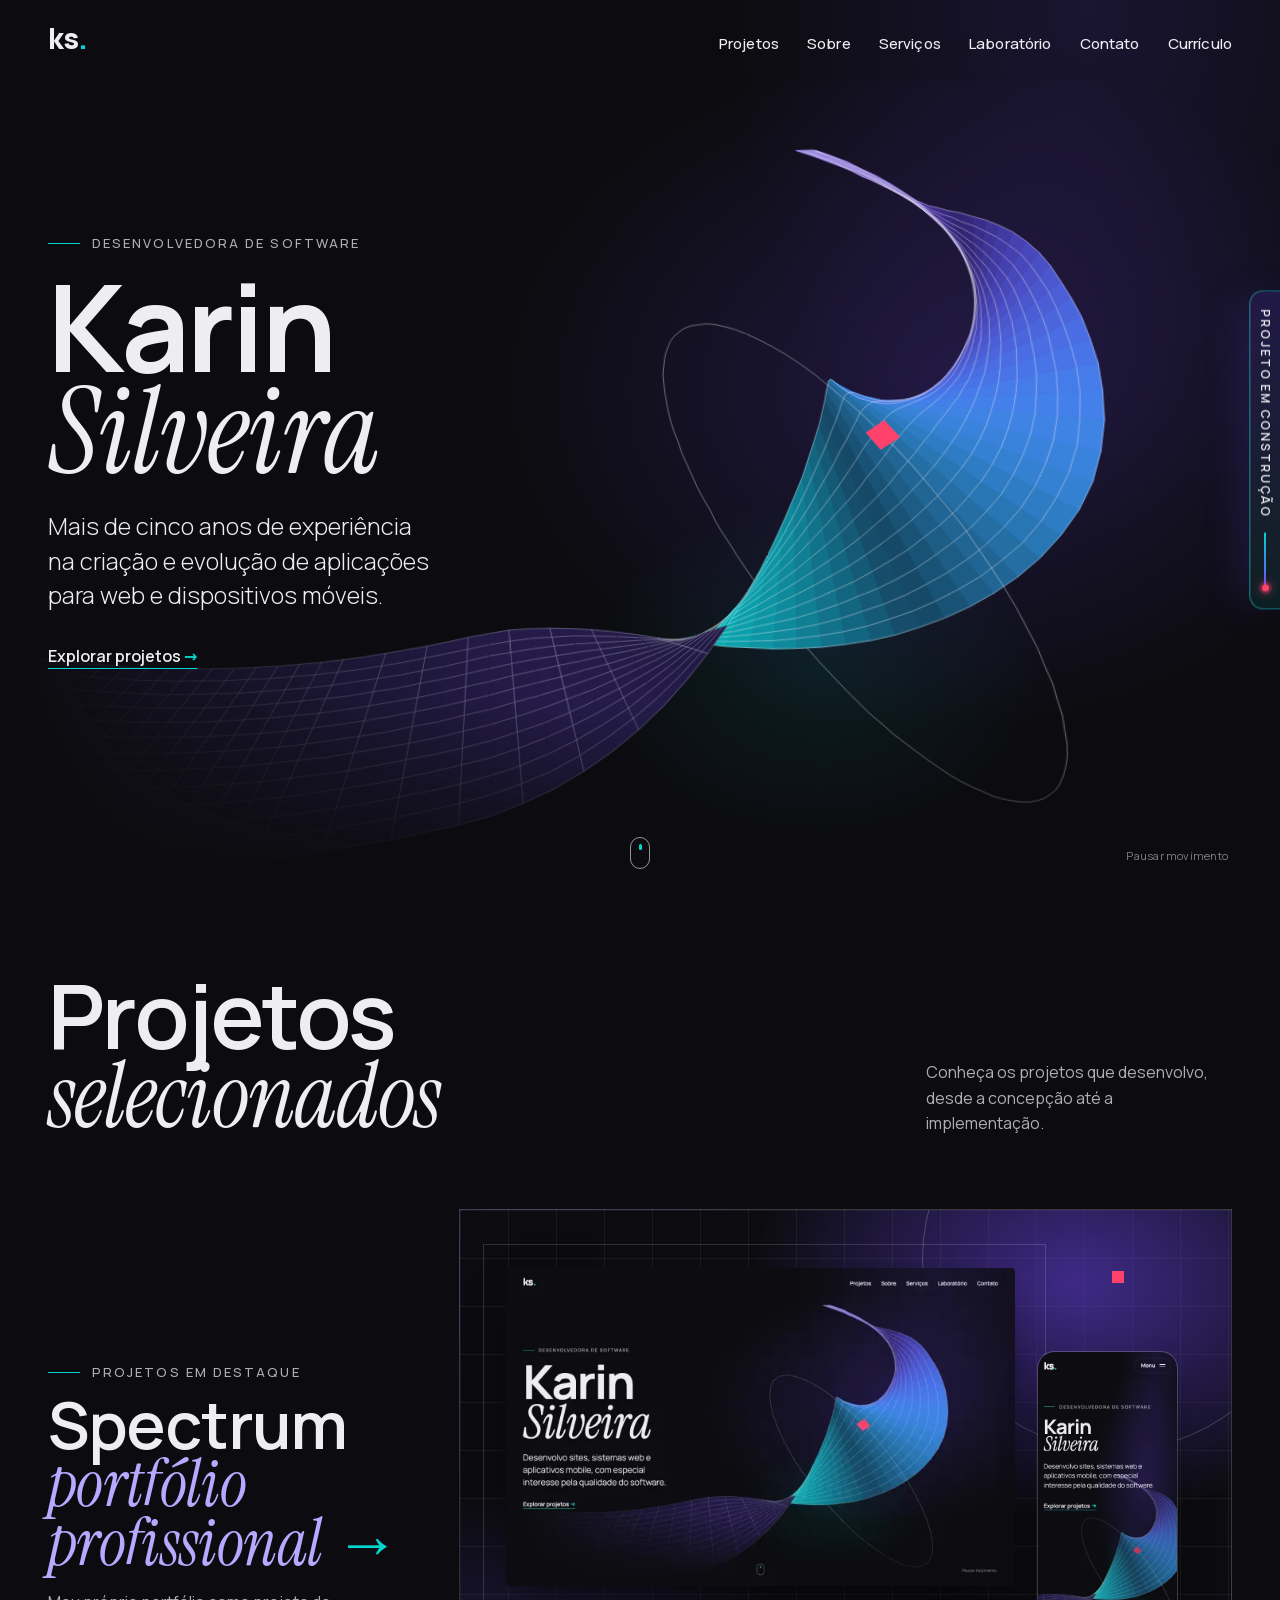
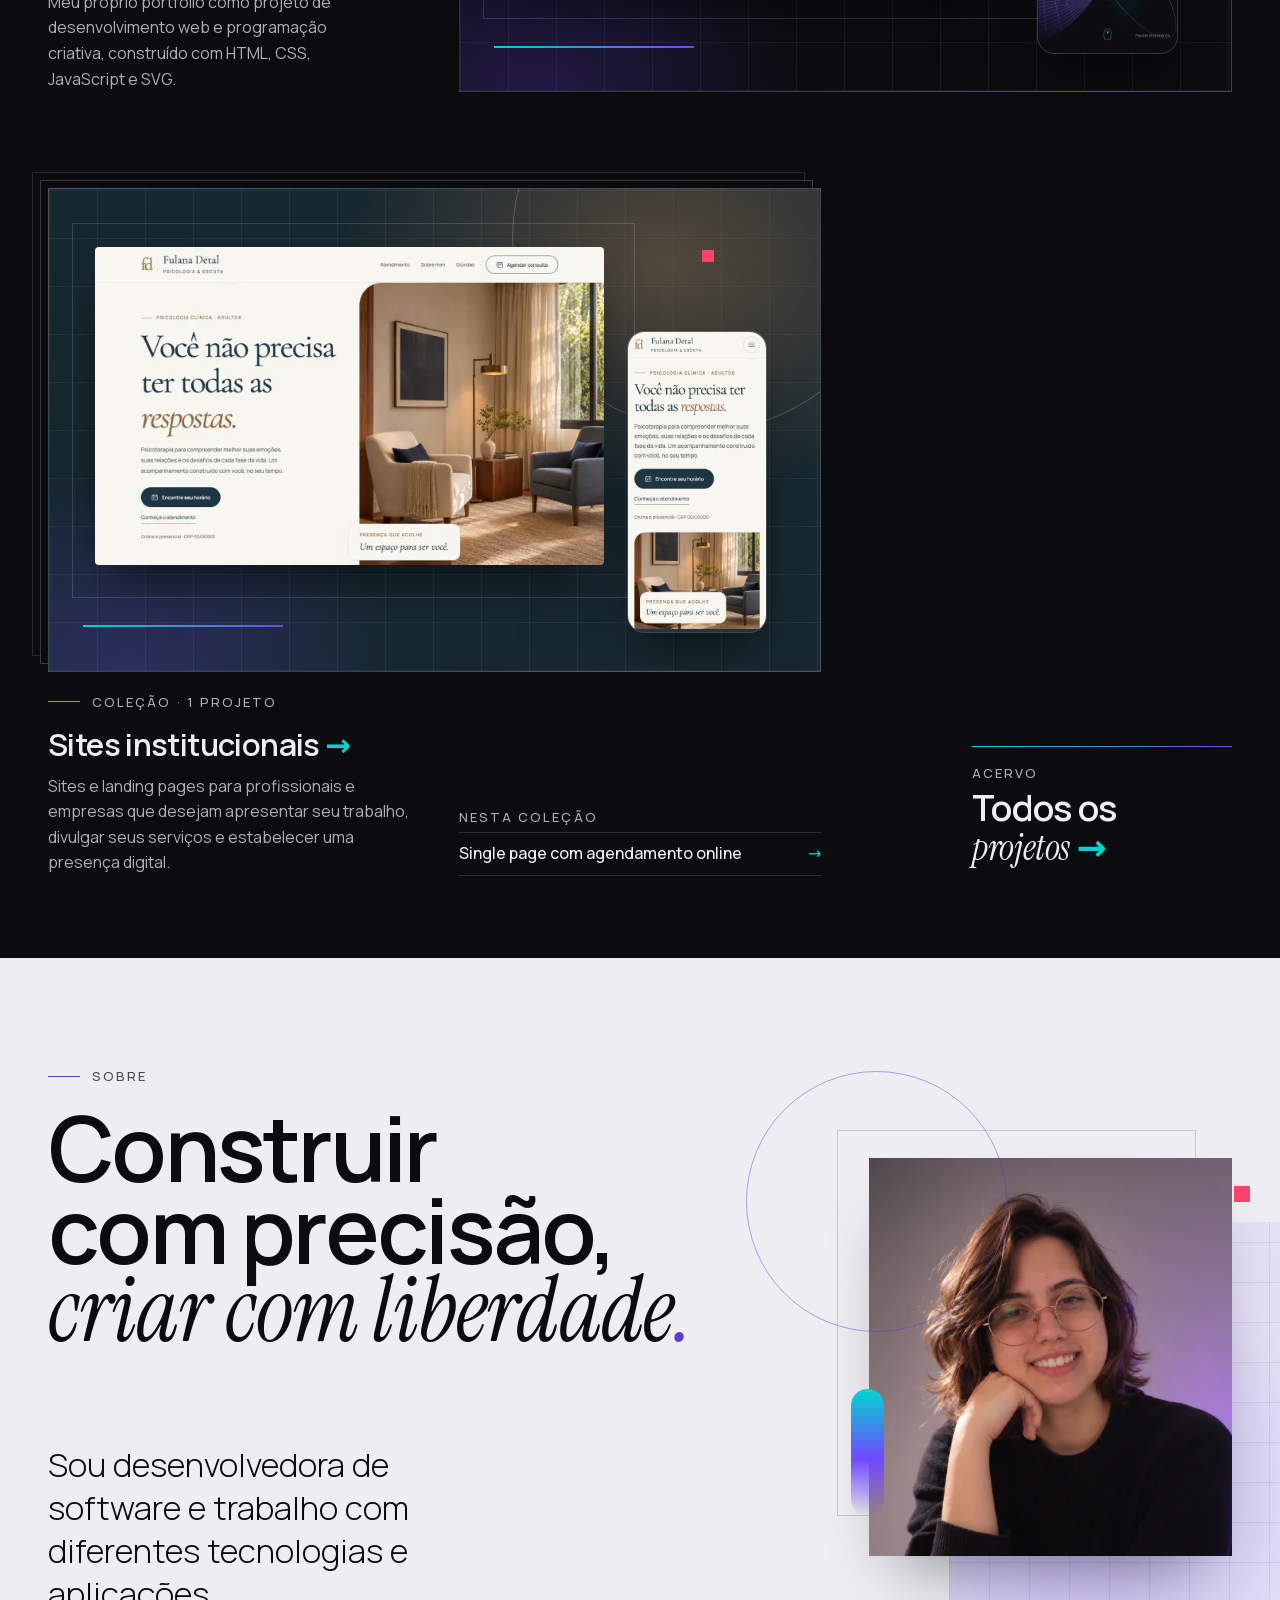
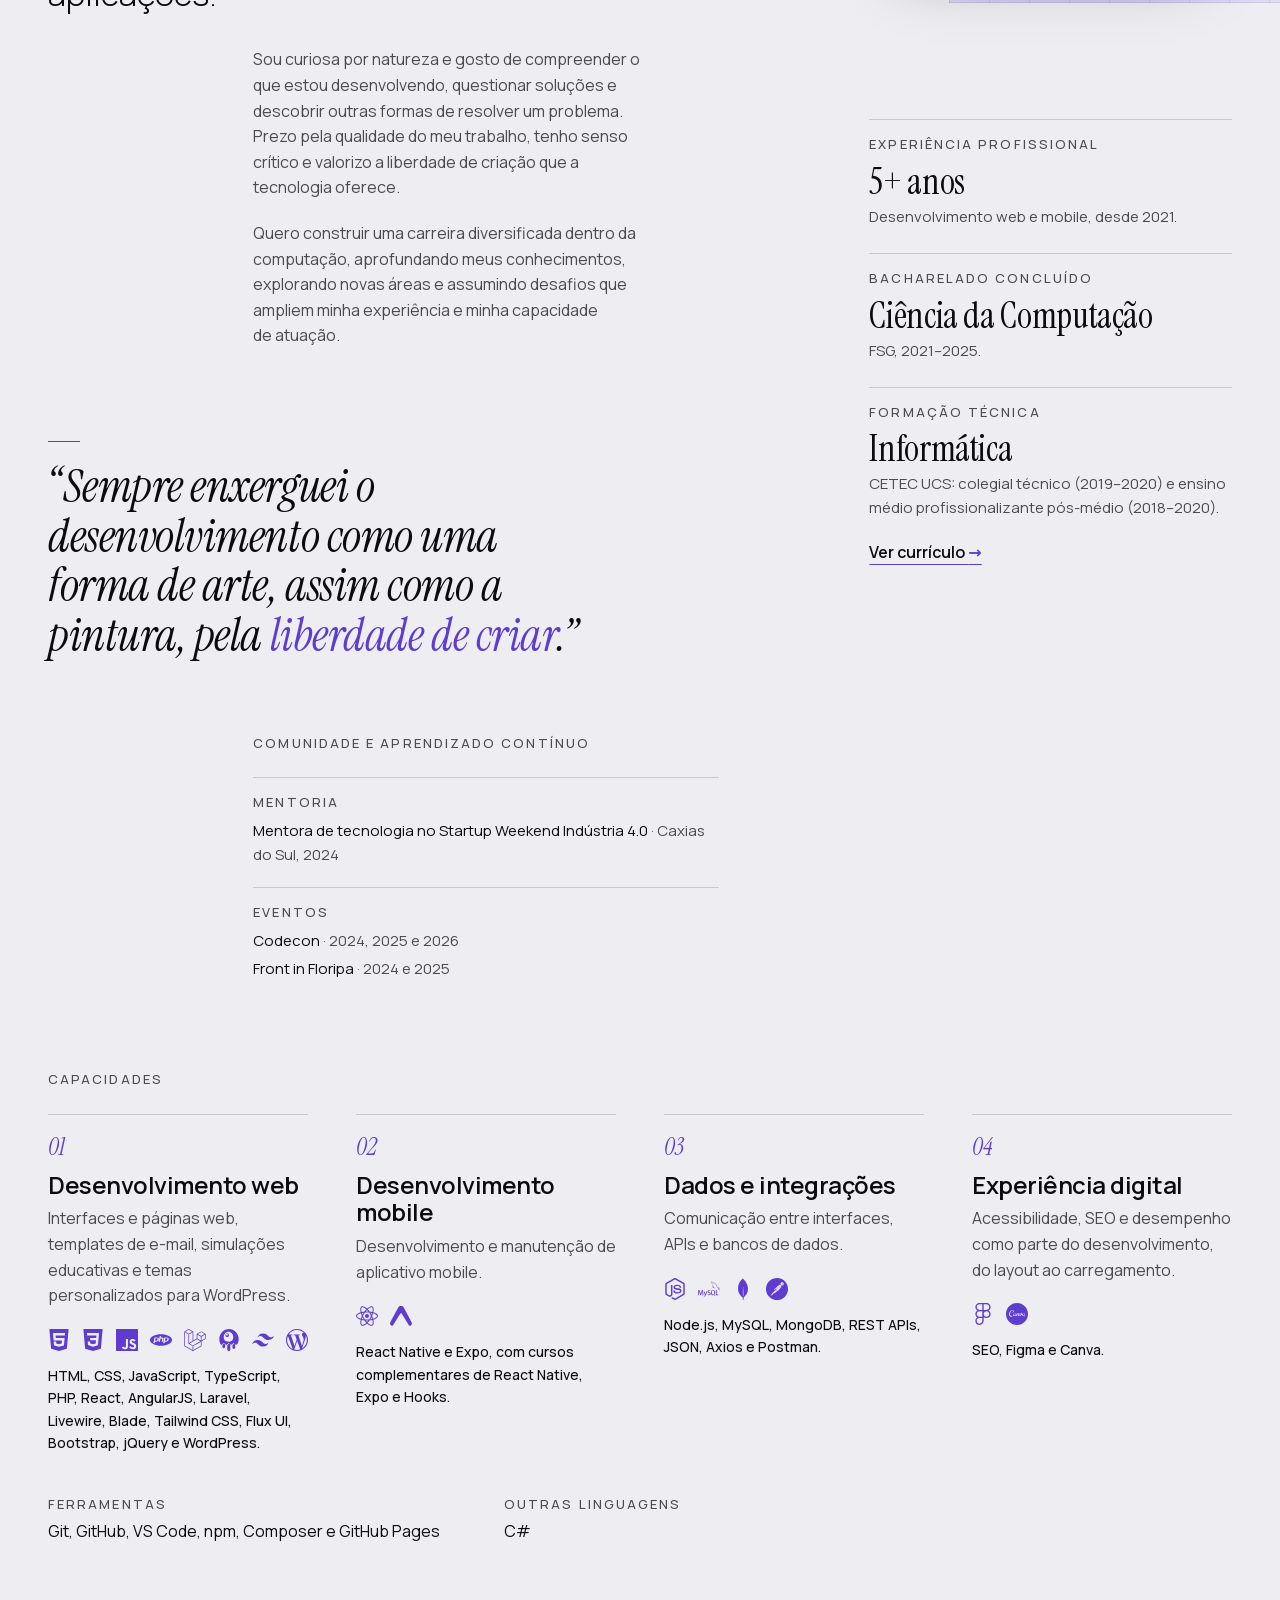
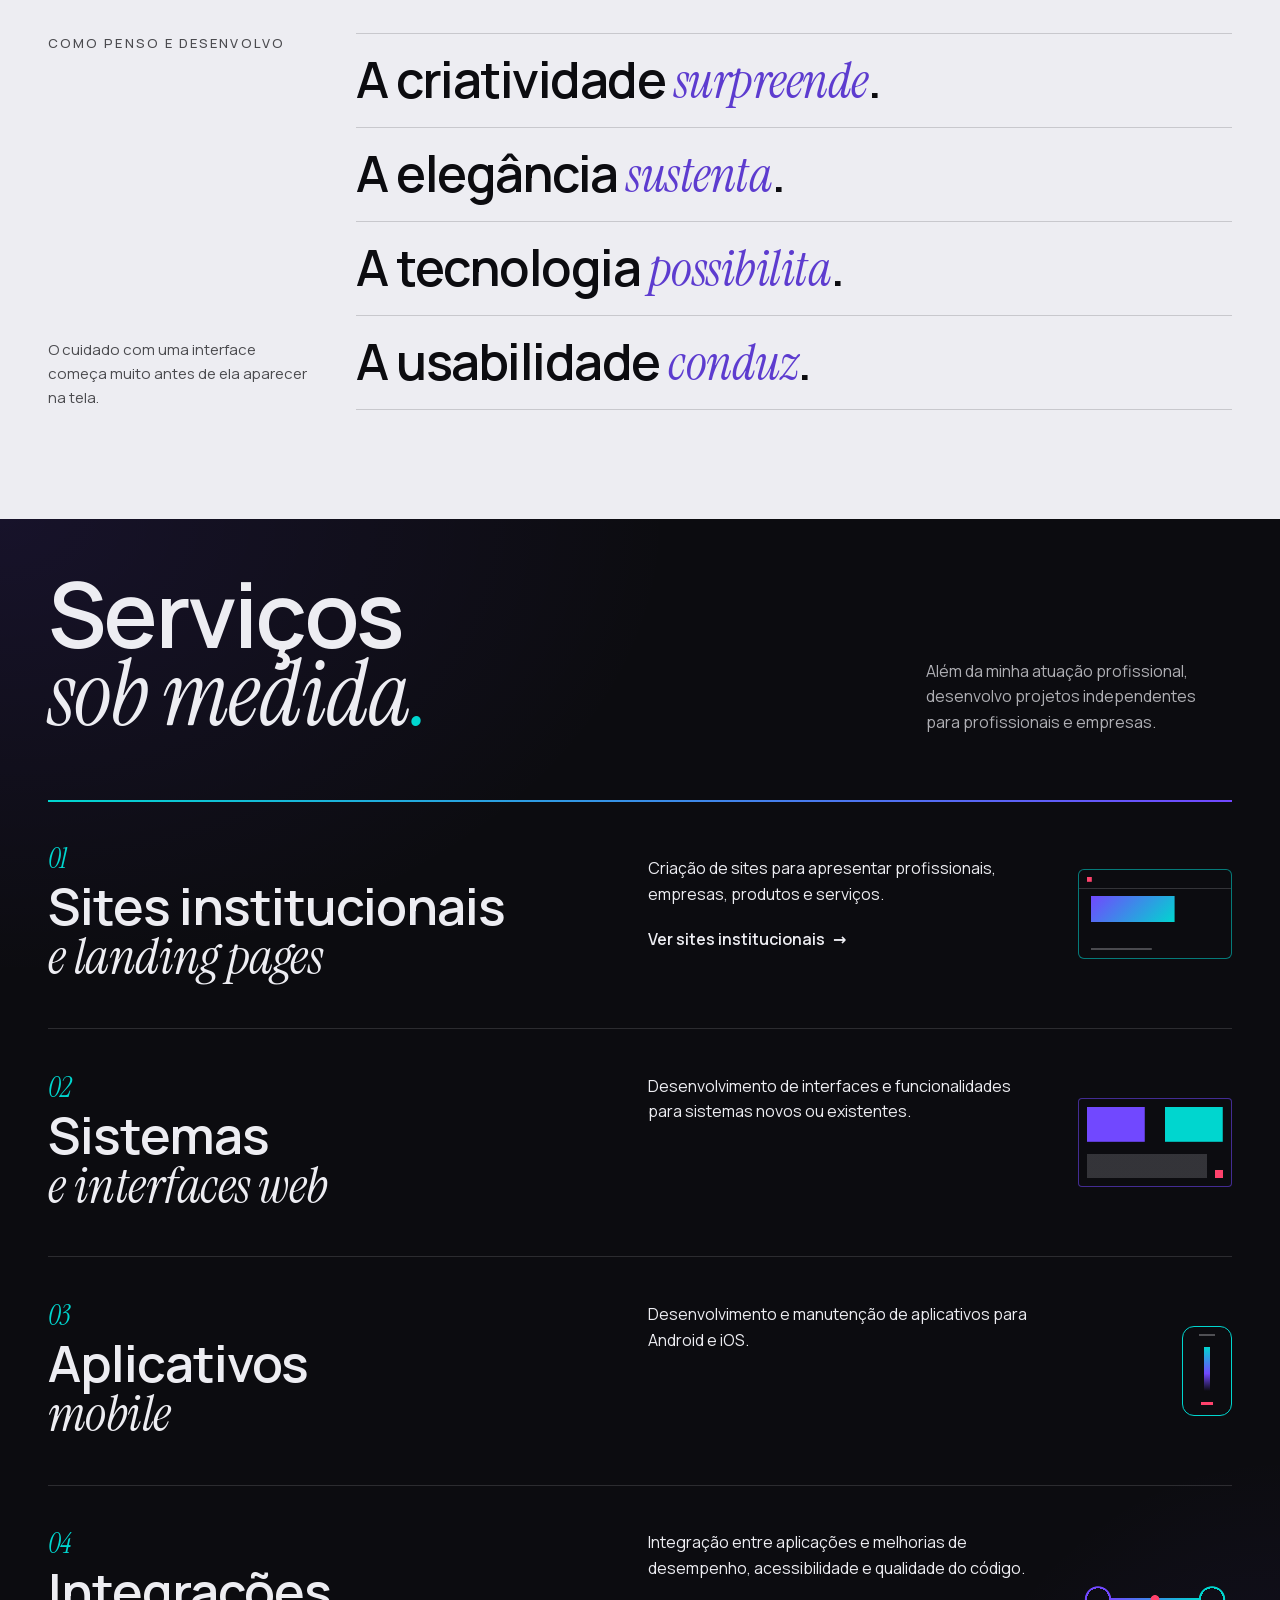
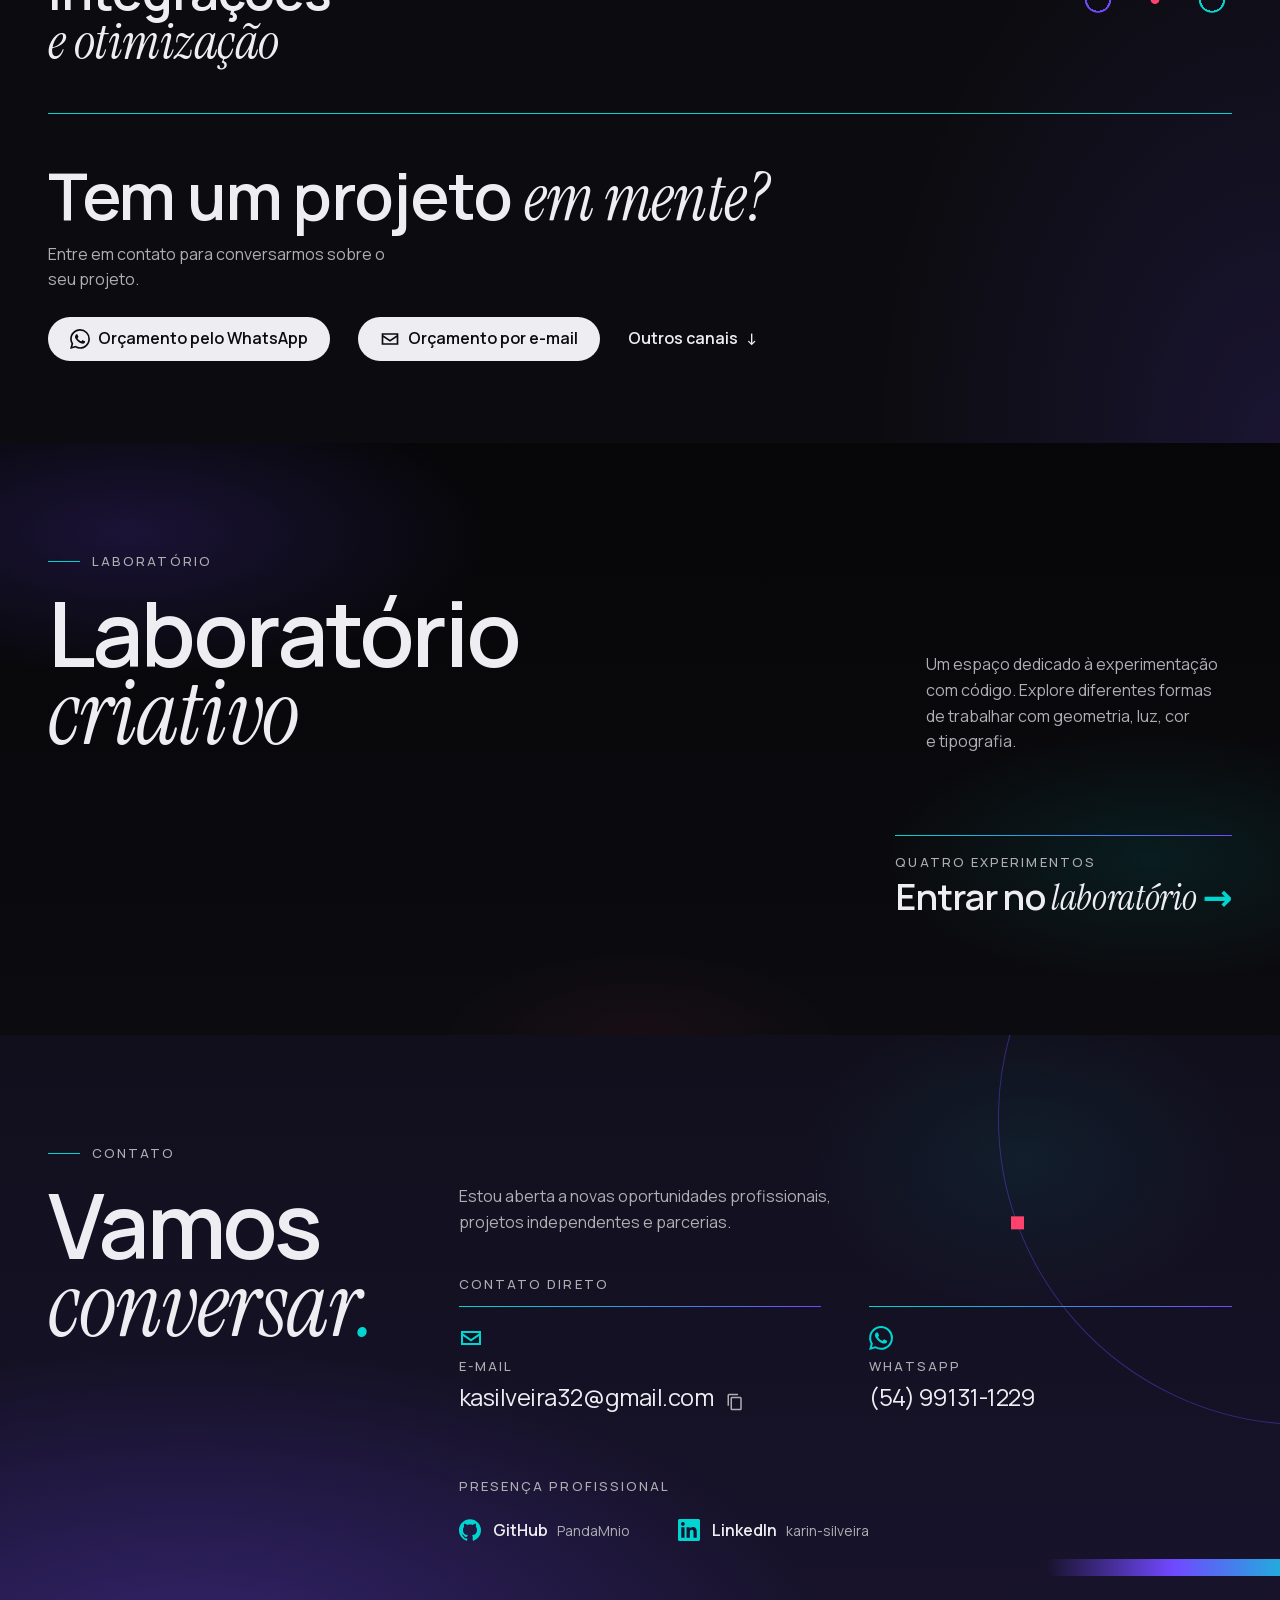
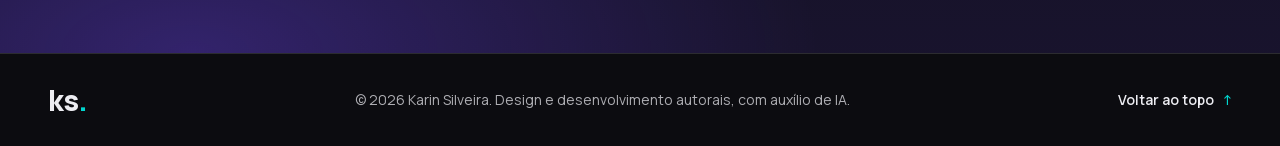
==== index.html @ 3a44b776 "feat: laboratório em página própria, com chamada na home" ====
<!doctype html>
<html lang="pt-BR">
  <head>
    <meta charset="utf-8">
    <meta name="viewport" content="width=device-width, initial-scale=1">
    <!-- O hash do script-src corresponde ao script embutido abaixo; recalcular se ele mudar. -->
    <meta http-equiv="Content-Security-Policy" content="default-src 'none'; script-src 'self' 'sha256-OTgNdzX5o/i6AB1Q2IJuJHvArD9WTgU1vZQP5LGpcOA='; style-src 'self'; style-src-attr 'unsafe-inline'; img-src 'self'; font-src 'self'; base-uri 'none'; form-action 'none'; require-trusted-types-for 'script'; trusted-types 'none'; upgrade-insecure-requests">
    <meta name="google-site-verification" content="QLhFIjdQ0P1j7Jg6uPl-L2834JCA17R9BZMM62H-lz4" />
    <title>Karin Silveira | Desenvolvedora de Software Web e Mobile</title>
    <meta name="description" content="Desenvolvedora de software com mais de cinco anos de experiência em web e mobile. Veja projetos e serviços de criação de sites, sistemas e aplicativos, e entre em contato.">
    <link rel="canonical" href="https://pandamnio.github.io/karin-silveira-dev/">
    <meta property="og:type" content="website">
    <meta property="og:locale" content="pt_BR">
    <meta property="og:site_name" content="Karin Silveira">
    <meta property="og:title" content="Karin Silveira | Desenvolvedora de Software Web e Mobile">
    <meta property="og:description" content="Desenvolvedora de software com mais de cinco anos de experiência em web e mobile. Veja projetos e serviços de criação de sites, sistemas e aplicativos, e entre em contato.">
    <meta property="og:url" content="https://pandamnio.github.io/karin-silveira-dev/">
    <meta property="og:image" content="https://pandamnio.github.io/karin-silveira-dev/assets/share/home.jpg">
    <meta property="og:image:width" content="1200">
    <meta property="og:image:height" content="630">
    <meta property="og:image:alt" content="Karin Silveira, desenvolvedora de software, com a assinatura ks. e uma superfície de grade em ultravioleta e aqua.">
    <meta name="twitter:card" content="summary_large_image">
    <meta name="twitter:title" content="Karin Silveira | Desenvolvedora de Software Web e Mobile">
    <meta name="twitter:description" content="Desenvolvedora de software com mais de cinco anos de experiência em web e mobile. Veja projetos e serviços de criação de sites, sistemas e aplicativos, e entre em contato.">
    <meta name="twitter:image" content="https://pandamnio.github.io/karin-silveira-dev/assets/share/home.jpg">
    <meta name="twitter:image:alt" content="Karin Silveira, desenvolvedora de software, com a assinatura ks. e uma superfície de grade em ultravioleta e aqua.">
    <meta name="theme-color" content="#0c0c10">
    <link rel="icon" href="assets/favicon.svg" type="image/svg+xml">
    <link rel="apple-touch-icon" href="assets/apple-touch-icon.png">
    <link rel="stylesheet" href="styles/global.css">
    <link rel="stylesheet" href="styles/main.css">
    <script type="application/ld+json">
    {
      "@context": "https://schema.org",
      "@graph": [
        {
          "@type": "WebSite",
          "@id": "https://pandamnio.github.io/karin-silveira-dev/#site",
          "url": "https://pandamnio.github.io/karin-silveira-dev/",
          "name": "Karin Silveira",
          "inLanguage": "pt-BR",
          "publisher": {
            "@id": "https://pandamnio.github.io/karin-silveira-dev/#karin-silveira"
          }
        },
        {
          "@type": "Person",
          "@id": "https://pandamnio.github.io/karin-silveira-dev/#karin-silveira",
          "name": "Karin Silveira",
          "url": "https://pandamnio.github.io/karin-silveira-dev/",
          "jobTitle": "Desenvolvedora de software",
          "sameAs": [
            "https://github.com/PandaMnio",
            "https://www.linkedin.com/in/karin-silveira/"
          ]
        }
      ]
    }
    </script>
    <script type="module" src="scripts/main.js"></script>
  </head>
  <body>
    <a class="skip-link" href="#conteudo">Pular para o conteúdo principal</a>

    <header id="topo" class="site-header">
      <a class="signature" href="./" aria-label="ks. — Karin Silveira, página inicial">ks<span>.</span></a>
      <nav aria-label="Principal">
        <ul role="list">
          <li><a href="#projetos">Projetos</a></li>
          <li><a href="#sobre">Sobre</a></li>
          <li><a href="#servicos">Serviços</a></li>
          <li><a href="laboratorio/">Laboratório</a></li>
          <li><a href="#contato">Contato</a></li>
          <li><a href="curriculo/">Currículo</a></li>
        </ul>
      </nav>
    </header>

    <main id="conteudo">
      <section id="apresentacao" class="hero ambient grid-12">
        <div class="hero-text">
          <p class="eyebrow">Desenvolvedora de software</p>
          <h1 class="page-title">Karin <span class="voice">Silveira</span></h1>
          <p class="lead">Mais de cinco anos de experiência na criação e evolução de aplicações para web e dispositivos móveis.</p>
          <p><a class="cta" href="#projetos">Explorar projetos <span aria-hidden="true">→</span></a></p>
        </div>

        <!-- Escultura: um plano de grade que se curva e se torce até revelar a face do fluxo. -->
        <div class="hero-visual" aria-hidden="true">
          <svg class="hero-orbit" viewBox="0 0 1600 900" preserveAspectRatio="xMaxYMid meet"><path d="M1207 816L1196 811L1184 806L1172 800L1160 793L1148 785L1135 776L1123 767L1110 757L1097 747L1085 736L1072 725L1060 713L1048 701L1036 688L1024 675L1012 662L1001 649L989 635L978 621L967 607L957 593L947 579L937 565L927 550L918 536L909 521L900 507L892 493L885 478L877 464L870 450L864 436L858 422L852 408L848 395L843 382L839 369L836 356L834 344L832 332L831 321L830 310L831 300L832 291L834 282L837 274L840 267L845 261" /></svg>
          <svg class="hero-band" viewBox="0 0 1600 900" preserveAspectRatio="xMaxYMid meet"><path color="#09a9b1" d="M874 643L902 646L944 554L925 587Z"/><path color="#0b9fab" d="M902 646L930 647L960 522L944 554Z"/><path color="#0d95a4" d="M930 647L959 648L974 492L960 522Z"/><path color="#0f8a9c" d="M959 648L987 647L986 464L974 492Z"/><path color="#107e93" d="M987 647L1016 645L997 438L986 464Z"/><path color="#12728a" d="M1016 645L1045 641L1005 414L997 438Z"/><path color="#136680" d="M1045 641L1074 636L1012 393L1005 414Z"/><path color="#145a76" d="M1074 636L1102 629L1018 374L1012 393Z"/><path color="#154d6a" d="M1102 629L1131 619L1022 358L1018 374Z"/><path color="#164968" d="M1131 619L1159 608L1025 345L1022 358Z"/><path color="#185376" d="M1159 608L1188 594L1027 334L1025 345Z"/><path color="#1c5c85" d="M1188 594L1215 578L1029 326L1027 334Z"/><path color="#206594" d="M1215 578L1243 558L1030 321L1029 326Z"/><path color="#246ea4" d="M1243 558L1268 536L1032 319L1030 321Z"/><path color="#2976b4" d="M1268 536L1292 509L1034 320L1032 319Z"/><path color="#2e7cc4" d="M1292 509L1313 479L1038 324L1034 320Z"/><path color="#3481d2" d="M1313 479L1329 446L1045 330L1038 324Z"/><path color="#3a83dd" d="M1329 446L1339 410L1054 336L1045 330Z"/><path color="#3f83e5" d="M1339 410L1344 373L1066 343L1054 336Z"/><path color="#4380e9" d="M1344 373L1343 338L1080 347L1066 343Z"/><path color="#467bea" d="M1343 338L1339 305L1095 350L1080 347Z"/><path color="#4874e7" d="M1339 305L1331 276L1110 349L1095 350Z"/><path color="#4a6de3" d="M1331 276L1322 249L1124 346L1110 349Z"/><path color="#4b66dc" d="M1322 249L1311 226L1137 341L1124 346Z"/><path color="#4b5ed5" d="M1311 226L1300 206L1148 334L1137 341Z"/><path color="#4b57cd" d="M1300 206L1289 187L1159 326L1148 334Z"/><path color="#4a4fc5" d="M1289 187L1277 171L1168 316L1159 326Z"/><path color="#4848bb" d="M1277 171L1263 157L1177 305L1168 316Z"/><path color="#4541b0" d="M1263 157L1248 145L1185 292L1177 305Z"/><path color="#423aa3" d="M1248 145L1232 136L1193 278L1185 292Z"/><path color="#3e3495" d="M1232 136L1217 129L1199 262L1193 278Z"/><path color="#392d87" d="M1217 129L1202 124L1202 245L1199 262Z"/><path color="#342779" d="M1202 124L1188 119L1204 227L1202 245Z"/><path color="#322572" d="M1188 119L1175 116L1203 209L1204 227Z"/><path color="#382880" d="M1175 116L1163 112L1199 192L1203 209Z"/><path color="#3e2b8c" d="M1163 112L1152 109L1193 175L1199 192Z"/><path color="#432d98" d="M1152 109L1142 104L1185 158L1193 175Z"/><path color="#482fa2" d="M1142 104L1132 100L1175 143L1185 158Z"/><path color="#4c31aa" d="M1132 100L1121 94L1164 129L1175 143Z"/><path color="#4f33b2" d="M1121 94L1110 88L1151 115L1164 129Z"/><path color="#5235b9" d="M1110 88L1099 82L1138 102L1151 115Z"/><path color="#5537bf" d="M1099 82L1087 75L1123 91L1138 102Z"/><path color="#5738c4" d="M1087 75L1074 69L1108 80L1123 91Z"/><path color="#5939c8" d="M1074 69L1061 61L1091 69L1108 80Z"/><path color="#5b3acc" d="M1061 61L1046 54L1074 60L1091 69Z"/><path color="#5c3bd0" d="M1046 54L1030 47L1057 50L1074 60Z"/><path color="#5e3cd3" d="M1030 47L1014 40L1039 42L1057 50Z"/><path color="#5f3dd6" d="M1014 40L996 33L1020 34L1039 42Z"/><path class="flow" d="M874 643L902 646L930 647L959 648L987 647L1016 645L1045 641L1074 636L1102 629L1131 619L1159 608L1188 594L1215 578L1243 558L1268 536L1292 509L1313 479L1329 446L1339 410L1344 373L1343 338L1339 305L1331 276L1322 249L1311 226L1300 206L1289 187L1277 171L1263 157L1248 145L1232 136L1217 129L1202 124L1188 119L1175 116L1163 112L1152 109L1142 104L1132 100L1121 94L1110 88L1099 82L1087 75L1074 69L1061 61L1046 54L1030 47L1014 40L996 33M877 640L905 640L932 639L960 638L987 635L1015 631L1042 626L1069 619L1096 610L1123 600L1149 588L1175 574L1201 558L1225 539L1249 518L1270 493L1288 465L1303 435L1313 403L1317 370L1318 339L1315 309L1309 283L1302 259L1294 237L1286 218L1276 201L1266 185L1255 171L1242 160L1229 150L1215 142L1202 135L1189 130L1178 124L1167 120L1156 115L1146 109L1135 103L1125 97L1114 91L1103 84L1090 77L1077 70L1063 62L1049 55L1033 47L1016 40L998 33M881 636L907 634L934 631L961 627L987 623L1014 617L1039 610L1065 601L1090 592L1115 581L1139 568L1163 554L1186 538L1208 520L1229 499L1248 477L1264 452L1277 425L1287 396L1292 367L1293 340L1292 314L1288 290L1284 268L1278 248L1271 230L1264 214L1256 199L1247 185L1236 173L1225 163L1213 154L1202 146L1191 139L1180 133L1170 127L1160 120L1150 114L1139 107L1129 100L1118 93L1106 86L1094 78L1080 70L1066 63L1051 55L1035 48L1018 40L1000 33M884 632L910 628L936 622L962 616L987 610L1012 602L1037 593L1060 583L1084 573L1107 561L1129 548L1150 533L1171 517L1191 500L1209 481L1226 461L1240 438L1252 414L1261 390L1267 365L1269 341L1270 318L1268 296L1265 277L1262 259L1257 242L1252 227L1246 212L1239 199L1230 187L1221 176L1212 166L1202 157L1192 149L1183 141L1173 134L1163 126L1153 119L1143 111L1133 103L1121 95L1109 87L1097 79L1083 71L1069 63L1053 56L1037 48L1020 40L1002 33M888 628L913 621L938 613L963 605L987 596L1011 586L1033 576L1056 565L1077 553L1098 540L1118 527L1137 512L1156 497L1173 481L1189 463L1204 445L1217 425L1228 404L1236 383L1242 362L1246 341L1248 322L1248 303L1248 286L1246 269L1244 254L1240 239L1236 225L1231 212L1225 200L1218 188L1210 178L1202 168L1194 158L1185 149L1176 141L1167 132L1157 123L1147 115L1136 106L1125 98L1113 89L1100 81L1086 72L1071 64L1056 56L1039 48L1022 41L1004 33M892 624L917 614L941 604L964 593L987 582L1009 570L1030 558L1051 546L1070 533L1089 519L1107 505L1124 491L1140 476L1155 461L1169 445L1182 429L1194 412L1204 394L1212 377L1218 359L1223 342L1227 325L1229 309L1230 294L1231 279L1230 265L1229 251L1227 238L1224 225L1219 212L1214 200L1209 189L1202 178L1195 168L1187 157L1179 148L1170 138L1161 128L1151 119L1140 109L1128 100L1116 91L1103 82L1089 73L1074 65L1058 57L1042 49L1024 41L1006 33M896 619L920 607L943 594L966 580L987 567L1008 553L1027 540L1046 526L1064 512L1080 498L1096 484L1111 470L1125 455L1138 441L1150 427L1161 413L1171 399L1180 385L1188 371L1195 357L1201 343L1206 329L1211 316L1214 302L1216 289L1218 276L1218 263L1218 250L1216 237L1214 225L1211 212L1207 200L1202 188L1196 177L1190 165L1182 154L1174 143L1164 133L1154 122L1143 112L1132 102L1119 93L1106 83L1091 74L1076 65L1061 57L1044 49L1027 41L1008 33M900 615L923 599L946 583L967 567L987 552L1006 536L1024 521L1041 506L1056 491L1071 476L1085 462L1098 448L1109 434L1120 421L1130 409L1139 397L1148 386L1156 375L1164 365L1172 354L1180 344L1186 333L1193 322L1198 310L1202 298L1205 286L1208 274L1209 261L1209 249L1209 237L1208 224L1206 211L1202 198L1198 186L1192 173L1185 161L1177 149L1168 137L1158 126L1147 115L1135 104L1122 94L1109 85L1094 75L1079 66L1063 57L1046 49L1029 41L1010 33M904 610L927 591L948 572L968 554L987 536L1004 518L1020 501L1035 484L1049 469L1062 454L1073 439L1084 426L1094 413L1102 402L1110 391L1118 382L1126 373L1133 366L1141 359L1150 352L1159 344L1167 336L1175 327L1182 318L1188 307L1193 296L1197 285L1200 273L1203 261L1204 248L1205 235L1204 222L1202 208L1199 194L1194 181L1188 167L1180 154L1172 141L1162 129L1150 118L1138 107L1125 96L1112 86L1097 76L1081 67L1065 58L1048 49L1031 41L1012 33M909 605L931 582L951 561L970 539L987 519L1002 499L1017 480L1030 463L1042 446L1052 431L1062 416L1070 403L1078 392L1084 382L1091 373L1097 366L1103 361L1111 356L1119 353L1128 349L1138 345L1148 340L1158 333L1167 325L1175 316L1181 306L1187 295L1192 284L1196 272L1199 260L1202 246L1203 232L1202 218L1200 203L1196 188L1191 174L1184 159L1175 146L1165 133L1154 120L1142 109L1129 98L1115 87L1100 77L1084 67L1068 58L1051 50L1033 41L1014 33M914 599L935 574L954 548L971 524L987 501L1001 480L1013 459L1024 440L1034 423L1042 407L1050 393L1056 381L1062 370L1066 361L1071 355L1076 351L1081 348L1088 347L1097 347L1107 347L1118 346L1130 343L1141 339L1152 332L1162 325L1170 316L1177 306L1184 295L1189 283L1195 271L1199 257L1201 242L1202 227L1201 211L1198 195L1194 180L1187 165L1178 150L1169 136L1157 123L1145 111L1132 99L1117 88L1102 78L1086 68L1070 59L1053 50L1035 41L1016 33M919 593L939 564L957 536L973 509L987 483L999 459L1009 437L1018 417L1026 399L1032 383L1038 369L1042 358L1045 348L1048 341L1051 337L1055 335L1060 336L1066 338L1075 342L1086 345L1099 347L1112 346L1125 344L1138 339L1149 333L1159 325L1168 316L1176 306L1183 294L1190 281L1196 267L1200 252L1202 236L1203 219L1201 202L1196 186L1190 170L1182 154L1172 140L1161 126L1148 113L1135 101L1120 89L1105 79L1089 69L1072 59L1055 50L1037 42L1018 34M925 587L944 554L960 522L974 492L986 464L997 438L1005 414L1012 393L1018 374L1022 358L1025 345L1027 334L1029 326L1030 321L1032 319L1034 320L1038 324L1045 330L1054 336L1066 343L1080 347L1095 350L1110 349L1124 346L1137 341L1148 334L1159 326L1168 316L1177 305L1185 292L1193 278L1199 262L1202 245L1204 227L1203 209L1199 192L1193 175L1185 158L1175 143L1164 129L1151 115L1138 102L1123 91L1108 80L1091 69L1074 60L1057 50L1039 42L1020 34"/><path color="#211943" d="M-146 652L-117 658L-544 893L-587 881Z"/><path class="grid" d="M-146 652L-117 658M-173 666L-143 673M-202 681L-171 688M-232 697L-200 704M-264 713L-231 721M-297 731L-263 739M-332 749L-297 757M-369 768L-333 777M-408 788L-370 798M-449 809L-410 820M-492 832L-452 843M-538 856L-496 867M-587 881L-544 893M-117 658L-544 893"/><path color="#07b1b7" d="M846 640L874 643L925 587L904 621Z"/><path class="flow" d="M846 640L874 643M850 639L877 640M854 638L881 636M858 636L884 632M862 635L888 628M866 634L892 624M871 632L896 619M875 630L900 615M880 629L904 610M886 627L909 605M892 625L914 599M898 623L919 593M904 621L925 587"/><path color="#221944" d="M-117 658L-87 664L-500 904L-544 893Z"/><path class="grid" d="M-117 658L-87 664M-143 673L-113 679M-171 688L-140 694M-200 704L-168 711M-231 721L-197 728M-263 739L-228 746M-297 757L-261 765M-333 777L-295 785M-370 798L-332 806M-410 820L-370 829M-452 843L-411 852M-496 867L-454 877M-544 893L-500 904M-117 658L-544 893M-87 664L-500 904"/><path color="#211943" d="M819 637L846 640L904 621L880 655Z"/><path class="grid" d="M819 637L846 640M823 638L850 639M827 639L854 638M831 640L858 636M835 641L862 635M840 643L866 634M845 644L871 632M850 646L875 630M855 647L880 629M861 649L886 627M867 651L892 625M873 653L898 623M880 655L904 621M819 637L880 655"/><path color="#221a44" d="M-87 664L-57 669L-455 914L-500 904Z"/><path class="grid" d="M-87 664L-57 669M-113 679L-82 684M-140 694L-108 700M-168 711L-135 716M-197 728L-163 734M-228 746L-193 753M-261 765L-225 772M-295 785L-258 792M-332 806L-293 814M-370 829L-330 837M-411 852L-369 861M-454 877L-411 887M-500 904L-455 914M-87 664L-500 904M-57 669L-455 914"/><path color="#221a46" d="M792 633L819 637L880 655L854 688Z"/><path class="grid" d="M792 633L819 637M796 637L823 638M800 640L827 639M804 644L831 640M808 648L835 641M813 652L840 643M818 656L845 644M823 661L850 646M829 666L855 647M834 671L861 649M841 676L867 651M847 682L873 653M854 688L880 655M819 637L880 655"/><path color="#221a45" d="M-57 669L-28 673L-409 923L-455 914Z"/><path class="grid" d="M-57 669L-28 673M-82 684L-51 688M-108 700L-76 705M-135 716L-102 722M-163 734L-129 739M-193 753L-158 758M-225 772L-188 778M-258 792L-220 799M-293 814L-254 821M-330 837L-289 844M-369 861L-327 869M-411 887L-367 895M-455 914L-409 923M-57 669L-455 914M-28 673L-409 923"/><path color="#231a47" d="M765 630L792 633L854 688L826 720Z"/><path class="grid" d="M765 630L792 633M769 636L796 637M773 642L800 640M777 648L804 644M781 654L808 648M786 661L813 652M790 668L818 656M795 675L823 661M801 683L829 666M806 692L834 671M812 700L841 676M819 710L847 682M826 720L854 688"/><path color="#221a45" d="M-28 673L2 677L-363 931L-409 923Z"/><path class="grid" d="M-28 673L2 677M-51 688L-20 692M-76 705L-44 709M-102 722L-69 726M-129 739L-95 744M-158 758L-123 763M-188 778L-151 783M-220 799L-182 805M-254 821L-214 827M-289 844L-248 851M-327 869L-284 876M-367 895L-323 902M-409 923L-363 931M-28 673L-409 923M2 677L-363 931"/><path color="#241b4a" d="M712 627L738 628L795 750L762 778Z"/><path color="#241b49" d="M738 628L765 630L826 720L795 750Z"/><path class="grid" d="M712 627L738 628L765 630M715 636L742 636L769 636M718 646L746 644L773 642M722 656L749 652L777 648M725 667L753 660L781 654M729 678L758 670L786 661M733 690L762 679L790 668M737 703L767 689L795 675M741 716L772 700L801 683M746 730L777 711L806 692M751 745L783 724L812 700M756 761L789 736L819 710M762 778L795 750L826 720M738 628L795 750"/><path color="#221a45" d="M2 677L32 680L-317 937L-363 931Z"/><path class="grid" d="M2 677L32 680M-20 692L11 696M-44 709L-12 712M-69 726L-36 730M-95 744L-60 748M-123 763L-87 768M-151 783L-114 788M-182 805L-144 809M-214 827L-174 832M-248 851L-207 856M-284 876L-241 882M-323 902L-278 909M-363 931L-317 937M2 677L-363 931M32 680L-317 937"/><path color="#241b4a" d="M686 627L712 627L762 778L727 803Z"/><path class="grid" d="M686 627L712 627M688 638L715 636M691 649L718 646M694 661L722 656M697 673L725 667M700 687L729 678M703 701L733 690M706 715L737 703M710 731L741 716M714 747L746 730M718 765L751 745M722 784L756 761M727 803L762 778M686 627L727 803"/><path color="#221a46" d="M32 680L63 682L-270 943L-317 937Z"/><path class="grid" d="M32 680L63 682M11 696L42 698M-12 712L21 715M-36 730L-2 733M-60 748L-26 752M-87 768L-51 771M-114 788L-77 792M-144 809L-105 814M-174 832L-134 836M-207 856L-165 861M-241 882L-198 887M-278 909L-233 914M-317 937L-270 943M32 680L-317 937M63 682L-270 943"/><path color="#251b4b" d="M660 628L686 627L727 803L690 826Z"/><path class="grid" d="M660 628L686 627M662 640L688 638M664 653L691 649M666 666L694 661M668 680L697 673M670 695L700 687M672 711L703 701M675 727L706 715M678 745L710 731M680 763L714 747M683 783L718 765M687 804L722 784M690 826L727 803M686 627L727 803"/><path color="#231a46" d="M63 682L93 684L-223 948L-270 943Z"/><path class="grid" d="M63 682L93 684M42 698L73 700M21 715L53 718M-2 733L32 735M-26 752L9 754M-51 771L-15 774M-77 792L-40 795M-105 814L-66 817M-134 836L-94 840M-165 861L-123 865M-198 887L-154 891M-233 914L-188 918M-270 943L-223 948M63 682L-270 943M93 684L-223 948"/><path color="#251b4b" d="M634 630L660 628L690 826L651 845Z"/><path class="grid" d="M634 630L660 628M635 644L662 640M636 658L664 653M637 672L666 666M638 687L668 680M640 703L670 695M641 720L672 711M643 738L675 727M644 757L678 745M646 777L680 763M647 799L683 783M649 821L687 804M651 845L690 826M634 630L651 845"/><path color="#231a46" d="M93 684L123 686L-175 951L-223 948Z"/><path class="grid" d="M93 684L123 686M73 700L105 702M53 718L85 719M32 735L65 737M9 754L44 756M-15 774L22 776M-40 795L-2 797M-66 817L-27 819M-94 840L-53 843M-123 865L-81 867M-154 891L-111 894M-188 918L-142 921M-223 948L-175 951M93 684L-223 948M123 686L-175 951"/><path color="#251b4b" d="M608 635L634 630L651 845L611 862Z"/><path class="grid" d="M608 635L634 630M608 649L635 644M608 663L636 658M608 679L637 672M609 695L638 687M609 712L640 703M609 730L641 720M609 749L643 738M610 769L644 757M610 790L646 777M610 812L647 799M610 836L649 821M611 862L651 845M634 630L651 845"/><path color="#231a47" d="M123 686L153 687L-128 954L-175 951Z"/><path class="grid" d="M123 686L153 687M105 702L136 703M85 719L118 720M65 737L99 738M44 756L79 757M22 776L58 777M-2 797L36 799M-27 819L12 821M-53 843L-13 844M-81 867L-39 869M-111 894L-67 896M-142 921L-96 924M-175 951L-128 954M123 686L-175 951M153 687L-128 954"/><path color="#251b4b" d="M582 640L608 635L611 862L569 875Z"/><path class="grid" d="M582 640L608 635M581 655L608 649M580 670L608 663M579 686L608 679M579 702L609 695M578 720L609 712M576 738L609 730M575 758L609 749M574 779L610 769M573 800L610 790M572 824L610 812M570 848L610 836M569 875L611 862M582 640L569 875"/><path color="#231a47" d="M153 687L183 687L-80 955L-128 954Z"/><path class="grid" d="M153 687L183 687M136 703L167 703M118 720L150 721M99 738L132 739M79 757L114 758M58 777L94 778M36 799L73 799M12 821L51 822M-13 844L28 845M-39 869L3 870M-67 896L-23 897M-96 924L-50 925M-128 954L-80 955M153 687L-128 954M183 687L-80 955"/><path color="#251b4b" d="M556 646L582 640L569 875L526 886Z"/><path class="grid" d="M556 646L582 640M554 661L581 655M552 677L580 670M550 693L579 686M548 710L579 702M546 728L578 720M543 747L576 738M541 767L575 758M538 788L574 779M535 810L573 800M532 834L572 824M529 859L570 848M526 886L569 875M582 640L569 875"/><path color="#231a47" d="M183 687L214 687L-32 956L-80 955Z"/><path class="grid" d="M183 687L214 687M167 703L198 703M150 721L183 721M132 739L166 739M114 758L149 758M94 778L130 778M73 799L111 799M51 822L90 822M28 845L69 845M3 870L46 871M-23 897L21 897M-50 925L-4 925M-80 955L-32 956M183 687L-80 955M214 687L-32 956"/><path color="#241b4a" d="M529 652L556 646L526 886L482 897Z"/><path class="grid" d="M529 652L556 646M526 667L554 661M523 683L552 677M520 699L550 693M517 717L548 710M513 735L546 728M509 754L543 747M505 775L541 767M501 796L538 788M497 819L535 810M492 843L532 834M487 869L529 859M482 897L526 886M529 652L482 897"/><path color="#231a48" d="M214 687L243 686L16 955L-32 956Z"/><path class="grid" d="M214 687L243 686M198 703L229 702M183 721L215 720M166 739L199 738M149 758L183 757M130 778L166 777M111 799L148 799M90 822L129 821M69 845L109 845M46 871L88 870M21 897L66 897M-4 925L42 925M-32 956L16 955M214 687L-32 956M243 686L16 955"/><path color="#241b4a" d="M502 657L529 652L482 897L437 906Z"/><path class="grid" d="M502 657L529 652M498 673L526 667M494 689L523 683M490 706L520 699M485 723L517 717M480 742L513 735M475 762L509 754M470 782L505 775M464 804L501 796M458 828L497 819M451 852L492 843M445 878L487 869M437 906L482 897M529 652L482 897"/><path color="#231b48" d="M243 686L273 685L64 953L16 955Z"/><path class="grid" d="M243 686L273 685M229 702L260 701M215 720L247 718M199 738L233 737M183 757L218 756M166 777L202 776M148 799L186 797M129 821L168 820M109 845L150 843M88 870L130 868M66 897L110 895M42 925L88 923M16 955L64 953M243 686L16 955M273 685L64 953"/><path color="#241b4a" d="M475 662L502 657L437 906L392 915Z"/><path class="grid" d="M475 662L502 657M470 678L498 673M464 694L494 689M459 711L490 706M453 729L485 723M447 748L480 742M440 768L475 762M433 789L470 782M426 812L464 804M418 835L458 828M410 860L451 852M401 887L445 878M392 915L437 906M475 662L392 915"/><path color="#241b48" d="M273 685L303 683L112 951L64 953Z"/><path class="grid" d="M273 685L303 683M260 701L291 699M247 718L279 717M233 737L266 735M218 756L252 754M202 776L238 774M186 797L223 795M168 820L207 817M150 843L190 841M130 868L172 866M110 895L153 893M88 923L133 921M64 953L112 951M273 685L64 953M303 683L112 951"/><path color="#241b4a" d="M447 667L475 662L392 915L347 924Z"/><path class="grid" d="M447 667L475 662M441 683L470 678M434 699L464 694M428 717L459 711M420 735L453 729M413 754L447 748M405 774L440 768M397 796L433 789M388 818L426 812M378 842L418 835M368 868L410 860M358 895L401 887M347 924L392 915M475 662L392 915"/><path color="#241b49" d="M303 683L332 681L159 947L112 951Z"/><path class="grid" d="M303 683L332 681M291 699L322 697M279 717L311 714M266 735L299 732M252 754L287 751M238 774L274 771M223 795L260 792M207 817L246 814M190 841L230 838M172 866L214 863M153 893L197 889M133 921L179 917M112 951L159 947M303 683L112 951M332 681L159 947"/><path color="#241b4a" d="M419 671L447 667L347 924L300 931Z"/><path class="grid" d="M419 671L447 667M412 687L441 683M404 704L434 699M396 721L428 717M387 740L420 735M379 759L413 754M369 780L405 774M359 801L397 796M349 824L388 818M338 849L378 842M326 874L368 868M314 902L358 895M300 931L347 924M419 671L300 931"/><path color="#241b49" d="M332 681L361 678L207 943L159 947Z"/><path class="grid" d="M332 681L361 678M322 697L352 694M311 714L342 711M299 732L331 729M287 751L320 748M274 771L309 768M260 792L297 789M246 814L284 811M230 838L270 834M214 863L256 859M197 889L240 885M179 917L224 913M159 947L207 943M332 681L159 947M361 678L207 943"/><path color="#241b49" d="M361 678L390 675L254 937L207 943Z"/><path color="#241b49" d="M390 675L419 671L300 931L254 937Z"/><path class="grid" d="M361 678L390 675L419 671M352 694L382 691L412 687M342 711L373 708L404 704M331 729L364 725L396 721M320 748L354 744L387 740M309 768L344 764L379 759M297 789L333 785L369 780M284 811L322 806L359 801M270 834L310 830L349 824M256 859L297 854L338 849M240 885L283 880L326 874M224 913L269 908L314 902M207 943L254 937L300 931M361 678L207 943M390 675L254 937M419 671L300 931"/></svg>
          <svg class="hero-orbit hero-orbit-front" viewBox="0 0 1600 900" preserveAspectRatio="xMaxYMid meet"><path d="M845 261L851 256L857 252L865 249L874 248L884 247L894 248L906 251L919 255L933 261L947 268L963 277L979 287L996 299L1014 313L1032 329L1051 346L1070 364L1089 384L1108 405L1127 427L1145 450L1163 473L1181 497L1197 522L1212 546L1227 571L1240 595L1251 618L1262 641L1270 663L1278 683L1283 703L1288 721L1290 738L1292 753L1292 767L1290 779L1287 790L1283 799L1278 807L1272 812L1265 817L1257 820L1248 822L1239 822L1229 821L1218 819L1207 816" /><path class="hero-accent" style="offset-path:path('M845 261L851 256L857 252L865 249L874 248L884 247L894 248L906 251L919 255L933 261L947 268L963 277L979 287L996 299L1014 313L1032 329L1051 346L1070 364L1089 384L1108 405L1127 427L1145 450L1163 473L1181 497L1197 522L1212 546L1227 571L1240 595L1251 618L1262 641L1270 663L1278 683L1283 703L1288 721L1290 738L1292 753L1292 767L1290 779L1287 790L1283 799L1278 807L1272 812L1265 817L1257 820L1248 822L1239 822L1229 821L1218 819L1207 816')" d="M-20 -3L-3 18L20 3L2 -18Z" /></svg>
        </div>

        <a class="scroll-cue" href="#projetos"><span class="visually-hidden">Rolar para os projetos</span><span class="scroll-cue-icon" aria-hidden="true"></span><svg class="scroll-cue-hand" viewBox="0 0 24 24" aria-hidden="true" focusable="false"><path d="M9 15.5V4.5a1.5 1.5 0 0 1 3 0V11M12 10a1.5 1.5 0 0 1 3 0v1.5M15 11a1.5 1.5 0 0 1 3 0v4a6 6 0 0 1-6 6h-1a5 5 0 0 1-4-2l-2.6-3.4a1.5 1.5 0 0 1 2.3-1.9L9 15.5"/></svg></a>
        <button class="hero-pause" type="button" hidden>Pausar movimento</button>
      </section>

      <section id="projetos" class="works" aria-labelledby="projetos-titulo">
        <div class="section-intro works-intro">
          <h2 class="display" id="projetos-titulo">Projetos <span class="voice">selecionados</span></h2>
          <p>Conheça os projetos que desenvolvo, desde a concepção até a implementação.</p>
        </div>

        <article class="feature project-spectrum" aria-labelledby="destaque-spectrum">
          <div class="feature-visual stage stage-spectrum">
            <img class="stage-desktop" src="assets/images/spectrum/desktop-inicio-960.webp" srcset="assets/images/spectrum/desktop-inicio-640.webp 640w, assets/images/spectrum/desktop-inicio-960.webp 960w, assets/images/spectrum/desktop-inicio-1440.webp 1440w" sizes="(min-width: 56rem) 44vw, 72vw" width="1440" height="900" loading="lazy" decoding="async" alt="Este portfólio no desktop: o nome Karin Silveira e a escultura de uma fita que passa de grade a um gradiente Aqua e Ultraviolet.">
            <img class="stage-mobile" src="assets/images/spectrum/mobile-inicio-390.webp" srcset="assets/images/spectrum/mobile-inicio-390.webp 390w, assets/images/spectrum/mobile-inicio-780.webp 780w" sizes="(min-width: 56rem) 12vw, 20vw" width="780" height="1688" loading="lazy" decoding="async" alt="O mesmo portfólio no celular, com a escultura ancorada na base.">
          </div>
          <div class="feature-text">
            <p class="eyebrow">Projetos em destaque</p>
            <h3 id="destaque-spectrum"><a class="card-link" href="projetos/spectrum/">Spectrum <span class="voice">portfólio profissional <span aria-hidden="true">→</span></span></a></h3>
            <p>Meu próprio portfólio como projeto de desenvolvimento web e programação criativa, construído com HTML, CSS, JavaScript e SVG.</p>
          </div>
        </article>

        <ol class="studies grid-12" role="list">
          <li class="study">
            <div class="study-visual stage stage-psicologia stack">
              <img class="stage-desktop" src="assets/images/psicologia/desktop-inicio-960.webp" srcset="assets/images/psicologia/desktop-inicio-640.webp 640w, assets/images/psicologia/desktop-inicio-960.webp 960w, assets/images/psicologia/desktop-inicio-1440.webp 1440w" sizes="(min-width: 56rem) 44vw, 72vw" width="1440" height="900" loading="lazy" decoding="async" alt="Single page com agendamento online no desktop: o título “Você não precisa ter todas as respostas.”, o botão “Encontre seu horário” e a foto de um consultório com duas poltronas.">
              <img class="stage-mobile" src="assets/images/psicologia/mobile-inicio-390.webp" srcset="assets/images/psicologia/mobile-inicio-390.webp 390w, assets/images/psicologia/mobile-inicio-780.webp 780w" sizes="(min-width: 56rem) 12vw, 20vw" width="780" height="1688" loading="lazy" decoding="async" alt="A mesma página no celular, com o título, o botão de agendamento e a foto do consultório abaixo.">
            </div>
            <div class="study-text">
              <p class="eyebrow">Coleção · 1 projeto</p>
              <h3><a class="card-link" href="projetos/sites-institucionais/">Sites institucionais <span aria-hidden="true">→</span></a></h3>
              <p>Sites e landing pages para profissionais e empresas que desejam apresentar seu trabalho, divulgar seus serviços e estabelecer uma presença digital.</p>
              <div class="study-projects">
                <p class="label" id="colecao-sites">Nesta coleção</p>
                <ul role="list" aria-labelledby="colecao-sites">
                  <li><a href="projetos/psicologia/">Single page com agendamento online <span aria-hidden="true">→</span></a></li>
                </ul>
              </div>
            </div>
          </li>
        </ol>

        <p class="works-more"><a href="projetos/"><span class="label">Acervo</span> <span>Todos os <span class="voice">projetos</span> <span aria-hidden="true">→</span></span></a></p>
      </section>

      <section id="sobre" class="about light grid-12" aria-labelledby="sobre-titulo">
        <p class="eyebrow">Sobre</p>
        <h2 id="sobre-titulo" class="display">Construir com precisão, <span class="voice">criar com liberdade<i>.</i></span></h2>

        <div class="about-portrait">
          <img src="assets/images/karin-silveira-800.webp" srcset="assets/images/karin-silveira-480.webp 480w, assets/images/karin-silveira-800.webp 800w, assets/images/karin-silveira-1199.webp 1199w" sizes="(min-width: 56rem) 30vw, 78vw" width="1199" height="1312" loading="lazy" decoding="async" alt="Karin Silveira sorri, de óculos redondos e blusa preta, com o queixo apoiado na mão.">
          <div class="portrait-shapes" aria-hidden="true">
            <span class="shape-panel"></span>
            <span class="shape-frame"></span>
            <span class="shape-orbit"></span>
            <span class="shape-flow"></span>
            <span class="shape-accent"></span>
          </div>
        </div>

        <p class="about-lead">Sou desenvolvedora de software e trabalho com diferentes tecnologias e aplicações.</p>

        <div class="about-text">
          <p>Sou curiosa por natureza e gosto de compreender o que estou desenvolvendo, questionar soluções e descobrir outras formas de resolver um problema. Prezo pela qualidade do meu trabalho, tenho senso crítico e valorizo a liberdade de criação que a tecnologia oferece.</p>
          <p>Quero construir uma carreira diversificada dentro da computação, aprofundando meus conhecimentos, explorando novas áreas e assumindo desafios que ampliem minha experiência e minha capacidade de atuação.</p>
        </div>

        <p class="about-quote">“Sempre enxerguei o desenvolvimento como uma forma de arte, assim como a pintura, pela <span>liberdade de criar</span>.”</p>

        <div class="about-profile">
          <dl class="about-facts">
            <div>
              <dt>Experiência profissional</dt>
              <dd class="fact-value">5+ anos</dd>
              <dd>Desenvolvimento web e mobile, desde 2021.</dd>
            </div>
            <div>
              <dt>Bacharelado concluído</dt>
              <dd class="fact-value">Ciência da Computação</dd>
              <dd>FSG, 2021–2025.</dd>
            </div>
            <div>
              <dt>Formação técnica</dt>
              <dd class="fact-value">Informática</dd>
              <dd>CETEC UCS: colegial técnico (2019–2020) e ensino médio profissionalizante pós-médio (2018–2020).</dd>
            </div>
          </dl>
          <p class="about-resume"><a class="cta" href="curriculo/">Ver currículo <span aria-hidden="true">→</span></a></p>
        </div>

        <div class="about-community">
          <h3 class="label">Comunidade e aprendizado contínuo</h3>
          <dl>
            <div>
              <dt>Mentoria</dt>
              <dd>Mentora de tecnologia no Startup Weekend Indústria 4.0 <span>Caxias do Sul, 2024</span></dd>
            </div>
            <div>
              <dt>Eventos</dt>
              <dd>Codecon <span>2024, 2025 e 2026</span></dd>
              <dd>Front in Floripa <span>2024 e 2025</span></dd>
            </div>
          </dl>
        </div>

        <div class="about-capabilities">
          <h3 class="label">Capacidades</h3>
          <ol class="capabilities" role="list">
            <li class="capability">
              <p class="index" aria-hidden="true">01</p>
              <h4 class="item-title">Desenvolvimento web</h4>
              <p>Interfaces e páginas web, templates de e-mail, simulações educativas e temas personalizados para WordPress.</p>
              <div class="capability-icons" aria-hidden="true">
                <svg width="24" height="24" focusable="false"><use href="assets/icons/tech.svg#html"></use></svg>
                <svg width="24" height="24" focusable="false"><use href="assets/icons/tech.svg#css"></use></svg>
                <svg width="24" height="24" focusable="false"><use href="assets/icons/tech.svg#javascript"></use></svg>
                <svg width="24" height="24" focusable="false"><use href="assets/icons/tech.svg#php"></use></svg>
                <svg width="24" height="24" focusable="false"><use href="assets/icons/tech.svg#laravel"></use></svg>
                <svg width="24" height="24" focusable="false"><use href="assets/icons/tech.svg#livewire"></use></svg>
                <svg width="24" height="24" focusable="false"><use href="assets/icons/tech.svg#tailwind"></use></svg>
                <svg width="24" height="24" focusable="false"><use href="assets/icons/tech.svg#wordpress"></use></svg>
              </div>
              <p class="capability-stack">HTML, CSS, JavaScript, TypeScript, PHP, React, AngularJS, Laravel, Livewire, Blade, Tailwind CSS, Flux UI, Bootstrap, jQuery e WordPress.</p>
            </li>
            <li class="capability">
              <p class="index" aria-hidden="true">02</p>
              <h4 class="item-title">Desenvolvimento mobile</h4>
              <p>Desenvolvimento e manutenção de aplicativo mobile.</p>
              <div class="capability-icons" aria-hidden="true">
                <svg width="24" height="24" focusable="false"><use href="assets/icons/tech.svg#react"></use></svg>
                <svg width="24" height="24" focusable="false"><use href="assets/icons/tech.svg#expo"></use></svg>
              </div>
              <p class="capability-stack">React Native e Expo, com cursos complementares de React Native, Expo e Hooks.</p>
            </li>
            <li class="capability">
              <p class="index" aria-hidden="true">03</p>
              <h4 class="item-title">Dados e integrações</h4>
              <p>Comunicação entre interfaces, APIs e bancos de dados.</p>
              <div class="capability-icons" aria-hidden="true">
                <svg width="24" height="24" focusable="false"><use href="assets/icons/tech.svg#node"></use></svg>
                <svg width="24" height="24" focusable="false"><use href="assets/icons/tech.svg#mysql"></use></svg>
                <svg width="24" height="24" focusable="false"><use href="assets/icons/tech.svg#mongodb"></use></svg>
                <svg width="24" height="24" focusable="false"><use href="assets/icons/tech.svg#postman"></use></svg>
              </div>
              <p class="capability-stack">Node.js, MySQL, MongoDB, REST APIs, JSON, Axios e Postman.</p>
            </li>
            <li class="capability">
              <p class="index" aria-hidden="true">04</p>
              <h4 class="item-title">Experiência digital</h4>
              <p>Acessibilidade, SEO e desempenho como parte do desenvolvimento, do layout ao carregamento.</p>
              <div class="capability-icons" aria-hidden="true">
                <svg width="24" height="24" focusable="false"><use href="assets/icons/tech.svg#figma"></use></svg>
                <svg width="24" height="24" focusable="false"><use href="assets/icons/tech.svg#canva"></use></svg>
              </div>
              <p class="capability-stack">SEO, Figma e Canva.</p>
            </li>
          </ol>
          <dl class="about-tools">
            <div>
              <dt>Ferramentas</dt>
              <dd>Git, GitHub, VS Code, npm, Composer e GitHub Pages</dd>
            </div>
            <div>
              <dt>Outras linguagens</dt>
              <dd>C#</dd>
            </div>
          </dl>
        </div>

        <div class="about-principles grid-12">
          <h3 class="label">Como penso e desenvolvo</h3>
          <ul role="list">
            <li>A criatividade <em>surpreende</em>.</li>
            <li>A elegância <em>sustenta</em>.</li>
            <li>A tecnologia <em>possibilita</em>.</li>
            <li>A usabilidade <em>conduz</em>.</li>
          </ul>
          <p>O cuidado com uma interface começa muito antes de ela aparecer na tela.</p>
        </div>
      </section>

      <section id="servicos" class="services ambient" aria-labelledby="servicos-titulo">
        <div class="section-intro services-intro">
          <h2 id="servicos-titulo" class="display">Serviços <span class="voice">sob medida<i>.</i></span></h2>
          <p>Além da minha atuação profissional, desenvolvo projetos independentes para profissionais e empresas.</p>
        </div>

        <ol class="services-list" role="list">
          <li class="service grid-12">
            <h3>Sites institucionais <span class="voice">e landing pages</span></h3>
            <p>Criação de sites para apresentar profissionais, empresas, produtos e serviços.</p>
            <a class="link" href="projetos/sites-institucionais/">Ver sites institucionais <span aria-hidden="true">→</span></a>
          </li>
          <li class="service grid-12">
            <h3>Sistemas <span class="voice">e interfaces web</span></h3>
            <p>Desenvolvimento de interfaces e funcionalidades para sistemas novos ou existentes.</p>
          </li>
          <li class="service grid-12">
            <h3>Aplicativos <span class="voice">mobile</span></h3>
            <p>Desenvolvimento e manutenção de aplicativos para Android e iOS.</p>
          </li>
          <li class="service grid-12">
            <h3>Integrações <span class="voice">e otimização</span></h3>
            <p>Integração entre aplicações e melhorias de desempenho, acessibilidade e qualidade do código.</p>
          </li>
        </ol>

        <div class="closing">
          <div>
            <h3>Tem um projeto <span class="voice">em mente?</span></h3>
            <p>Entre em contato para conversarmos sobre o seu projeto.</p>
          </div>
          <ul class="actions" role="list">
            <li><a class="button" href="https://wa.me/5554991311229?text=Ol%C3%A1%2C%20Karin%21%20Vi%20seu%20portf%C3%B3lio%20e%20gostaria%20de%20pedir%20um%20or%C3%A7amento%20de%20projeto." target="_blank" rel="noopener"><svg width="24" height="24" aria-hidden="true" focusable="false"><use href="assets/icons/social.svg#whatsapp"></use></svg>Orçamento pelo WhatsApp<span class="visually-hidden">(abre em nova aba)</span></a></li>
            <li><a class="button" href="mailto:kasilveira32@gmail.com?subject=Or%C3%A7amento%20de%20projeto"><svg width="24" height="24" aria-hidden="true" focusable="false"><use href="assets/icons/social.svg#email"></use></svg>Orçamento por e-mail</a></li>
            <li><a class="link" href="#contato">Outros canais <span aria-hidden="true">↓</span></a></li>
          </ul>
        </div>
      </section>

      <section id="laboratorio" class="lab ambient" aria-labelledby="laboratorio-titulo">
        <div class="section-intro lab-intro">
          <div>
            <p class="eyebrow">Laboratório</p>
            <h2 id="laboratorio-titulo" class="display">Laboratório <span class="voice">criativo</span></h2>
          </div>
          <p>Um espaço dedicado à experimentação com código. Explore diferentes formas de trabalhar com geometria, luz, cor e tipografia.</p>
        </div>
        <p class="works-more"><a href="laboratorio/"><span class="label">Quatro experimentos</span> <span>Entrar no <span class="voice">laboratório</span> <span aria-hidden="true">→</span></span></a></p>
      </section>

      <section id="contato" class="contact ambient grid-12" aria-labelledby="contato-titulo">
        <div class="contact-shapes" aria-hidden="true">
          <span class="contact-orbit"><span class="contact-accent"></span></span>
          <span class="contact-flow"></span>
        </div>

        <p class="eyebrow">Contato</p>
        <h2 id="contato-titulo" class="display">Vamos <span class="voice">conversar<i>.</i></span></h2>

        <div class="contact-body">
          <p class="contact-lead">Estou aberta a novas oportunidades profissionais, projetos independentes e parcerias.</p>

          <div class="contact-groups">
            <div class="contact-group" role="group" aria-labelledby="contato-direto">
              <h3 id="contato-direto" class="label">Contato direto</h3>
              <ul class="contact-direct" role="list">
                <li>
                  <a href="mailto:kasilveira32@gmail.com">
                    <svg width="24" height="24" aria-hidden="true" focusable="false"><use href="assets/icons/social.svg#email"></use></svg>
                    <span class="label">E-mail</span>
                    <span class="contact-value">kasilveira32<wbr>@gmail.com</span>
                  </a>
                  <p class="contact-copy" hidden>
                    <button type="button" data-copy="kasilveira32@gmail.com" aria-label="Copiar e-mail" title="Copiar e-mail"><svg width="24" height="24" aria-hidden="true" focusable="false"><use href="assets/icons/social.svg#copy"></use></svg></button>
                    <span role="status"></span>
                  </p>
                </li>
                <li>
                  <a href="https://wa.me/5554991311229?text=Ol%C3%A1%2C%20Karin%21%20Gostaria%20de%20conversar." target="_blank" rel="noopener">
                    <svg width="24" height="24" aria-hidden="true" focusable="false"><use href="assets/icons/social.svg#whatsapp"></use></svg>
                    <span class="label">WhatsApp</span>
                    <span class="contact-value">(54) 99131-1229</span><span class="visually-hidden">(abre em nova aba)</span>
                  </a>
                </li>
              </ul>
            </div>

            <div class="contact-group" role="group" aria-labelledby="contato-presenca">
              <h3 id="contato-presenca" class="label">Presença profissional</h3>
              <ul class="contact-channels" role="list">
                <li>
                  <a href="https://github.com/PandaMnio" target="_blank" rel="me noopener">
                    <svg width="24" height="24" aria-hidden="true" focusable="false"><use href="assets/icons/social.svg#github"></use></svg>
                    <span>GitHub <small>PandaMnio</small></span><span class="visually-hidden">(abre em nova aba)</span>
                  </a>
                </li>
                <li>
                  <a href="https://www.linkedin.com/in/karin-silveira/" target="_blank" rel="me noopener">
                    <svg width="24" height="24" aria-hidden="true" focusable="false"><use href="assets/icons/social.svg#linkedin"></use></svg>
                    <span>LinkedIn <small>karin-silveira</small></span><span class="visually-hidden">(abre em nova aba)</span>
                  </a>
                </li>
              </ul>
            </div>
          </div>
        </div>
      </section>
    </main>

    <footer class="site-footer">
      <a class="signature" href="./" aria-label="ks. — Karin Silveira, página inicial">ks<span>.</span></a>
      <p>© 2026 Karin Silveira. Design e desenvolvimento autorais, com auxílio de IA.</p>
      <a class="link to-top" href="#topo">Voltar ao topo <span aria-hidden="true">↑</span></a>
    </footer>

    <p class="site-status"><span>Projeto em construção</span><i aria-hidden="true"></i></p>
  </body>
</html>
---- styles/global.css ----
/* Fontes */

@font-face {
  font-family: "Manrope";
  src: url("../assets/fonts/manrope-latin.woff2") format("woff2");
  font-weight: 200 800;
  font-display: swap;
}

@font-face {
  font-family: "Instrument Serif";
  src: url("../assets/fonts/instrument-serif-latin.woff2") format("woff2");
  font-display: swap;
}

@font-face {
  font-family: "Instrument Serif";
  src: url("../assets/fonts/instrument-serif-italic-latin.woff2") format("woff2");
  font-style: italic;
  font-display: swap;
}


/* Tokens */

:root {
  --color-obsidian: #0c0c10;
  --color-porcelain: #ededf2;
  --color-ultraviolet: #7148ff;
  --color-ultraviolet-deep: #5d3ccf;
  --color-aqua: #00d6cf;
  --color-pulse: #ff426c;

  --color-bg: var(--color-obsidian);
  --color-text: var(--color-porcelain);
  --color-accent: var(--color-aqua);
  --color-muted: color-mix(in srgb, var(--color-porcelain) 72%, var(--color-obsidian));
  --line: 1px solid color-mix(in srgb, var(--color-porcelain) 14%, transparent);

  --light-top: color-mix(in srgb, var(--color-ultraviolet) 14%, transparent);

  --surface-grid:
    radial-gradient(circle at 72% 30%, color-mix(in srgb, var(--color-ultraviolet) 65%, transparent), transparent 55%),
    repeating-linear-gradient(90deg, color-mix(in srgb, var(--color-porcelain) 6%, transparent) 0 1px, transparent 1px 3rem),
    repeating-linear-gradient(0deg, color-mix(in srgb, var(--color-porcelain) 6%, transparent) 0 1px, transparent 1px 3rem),
    color-mix(in srgb, var(--color-ultraviolet) 10%, var(--color-obsidian));
  --surface-flow: linear-gradient(var(--color-aqua), var(--color-ultraviolet) 55%, transparent) no-repeat;

  --font-sans: "Manrope", system-ui, sans-serif;
  --font-serif: "Instrument Serif", Georgia, "Times New Roman", serif;

  --gutter: clamp(1rem, 4vw, 3rem);

  --space-section: clamp(3.5rem, 2rem + 6vw, 8rem);
  --ease-out: cubic-bezier(0.22, 1, 0.36, 1);

  color-scheme: dark;
}

.light {
  --color-bg: var(--color-porcelain);
  --color-text: var(--color-obsidian);
  --color-accent: var(--color-ultraviolet-deep);
  --color-muted: color-mix(in srgb, var(--color-obsidian) 72%, var(--color-porcelain));
  --line: 1px solid color-mix(in srgb, var(--color-obsidian) 16%, transparent);

  color-scheme: light;
  color: var(--color-text);
  background: var(--color-bg);
}


/* Base */

*,
*::before,
*::after {
  box-sizing: border-box;
}

html {
  -webkit-text-size-adjust: 100%;
  text-size-adjust: 100%;
}

body {
  margin: 0;
  font-family: var(--font-sans);
  line-height: 1.6;
  overflow-wrap: break-word;
  color: var(--color-text);
  background:
    radial-gradient(40% 100% at 85% 0%, var(--light-top), transparent 70%) top / 100% min(100svh, 48rem) no-repeat,
    var(--color-bg);
}

header,
section,
footer {
  padding: 2rem var(--gutter);
}

h1,
h2 {
  margin-block: 0 1rem;
  font-weight: 600;
  line-height: 1.05;
  letter-spacing: -0.03em;
  text-wrap: balance;
}

h3,
h4 {
  font-weight: 600;
  letter-spacing: -0.02em;
}

p {
  max-inline-size: 70ch;
  text-wrap: pretty;
}

a {
  color: var(--color-accent);
}

:focus-visible {
  outline: 2px solid var(--color-accent);
  outline-offset: 2px;
}

[role="list"] {
  margin: 0;
  padding: 0;
  list-style: none;
}

dd {
  margin: 0;
}


/* Utilitários */

.visually-hidden {
  position: absolute;
  inline-size: 1px;
  block-size: 1px;
  overflow: hidden;
  clip-path: inset(50%);
  white-space: nowrap;
}

@media (min-width: 56rem) {
  .grid-12 {
    display: grid;
    grid-template-columns: repeat(12, minmax(0, 1fr));
    column-gap: var(--gutter);
  }
}


/* Componentes */

.skip-link {
  position: absolute;
  inset-block-start: 0;
  inset-inline-start: 0;
  z-index: 1;
  padding: 0.75rem var(--gutter);
  background: var(--color-bg);
  transform: translateY(-100%);
}

.skip-link:focus {
  transform: none;
}

.signature {

  margin-block: -0.5rem;
  padding-block: 0.5rem;
  font-size: 1.75rem;
  font-weight: 800;
  line-height: 1;
  letter-spacing: -0.04em;
  color: var(--color-text);
  text-decoration: none;
}

.signature span {
  display: inline-block;
  color: var(--color-accent);
}

.eyebrow,
.label,
dt {
  font-size: 0.8125rem;
  font-weight: 500;
  letter-spacing: 0.16em;
  text-transform: uppercase;
  color: var(--color-muted);
}

.eyebrow {
  display: flex;
  align-items: center;
  gap: 0.75rem;
  margin-block: 0 1.25rem;
}

.eyebrow::before {
  content: "";
  inline-size: 2rem;
  border-block-start: 1px solid var(--color-accent);
}

.voice {
  display: block;
  font-family: var(--font-serif);
  font-style: italic;
  font-weight: 400;
  letter-spacing: -0.01em;
}

.page-title {
  margin-block-end: 1.5rem;
  font-weight: 700;
  line-height: 0.88;
}

.display {
  margin: 0;
  font-size: clamp(2.5rem, 1.25rem + 5.5vw, 6.5rem);
  line-height: 0.9;
}

.display i {
  font-style: inherit;
  color: var(--color-accent);
}

.lead {
  font-size: clamp(1.125rem, 1rem + 0.6vw, 1.5rem);
  font-weight: 300;
  line-height: 1.45;
  max-inline-size: 26ch;
}

.section-intro {
  display: flex;
  flex-wrap: wrap;
  align-items: end;
  justify-content: space-between;
  gap: 1.5rem var(--gutter);
}

.section-intro > p {
  max-inline-size: 34ch;
  margin: 0;
  color: var(--color-muted);
}

.item-title {
  font-size: clamp(1.25rem, 1.05rem + 0.6vw, 1.5rem);
}

.index {
  margin: 0 0 0.75rem;
  font-family: var(--font-serif);
  font-size: 1.5rem;
  font-style: italic;
  line-height: 1;
  color: var(--color-accent);
}

.cta {
  padding-block: 0.6875rem;
  font-weight: 600;
  color: var(--color-text);
  text-decoration-color: var(--color-accent);
  text-decoration-thickness: 1px;
  text-underline-offset: 0.4em;
}

.cta:hover {
  text-decoration-thickness: 2px;
}

.cta span {
  color: var(--color-accent);
}

.link,
.button {
  display: inline-flex;
  align-items: center;
  gap: 0.5rem;
  min-block-size: 2.75rem;
  font-weight: 600;
  text-decoration: none;
}

.link {
  color: var(--color-text);
}

.link:hover,
.link:focus-visible {
  text-decoration: underline;
  text-decoration-color: var(--color-accent);
  text-underline-offset: 0.3em;
}

.button {
  padding-inline: 1.375rem;
  border-radius: 999px;
  color: var(--color-obsidian);
  background: var(--color-porcelain);
}

.button:hover,
.button:focus-visible {
  background: var(--color-aqua);
}

.ambient {
  position: relative;
  isolation: isolate;
}

.ambient::before {
  content: "";
  position: absolute;
  inset: 0;
  z-index: -1;
}

.card-link {
  color: inherit;
  text-decoration: none;
}

.card-link::after {
  content: "";
  position: absolute;
  inset: 0;
}

.card-link:hover,
.card-link:focus-visible {
  text-decoration: underline;
  text-decoration-color: var(--color-accent);
  text-decoration-thickness: 1px;
  text-underline-offset: 0.15em;
}

.actions {
  display: grid;
  gap: 0.25rem;
}

.actions .button {
  display: flex;
  justify-content: center;
}

.actions li:has(.button) + li:has(.button) {
  margin-block-start: 0.5rem;
}

.closing .actions {
  flex-basis: 100%;
}

@media (min-width: 40rem) {
  .actions {
    display: flex;
    flex-wrap: wrap;
    align-items: center;
    gap: 0.75rem 1.75rem;
  }

  .actions .button {
    display: inline-flex;
  }

  .closing .actions {
    flex-basis: auto;
  }

  .actions li:has(.button) + li:has(.button) {
    margin-block-start: 0;
  }
}

.actions svg {
  inline-size: 1.25rem;
  block-size: 1.25rem;
  fill: currentColor;
}

.closing {
  display: flex;
  flex-wrap: wrap;
  align-items: end;
  justify-content: space-between;
  gap: 1.5rem var(--gutter);
  margin-block-start: var(--space-section);
  padding: 2rem 0 0;
  border-block-start: var(--line);
}

.closing + .closing {
  margin-block-start: clamp(2.5rem, 6vw, 4rem);
}

.closing :is(h2, h3) {
  margin: 0;
  font-size: clamp(1.75rem, 1.25rem + 2vw, 2.75rem);
}

.closing .voice {
  display: inline;
}

.closing p {
  max-inline-size: 46ch;
  margin: 0.75rem 0 0;
  color: var(--color-muted);
}

.card-link span {
  display: inline-block;
  color: var(--color-accent);
}

.back {
  margin: 0 0 clamp(1.25rem, 3vw, 2.5rem);
}

.back a {
  display: inline-flex;
  align-items: center;
  gap: 0.5rem;
  min-block-size: 2.75rem;
  font-size: 0.9375rem;
  font-weight: 500;
  color: var(--color-muted);
  text-decoration: none;
}

.back a:hover,
.back a:focus-visible {
  color: var(--color-text);
}


/* Palco de projeto */

/* Paleta compartilhada entre o palco da home e a página do projeto. */
.stage-psicologia,
.project-psicologia {
  --project-deep: #1d3541;
  --project-glow: #8d6845;
  --project-light: #ccb28e;
  --project-paper: #f7f5f0;
}

.stage-spectrum,
.project-spectrum {
  --project-deep: var(--color-obsidian);
  --project-glow: var(--color-ultraviolet);
  --project-light: #b9a8ff;
  --project-paper: var(--color-porcelain);
}

.stage,
.shot-frame {
  --surface-project:
    radial-gradient(60% 70% at 80% 15%, color-mix(in srgb, var(--project-glow) 50%, transparent), transparent 70%),
    radial-gradient(50% 60% at 10% 100%, color-mix(in srgb, var(--color-ultraviolet) 22%, transparent), transparent 70%),
    repeating-linear-gradient(90deg, color-mix(in srgb, var(--color-porcelain) 6%, transparent) 0 1px, transparent 1px 3rem),
    repeating-linear-gradient(0deg, color-mix(in srgb, var(--color-porcelain) 6%, transparent) 0 1px, transparent 1px 3rem),
    color-mix(in srgb, var(--project-deep) 65%, var(--color-obsidian));

  border: var(--line);
  background: var(--surface-project);
}

.stage {
  position: relative;
  isolation: isolate;
  overflow: clip;
  aspect-ratio: 16 / 10;
  background:
    linear-gradient(var(--color-pulse) 0 0) left 86% top 13% / 1.6% 2.56% no-repeat,
    linear-gradient(90deg, var(--color-aqua), var(--color-ultraviolet)) left 6% bottom 9% / 26% 2px no-repeat,
    var(--surface-project);
}

.stage::before,
.stage::after {
  content: "";
  position: absolute;
  z-index: -1;
}

.stage::before {
  inset-block-start: -30%;
  inset-inline-end: -10%;
  inline-size: 50%;
  aspect-ratio: 1;
  border: 1px solid color-mix(in srgb, var(--color-porcelain) 22%, transparent);
  border-radius: 50%;
}

.stage::after {
  inset: 7% 24% 15% 3%;
  border: 1px solid color-mix(in srgb, var(--color-porcelain) 16%, transparent);
}

.stage img {
  position: absolute;
  display: block;
  block-size: auto;
  box-shadow: 0 1.5rem 3rem -1rem rgb(0 0 0 / 0.65);
}

.stage-desktop {
  inset-block-start: 12%;
  inset-inline-start: 6%;
  inline-size: 66%;
  border-radius: 0.25rem;
}

.stage-mobile {
  inset-block-end: 8%;
  inset-inline-end: 7%;
  inline-size: 18%;
  border-radius: 12% / 5.5%;
  outline: 1px solid color-mix(in srgb, var(--color-porcelain) 20%, transparent);
}

/* Folhas deslocadas indicam um conjunto de projetos. */
.stack {
  box-shadow:
    -0.5rem -0.5rem 0 -1px var(--color-bg),
    -0.5rem -0.5rem 0 0 rgb(237 237 242 / 0.2),
    -1rem -1rem 0 -1px var(--color-bg),
    -1rem -1rem 0 0 rgb(237 237 242 / 0.12);
}

/* Sem color-mix: só o que afeta legibilidade ou função. */

@supports not (color: color-mix(in srgb, red, blue)) {
  :root {
    --color-muted: #aeaeb3;
  }

  .light {
    --color-muted: #4b4b4f;
  }
}
---- styles/main.css ----
/* Cabeçalho */

.site-header {
  position: relative;
  z-index: 2;
  display: flex;
  flex-wrap: wrap;
  align-items: baseline;
  justify-content: space-between;
  gap: 1rem 2rem;
  padding-block: 1.5rem;
}

.site-header ul {
  display: flex;
  flex-wrap: wrap;
  gap: 0.5rem clamp(1rem, 3vw, 1.75rem);
}

.site-header nav a {
  padding-block: 0.75rem;
  font-size: 0.9375rem;
  font-weight: 500;
  letter-spacing: 0.01em;
  color: var(--color-text);
  text-decoration: none;
  background: linear-gradient(90deg, var(--color-aqua), var(--color-ultraviolet)) left calc(100% - 0.5rem) / 0 1px no-repeat;
}

.site-header nav a:hover,
.site-header nav a:focus-visible {
  background-size: 100% 1px;
}

.site-header nav a[aria-current] {
  background-size: 100% 2px;
}

.menu-toggle {
  display: none;
}

@media (max-width: 55.99rem) {
  .site-header nav {
    flex-basis: 100%;
  }

  /* Com JS, o menu nasce fechado: evita a lista aberta até o botão ser criado. */
  @media (scripting: enabled) {
    .site-header:not(.is-open) nav {
      display: none;
    }
  }

  .site-header.has-menu {
    align-items: center;
    gap: 0 0.75rem;
  }

  .site-header.has-menu .menu-toggle {
    display: inline-flex;
    align-items: center;
    gap: 0.75rem;
    min-block-size: 2.75rem;
    margin-block: -0.5rem;
    padding-inline: 1.125rem 1rem;
    border: var(--line);
    border-radius: 999px;
    font: inherit;
    font-size: 0.9375rem;
    font-weight: 600;
    color: var(--color-text);
    background: transparent;
    cursor: pointer;
  }

  .menu-toggle:hover,
  .is-open .menu-toggle {
    border-color: var(--color-accent);
  }

  .menu-icon {
    position: relative;
    inline-size: 1rem;
    block-size: 0.5rem;
  }

  .menu-icon::before,
  .menu-icon::after {
    content: "";
    position: absolute;
    inset-inline: 0;
    block-size: 1.5px;
    background: currentColor;
  }

  .menu-icon::before {
    inset-block-start: 0;
  }

  .menu-icon::after {
    inset-block-end: 0;
  }

  .is-open .menu-icon::before {
    inset-block-start: calc(50% - 0.75px);
    rotate: 45deg;
  }

  .is-open .menu-icon::after {
    inset-block-end: calc(50% - 0.75px);
    rotate: -45deg;
  }

  /* Painel vertical com o traço Aqua → Ultraviolet. */
  .site-header.has-menu nav {
    display: none;
    margin-block-start: 1rem;
    border-block-start: 2px solid;
    border-image: linear-gradient(90deg, var(--color-aqua), var(--color-ultraviolet)) 1;
    counter-reset: menu;
  }

  .site-header.has-menu.is-open nav {
    display: block;
  }

  .site-header.has-menu nav ul {
    display: block;
  }

  .site-header.has-menu nav li {
    border-block-end: var(--line);
    counter-increment: menu;
  }

  .site-header.has-menu nav a {
    display: flex;
    align-items: baseline;
    gap: 1rem;
    padding-block: 0.875rem;
    font-size: clamp(1.5rem, 1.1rem + 2vw, 2rem);
    font-weight: 600;
    line-height: 1.1;
    letter-spacing: -0.03em;
    background: none;
  }

  .site-header.has-menu nav a::before {
    content: counter(menu, decimal-leading-zero);
    flex: none;
    inline-size: 1.75rem;
    font-family: var(--font-serif);
    font-size: 1.25rem;
    font-style: italic;
    font-weight: 400;
    letter-spacing: 0;
    color: var(--color-accent);
  }

  .site-header.has-menu nav a:is(:hover, :focus-visible),
  .site-header.has-menu nav a[aria-current] {
    color: var(--color-accent);
  }
}


@media (max-width: 23.99rem) {
  .site-header.has-menu .menu-toggle {
    gap: 0.5rem;
    padding-inline: 0.875rem 0.75rem;
  }
}

/* Selo de status: aba fixa na borda direita; o acento Pulse desce o trilho com a rolagem. */

.site-status {
  position: fixed;
  z-index: 10;
  inset-block-start: 50%;
  inset-inline-end: 0;
  display: flex;
  flex-direction: column;
  align-items: center;
  gap: 0.875rem;
  margin: 0;
  padding: 1.125rem 0.5625rem 1.25rem;
  border: 1px solid color-mix(in srgb, var(--color-aqua) 45%, transparent);
  border-inline-end: 0;
  border-radius: 0.875rem 0 0 0.875rem;
  font-family: var(--font-sans);
  font-size: 0.75rem;
  font-weight: 600;
  line-height: 1;
  letter-spacing: 0.16em;
  text-transform: uppercase;
  white-space: nowrap;
  color: var(--color-porcelain);
  background:
    linear-gradient(color-mix(in srgb, var(--color-ultraviolet) 22%, transparent), color-mix(in srgb, var(--color-aqua) 10%, transparent)),
    color-mix(in srgb, var(--color-obsidian) 88%, transparent);
  -webkit-backdrop-filter: blur(10px);
  backdrop-filter: blur(10px);
  box-shadow:
    -0.5rem 0 2.5rem -0.75rem color-mix(in srgb, var(--color-ultraviolet) 80%, transparent),
    inset 1px 0 0 color-mix(in srgb, var(--color-porcelain) 12%, transparent);
  transform: translateY(-50%);
}

.site-status span {
  writing-mode: vertical-rl;
}

.site-status i {
  position: relative;
  --track: 3.5rem;
  inline-size: 2px;
  block-size: var(--track);
  border-radius: 1px;
  background: color-mix(in srgb, var(--color-porcelain) 16%, transparent);
}

.site-status i::before,
.site-status i::after {
  content: "";
  position: absolute;
}

.site-status i::before {
  inset: 0;
  border-radius: inherit;
  background: linear-gradient(var(--color-aqua), var(--color-ultraviolet));
  transform-origin: top;
}

.site-status i::after {
  inset-block-end: -0.1875rem;
  inset-inline-start: 50%;
  inline-size: 0.4375rem;
  block-size: 0.4375rem;
  margin-inline-start: -0.21875rem;
  border-radius: 50%;
  background: var(--color-pulse);
  box-shadow: 0 0 0 3px color-mix(in srgb, var(--color-pulse) 24%, transparent), 0 0 0.75rem var(--color-pulse);
}

/* Em telas estreitas, vira uma barra fixa na base, com a trilha na horizontal. */

@media (max-width: 39.99rem) {
  .site-status {
    inset-block: auto 0;
    inset-inline: 0;
    inline-size: fit-content;
    max-inline-size: calc(100% - 2rem);
    margin-inline: auto;
    flex-direction: row;
    gap: 0.75rem;
    padding: 0.6875rem 1.25rem calc(0.6875rem + env(safe-area-inset-bottom));
    border-block-end: 0;
    border-inline-end: 1px solid color-mix(in srgb, var(--color-aqua) 45%, transparent);
    border-radius: 0.875rem 0.875rem 0 0;
    font-size: 0.6875rem;
    letter-spacing: 0.14em;
    background:
      linear-gradient(color-mix(in srgb, var(--color-ultraviolet) 18%, transparent), color-mix(in srgb, var(--color-aqua) 8%, transparent)),
      color-mix(in srgb, var(--color-obsidian) 82%, transparent);
    -webkit-backdrop-filter: blur(14px) saturate(1.2);
    backdrop-filter: blur(14px) saturate(1.2);
    box-shadow: 0 -0.25rem 1.5rem -0.75rem color-mix(in srgb, var(--color-ultraviolet) 70%, transparent);
    transform: none;
  }

  .site-status span {
    writing-mode: horizontal-tb;
  }

  .site-status i {
    --track: 2.5rem;
    inline-size: var(--track);
    block-size: 2px;
  }

  .site-status i::before {
    transform-origin: left;
  }

  .site-status i::after {
    inset-block-end: auto;
    inset-block-start: 50%;
    inset-inline-start: auto;
    inset-inline-end: -0.1875rem;
    margin: -0.21875rem 0 0;
  }

  body {
    padding-block-end: 3rem;
  }
}

.site-header.is-open ~ .site-status {
  visibility: hidden;
}

@media print {
  .site-status {
    display: none;
  }
}

/* Hall de entrada */

.hero {
  overflow: clip;
  display: grid;
  align-items: center;
  gap: clamp(1.5rem, 5vw, 3rem);
  min-block-size: min(calc(100svh - 5.5rem), 60rem);
  padding-block: clamp(1.5rem, 5vh, 4rem) clamp(5rem, 11vh, 7rem);
}

.hero::before {
  background:
    radial-gradient(50% 60% at 74% 38%, color-mix(in srgb, var(--color-ultraviolet) 20%, transparent), transparent 70%),
    radial-gradient(25% 30% at 64% 72%, color-mix(in srgb, var(--color-aqua) 9%, transparent), transparent 70%);
}

.hero-text {
  position: relative;
  z-index: 1;
}

.hero h1 {
  font-size: clamp(3.5rem, 1.5rem + 7.5vw, 9rem);
}

.hero .lead {
  max-inline-size: 30ch;
  margin-block-end: 2rem;
  text-wrap: balance;
}

/* A escultura é o espaço do hero: nasce sob o texto e o envolve. */
.hero-visual {
  position: absolute;
  inset: 0;
  container-type: size;
  perspective: 1600px;
  perspective-origin: 30% 40%;
}

.hero-visual svg {
  position: absolute;
  inset: 0;
  inline-size: 100%;
  block-size: 100%;
  overflow: visible;
  transform: rotateX(4deg) rotateY(-12deg);
}

/* No mobile, o texto sobe ao topo e a escultura se ancora na base, centrada, recuando sob ele. */
@media (max-width: 55.99rem) {
  .hero {
    align-items: start;
    padding-block-start: clamp(2rem, 8svh, 5rem);
  }

  .hero-visual {
    mask: linear-gradient(to top, #000 15%, rgb(0 0 0 / 0.45) 65%);
  }

  .hero-visual svg {
    --w: min(100cqh * 16 / 9, 230cqw);

    inset: auto auto 0 calc(50cqw - var(--w) * 0.6);
    inline-size: var(--w);
    block-size: auto;
    aspect-ratio: 16 / 9;
  }
}

.hero-visual path {
  fill: none;
  stroke-width: 1;
  vector-effect: non-scaling-stroke;
}

/* A construção emerge do escuro. */
.hero-band {
  --z: 30px;

  mask: linear-gradient(70deg, transparent 4%, #000 40%), linear-gradient(to top, transparent 2%, #000 24%);
  mask-composite: intersect;
}

/* Faces sombreadas da superfície; o contorno da mesma cor fecha as emendas. */
.hero-band [color] {
  fill: currentColor;
  stroke: currentColor;
  stroke-width: 0.75;
}

.hero-band .grid {
  stroke: color-mix(in srgb, var(--color-porcelain) 28%, transparent);
}

.hero-band .flow {
  stroke: color-mix(in srgb, var(--color-porcelain) 38%, transparent);
}

.hero-orbit {
  --z: 70px;

  mask: linear-gradient(to top, transparent, #000 22%);
}

.hero-orbit path {
  stroke: color-mix(in srgb, var(--color-porcelain) 40%, transparent);
}

.hero-orbit .hero-accent {
  fill: var(--color-pulse);
  stroke: none;
  offset-distance: 35%;
  offset-rotate: 0deg;
}

/* Convite à rolagem e controle do movimento, na base do hero. */
.scroll-cue {
  position: absolute;
  inset-block-end: 0.75rem;
  inset-inline: 0;
  margin-inline: auto;
  display: grid;
  place-items: center;
  inline-size: 2.75rem;
  block-size: 3.5rem;
  color: color-mix(in srgb, var(--color-porcelain) 60%, transparent);
  transition: color 0.3s ease;
}

.scroll-cue:is(:hover, :focus-visible) {
  color: var(--color-aqua);
}

.scroll-cue-icon {
  position: relative;
  inline-size: 1.25rem;
  block-size: 2rem;
  border: 1.5px solid currentColor;
  border-radius: 999px;
}

.scroll-cue-icon::before {
  content: "";
  position: absolute;
  inset-block-start: 0.4rem;
  inset-inline-start: calc(50% - 1.5px);
  inline-size: 3px;
  block-size: 0.4rem;
  border-radius: 2px;
  background: var(--color-aqua);
}

.scroll-cue-hand {
  display: none;
}

/* Em telas de toque, o mouse dá lugar a uma mão em gesto de deslizar. */
@media (max-width: 55.99rem) {
  .scroll-cue-icon {
    display: none;
  }

  .scroll-cue-hand {
    display: block;
    inline-size: 1.75rem;
    block-size: 1.75rem;
    fill: none;
    stroke: currentColor;
    stroke-width: 1.5;
    stroke-linecap: round;
    stroke-linejoin: round;
  }
}

/* Acima da barra fixa do selo de status. */
@media (max-width: 39.99rem) {
  .scroll-cue {
    inset-block-end: 1.5rem;
  }
}

.hero-pause {
  position: absolute;
  inset-block-end: 1.25rem;
  inset-inline-end: var(--gutter);
  padding: 0.5rem 0.25rem;
  border: 0;
  background: none;
  color: color-mix(in srgb, var(--color-porcelain) 52%, var(--color-obsidian));
  font: inherit;
  font-size: 0.6875rem;
  letter-spacing: 0.02em;
  cursor: pointer;
  transition: color 0.3s ease;
}

.hero-pause:is(:hover, :focus-visible) {
  color: var(--color-porcelain);
}

@media (min-width: 56rem) {
  .hero-text {
    grid-area: 1 / 1 / 2 / 7;
  }
}


/* Projetos selecionados */

.works {
  padding-block: clamp(3rem, 1.5rem + 4.5vw, 7rem);
}

.works-intro {
  margin-block-end: clamp(2.5rem, 6vw, 4.5rem);
}

.studies {
  display: grid;
  gap: clamp(3rem, 9vw, 4.5rem) var(--gutter);
}

.study {
  position: relative;
}

.study .eyebrow {
  margin-block: 1.25rem 0.5rem;
}

.study h3 {
  margin-block: 0 0.25rem;
  font-size: clamp(1.375rem, 1.125rem + 1vw, 2rem);
}

.study h3 + p {
  margin: 0;
  color: var(--color-muted);
}

:is(.study, .entry, .feature):has(.card-link:hover, .card-link:focus-visible) .stage {
  border-color: var(--color-accent);
}

.study-projects {
  margin-block-start: 1.25rem;
}

.study-projects .label {
  margin: 0 0 0.25rem;
}

.study-projects a {
  position: relative;
  z-index: 1;
  display: flex;
  align-items: center;
  justify-content: space-between;
  gap: 1rem;
  min-block-size: 2.75rem;
  border-block: var(--line);
  font-weight: 500;
  color: var(--color-text);
  text-decoration: none;
}

.study-projects a:hover,
.study-projects a:focus-visible {
  color: var(--color-accent);
}

.study-projects [aria-hidden] {
  display: inline-block;
  color: var(--color-accent);
}

/* Destaque: precede o mosaico sem alterar a escala das coleções. */
.feature {
  position: relative;
  margin-block-end: clamp(3.5rem, 10vw, 6rem);
}

.feature .eyebrow {
  margin-block: 1.5rem 0.75rem;
}

.feature h3 {
  margin: 0 0 1rem;
  font-size: clamp(2.25rem, 1.25rem + 3.5vw, 4.5rem);
  line-height: 0.92;
}

:is(.feature, .entry-feature) .voice {
  display: block;
  color: var(--project-light);
}

.feature-text > p:last-child {
  max-inline-size: 34ch;
  margin: 0;
  color: var(--color-muted);
}

.works-more {
  max-inline-size: none;
  margin: clamp(2.5rem, 6vw, 3.5rem) 0 0;
  text-align: end;
}

.works-more a {
  display: inline-grid;
  justify-items: start;
  gap: 0.5rem;
  padding-block: 1.25rem 0.5rem;
  font-size: clamp(1.5rem, 1.125rem + 1.5vw, 2.25rem);
  font-weight: 600;
  line-height: 1.1;
  letter-spacing: -0.02em;
  text-align: start;
  color: var(--color-text);
  text-decoration: none;
  background: linear-gradient(90deg, var(--color-aqua), var(--color-ultraviolet)) top left / 100% 1px no-repeat;
}

.works-more a:hover,
.works-more a:focus-visible {
  background-size: 100% 2px;
}

.works-more .voice {
  display: inline;
}

.works-more [aria-hidden] {
  display: inline-block;
  color: var(--color-accent);
}

@media (min-width: 56rem) {
  .works {
    display: grid;
    grid-template-columns: repeat(12, minmax(0, 1fr));
    column-gap: var(--gutter);
  }

  .works > * {
    grid-column: 1 / -1;
  }

  .study {
    grid-column: span 4;
  }

  .study:first-child {
    grid-column: 1 / 9;
  }

  .study:first-child .study-text {
    display: grid;
    grid-template-columns: minmax(0, 1fr) minmax(0, 1fr);
    column-gap: var(--gutter);
  }

  .study:first-child .study-text > * {
    grid-column: 1;
  }

  .study:first-child .study-projects {
    grid-area: 1 / 2 / 4 / 3;
    align-self: end;
    margin: 0;
  }

  .works-more {
    justify-self: end;
  }

  .feature {
    display: grid;
    grid-template-columns: repeat(12, minmax(0, 1fr));
    column-gap: var(--gutter);
    align-items: end;
  }

  .feature-visual {
    grid-area: 1 / 5 / 2 / 13;
  }

  .feature-text {
    grid-area: 1 / 1 / 2 / 5;
  }

  .feature .eyebrow {
    margin-block-start: 0;
  }

  /* Com um único item, o acervo ocupa o canto livre (linhas: intro, destaque, mosaico). */
  .works:has(.study:only-child) .studies {
    grid-row: 3;
  }

  .works:has(.study:only-child) .works-more {
    grid-area: 3 / 10 / 4 / 13;
    align-self: end;
    justify-self: stretch;
    margin: 0;
  }
}


/* Serviços */

.services {
  padding-block: clamp(2rem, 1rem + 3vw, 4rem) clamp(3rem, 1.5rem + 4.5vw, 7rem);
}

.services::before {
  background:
    radial-gradient(45% 55% at 100% 100%, var(--light-top), transparent 70%),
    radial-gradient(70% 40% at 0% 0%, color-mix(in srgb, var(--color-ultraviolet) 11%, transparent), transparent 75%);
}

.services-intro {
  margin-block-end: clamp(2.5rem, 6vw, 4rem);
}

.services-list {
  position: relative;
  counter-reset: service;
}

.services-list::before {
  content: "";
  position: absolute;
  inset: 0 0 auto;
  block-size: 2px;
  background: linear-gradient(90deg, var(--color-aqua), var(--color-ultraviolet));
  transform-origin: left;
}

.service {
  display: grid;
  align-items: center;
  grid-auto-columns: minmax(0, 1fr) auto;
  gap: 1rem;
  padding-block: clamp(1.75rem, 3.5vw, 3rem);
  border-block-start: var(--line);
  counter-increment: service;
}

.service > :is(p, .link) {
  grid-column: span 2;
}

.service h3 {
  grid-area: 1 / 1;
  margin: 0;
  font-size: clamp(1.75rem, 1.1rem + 2.6vw, 3.5rem);
  line-height: 1;
}

.service h3::before {
  content: counter(service, decimal-leading-zero);
  display: block;
  margin-block-end: 0.5rem;
  font-family: var(--font-serif);
  font-size: clamp(1.25rem, 1rem + 1vw, 1.75rem);
  font-style: italic;
  font-weight: 400;
  color: var(--color-accent);
}

.service p {
  margin: 0;
}

.service .link {
  justify-self: start;
}

/* Representação Spectrum de cada serviço */
.service::after {
  content: "";
  grid-area: 1 / 2;
  align-self: start;
  justify-self: end;
  inline-size: clamp(5rem, 12vw, 10.5rem);
  block-size: clamp(3.5rem, 7vw, 6.5rem);
  pointer-events: none;
}

.service:nth-child(1)::after {
  border: 1px solid color-mix(in srgb, var(--color-aqua) 55%, transparent);
  border-radius: 0.375rem;
  background:
    linear-gradient(var(--color-pulse) 0 0) 0.5rem 0.4rem / 0.3rem 0.3rem no-repeat,
    linear-gradient(color-mix(in srgb, var(--color-porcelain) 18%, transparent) 0 0) 0 1.1rem / 100% 1px no-repeat,
    linear-gradient(135deg, var(--color-ultraviolet), var(--color-aqua)) 0.75rem 1.6rem / 55% 30% no-repeat,
    linear-gradient(color-mix(in srgb, var(--color-porcelain) 28%, transparent) 0 0) 0.75rem calc(100% - 0.5rem) / 40% 2px no-repeat;
}

.service:nth-child(2)::after {
  border: 1px solid color-mix(in srgb, var(--color-ultraviolet) 55%, transparent);
  border-radius: 0.25rem;
  background:
    linear-gradient(var(--color-ultraviolet) 0 0) left 0.5rem top 0.5rem / 38% 40% no-repeat,
    linear-gradient(var(--color-aqua) 0 0) right 0.5rem top 0.5rem / 38% 40% no-repeat,
    linear-gradient(color-mix(in srgb, var(--color-porcelain) 18%, transparent) 0 0) left 0.5rem bottom 0.5rem / calc(100% - 2rem) 28% no-repeat,
    linear-gradient(var(--color-pulse) 0 0) right 0.5rem bottom 0.5rem / 0.5rem 0.5rem no-repeat;
}

.service:nth-child(3)::after {
  inline-size: auto;
  aspect-ratio: 9 / 16;
  border: 1px solid var(--color-aqua);
  border-radius: 0.75rem;
  background:
    linear-gradient(color-mix(in srgb, var(--color-porcelain) 30%, transparent) 0 0) center 0.4rem / 1rem 2px no-repeat,
    linear-gradient(var(--color-aqua), var(--color-ultraviolet) 60%, transparent) center 1.25rem / 0.4rem 50% no-repeat,
    linear-gradient(var(--color-pulse) 0 0) center calc(100% - 0.6rem) / 0.75rem 0.2rem no-repeat;
}

.service:nth-child(4)::after {
  background:
    radial-gradient(circle at 50% 50%, var(--color-pulse) 0 0.25rem, transparent 0.3rem),
    radial-gradient(circle at 1.25rem 50%, transparent 0 0.7rem, var(--color-ultraviolet) 0.7rem 0.8rem, transparent 0.85rem),
    radial-gradient(circle at calc(100% - 1.25rem) 50%, transparent 0 0.7rem, var(--color-aqua) 0.7rem 0.8rem, transparent 0.85rem),
    linear-gradient(90deg, var(--color-ultraviolet), var(--color-aqua)) center / calc(100% - 4rem) 2px no-repeat;
}

.services .closing {
  margin-block-start: 0;
  padding-block-start: clamp(2rem, 4vw, 3.5rem);
  border-color: var(--color-accent);
}

.services .closing h3 {
  font-size: clamp(2.25rem, 1.25rem + 3.5vw, 4.5rem);
  line-height: 0.95;
}

@media (min-width: 56rem) {
  .service {
    row-gap: 0;
  }

  .service h3 {
    grid-column: 1 / 7;
    grid-row: 1 / span 2;
  }

  .service > :is(p, .link) {
    grid-column: 7 / 11;
  }

  .service > p {
    grid-row: 1;
  }

  .service > .link {
    align-self: start;
  }

  .service::after {
    grid-area: 1 / 11 / span 2 / 13;
    align-self: center;
  }
}


/* Acervo e coleções */

.archive {
  position: relative;
  isolation: isolate;
  overflow: clip;
  padding: clamp(0.5rem, 1.5vw, 1.5rem) var(--gutter) var(--space-section);
}

.archive-intro {
  margin-block-end: clamp(2.5rem, 8vw, 6rem);
}

.archive h1 {
  font-size: clamp(3.25rem, 1.25rem + 7vw, 8rem);
}

.archive-intro h1 + p {
  max-inline-size: 38ch;
  margin: 0;
  color: var(--color-muted);
}

/* Índice das coleções, na abertura do acervo. */
.archive-index {
  margin-block-start: clamp(1.5rem, 4vw, 2.5rem);
  padding-block-start: 0.25rem;
  background: linear-gradient(90deg, var(--color-aqua), var(--color-ultraviolet)) top left / 100% 1px no-repeat;
}

.archive-index ul {
  display: flex;
  flex-wrap: wrap;
  gap: 0 clamp(1.5rem, 4vw, 3rem);
}

.archive-index a {
  display: inline-flex;
  align-items: center;
  gap: 0.5rem;
  min-block-size: 2.75rem;
  font-weight: 500;
  color: var(--color-text);
  text-decoration: none;
}

.archive-index a:hover,
.archive-index a:focus-visible {
  text-decoration: underline;
  text-decoration-color: var(--color-accent);
  text-underline-offset: 0.3em;
}

.archive-index span {
  display: inline-block;
  color: var(--color-accent);
}

/* Links do projeto: um painel de portais, com a luz e as formas do projeto. */
.explore {
  margin-block-start: var(--space-section);
  padding: 0;
}

.explore h2 {
  margin: 0 0 1rem;
}

.explore ul {
  position: relative;
  display: grid;
  grid-template-columns: minmax(0, 1fr);
  border: var(--line);
  background:
    radial-gradient(70% 140% at 100% 100%, color-mix(in srgb, var(--project-glow, var(--color-ultraviolet)) 32%, transparent), transparent 70%),
    repeating-linear-gradient(90deg, color-mix(in srgb, var(--color-porcelain) 5%, transparent) 0 1px, transparent 1px 3rem),
    repeating-linear-gradient(0deg, color-mix(in srgb, var(--color-porcelain) 5%, transparent) 0 1px, transparent 1px 3rem);
}

.explore ul::after {
  content: "";
  position: absolute;
  inset-block-start: -0.4rem;
  inset-inline-end: 10%;
  inline-size: 0.8rem;
  aspect-ratio: 1;
  background: var(--color-pulse);
}

.explore li {
  position: relative;
  display: grid;
  grid-template-rows: auto 1fr auto auto;
  min-block-size: 11rem;
  padding: 1.25rem clamp(1.25rem, 3vw, 2rem);
}

.explore li + li {
  border-block-start: var(--line);
}

.explore-kind {
  display: flex;
  align-items: center;
  gap: 0.625rem;
  min-block-size: 2.75rem;
  margin: 0;
  padding-inline-end: 3.5rem;
  color: var(--color-text);
}

.explore-kind svg {
  flex: none;
  inline-size: 1.5rem;
  block-size: 1.5rem;
  fill: none;
  stroke: var(--color-accent);
  stroke-width: 1.5;
}

.explore-kind svg.fill {
  fill: var(--color-accent);
  stroke: none;
}

.explore-note {
  max-inline-size: 32ch;
  margin: 0.5rem 0 0;
  font-size: 0.9375rem;
  color: var(--color-muted);
}

.explore a {
  grid-row: 3;
  font-size: clamp(1.625rem, 1.1rem + 1.8vw, 2.5rem);
  font-weight: 600;
  line-height: 1.05;
  letter-spacing: -0.03em;
  color: var(--color-text);
  text-decoration: none;
}

.explore a::before {
  content: "";
  position: absolute;
  inset: 0;
}

.explore a:focus-visible {
  outline: none;
}

.explore li:has(a:focus-visible) {
  outline: 2px solid var(--color-accent);
  outline-offset: -2px;
}

.explore li:has(a:hover, a:focus-visible) {
  background: color-mix(in srgb, var(--color-aqua) 8%, transparent);
}

.explore span[aria-hidden] {
  position: absolute;
  inset-block-start: 1.25rem;
  inset-inline-end: clamp(1.25rem, 3vw, 2rem);
  display: grid;
  place-items: center;
  inline-size: 2.75rem;
  aspect-ratio: 1;
  border: 1px solid color-mix(in srgb, var(--color-accent) 60%, transparent);
  border-radius: 50%;
  font-size: 1.125rem;
  line-height: 1;
  color: var(--color-accent);
}

.explore a:hover span[aria-hidden],
.explore a:focus-visible span[aria-hidden] {
  border-color: var(--color-accent);
  color: var(--color-obsidian);
  background: var(--color-accent);
}

.explore + .closing {
  margin-block-start: clamp(2.5rem, 6vw, 4rem);
}

@media (min-width: 56rem) {
  .explore ul {
    grid-template-columns: repeat(3, minmax(0, 1fr));
  }

  .explore li {
    min-block-size: 15rem;
  }

  .explore li + li {
    border-block-start: 0;
    border-inline-start: var(--line);
  }
}

.cover {
  position: relative;
  aspect-ratio: 4 / 5;
  border: var(--line);
  background: radial-gradient(circle at 40% 40%, color-mix(in srgb, var(--color-ultraviolet) 30%, transparent), transparent 60%);
}

.cover::before,
.cover::after {
  content: "";
  position: absolute;
}

.cover::before {
  inset-block-start: 14%;
  inset-inline-start: 8%;
  inline-size: 76%;
  aspect-ratio: 1;
  border: 1px solid color-mix(in srgb, var(--color-porcelain) 24%, transparent);
  border-radius: 50%;
}

.cover::after {
  inset-block: 22% 12%;
  inset-inline-end: 14%;
  inline-size: 26%;
  border-radius: 999px;
  background: var(--surface-flow);
}

.collection-intro .cover {
  inline-size: min(26%, 6.5rem);
  margin: 1.5rem 0 0 auto;
}

.category {
  padding: 0;
  scroll-margin-block-start: 1.5rem;
}

.category + .category {
  margin-block-start: var(--space-section);
}

.category-head {
  position: relative;
  margin-block-end: clamp(2rem, 5vw, 3.5rem);
}

.category-head h2 {
  margin: 0 0 0.75rem;
  font-size: clamp(2.25rem, 1.25rem + 4vw, 5rem);
  line-height: 0.95;
}

.category-head h2 + p {
  max-inline-size: 40ch;
  margin: 0;
  color: var(--color-muted);
}

.archive-list {
  border-block-end: var(--line);
}

.entry {
  position: relative;
  display: grid;
  grid-template-columns: 1fr auto;
  grid-template-areas:
    "number visual"
    "title visual"
    "summary summary"
    "meta meta";
  align-items: start;
  column-gap: var(--gutter);
  padding-block: clamp(1.5rem, 4vw, 2.75rem);
  border-block-start: var(--line);
}

.entry-number {
  grid-area: number;
  margin: 0;
  font-family: var(--font-serif);
  font-size: clamp(2rem, 1.25rem + 2.5vw, 3.5rem);
  font-style: italic;
  line-height: 0.9;
  color: var(--color-muted);
}

.entry h3 {
  grid-area: title;
  margin-block: 0.5rem 0;
  font-size: clamp(1.625rem, 1.25rem + 2.25vw, 3.25rem);
  line-height: 1;
}

.entry-summary {
  grid-area: summary;
  max-inline-size: 40ch;
  margin: 1.25rem 0 0;
  color: var(--color-muted);
}

.entry-summary p {
  margin: 0;
}

.entry-summary p + p {
  margin-block-start: 0.75rem;
}

.entry-meta {
  grid-area: meta;
  display: flex;
  flex-wrap: wrap;
  gap: 0.75rem 2rem;
  margin-block: 1.25rem 0;
}

.entry-meta dt {
  font-size: 0.75rem;
}

.entry-meta dd {
  font-weight: 500;
}

.entry .stage {
  grid-area: visual;
  align-self: start;
  block-size: 6rem;
}

/* No destaque, o palco ganha a escala da obra. */
.entry-feature {
  grid-template-columns: minmax(0, 1fr);
  grid-template-areas: "number" "title" "visual" "summary" "meta";
}

.entry-feature .stage {
  block-size: auto;
  margin-block-start: 1.5rem;
}

@media (max-width: 55.99rem) {
  .collection-intro {
    margin-block-end: 2rem;
  }

  .entry h3 {
    align-self: start;
    font-size: clamp(1.375rem, 1rem + 2vw, 2rem);
  }

  .category-head h2 [aria-hidden] {
    font-size: 0.75em;
  }
}

@media (min-width: 56rem) {
  .collection-intro {
    display: grid;
    grid-template-columns: repeat(12, minmax(0, 1fr));
    column-gap: var(--gutter);
    align-items: end;
  }

  .collection-intro > * {
    grid-column: 1 / 10;
  }

  .collection-intro .cover {
    grid-area: 1 / 10 / 5 / 13;
    justify-self: end;
    inline-size: min(100%, 15rem);
    margin: 0;
  }

  .category-head {
    padding-inline-start: calc((100% - 11 * var(--gutter)) / 12 + var(--gutter));
  }

  .entry {
    grid-template-columns: repeat(12, minmax(0, 1fr));
    grid-template-areas: none;
  }

  .entry-number {
    grid-area: 1 / 1 / 3 / 2;
  }

  .entry h3 {
    grid-area: 1 / 2 / 2 / 8;
    margin-block-start: 0;
  }

  .entry-summary {
    grid-area: 2 / 2 / 3 / 8;
  }

  .entry-meta {
    grid-area: 1 / 8 / 3 / 10;
    flex-direction: column;
    margin: 0;
  }

  .entry .stage {
    grid-area: 1 / 10 / 3 / 13;
    justify-self: end;
    block-size: min(9rem, 12vw);
  }

  .entry-feature {
    grid-template-rows: auto auto 1fr;
  }

  .entry-feature h3,
  .entry-feature .entry-summary {
    grid-column: 2 / 7;
  }

  .entry-feature .entry-meta {
    grid-area: 3 / 2 / 4 / 7;
    align-self: end;
    flex-direction: row;
    margin-block-start: 1.5rem;
  }

  .entry-feature .stage {
    grid-area: 1 / 7 / 4 / 13;
    justify-self: stretch;
    block-size: auto;
    margin: 0;
  }
}


/* Estudo de caso */

.case {
  overflow-x: clip;
  padding: clamp(0.5rem, 1.5vw, 1.5rem) var(--gutter) var(--space-section);
}

.case::before {
  inset: -12rem 0 auto;
  block-size: calc(min(120vh, 70rem) + 12rem);
  background: radial-gradient(45% 55% at 85% 20%, color-mix(in srgb, var(--project-glow) 16%, transparent), transparent 70%);
}

.case .voice,
.case .index {
  color: var(--project-light);
}

.case dt {
  margin-block-end: 0.25rem;
  font-size: 0.75rem;
}

.case figcaption {
  margin-block-start: 0.75rem;
  font-size: 0.875rem;
  color: var(--color-muted);
}

.case code {
  font-family: ui-monospace, SFMono-Regular, Menlo, monospace;
  font-size: 0.875em;
}

.case h1 {
  position: relative;
  z-index: 1;
  font-size: clamp(3rem, 1.25rem + 7vw, 8rem);
}

.case-summary .lead {
  margin: 0;
  max-inline-size: 30ch;
}

.case-summary .actions {
  margin-block-start: 2rem;
}

.case-stage {
  margin-block-start: clamp(2rem, 5vw, 3rem);
}

.case-facts {
  display: grid;
  grid-template-columns: repeat(auto-fit, minmax(9rem, 1fr));
  gap: 1rem var(--gutter);
  margin: 1.5rem 0 0;
}

.case-facts > div {
  padding-block-start: 0.75rem;
  border-block-start: var(--line);
}

.case-tech {
  display: flex;
  flex-wrap: wrap;
  align-items: center;
  gap: 0.375rem;
}

.case-tech svg {
  inline-size: 1.125rem;
  block-size: 1.125rem;
  fill: var(--color-accent);
}

.case-chapter {
  display: grid;
  gap: 1.5rem var(--gutter);
  align-items: start;
  margin-block-start: var(--space-section);
  padding: 0;
}

.case-heading h2 {
  margin: 0;
  font-size: clamp(1.75rem, 1.25rem + 2vw, 2.75rem);
}

.case-text p {
  max-inline-size: 60ch;
  margin-block: 0 1.25rem;
  color: var(--color-muted);
}

.case-text p:first-child {
  font-size: clamp(1.0625rem, 1rem + 0.25vw, 1.125rem);
  color: var(--color-text);
}

.case-text p:last-child {
  margin-block-end: 0;
}

.shot {
  margin: 0;
}

.shot-frame {
  display: grid;
  place-items: center;
  padding: clamp(1rem, 4vw, 3rem);
}

.shot-frame img {
  display: block;
  inline-size: 100%;
  block-size: auto;
  border-radius: 0.25rem;
  box-shadow: 0 1.5rem 3rem -1rem rgb(0 0 0 / 0.65);
}

.shot-phone .shot-frame img {
  inline-size: min(100%, 15rem);
  border-radius: 1rem;
}

.case-identity {
  --color-text: var(--project-deep);
  --color-muted: color-mix(in srgb, var(--project-deep) 78%, var(--project-paper));
  --color-accent: var(--project-glow);
  --line: 1px solid color-mix(in srgb, var(--project-deep) 18%, transparent);

  margin-inline: calc(var(--gutter) * -1);
  padding: clamp(3rem, 1.5rem + 4vw, 6rem) var(--gutter);
  color: var(--color-text);
  background: var(--project-paper);
  color-scheme: light;
}

.case-identity .index {
  color: var(--project-glow);
}

.case-identity .shot-frame {
  background: color-mix(in srgb, var(--project-deep) 7%, var(--project-paper));
}

.case-identity .shot-frame img {
  box-shadow: 0 1.25rem 2.5rem -1.25rem color-mix(in srgb, var(--project-deep) 35%, transparent);
}

.case-palette {
  display: grid;
  grid-template-columns: repeat(3, minmax(0, 1fr));
  gap: 0.75rem;
}

.case-palette li::before {
  content: "";
  display: block;
  block-size: clamp(4.5rem, 10vw, 8rem);
  margin-block-end: 0.75rem;
  border: var(--line);
  background: var(--swatch);
}

.case-palette span,
.case-palette code {
  display: block;
}

.case-palette span {
  font-weight: 600;
}

.case-palette code,
.case-type dd {
  color: var(--color-muted);
}

.case-type {
  display: grid;
  gap: 1rem;
  margin: 0;
}

.case-type > div,
.case-spec > div {
  padding-block-start: 0.75rem;
  border-block-start: var(--line);
}

.case-type dd {
  font-size: 1.25rem;
}

.case-spec {
  margin: 0;
  border-block-end: var(--line);
}

.case-spec > div {
  display: grid;
  gap: 0.25rem var(--gutter);
  padding-block: 1rem;
}

.case-spec dt {
  margin: 0;
  padding-block-start: 0.2rem;
}

.psi {
  --tone-good: var(--color-aqua);
  --tone-average: #f5a524;
  --tone-poor: var(--color-pulse);

  display: grid;
  gap: 1.5rem var(--gutter);
  margin-block-start: 1rem;
  padding-block-start: 1.5rem;
  border-block-start: var(--line);
}

.psi-good { --tone: var(--tone-good); }
.psi-average { --tone: var(--tone-average); }
.psi-poor { --tone: var(--tone-poor); }

.psi-head {
  display: grid;
  justify-items: start;
  gap: 1rem;
}

.psi-switch {
  display: flex;
  gap: 1.5rem;
  margin: 0;
  padding: 0;
  border: 0;
}

.psi-switch label {
  display: inline-flex;
  align-items: center;
  min-block-size: 2.75rem;
  border-block-end: 2px solid transparent;
  cursor: pointer;
}

.psi-switch input {
  position: absolute;
  opacity: 0;
  pointer-events: none;
}

.psi-switch label:has(:checked) {
  color: var(--color-text);
  border-color: var(--color-accent);
}

.psi-switch label:has(:focus-visible) {
  outline: 2px solid var(--color-accent);
  outline-offset: 2px;
}

.psi-legend {
  display: flex;
  flex-wrap: wrap;
  gap: 0.5rem 1.25rem;
  font-size: 0.8125rem;
  color: var(--color-muted);
}

.psi-legend li,
.psi-metrics dt {
  display: flex;
  align-items: center;
  gap: 0.5rem;
}

.psi-legend li::before,
.psi-metrics dt::before {
  content: "";
  flex: none;
  inline-size: 0.625rem;
  block-size: 0.625rem;
  background: var(--tone);
}

.psi-good::before,
.psi-good dt::before { border-radius: 50%; }
.psi-poor::before,
.psi-poor dt::before { clip-path: polygon(50% 0, 100% 100%, 0 100%); }


.psi:has(.psi-switch [value="mobile"]:checked) .psi-desktop,
.psi:has(.psi-switch [value="desktop"]:checked) .psi-mobile {
  display: none;
}

.psi-scores {
  display: grid;
  grid-template-columns: repeat(2, minmax(0, 1fr));
  gap: 1.5rem 1rem;
  padding-block-end: 1.5rem;
}

.psi-scores li {
  display: grid;
  justify-items: center;
  gap: 0.75rem;
  font-size: 0.875rem;
  line-height: 1.3;
  text-align: center;
  color: var(--color-muted);
}

@property --psi-fill {
  syntax: "<number>";
  inherits: false;
  initial-value: 0;
}

.psi-gauge {
  position: relative;
  display: grid;
  place-items: center;
  inline-size: clamp(4.5rem, 3.5rem + 3vw, 6rem);
  aspect-ratio: 1;
  font-family: var(--font-serif);
  font-size: clamp(2rem, 1.5rem + 1.5vw, 2.75rem);
  line-height: 1;
  color: var(--color-text);
}

.psi-gauge::before {
  --psi-fill: var(--score);

  content: "";
  position: absolute;
  inset: 0;
  border-radius: 50%;
  background: conic-gradient(var(--tone) calc(var(--psi-fill) * 1%), color-mix(in srgb, var(--color-text) 14%, transparent) 0);
  mask: radial-gradient(farthest-side, transparent calc(100% - 3px), #000 calc(100% - 2px));
}

.psi-metrics {
  display: grid;
  column-gap: var(--gutter);
  margin: 0;
}

.psi-metrics > div {
  display: flex;
  flex-wrap: wrap;
  align-items: baseline;
  justify-content: space-between;
  gap: 0 1rem;
  padding-block: 0.75rem;
  border-block-start: var(--line);
}

.psi-metrics dt {
  margin: 0;
}

.psi-metrics dd {
  padding-inline-start: 1.125rem;
  font-size: 1.5rem;
  font-weight: 600;
  letter-spacing: -0.02em;
}

.psi-env,
.psi-source {
  margin: 0;
  font-size: 0.875rem;
  color: var(--color-muted);
}

.psi-env {
  margin-block-start: 0.75rem;
}

.weight-total {
  display: flex;
  flex-wrap: wrap;
  align-items: baseline;
  gap: 0 0.5rem;
  margin: 1rem 0 0;
  font-size: 1.5rem;
  font-weight: 600;
}

.weight-number {
  font-family: var(--font-serif);
  font-size: clamp(5rem, 3rem + 9vw, 10rem);
  font-weight: 400;
  line-height: 0.8;
  letter-spacing: -0.03em;
  color: var(--project-light);
}

.weight-total .label {
  flex-basis: 100%;
  margin-block-start: 1rem;
}

.weight-chart {
  margin: 0;
}

.weight-bar {
  display: flex;
  gap: 3px;
  block-size: clamp(2.5rem, 5vw, 4rem);
}

.weight-bar span {
  flex: var(--kb) 1 0;
  min-inline-size: 0.375rem;
  background: var(--swatch);
}

.weight-bar span:nth-child(1),
.weight-legend > div:nth-child(1) { --swatch: var(--project-light); }
.weight-bar span:nth-child(2),
.weight-legend > div:nth-child(2) { --swatch: var(--project-glow); }
.weight-bar span:nth-child(3),
.weight-legend > div:nth-child(3) { --swatch: var(--color-accent); }

@media (hover: hover) {
  .weight-chart:has(.weight-bar span:nth-child(1):hover, .weight-legend > div:nth-child(1):hover) :is(.weight-bar span, .weight-legend > div):not(:nth-child(1)),
  .weight-chart:has(.weight-bar span:nth-child(2):hover, .weight-legend > div:nth-child(2):hover) :is(.weight-bar span, .weight-legend > div):not(:nth-child(2)),
  .weight-chart:has(.weight-bar span:nth-child(3):hover, .weight-legend > div:nth-child(3):hover) :is(.weight-bar span, .weight-legend > div):not(:nth-child(3)) {
    opacity: 0.3;
  }
}

.weight-legend {
  display: grid;
  gap: 0.75rem var(--gutter);
  margin: 1.25rem 0 0;
}

.weight-legend > div {
  display: flex;
  flex-wrap: wrap;
  align-items: baseline;
  justify-content: space-between;
  gap: 0 1rem;
  padding-block-start: 0.75rem;
  border-block-start: var(--line);
}

.weight-legend dt::before {
  content: "";
  display: inline-block;
  inline-size: 0.625rem;
  block-size: 0.625rem;
  margin-inline-end: 0.5rem;
  background: var(--swatch);
}

.weight-legend dd {
  font-size: 1.5rem;
  font-weight: 600;
  letter-spacing: -0.02em;
}

.case-audit {
  display: grid;
  justify-items: start;
  gap: 0.5rem;
  padding-block-start: 1.5rem;
  border-block-start: var(--line);
}

.case-audit p {
  max-inline-size: 52ch;
  margin: 0;
  color: var(--color-muted);
}

@media (min-width: 40rem) {
  .case-spec > div {
    grid-template-columns: 11rem minmax(0, 1fr);
  }

  .weight-legend {
    grid-template-columns: repeat(3, minmax(0, 1fr));
  }

  .weight-legend > div {
    display: block;
  }

  .psi-scores {
    grid-template-columns: repeat(4, minmax(0, 1fr));
  }

  .psi-metrics {
    grid-template-columns: repeat(2, minmax(0, 1fr));
  }

  .psi-metrics > div {
    display: block;
  }
}

@media (min-width: 56rem) {
  .case-intro .back,
  .case-intro .eyebrow,
  .case h1 {
    grid-column: 1 / -1;
  }

  .case-summary {
    grid-area: 4 / 1 / 5 / 5;
    align-self: end;
  }

  .case-stage {
    grid-area: 4 / 5 / 5 / 13;
    margin-block-start: clamp(-2.5rem, -3vw, -1.5rem);
  }

  .case-facts {
    grid-area: 5 / 5 / 6 / 13;
  }

  .case-heading {
    grid-column: 1 / 5;
  }

  .case-text {
    grid-column: 5 / 11;
  }

  .case-opening .case-heading,
  .case-opening .case-text {
    grid-column: 1 / 6;
  }

  .case-opening .case-text {
    grid-row: 2;
  }

  .shot-detail {
    grid-area: 1 / 7 / 4 / 13;
    align-self: center;
  }

  .case-identity {
    grid-template-rows: auto auto 1fr;
  }

  .case-identity .shot-wide {
    grid-area: 2 / 1 / 4 / 9;
    margin-block-start: 1.5rem;
  }

  .case-palette {
    grid-area: 2 / 9 / 3 / 13;
    margin-block-start: 1.5rem;
  }

  .case-palette li::before {
    block-size: 5rem;
  }

  .case-type {
    grid-area: 3 / 9 / 4 / 13;
    align-self: start;
    margin-block-start: 1rem;
  }

  .shot-agenda {
    grid-column: 1 / 9;
  }

  .shot-phone {
    grid-column: 10 / 13;
    align-self: end;
  }

  .case-spec {
    grid-column: 5 / 13;
  }

  .weight-total {
    grid-column: 1 / 5;
    align-self: end;
  }

  .weight-chart,
  .case-audit {
    grid-column: 5 / 13;
  }

  .psi {
    grid-column: 1 / -1;
    grid-template-columns: minmax(0, 1fr) minmax(0, 2fr);
  }

  .psi-head {
    grid-area: 1 / 1;
    align-self: start;
  }

  .psi-panel {
    grid-area: 1 / 2 / 3;
  }

  .psi-source {
    grid-area: 2 / 1;
    align-self: end;
  }

  @supports (grid-template-columns: subgrid) {
    .psi {
      grid-template-columns: subgrid;
    }

    .psi-head,
    .psi-source {
      grid-column: 1 / 5;
    }

    .psi-panel {
      grid-column: 5 / 13;
    }
  }
}

@media (min-width: 75rem) {
  .case-facts {
    grid-template-columns: repeat(5, minmax(0, 1fr));
    column-gap: 1.5rem;
  }
}

/* Estudo de caso: Spectrum */

.case-summary .lead + p {
  max-inline-size: 46ch;
  margin: 1.25rem 0 0;
  color: var(--color-muted);
}

.case-brand .voice,
.case-brand .index {
  color: var(--color-ultraviolet-deep);
}

.spectrum-palette {
  margin: 0;
}

.spectrum-bar {
  display: flex;
  gap: 3px;
  block-size: clamp(4rem, 10vw, 7rem);
}

.spectrum-bar span {
  flex: var(--share) 1 0;
  min-inline-size: 0.5rem;
  border: var(--line);
  background: var(--swatch);
}

.spectrum-legend {
  display: grid;
  grid-template-columns: repeat(2, minmax(0, 1fr));
  gap: 1rem var(--gutter);
  margin-block-start: 1.25rem;
  font-size: 0.875rem;
  color: var(--color-muted);
}

.spectrum-legend li {
  padding-block-start: 0.75rem;
  border-block-start: var(--line);
}

.spectrum-legend li::before {
  content: "";
  display: inline-block;
  inline-size: 0.625rem;
  block-size: 0.625rem;
  margin-inline-end: 0.5rem;
  border: var(--line);
  background: var(--swatch);
}

.spectrum-legend span {
  font-weight: 600;
  color: var(--color-text);
}

.spectrum-legend code {
  display: block;
  margin-block: 0.25rem;
}

.spectrum-legend small {
  display: block;
  margin-block-start: 0.25rem;
  font-size: 0.8125rem;
}

.spectrum-legend small:first-of-type {
  margin-block-start: 0.5rem;
}

.spectrum-specimen {
  margin: 0 0 1.5rem;
  font-size: clamp(2.75rem, 1.5rem + 4vw, 5rem);
  font-weight: 700;
  line-height: 0.9;
  letter-spacing: -0.03em;
}

.spectrum-forms {
  display: grid;
  grid-template-columns: repeat(3, minmax(0, 1fr));
  gap: 1.5rem var(--gutter);
  padding-block-start: 1.5rem;
  border-block-start: var(--line);
  font-size: 0.75rem;
  font-weight: 500;
  letter-spacing: 0.12em;
  text-transform: uppercase;
  color: var(--color-muted);
}

.spectrum-forms svg {
  display: block;
  inline-size: 3rem;
  block-size: 3rem;
  margin-block-end: 0.75rem;
  overflow: visible;
}

.form-line {
  fill: none;
  stroke: var(--color-ultraviolet-deep);
  stroke-width: 1.5;
}

.form-accent {
  fill: var(--color-pulse);
}

.spectrum-contexts {
  margin: 0;
}

.spectrum-contexts ul {
  display: grid;
  grid-template-columns: minmax(0, 1fr);
  gap: 1.25rem var(--gutter);
}

.spectrum-contexts .shot-frame {
  padding: clamp(0.5rem, 1.5vw, 1rem);
}

.spectrum-contexts li p {
  margin: 0.75rem 0 0;
  font-size: 0.75rem;
  font-weight: 500;
  letter-spacing: 0.14em;
  text-transform: uppercase;
  color: var(--color-muted);
}

.spectrum-diagram {
  margin: 0;
}

.spectrum-diagram svg {
  display: block;
  inline-size: 100%;
  block-size: auto;
}

.spectrum-diagram path {
  fill: none;
  stroke-width: 1.5;
  vector-effect: non-scaling-stroke;
}

.spectrum-diagram .diagram-grid {
  stroke: color-mix(in srgb, var(--color-porcelain) 35%, transparent);
}

.spectrum-diagram .diagram-edge {
  stroke: color-mix(in srgb, var(--color-porcelain) 45%, transparent);
  stroke-width: 1;
}

.spectrum-diagram .diagram-control {
  stroke: color-mix(in srgb, var(--color-porcelain) 40%, transparent);
  stroke-width: 1;
  stroke-dasharray: 3 6;
}

.spectrum-diagram .diagram-axis {
  stroke: var(--color-porcelain);
  stroke-width: 1;
}

.diagram-point {
  fill: var(--color-bg);
  stroke: var(--color-aqua);
  stroke-width: 1.5;
}

.diagram-accent {
  fill: var(--color-pulse);
}

.spectrum-diagram text {
  font-family: var(--font-serif);
  font-size: 1.5rem;
  font-style: italic;
  fill: var(--project-light);
}

.case-figures {
  display: grid;
  grid-template-columns: repeat(2, minmax(0, 1fr));
  gap: 1.5rem var(--gutter);
  color: var(--color-muted);
}

.case-figures li {
  padding-block-start: 0.75rem;
  border-block-start: var(--line);
}

.case-figures span {
  display: block;
  margin-block-end: 0.5rem;
  font-family: var(--font-serif);
  font-size: clamp(4rem, 2.5rem + 6vw, 8rem);
  line-height: 0.85;
  color: var(--project-light);
}

.shot-phones ul {
  display: grid;
  grid-template-columns: repeat(3, minmax(0, 1fr));
  gap: 0.75rem var(--gutter);
  align-items: start;
}

.shot-phones .shot-frame {
  padding: clamp(0.5rem, 3vw, 2rem);
}

.shot-phones img {
  inline-size: min(100%, 14rem);
  border-radius: 0.75rem;
}

.shot-phones li p {
  margin: 0.75rem 0 0;
  font-size: clamp(0.6875rem, 0.5rem + 0.8vw, 0.8125rem);
  font-weight: 500;
  letter-spacing: clamp(0.06em, 2vw - 0.4em, 0.16em);
  text-transform: uppercase;
  color: var(--color-muted);
}

.case-process {
  padding-block-start: 0.5rem;
  background: linear-gradient(90deg, var(--color-aqua), var(--color-ultraviolet)) top left / 100% 2px no-repeat;
}

.case-process li {
  display: grid;
  grid-template-columns: 3rem minmax(0, 1fr);
  column-gap: 1rem;
  padding-block: 1.25rem;
}

.case-process li + li {
  border-block-start: var(--line);
}

.case-process .index {
  grid-row: span 3;
  margin: 0;
}

.case-process h3 {
  margin: 0;
  font-size: 1.25rem;
}

.case-process p {
  margin: 0.25rem 0 0;
  color: var(--color-muted);
}

@media (min-width: 36rem) {
  .spectrum-contexts ul {
    grid-template-columns: repeat(2, minmax(0, 1fr));
  }

  .spectrum-contexts li:nth-child(even) {
    margin-block-start: 2rem;
  }
}

@media (min-width: 40rem) {
  .spectrum-legend {
    grid-template-columns: repeat(5, minmax(0, 1fr));
  }

  .spectrum-forms {
    grid-template-columns: repeat(5, minmax(0, 1fr));
  }

  .case-figures {
    grid-template-columns: repeat(4, minmax(0, 1fr));
  }
}

@media (min-width: 56rem) {
  .case-purpose .case-spec {
    grid-area: 2 / 1 / 3 / 5;
    margin-block-start: 1.5rem;
  }

  .case-purpose .case-spec > div {
    grid-template-columns: minmax(0, 1fr);
  }

  .case-purpose .shot-services {
    grid-area: 2 / 6 / 3 / 13;
    margin-block-start: 1.5rem;
  }

  .case-brand {
    grid-template-rows: auto;
  }

  .case-contexts-text {
    grid-area: 5 / 1 / 6 / 5;
    margin-block-start: 3rem;
  }

  .spectrum-contexts {
    grid-area: 5 / 5 / 6 / 13;
    margin-block-start: 3rem;
  }

  .spectrum-palette {
    grid-column: 1 / -1;
    margin-block-start: 1.5rem;
  }

  .spectrum-type {
    grid-area: 3 / 1 / 4 / 6;
    margin-block-start: 1.5rem;
  }

  .spectrum-forms {
    grid-area: 4 / 1 / 5 / 6;
    align-self: end;
  }

  .shot-about {
    grid-area: 3 / 7 / 5 / 13;
    margin-block-start: 1.5rem;
  }

  .spectrum-diagram {
    grid-area: 2 / 1 / 3 / 8;
  }

  .case-matter .case-lab-text {
    grid-area: 2 / 9 / 3 / 13;
    align-self: end;
  }

  .shot-lab {
    grid-area: 3 / 4 / 4 / 13;
    margin-block-start: 1.5rem;
  }

  .case-figures {
    grid-column: 1 / -1;
    margin-block: 1.5rem;
  }

  .shot-phones {
    grid-column: 2 / 13;
    margin-block-start: 1.5rem;
  }

  .shot-phones li:nth-child(2) {
    margin-block-start: 4rem;
  }

  .shot-phones li:nth-child(3) {
    margin-block-start: 2rem;
  }

  .case-process {
    grid-column: 1 / -1;
    display: grid;
    grid-template-columns: repeat(5, minmax(0, 1fr));
    column-gap: var(--gutter);
    margin-block-start: 1.5rem;
  }

  .case-process li {
    grid-template-columns: minmax(0, 1fr);
    align-content: start;
    padding-block: 1.25rem 0;
  }

  .case-process li + li {
    border-block-start: 0;
  }

  .case-process .index {
    grid-row: auto;
    margin-block-end: 1rem;
  }
}


/* Sobre */

.about {
  display: grid;
  align-items: start;
  column-gap: var(--gutter);
  padding-block: var(--space-section);

  overflow-x: clip;
}

.about h2 {
  margin-block-end: clamp(2rem, 1rem + 6vw, 6rem);
}

.about h3,
.about dt {
  margin-block: 0 1.5rem;
}

.about-portrait {
  position: relative;
  isolation: isolate;
  inline-size: min(78%, 26rem);

  margin-block: 3.5rem clamp(3.5rem, 12vw, 6rem);
  margin-inline-start: auto;
}

.about-portrait img {
  position: relative;
  z-index: 1;
  display: block;
  inline-size: 100%;
  block-size: auto;
  box-shadow: 0 2.5rem 4rem -2rem color-mix(in srgb, var(--color-obsidian) 45%, transparent);
}

.portrait-shapes span {
  position: absolute;
  pointer-events: none;
}

.shape-panel {
  z-index: -1;
  inset: 16% -45% -12% 22%;
  background:
    radial-gradient(circle at 30% 70%, color-mix(in srgb, var(--color-ultraviolet) 28%, transparent), transparent 60%),
    repeating-linear-gradient(90deg, color-mix(in srgb, var(--color-obsidian) 8%, transparent) 0 1px, transparent 1px 2.5rem),
    repeating-linear-gradient(0deg, color-mix(in srgb, var(--color-obsidian) 8%, transparent) 0 1px, transparent 1px 2.5rem),
    color-mix(in srgb, var(--color-ultraviolet) 8%, var(--color-porcelain));
}

.shape-frame {
  z-index: -1;
  inset: -7% 10% 10% -9%;
  border: var(--line);
}

.shape-orbit {
  z-index: 2;
  inset-block-start: -22%;
  inset-inline-start: -34%;
  inline-size: 72%;
  aspect-ratio: 1;
  border: 1px solid color-mix(in srgb, var(--color-ultraviolet-deep) 45%, transparent);
  border-radius: 50%;
}

.shape-flow {
  z-index: 2;
  inset-block-end: 10%;
  inset-inline-start: -5%;
  inline-size: 9%;
  block-size: 32%;
  border-radius: 999px;
  background: var(--surface-flow);
}

.shape-accent {
  z-index: 2;
  inset-block-start: 7%;
  inset-inline-end: -5%;
  inline-size: 4.5%;
  aspect-ratio: 1;
  background: var(--color-pulse);
}

.about-lead {
  margin-block: 0 2rem;
  font-size: clamp(1.375rem, 1.1rem + 1.2vw, 2.125rem);
  font-weight: 300;
  line-height: 1.3;
  max-inline-size: 22ch;
}

.about-text p,
.about-principles p {
  max-inline-size: 46ch;
  margin-block: 0 1.25rem;
  color: var(--color-muted);
}

.about-quote {
  max-inline-size: 24ch;
  margin-block: clamp(2.5rem, 1.5rem + 4vw, 4.5rem) 0;
  font-family: var(--font-serif);
  font-size: clamp(1.75rem, 1.2rem + 2.1vw, 2.875rem);
  font-style: italic;
  line-height: 1.08;
  letter-spacing: -0.01em;
  text-wrap: balance;
}

.about-quote::before {
  content: "";
  display: block;
  inline-size: 2rem;
  margin-block-end: 1.25rem;
  border-block-start: 1px solid var(--color-accent);
}

.about-quote span {
  color: var(--color-accent);
}

.about-facts {
  display: grid;
  grid-template-columns: repeat(auto-fit, minmax(14rem, 1fr));
  gap: 1.5rem var(--gutter);
  margin: 2rem 0 0;
}

.about-facts > div,
.about-community dl > div {
  padding-block-start: 0.875rem;
  border-block-start: var(--line);
}

.about-facts dt {
  margin-block-end: 0.5rem;
}

.about-facts dd,
.about-community dd {
  font-size: 0.9375rem;
}

.about-facts dd {
  color: var(--color-muted);
}

.about-facts .fact-value {
  margin-block-end: 0.25rem;
  font-family: var(--font-serif);
  font-size: clamp(1.75rem, 1.25rem + 1.25vw, 2.375rem);
  line-height: 1.05;
  letter-spacing: -0.01em;
  color: var(--color-text);
}

.about-resume {
  margin: 1.25rem 0 0;
}

.about-community {
  margin-block-start: clamp(2.5rem, 1.5rem + 4vw, 4.5rem);
}

.about-community dl {
  display: grid;
  gap: 1.25rem;
  margin: 0;
}

.about-community dt {
  margin-block-end: 0.375rem;
}

.about-community dd + dd {
  margin-block-start: 0.25rem;
}

.about-community dd span {
  color: var(--color-muted);
}

.about-community dd span::before {
  content: " · ";
}

.about-capabilities,
.about-principles {
  margin-block-start: clamp(2.75rem, 1.5rem + 5vw, 5.5rem);
}

.capabilities {
  display: grid;
  gap: 2rem var(--gutter);
}

.capability {
  padding-block-start: 1.25rem;
  border-block-start: var(--line);
}

.capability h4 {
  margin: 0 0 0.5rem;
  line-height: 1.15;
}

.capability h4 + p {
  margin: 0;
  color: var(--color-muted);
}

.capability-icons {
  display: flex;
  flex-wrap: wrap;
  gap: 0.75rem;
  margin-block: 1.25rem 0.875rem;
}

.capability-icons svg {
  inline-size: 1.375rem;
  block-size: 1.375rem;
  fill: var(--color-accent);
}

.capability-stack {
  margin: 0;
  font-size: 0.875rem;
  font-weight: 500;
}

.about-tools {
  display: flex;
  flex-wrap: wrap;
  gap: 1.25rem clamp(2rem, 5vw, 4rem);
  margin: 2.5rem 0 0;
}

.about-tools dt {
  margin-block-end: 0.25rem;
}

.about-principles ul {
  margin-block-end: 2rem;
  border-block-end: var(--line);
}

.about-principles li {
  padding-block: 0.875rem;
  border-block-start: var(--line);
  font-size: clamp(1.75rem, 1.125rem + 2.5vw, 3.5rem);
  font-weight: 600;
  line-height: 1.1;
  letter-spacing: -0.03em;
}

.about-principles em {
  font-family: var(--font-serif);
  font-weight: 400;
  letter-spacing: -0.01em;
  color: var(--color-accent);
}

.about-principles p {
  margin: 0;
}

@media (min-width: 56rem) {
  .about .eyebrow,
  .about h2 {
    grid-column: 1 / 9;
  }

  .about-lead {
    grid-column: 1 / 6;
  }

  .about-text {
    grid-column: 3 / 8;
  }

  .about-portrait {
    grid-area: 1 / 9 / 4 / 13;
    align-self: center;
    inline-size: auto;
    margin: 0;
  }

  .about-quote {
    grid-area: 5 / 1 / 6 / 8;
    max-inline-size: 26ch;
  }

  .about-profile {
    grid-area: 4 / 9 / 6 / 13;
    margin-block-start: 4.5rem;
  }

  .about-facts {
    grid-template-columns: minmax(0, 1fr);
    margin-block-start: 0;
  }

  .about-community {
    grid-area: 6 / 3 / 7 / 8;
  }

  .about-capabilities,
  .about-principles {
    grid-column: 1 / 13;
  }

  .capabilities {
    grid-template-columns: repeat(2, minmax(0, 1fr));
  }

  .about-principles h3 {
    grid-area: 1 / 1 / 2 / 4;
  }

  .about-principles ul {
    grid-area: 1 / 4 / 3 / 13;
    margin: 0;
  }

  .about-principles p {
    grid-area: 2 / 1 / 3 / 4;
    align-self: end;
    font-size: 0.9375rem;
  }

  .about-principles li {
    padding-block: 1.125rem;
  }
}

@media (min-width: 75rem) {
  .capabilities {
    grid-template-columns: repeat(4, minmax(0, 1fr));
  }
}


/* Laboratório */

.lab {
  overflow-x: clip;
  padding-block: var(--space-section);
}

.lab::before {
  background:
    radial-gradient(40% 35% at 10% 15%, color-mix(in srgb, var(--color-ultraviolet) 18%, transparent), transparent 70%),
    radial-gradient(30% 30% at 90% 70%, color-mix(in srgb, var(--color-aqua) 9%, transparent), transparent 70%),
    radial-gradient(22% 20% at 50% 100%, color-mix(in srgb, var(--color-pulse) 5%, transparent), transparent 70%),
    linear-gradient(color-mix(in srgb, var(--color-obsidian) 55%, black), var(--color-obsidian));
}

.lab-intro {
  margin-block-end: clamp(2rem, 1rem + 5vw, 5rem);
}

.lab-page {
  padding-block-start: clamp(0.5rem, 1.5vw, 1.5rem);
}

.experiment-stage {
  aspect-ratio: 1;
  margin-inline: calc(var(--gutter) * -1);
  overflow: clip;
  border-block: var(--line);
  background: var(--surface-grid);
}

.experiment.is-ready .experiment-stage {
  background:
    radial-gradient(55% 70% at 35% 45%, color-mix(in srgb, var(--color-ultraviolet) 22%, transparent), transparent 70%),
    var(--color-obsidian);
}

.experiment svg {
  display: none;
  inline-size: 100%;
  block-size: 100%;
}

.experiment.is-ready svg {
  display: block;
}

.lab-grid path,
.lab-streams path {
  fill: none;
  vector-effect: non-scaling-stroke;
}

.lab-grid path {
  stroke: var(--color-porcelain);
  stroke-opacity: calc(0.02 + 0.16 * (1 - var(--flow, 0)));
  stroke-width: 1;
}

.lab-streams path {
  stroke: url("#lab-gradient");
  stroke-opacity: calc(0.35 + 0.65 * var(--flow, 0));
  stroke-width: calc(1px + 1.25px * var(--flow, 0));
}

#lab-gradient stop:first-child {
  stop-color: var(--color-aqua);
}

#lab-gradient stop:last-child {
  stop-color: var(--color-ultraviolet);
}

.lab-lens {
  fill: none;
  stroke: var(--color-porcelain);
  stroke-opacity: 0.35;
  stroke-dasharray: 2 6;
  vector-effect: non-scaling-stroke;
  opacity: 0;
}

.lab-accent {
  fill: var(--color-pulse);
}

.experiment-caption {
  display: grid;
  gap: 1.5rem var(--gutter);
  margin-block-start: clamp(1.5rem, 4vw, 2.5rem);
}

.experiment-heading .eyebrow {
  margin-block-end: 0.75rem;
}

.experiment h2 {
  margin: 0;
  font-size: clamp(1.5rem, 1.125rem + 1.5vw, 2.25rem);
  line-height: 1.1;
}

.experiment-description {
  margin: 0;
  color: var(--color-muted);
}

.control-range {
  display: grid;
  grid-template-columns: auto minmax(0, 1fr) auto;
  align-items: center;
  gap: 1rem;
}

.control-start {
  font-weight: calc(800 - 500 * var(--flow, 0));
  letter-spacing: -0.02em;
}

.control-end {
  font-family: var(--font-serif);
  font-size: 1.375rem;
  font-style: italic;
  line-height: 1;
  opacity: calc(0.6 + 0.4 * var(--flow, 0));
}

.control-range input {
  inline-size: 100%;
  min-block-size: 2.75rem;
  margin: 0;
  accent-color: var(--color-accent);
  cursor: pointer;
}

.control-hint {
  margin: 0.5rem 0 0;
  font-size: 0.875rem;
  color: var(--color-muted);
}

@media (min-width: 56rem) {
  .experiment-stage {
    aspect-ratio: 21 / 9;
  }

  .experiment-heading {
    grid-column: 1 / 5;
  }

  .experiment-description {
    grid-column: 5 / 8;
  }

  .experiment-control {
    grid-column: 9 / 13;
  }
}

.lab-studies {
  display: grid;
  gap: clamp(3.5rem, 2rem + 6vw, 6rem) var(--gutter);
  margin-block-start: clamp(3.5rem, 2rem + 6vw, 7rem);
}

.lab-study h2 {
  margin: 0 0 1rem;
  font-size: clamp(1.375rem, 1.125rem + 1vw, 1.875rem);
  line-height: 1.1;
}

.study-caption {
  margin-block-start: clamp(1.25rem, 3vw, 2rem);
}

.study-caption .eyebrow {
  margin-block-end: 0.75rem;
}

.study-controls:not([hidden]) {
  display: grid;
  grid-template-columns: 7.5rem minmax(0, 1fr);
  align-items: center;
  column-gap: 1rem;
  margin-block-start: 1.5rem;
}

.study-controls label {
  display: flex;
  align-items: center;
  gap: 0.625rem;
  font-weight: 600;
}

.study-controls input {
  inline-size: 100%;
  min-block-size: 2.75rem;
  margin: 0;
  accent-color: var(--color-accent);
  cursor: pointer;
}

.study-controls output {
  grid-column: 2;
  margin-block: -0.375rem 0.5rem;
  font-family: var(--font-serif);
  font-size: 1.125rem;
  font-style: italic;
  line-height: 1.2;
}

.study-controls .control-hint {
  grid-column: 1 / -1;
}

.swatch {
  inline-size: 0.625rem;
  aspect-ratio: 1;
  border-radius: 50%;
}

.swatch-aqua { background: var(--color-aqua); }
.swatch-ultraviolet { background: var(--color-ultraviolet); }
.swatch-pulse { background: var(--color-pulse); }

/* Luz & Espectro */

.light-stage {
  position: relative;
  aspect-ratio: 1;
  overflow: clip;
  border: var(--line);
  background: var(--color-obsidian);
}

.light-stage svg {
  display: block;
  inline-size: 100%;
  block-size: 100%;
}

.light-scene {
  isolation: isolate;
}

.light-floor {
  fill: url("#luz-grade");
}

#luz-grade path {
  fill: none;
  stroke: var(--color-porcelain);
  stroke-opacity: 0.14;
  stroke-width: 1;
}

.light-beam {
  mix-blend-mode: screen;
}

.light-stage mask rect {
  fill: #fff;
}

.light-stage mask path {
  fill: #000;
  filter: url("#luz-penumbra");
}

#luz-aqua stop { stop-color: var(--color-aqua); }
#luz-ultraviolet stop { stop-color: var(--color-ultraviolet); }
#luz-pulse stop { stop-color: var(--color-pulse); }

.light-stage stop:nth-child(2) {
  stop-opacity: 0.5;
}

.light-stage stop:last-child {
  stop-opacity: 0;
}

.light-panel {
  fill: var(--color-obsidian);
  stroke: var(--color-porcelain);
  stroke-opacity: 0.4;
  vector-effect: non-scaling-stroke;
}

.light-handle {
  position: absolute;
  inset-block-start: calc(var(--y) * 0.1%);
  inset-inline-start: calc(var(--x) * 0.1%);
  inline-size: 2.75rem;
  aspect-ratio: 1;
  padding: 0;
  translate: -50% -50%;
  border: 1px solid rgb(237 237 242 / 0.7);
  border-radius: 50%;
  font-size: 0;
  background: radial-gradient(circle, var(--tone) 0.375rem, var(--color-obsidian) 0.4rem 0.5625rem, rgb(12 12 16 / 0.25) 0.6rem);
  cursor: grab;
  touch-action: none;
}

.light-handle:active {
  cursor: grabbing;
}

.light-handle:focus-visible {
  outline-offset: 3px;
}

[data-light="aqua"] { --tone: var(--color-aqua); }
[data-light="ultraviolet"] { --tone: var(--color-ultraviolet); }
[data-light="pulse"] { --tone: var(--color-pulse); }

/* Tipo & Ritmo */

.type-frame {
  container-type: inline-size;
  position: relative;
  display: flex;
  align-items: center;
  aspect-ratio: 4 / 5;
  overflow: clip;
  padding: 7%;
  border: var(--line);
  background:
    radial-gradient(70% 50% at 100% 100%, color-mix(in srgb, var(--color-ultraviolet) 20%, transparent), transparent 70%),
    var(--color-obsidian);
}

.type-stage {
  --s0: 0.422;
  --s1: 0.563;
  --s2: 0.75;
  --s3: 1;
  --tracking: 0.032;
  --leading: 1.105;
  --rhythm: 0.5;

  inline-size: 100%;
  max-inline-size: none;
  margin: 0;
}

/* Guia do recuo: aparece com o ritmo. */
.type-stage::before {
  content: "";
  position: absolute;
  inset-block: 0;
  inset-inline-start: calc(7% + var(--rhythm) * 18cqi);
  border-inline-start: 1px solid var(--color-aqua);
  opacity: calc(var(--rhythm) * 0.5);
}

.type-stage span {
  --side: 0;
  --sign: 1;
  --indent: calc(var(--side) * var(--rhythm) * 18cqi);

  display: block;
  margin-inline-start: var(--indent);
  /* A escala modular, limitada pela largura calibrada de cada linha (--w em em, --n caracteres). */
  font-size: max(0.8125rem, min(18cqi * var(--k), (100cqi - var(--indent)) / (var(--w) + var(--n) * var(--tracking))));
  font-weight: calc(500 + var(--sign) * 300 * var(--rhythm));
  line-height: var(--leading);
  letter-spacing: calc(var(--tracking) * 1em);
  white-space: nowrap;
}

.type-stage span:nth-child(even) {
  --side: 1;
  --sign: -1;
}

.type-stage .type-voice {
  font-family: var(--font-serif);
  font-style: italic;
  font-weight: 400;
  color: var(--color-aqua);
}

@media (min-width: 56rem) {
  .lab-studies {
    grid-template-columns: repeat(12, minmax(0, 1fr));
    align-items: start;
  }

  .lab-study:first-child {
    grid-column: 1 / 7;
  }

  .lab-study:last-child {
    grid-column: 8 / 13;
    margin-block-start: clamp(4rem, 10vw, 10rem);
  }
}

/* Forma & Espaço: a escultura fica à vista enquanto os controles são ajustados. */

.lab-form {
  display: grid;
  gap: clamp(1.25rem, 3vw, 2rem) var(--gutter);
  margin-block-start: clamp(4rem, 2rem + 8vw, 9rem);
}

.form-stage {
  aspect-ratio: 5 / 3;
  margin-inline: calc(var(--gutter) * -1);
  overflow: clip;
  border-block: var(--line);
  background: var(--surface-grid);
}

.lab-form.is-ready .form-stage {
  position: sticky;
  inset-block-start: 0;
  z-index: 1;
  max-block-size: 50vh;
  max-block-size: 50svh;
  background: var(--color-obsidian);
  background:
    radial-gradient(45% 60% at 62% 42%, color-mix(in srgb, var(--color-ultraviolet) 20%, transparent), transparent 70%),
    var(--color-obsidian);
}

.form-stage svg {
  display: none;
  inline-size: 100%;
  block-size: 100%;
  /* A construção emerge do escuro, como no hero. */
  mask: linear-gradient(90deg, transparent 2%, #000 30%);
}

.lab-form.is-ready svg {
  display: block;
}

.lab-form h2 {
  margin: 0 0 1rem;
  font-size: clamp(1.5rem, 1.125rem + 1.5vw, 2.25rem);
  line-height: 1.1;
}

.form-controls:not([hidden]) {
  display: grid;
  gap: 1.75rem;
  margin-block-start: 2rem;
}

.form-controls fieldset {
  display: grid;
  gap: 0.5rem;
  min-inline-size: 0;
  margin: 0;
  padding: 0;
  border: 0;
}

.form-controls legend {
  margin-block-end: 0.5rem;
  padding: 0;
}

.form-field {
  display: grid;
  grid-template-columns: minmax(0, 1fr) auto;
  align-items: baseline;
  column-gap: 1rem;
}

.form-field label,
.form-colors label {
  font-weight: 600;
}

.form-field output {
  font-family: var(--font-serif);
  font-size: 1.125rem;
  font-style: italic;
  font-variant-numeric: tabular-nums;
}

.form-field input {
  grid-column: 1 / -1;
  inline-size: 100%;
  min-block-size: 2.75rem;
  margin: 0;
  accent-color: var(--color-accent);
  cursor: pointer;
}

.form-colors {
  display: grid;
  grid-template-columns: repeat(2, minmax(0, 1fr));
  gap: 1rem;
  margin-block-start: 0.5rem;
}

.form-colors label {
  display: grid;
  gap: 0.5rem;
}

.form-colors input {
  inline-size: 100%;
  block-size: 2.75rem;
  padding: 0.25rem;
  border: var(--line);
  background: transparent;
  cursor: pointer;
}

.form-actions {
  display: flex;
  flex-wrap: wrap;
  align-items: center;
  gap: 0.75rem 1.5rem;
}

.form-actions button {
  border: 0;
  font: inherit;
  font-weight: 600;
  cursor: pointer;
}

.form-actions .link {
  padding: 0;
  background: none;
}

.form-controls [role="status"] {
  min-block-size: 1.5em;
  margin: 0;
}

@media (min-width: 56rem) {
  .lab-form {
    grid-template-columns: repeat(12, minmax(0, 1fr));
    align-items: start;
  }

  /* Sangra pela borda esquerda e se centra na altura da tela enquanto houver controles a percorrer. */
  .form-stage {
    grid-column: 1 / 9;
    margin-inline-end: 0;
    border-inline-end: var(--line);
  }

  .lab-form.is-ready .form-stage {
    inset-block-start: max(1.5rem, 50vh - 20vw);
    max-block-size: none;
  }

  .form-caption {
    grid-column: 9 / 13;
    padding-block-start: clamp(1rem, 3vw, 3rem);
  }
}


/* Contato */

.contact {
  overflow: clip;
  display: grid;
  align-items: start;
  column-gap: var(--gutter);
  padding-block: var(--space-section) clamp(3rem, 1.5rem + 6vw, 7rem);
}

.contact::before {
  z-index: -2;
  background:
    radial-gradient(70% 70% at 15% 100%, color-mix(in srgb, var(--color-ultraviolet) 30%, transparent), transparent 70%),
    radial-gradient(25% 35% at 80% 20%, color-mix(in srgb, var(--color-aqua) 7%, transparent), transparent 70%),
    linear-gradient(color-mix(in srgb, var(--color-ultraviolet) 5%, var(--color-obsidian)), color-mix(in srgb, var(--color-ultraviolet) 12%, var(--color-obsidian)));
}

.contact-shapes > * {
  position: absolute;
  z-index: -1;
  pointer-events: none;
}

.contact-orbit {
  inset-block-start: clamp(-14rem, -18vw, -4rem);
  inset-inline-end: clamp(-22rem, -26vw, -5rem);
  inline-size: clamp(16rem, 48vw, 42rem);
  aspect-ratio: 1;
  border: 1px solid color-mix(in srgb, var(--color-ultraviolet) 40%, transparent);
  border-radius: 50%;
  rotate: -20deg;
}

.contact-accent {
  position: absolute;
  inset-block-start: 50%;
  inset-inline-start: 0;
  inline-size: clamp(0.5rem, 1vw, 0.875rem);
  aspect-ratio: 1;
  translate: -50% -50%;
  rotate: 20deg;
  background: var(--color-pulse);
}

.contact-flow {
  inset-block-end: clamp(2rem, 6vw, 5rem);
  inset-inline-end: calc(var(--gutter) * -1);
  inline-size: clamp(7rem, 22vw, 20rem);
  block-size: clamp(0.75rem, 1.4vw, 1.25rem);
  border-radius: 999px;
  background: linear-gradient(90deg, transparent, var(--color-ultraviolet) 45%, var(--color-aqua));
  transform-origin: right;
}

.contact h2 {
  margin-block-end: clamp(2rem, 1rem + 5vw, 4rem);
}

.contact-lead {
  max-inline-size: 46ch;
  margin: 0;
  color: var(--color-muted);
}

.contact-groups {
  display: grid;
  gap: clamp(2rem, 4vw, 3rem);
  margin-block-start: clamp(1.75rem, 3vw, 2.5rem);
}

.contact-group > .label {
  margin: 0 0 0.75rem;
}

.contact-direct {
  display: grid;
  grid-template-columns: repeat(auto-fit, minmax(15rem, 1fr));
  gap: 1rem clamp(1.5rem, 4vw, 3rem);
}

.contact-direct > li {
  display: flex;
  flex-wrap: wrap;
  align-items: end;
  background: linear-gradient(90deg, var(--color-aqua), var(--color-ultraviolet)) left top / 100% 1px no-repeat;
}

.contact-direct > li:has(a:hover, a:focus-visible) {
  background-size: 100% 3px;
}

.contact-direct > li > a {
  display: grid;
  flex: 1;
  gap: 0.375rem;
  padding-block: 1.25rem 1rem;
  color: var(--color-text);
  text-decoration: none;
}

.contact-direct > li:has(.contact-copy) > a {
  flex: 0 1 auto;
}

.contact-direct svg {
  inline-size: 1.5rem;
  block-size: 1.5rem;
  fill: var(--color-accent);
}

.contact-value {
  font-size: clamp(1.125rem, 1rem + 0.6vw, 1.5rem);
  line-height: 1.2;
  letter-spacing: -0.02em;
  overflow-wrap: anywhere;
}

.contact-copy:not([hidden]) {
  display: flex;
  align-items: center;
  gap: 0.25rem;
  margin: 0 0 0.125rem;
}

.contact-copy button {
  inline-size: 2.75rem;
  block-size: 2.75rem;
  padding: 0;
  border: 0;
  border-radius: 50%;
  color: var(--color-muted);
  background: transparent;
  cursor: pointer;
}

.contact-copy button:hover,
.contact-copy button:focus-visible {
  color: var(--color-accent);
}

.contact-copy svg {
  inline-size: 1.125rem;
  block-size: 1.125rem;
  fill: currentColor;
}

.contact-copy [role="status"] {
  font-size: 0.875rem;
  color: var(--color-muted);
}

.contact-channels {
  display: flex;
  flex-wrap: wrap;
  gap: 0 clamp(1.5rem, 4vw, 3rem);
}

.contact-channels a {
  display: flex;
  align-items: center;
  gap: 0.75rem;
  min-block-size: 2.75rem;
  font-weight: 600;
  color: var(--color-text);
  text-decoration: none;
}

.contact-channels svg {
  flex: none;
  inline-size: 1.375rem;
  block-size: 1.375rem;
  fill: var(--color-accent);
}

.contact-channels small {
  margin-inline-start: 0.375rem;
  font-size: 0.875rem;
  font-weight: 400;
  color: var(--color-muted);
}

.contact-channels a:hover span,
.contact-channels a:focus-visible span {
  text-decoration: underline;
  text-decoration-color: var(--color-accent);
  text-underline-offset: 0.3em;
}

@media (min-width: 56rem) {
  .contact .eyebrow {
    grid-column: 1 / 13;
  }

  .contact h2 {
    grid-column: 1 / 5;
    margin: 0;
  }

  .contact-body {
    grid-column: 5 / 13;
  }
}


/* Currículo: folha branca de leitura linear, a mesma na tela e na impressão. */

.resume-page {
  page: resume;
  padding: clamp(0.5rem, 1.5vw, 1.5rem) var(--gutter) var(--space-section);
}

.resume-tools,
.resume {
  max-inline-size: 52rem;
  margin-inline: auto;
}

.resume-tools {
  display: flex;
  flex-wrap: wrap;
  align-items: center;
  justify-content: space-between;
  gap: 1rem 2rem;
  margin-block-end: 1.5rem;
}

.resume-tools .back {
  margin: 0;
}

.resume-export {
  display: flex;
  flex-wrap: wrap;
  align-items: center;
  gap: 0.75rem 1.25rem;
}

.resume-export p {
  max-inline-size: 34ch;
  margin: 0;
  font-size: 0.8125rem;
  line-height: 1.45;
  color: var(--color-muted);
}

.resume-export .button {
  border: 0;
  font: inherit;
  font-weight: 600;
  cursor: pointer;
}

.resume-export [hidden] {
  display: none;
}

.resume {
  --color-bg: #fff;

  padding: clamp(1.5rem, 1rem + 4vw, 4rem);
  border-block-start: 3px solid var(--color-ultraviolet-deep);
  border-radius: 0.25rem;
  font-variant-ligatures: no-common-ligatures;
  box-shadow: 0 1.5rem 4rem -2rem color-mix(in srgb, var(--color-ultraviolet) 60%, transparent);
}

.resume :is(header, section) {
  padding: 0;
}

.resume :is(h1, h2, h3, p, ul) {
  max-inline-size: none;
}

.resume h1 {
  margin: 0;
  font-size: clamp(2.25rem, 1.75rem + 2vw, 3rem);
  letter-spacing: -0.02em;
}

.resume-role {
  margin: 0.375rem 0 0;
  font-size: 1.125rem;
  font-weight: 600;
  color: var(--color-accent);
}

.resume-header > p:not(.resume-role) {
  margin: 0.25rem 0 0;
  color: var(--color-muted);
}

.resume-contact {
  display: grid;
  gap: 0.125rem;
  margin-block-start: 1rem;
  font-size: 0.9375rem;
}

.resume a {
  overflow-wrap: anywhere;
  color: var(--color-text);
  text-decoration-color: var(--color-accent);
  text-decoration-thickness: 1px;
  text-underline-offset: 0.2em;
}

.resume a:hover {
  text-decoration-thickness: 2px;
}

.resume h2 {
  margin: 2.25rem 0 1rem;
  padding-block-end: 0.5rem;
  border-block-end: 1px solid color-mix(in srgb, var(--color-ultraviolet-deep) 35%, #fff);
  font-size: 1.0625rem;
  font-weight: 700;
  line-height: 1.3;
  letter-spacing: 0;
  color: var(--color-accent);
}

.resume h3 {
  margin: 0;
  font-size: 1.0625rem;
  line-height: 1.35;
  letter-spacing: 0;
}

.resume p,
.resume ul {
  margin: 0;
}

.resume-org {
  font-weight: 500;
}

.resume-meta {
  margin-block-end: 0.5rem;
  font-size: 0.875rem;
  color: var(--color-muted);
}

.resume-entry + .resume-entry {
  margin-block-start: 1.375rem;
}

.resume-entry > p + p {
  margin-block-start: 0.375rem;
}

.resume-section ul:not([role]) {
  padding-inline-start: 1.125rem;
}

.resume-section li + li {
  margin-block-start: 0.25rem;
}

.resume li::marker {
  color: var(--color-accent);
}

.resume-link {
  font-size: 0.9375rem;
}

/* Margem zero no @page faz o navegador omitir cabeçalho e rodapé; as margens reais vêm do preenchimento clonado em cada página. */
@page resume {
  size: A4;
  margin: 0;
}

@media print {
  /* O esquema escuro do site faria o navegador pintar a folha, mesmo sem fundos. */
  :root:has(.resume) {
    font-size: 9.75pt;
    color-scheme: light;
  }

  body:has(.resume) {
    color: #000;
    background: none;
  }

  body:has(.resume) :is(.skip-link, .site-header, .site-footer),
  .resume-tools {
    display: none;
  }

  .resume-page {
    padding: 0;
  }

  .resume {
    max-inline-size: none;
    padding: 14mm 16mm 15mm;
    -webkit-box-decoration-break: clone;
    box-decoration-break: clone;
  }

  .resume {
    border: 0;
    border-radius: 0;
    background: none;
    box-shadow: none;
  }

  .resume h1 {
    font-size: 2.25rem;
  }

  .resume a {
    text-decoration: none;
  }

  .resume h2 {
    margin-block: 1.5rem 0.75rem;
  }

  .resume :is(h2, h3, .resume-org, .resume-meta) {
    break-after: avoid-page;
    page-break-after: avoid;
  }

  .resume-header,
  .resume-entry,
  .resume li {
    break-inside: avoid-page;
    page-break-inside: avoid;
  }

  .resume p {
    orphans: 3;
    widows: 3;
  }
}


/* Rodapé */

.site-footer {
  display: flex;
  flex-wrap: wrap;
  align-items: center;
  justify-content: space-between;
  gap: 0.5rem 2rem;
  padding-block: 1.5rem;
  border-block-start: var(--line);
}

@media (max-width: 39.99rem) {
  .site-footer p {
    order: 1;
    flex-basis: 100%;
  }
}

.site-footer p,
.to-top {
  margin: 0;
  font-size: 0.875rem;
}

.site-footer p {
  color: var(--color-muted);
}

.to-top span {
  display: inline-block;
  color: var(--color-accent);
}


/* Sem color-mix */

@supports not (color: color-mix(in srgb, red, blue)) {
  .case-identity {
    --color-muted: #48606a;
  }

  .case-brand {
    --color-muted: #4b4b4f;
  }

  .psi-gauge::before {
    background: conic-gradient(var(--tone) calc(var(--psi-fill) * 1%), rgb(237 237 242 / 0.12) 0);
  }
}


/* Movimento */

@media (prefers-reduced-motion: no-preference) {

  .type-stage span {
    transition: font-size 0.45s var(--ease-out), font-weight 0.45s var(--ease-out), margin 0.45s var(--ease-out);
  }

  .weight-bar span,
  .weight-legend > div {
    transition: opacity 0.4s var(--ease-out);
  }

  .site-header nav a,
  .contact-direct > li {
    transition: background-size 0.3s var(--ease-out);
  }

  .signature span,
  .to-top span {
    transition: transform 0.3s var(--ease-out);
  }

  .signature:hover span,
  .signature:focus-visible span {
    transform: translateY(-0.18em);
  }

  @supports (animation-timeline: scroll()) {
    .site-status i::before {
      animation: status-fill linear both;
      animation-timeline: scroll(root);
    }

    .site-status i::after {
      animation: status-travel linear both;
      animation-timeline: scroll(root);
    }

    @keyframes status-fill {
      from { transform: scaleY(0); }
    }

    @keyframes status-travel {
      from { transform: translateY(calc(-1 * var(--track, 3.5rem))); }
    }

    @media (max-width: 39.99rem) {
      .site-status i::before {
        animation-name: status-fill-x;
      }

      .site-status i::after {
        animation-name: status-travel-x;
      }

      @keyframes status-fill-x {
        from { transform: scaleX(0); }
      }

      @keyframes status-travel-x {
        from { transform: translateX(calc(-1 * var(--track, 2.5rem))); }
      }
    }
  }

  .to-top:hover span,
  .to-top:focus-visible span {
    transform: translateY(-0.2em);
  }

  .stage img,
  .archive-index span,
  .card-link span,
  .study-projects [aria-hidden],
  .works-more [aria-hidden] {
    transition: translate 0.6s var(--ease-out);
  }

  .stage {
    transition: border-color 0.3s var(--ease-out);
  }

  .works-more a {
    transition: background-size 0.3s var(--ease-out);
  }

  :is(.card-link, .study-projects a, .works-more a):is(:hover, :focus-visible) [aria-hidden] {
    translate: 0.25em 0;
  }

  .archive-index a:is(:hover, :focus-visible) span {
    translate: 0 0.2em;
  }

  .explore li {
    transition: background-color 0.3s var(--ease-out);
  }

  .explore span[aria-hidden] {
    transition: background-color 0.3s var(--ease-out), color 0.3s var(--ease-out), rotate 0.6s var(--ease-out);
  }

  .explore a:is(:hover, :focus-visible) span[aria-hidden] {
    rotate: 45deg;
  }

  :is(.study, .entry, .feature):has(.card-link:hover, .card-link:focus-visible) .stage-mobile {
    translate: 0 -5%;
  }

  :is(.study, .entry, .feature):has(.card-link:hover, .card-link:focus-visible) .stage-desktop {
    translate: 0 2%;
  }

  .service::after {
    transition: transform 0.6s var(--ease-out);
  }

  .service .voice {
    transition: color 0.3s;
  }

  .service:is(:hover, :focus-within) .voice {
    color: var(--color-accent);
  }

  .service:is(:hover, :focus-within)::after {
    transform: translateY(-0.375rem);
  }

  .contact-flow {
    transition: transform 0.6s var(--ease-out);
  }

  .contact:has(.contact-direct a:is(:hover, :focus-visible)) .contact-flow {
    transform: scaleX(1.3);
  }

  .hero {
    view-timeline: --hero;
  }

  /* Movimento contínuo: lento, só com transform/opacity, e suspenso fora da tela ou a pedido. */
  .hero.is-paused,
  .hero.is-offscreen {
    --ambient: paused;
  }

  /* Abertura: a luz acende, a superfície se ergue do fundo e se desdobra, e o Pulse percorre a órbita até o repouso. */
  .hero::before {
    --drift: 23s;
    animation: intro-light 2.2s var(--ease-out) backwards, drift-air var(--drift) ease-in-out infinite alternate;
    animation-play-state: running, var(--ambient, running);
  }

  .hero-text > *,
  .hero h1 .voice {
    animation: intro-rise 1.1s var(--ease-out) var(--intro-delay, 0s) backwards;
  }

  .hero h1 { --intro-delay: 0.08s; }
  .hero h1 .voice { --intro-delay: 0.22s; }
  .hero .lead { --intro-delay: 0.45s; }
  .hero-text > :last-child { --intro-delay: 0.6s; }

  .hero-visual {
    animation: hero-descend linear;
    animation-timeline: --hero;
    animation-range: exit 0% exit 80%;
  }

  .hero-visual svg {
    animation: intro-orbit 2s var(--ease-out) var(--intro-delay, 0s) backwards, hero-settle linear, drift-orbit var(--drift) ease-in-out infinite alternate;
    animation-timeline: auto, --hero, auto;
    animation-range: normal, exit 0% exit 80%, normal;
    animation-play-state: running, running, var(--ambient, running);
  }

  .hero-orbit {
    --intro-delay: 0.5s;
    --drift: 27s;
  }

  .hero-orbit-front {
    --intro-delay: 0.7s;
  }

  /* O Pulse termina onde a deriva começa, sem salto entre as duas. */
  .hero-accent {
    animation: intro-pulse 1.6s cubic-bezier(0.65, 0, 0.35, 1) 0.8s backwards, drift-pulse 9s ease-in-out 2.4s infinite alternate backwards;
    animation-play-state: running, var(--ambient, running);
  }

  /* A superfície se constrói da grade ao fluxo. */
  .hero-visual .hero-band {
    --drift: 19s;
    animation: intro-build 2.2s var(--ease-out) backwards, intro-unfold 1.9s cubic-bezier(0.65, 0, 0.35, 1) 0.1s backwards, hero-settle linear, drift-band var(--drift) ease-in-out infinite alternate;
    animation-timeline: auto, auto, --hero, auto;
    animation-range: normal, normal, exit 0% exit 80%, normal;
    animation-play-state: running, running, running, var(--ambient, running);
  }

  .scroll-cue {
    animation: intro-rise 1.1s var(--ease-out) 1.4s backwards;
  }

  .scroll-cue-icon::before,
  .scroll-cue-hand {
    animation: cue-dot 2.4s ease-in-out infinite;
    animation-play-state: var(--ambient, running);
  }

  .scroll-cue-hand {
    animation-name: cue-swipe;
  }

  .works {
    overflow: clip;
  }

  @media (hover: hover) and (pointer: fine) {
    .hero-visual svg,
    .hero::before {
      transition: translate 0.9s var(--ease-out);
    }

    .hero-visual svg {
      translate: calc(var(--px, 0) * var(--z, 0px) / 8) calc(var(--py, 0) * var(--z, 0px) / 8);
    }

    .hero::before {
      translate: calc(var(--px, 0) * 3%) calc(var(--py, 0) * 3%);
    }
  }

  @supports (animation-timeline: view()) {

    .studies .study-visual,
    .feature-visual,
    .shot-frame {
      --arrive: scale(0.94);
      animation: study-arrive linear backwards;
      animation-timeline: view();
      animation-range: entry 0% cover 45%;
    }

    .shot-frame {
      animation-range: entry 0% cover 40%;
    }

    .study + .study .study-visual {
      animation-range: entry 15% cover 55%;
    }

    .services-list {
      view-timeline: --services;
    }

    .services-list::before {
      animation: flow-draw linear both;
      animation-timeline: --services;
      animation-range: entry 10% entry 90%;
    }

    @media (min-width: 56rem) {
      .studies .study-visual {
        --arrive: perspective(1600px) rotateX(4deg) rotateY(-12deg) scale(0.92);
      }

      .feature-visual {
        --arrive: perspective(1600px) rotateX(4deg) rotateY(12deg) scale(0.92);
      }
    }

    .case-stage {
      view-timeline: --case-stage;
    }

    .case-stage img {
      animation: case-drift linear both;
      animation-timeline: --case-stage;
      animation-range: exit 0% exit 100%;
    }

    .case-stage .stage-mobile { --drift: -14%; }
    .case-stage .stage-desktop { --drift: 4%; }

    .psi-gauge::before {
      animation: psi-fill linear both;
      animation-timeline: view();
      animation-range: entry 30% cover 45%;
    }

    .about-portrait {
      view-timeline: --portrait;
    }

    .portrait-shapes span {
      animation: portrait-drift linear both;
      animation-timeline: --portrait;
      animation-range: cover;
    }

    .shape-panel { --drift: 1.5rem; }
    .shape-frame { --drift: -1rem; }
    .shape-orbit { --drift: -2.5rem; }
    .shape-flow { --drift: 3.5rem; }
    .shape-accent { --drift: 4.5rem; }

    .contact {
      view-timeline: --contact;
    }

    .contact-orbit,
    .contact-accent,
    .contact-flow {
      animation: linear both;
      animation-timeline: --contact;
      animation-range: entry 0% entry 100%;
    }

    .contact-orbit { animation-name: contact-orbit; }
    .contact-accent { animation-name: contact-accent; }
    .contact-flow { animation-name: contact-flow; }
  }
}


/* Keyframes */

@keyframes intro-light {
  from { opacity: 0; transform: scale(0.85); }
}

@keyframes intro-rise {
  from { opacity: 0.8; transform: translateY(0.6em); }
}

@keyframes intro-build {
  from { opacity: 0; transform: translateZ(-240px) rotateX(26deg) rotateY(-36deg); }
}

@keyframes intro-orbit {
  from { opacity: 0; transform: translateZ(-120px) rotateX(12deg) rotateY(-28deg); }
}

@keyframes intro-unfold {
  from { clip-path: inset(-50% 100% -50% -50%); }
  to { clip-path: inset(-50%); }
}

@keyframes intro-pulse {
  from { offset-distance: 0%; opacity: 0; scale: 0.3; }
  to { offset-distance: 27%; }
}

@keyframes drift-air {
  to { rotate: 4deg; scale: 1.1; }
}

@keyframes drift-band {
  to { rotate: -0.8deg; scale: 1.03; }
}

@keyframes drift-orbit {
  to { rotate: 1.8deg; scale: 1.025; }
}

@keyframes drift-pulse {
  from { offset-distance: 27%; }
  to { offset-distance: 43%; }
}

@keyframes cue-dot {
  0% { opacity: 0; transform: translateY(-0.2rem); }
  30% { opacity: 1; }
  100% { opacity: 0; transform: translateY(0.9rem); }
}

@keyframes cue-swipe {
  0% { opacity: 0; transform: translateY(0.5rem); }
  25%, 70% { opacity: 1; }
  100% { opacity: 0; transform: translateY(-0.5rem); }
}

@keyframes hero-descend {
  to { transform: translateY(12%); }
}

@keyframes hero-settle {
  to { transform: rotateX(0deg) rotateY(0deg); }
}

@keyframes flow-draw {
  from { transform: scaleX(0); }
}

@keyframes study-arrive {
  from { opacity: 0.4; transform: var(--arrive); }
}

@keyframes portrait-drift {
  from { translate: 0 var(--drift, 0); }
  to { translate: 0 calc(var(--drift, 0) * -1); }
}

@keyframes case-drift {
  to { translate: 0 var(--drift); }
}

@keyframes psi-fill {
  from { --psi-fill: 0; }
}

@keyframes contact-orbit {
  from { rotate: -75deg; scale: 0.92; }
}

@keyframes contact-accent {
  from { rotate: 75deg; }
}

@keyframes contact-flow {
  from { translate: 40% 0; scale: 0.4 1; opacity: 0; }
}
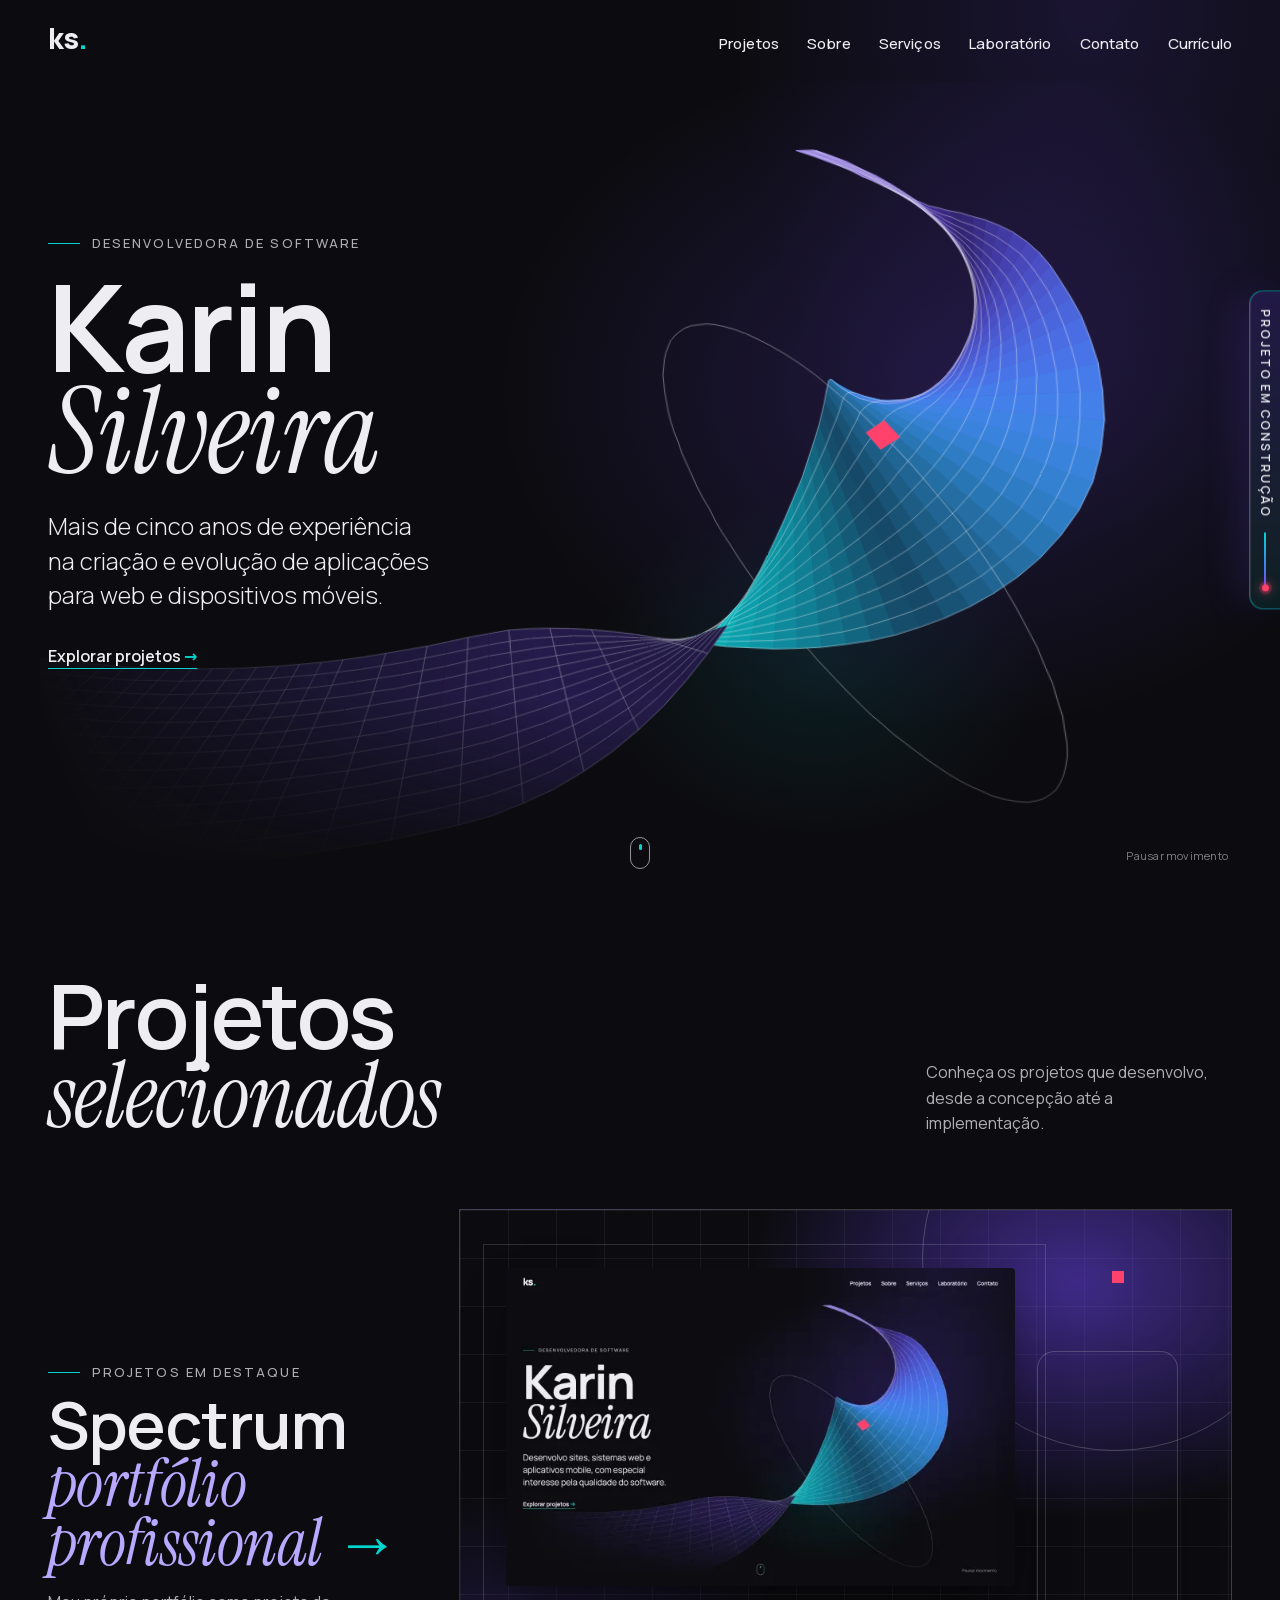
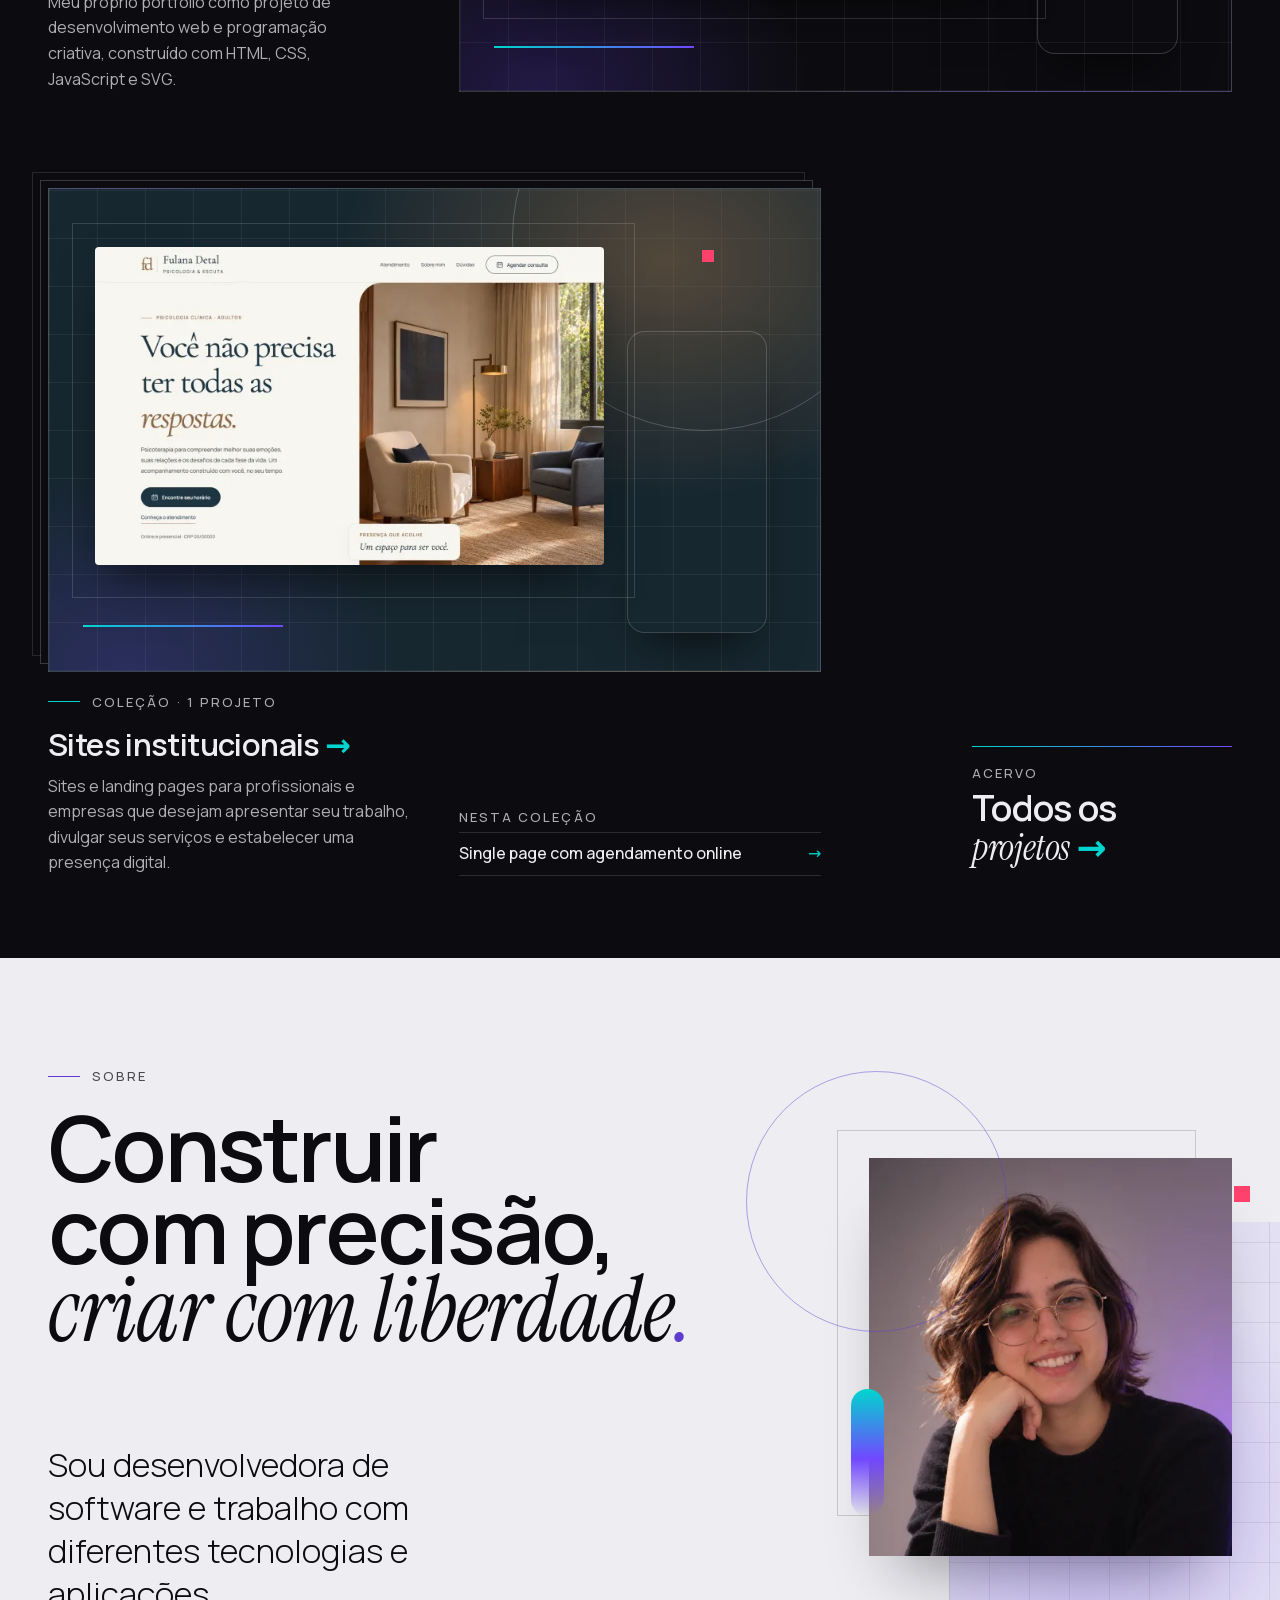
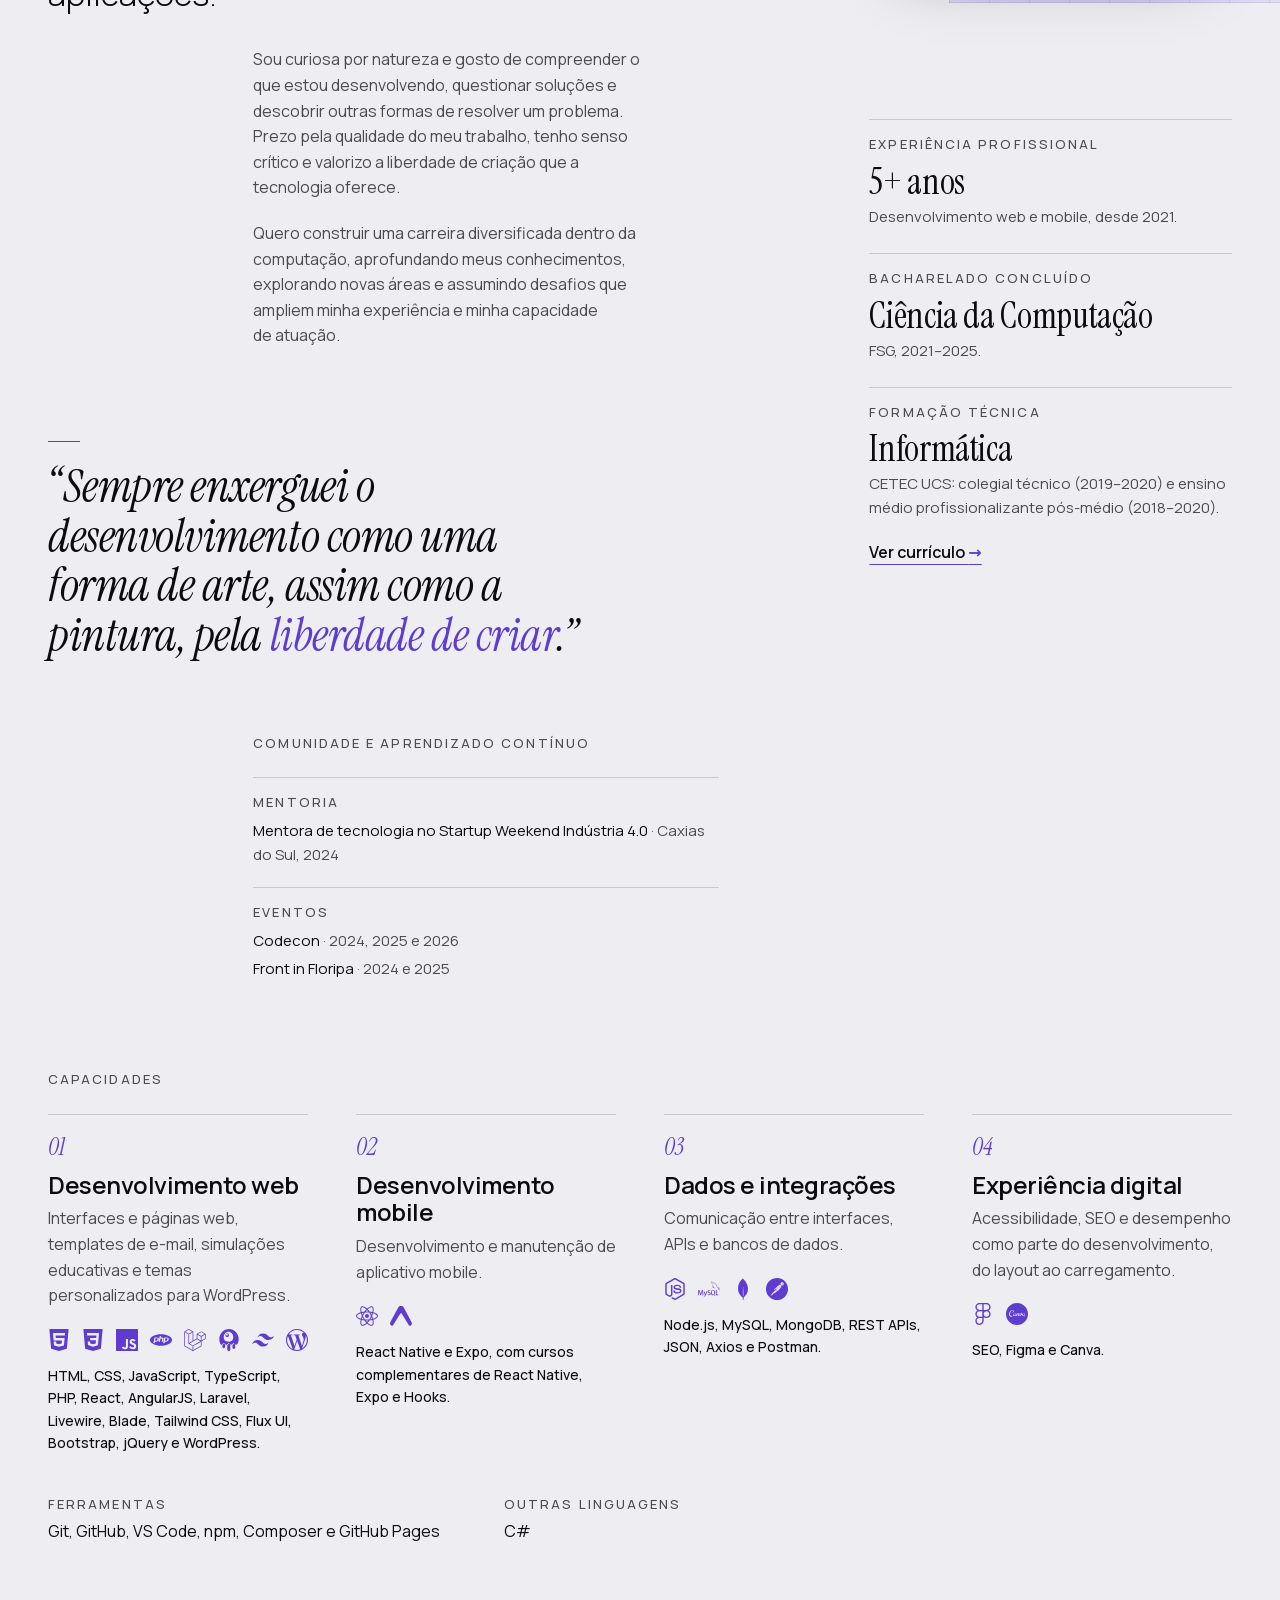
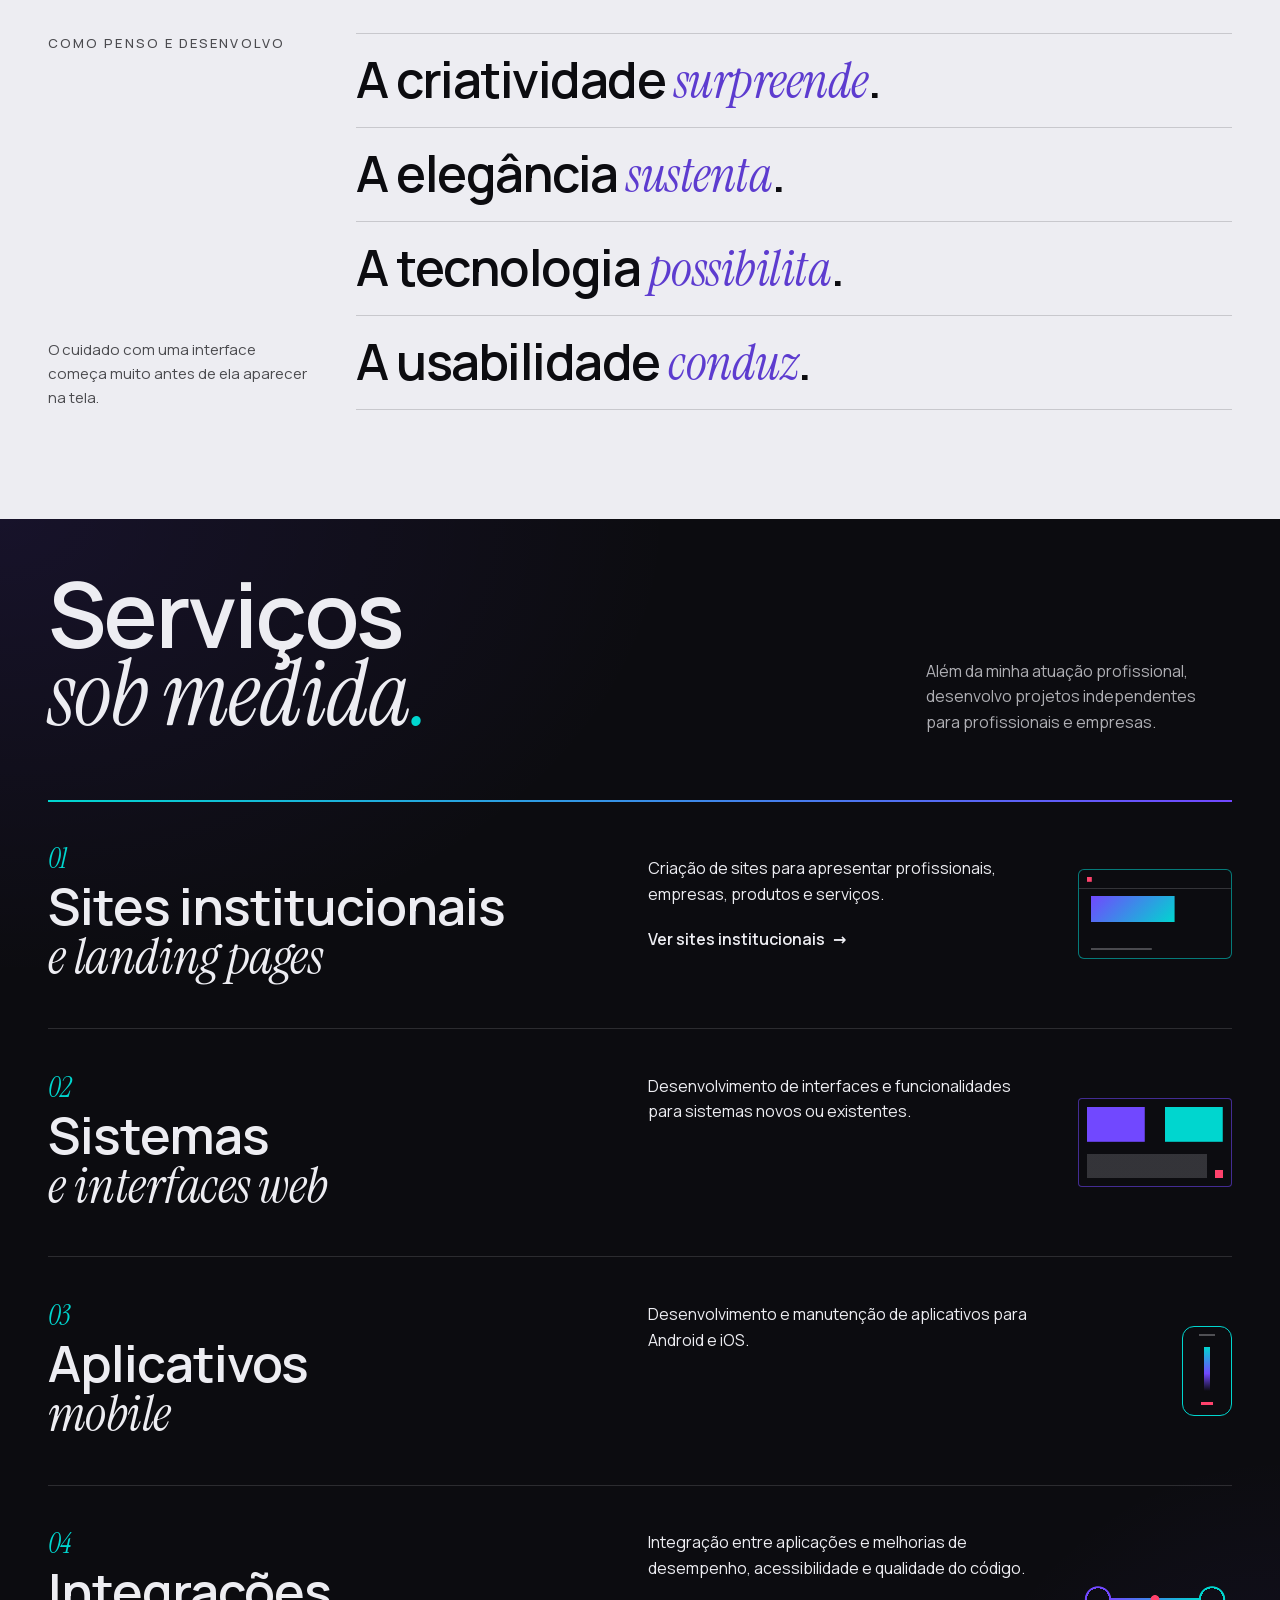
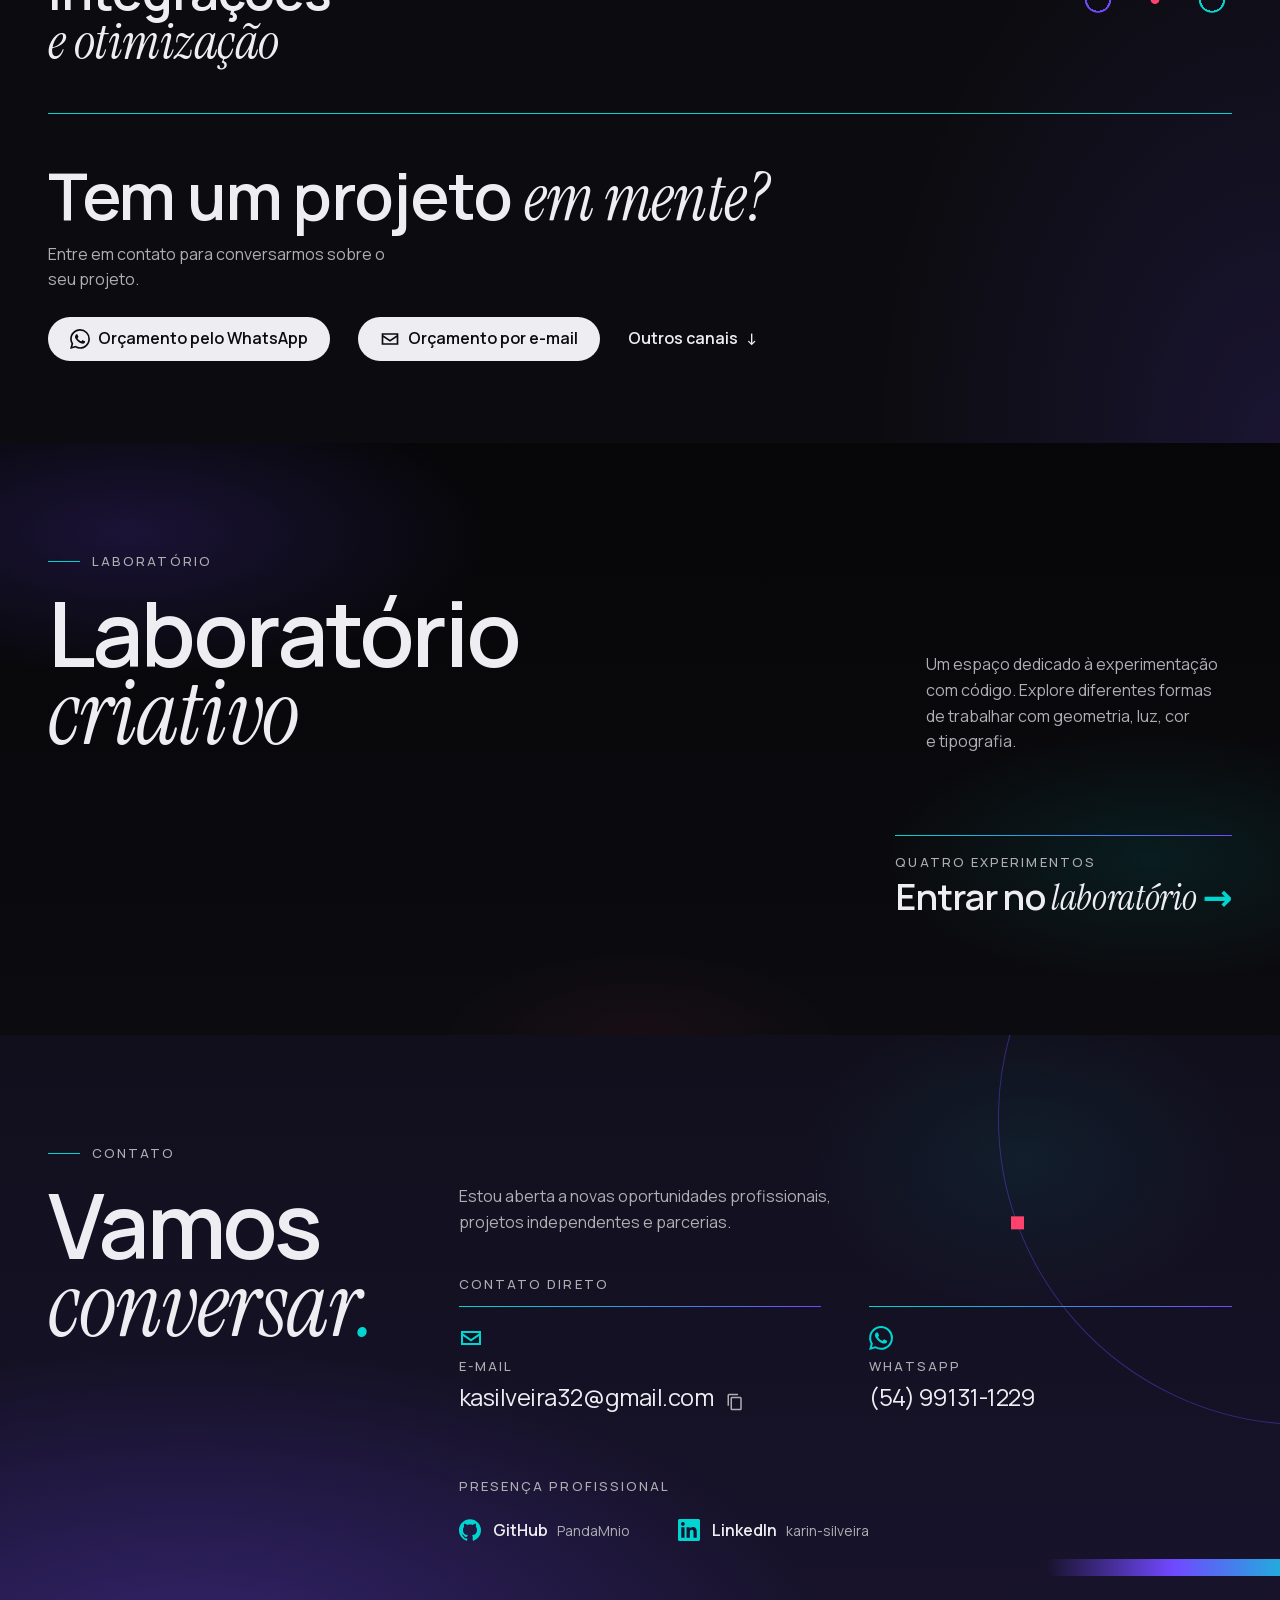
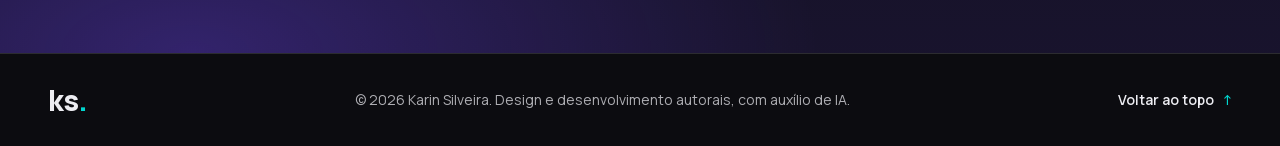
==== commit db2a4b5d: "chore: remove comentários redundantes" ====
--- a/index.html
+++ b/index.html
@@ -85,7 +85,6 @@
           <p><a class="cta" href="#projetos">Explorar projetos <span aria-hidden="true">→</span></a></p>
         </div>
 
-        <!-- Escultura: um plano de grade que se curva e se torce até revelar a face do fluxo. -->
         <div class="hero-visual" aria-hidden="true">
           <svg class="hero-orbit" viewBox="0 0 1600 900" preserveAspectRatio="xMaxYMid meet"><path d="M1207 816L1196 811L1184 806L1172 800L1160 793L1148 785L1135 776L1123 767L1110 757L1097 747L1085 736L1072 725L1060 713L1048 701L1036 688L1024 675L1012 662L1001 649L989 635L978 621L967 607L957 593L947 579L937 565L927 550L918 536L909 521L900 507L892 493L885 478L877 464L870 450L864 436L858 422L852 408L848 395L843 382L839 369L836 356L834 344L832 332L831 321L830 310L831 300L832 291L834 282L837 274L840 267L845 261" /></svg>
           <svg class="hero-band" viewBox="0 0 1600 900" preserveAspectRatio="xMaxYMid meet"><path color="#09a9b1" d="M874 643L902 646L944 554L925 587Z"/><path color="#0b9fab" d="M902 646L930 647L960 522L944 554Z"/><path color="#0d95a4" d="M930 647L959 648L974 492L960 522Z"/><path color="#0f8a9c" d="M959 648L987 647L986 464L974 492Z"/><path color="#107e93" d="M987 647L1016 645L997 438L986 464Z"/><path color="#12728a" d="M1016 645L1045 641L1005 414L997 438Z"/><path color="#136680" d="M1045 641L1074 636L1012 393L1005 414Z"/><path color="#145a76" d="M1074 636L1102 629L1018 374L1012 393Z"/><path color="#154d6a" d="M1102 629L1131 619L1022 358L1018 374Z"/><path color="#164968" d="M1131 619L1159 608L1025 345L1022 358Z"/><path color="#185376" d="M1159 608L1188 594L1027 334L1025 345Z"/><path color="#1c5c85" d="M1188 594L1215 578L1029 326L1027 334Z"/><path color="#206594" d="M1215 578L1243 558L1030 321L1029 326Z"/><path color="#246ea4" d="M1243 558L1268 536L1032 319L1030 321Z"/><path color="#2976b4" d="M1268 536L1292 509L1034 320L1032 319Z"/><path color="#2e7cc4" d="M1292 509L1313 479L1038 324L1034 320Z"/><path color="#3481d2" d="M1313 479L1329 446L1045 330L1038 324Z"/><path color="#3a83dd" d="M1329 446L1339 410L1054 336L1045 330Z"/><path color="#3f83e5" d="M1339 410L1344 373L1066 343L1054 336Z"/><path color="#4380e9" d="M1344 373L1343 338L1080 347L1066 343Z"/><path color="#467bea" d="M1343 338L1339 305L1095 350L1080 347Z"/><path color="#4874e7" d="M1339 305L1331 276L1110 349L1095 350Z"/><path color="#4a6de3" d="M1331 276L1322 249L1124 346L1110 349Z"/><path color="#4b66dc" d="M1322 249L1311 226L1137 341L1124 346Z"/><path color="#4b5ed5" d="M1311 226L1300 206L1148 334L1137 341Z"/><path color="#4b57cd" d="M1300 206L1289 187L1159 326L1148 334Z"/><path color="#4a4fc5" d="M1289 187L1277 171L1168 316L1159 326Z"/><path color="#4848bb" d="M1277 171L1263 157L1177 305L1168 316Z"/><path color="#4541b0" d="M1263 157L1248 145L1185 292L1177 305Z"/><path color="#423aa3" d="M1248 145L1232 136L1193 278L1185 292Z"/><path color="#3e3495" d="M1232 136L1217 129L1199 262L1193 278Z"/><path color="#392d87" d="M1217 129L1202 124L1202 245L1199 262Z"/><path color="#342779" d="M1202 124L1188 119L1204 227L1202 245Z"/><path color="#322572" d="M1188 119L1175 116L1203 209L1204 227Z"/><path color="#382880" d="M1175 116L1163 112L1199 192L1203 209Z"/><path color="#3e2b8c" d="M1163 112L1152 109L1193 175L1199 192Z"/><path color="#432d98" d="M1152 109L1142 104L1185 158L1193 175Z"/><path color="#482fa2" d="M1142 104L1132 100L1175 143L1185 158Z"/><path color="#4c31aa" d="M1132 100L1121 94L1164 129L1175 143Z"/><path color="#4f33b2" d="M1121 94L1110 88L1151 115L1164 129Z"/><path color="#5235b9" d="M1110 88L1099 82L1138 102L1151 115Z"/><path color="#5537bf" d="M1099 82L1087 75L1123 91L1138 102Z"/><path color="#5738c4" d="M1087 75L1074 69L1108 80L1123 91Z"/><path color="#5939c8" d="M1074 69L1061 61L1091 69L1108 80Z"/><path color="#5b3acc" d="M1061 61L1046 54L1074 60L1091 69Z"/><path color="#5c3bd0" d="M1046 54L1030 47L1057 50L1074 60Z"/><path color="#5e3cd3" d="M1030 47L1014 40L1039 42L1057 50Z"/><path color="#5f3dd6" d="M1014 40L996 33L1020 34L1039 42Z"/><path class="flow" d="M874 643L902 646L930 647L959 648L987 647L1016 645L1045 641L1074 636L1102 629L1131 619L1159 608L1188 594L1215 578L1243 558L1268 536L1292 509L1313 479L1329 446L1339 410L1344 373L1343 338L1339 305L1331 276L1322 249L1311 226L1300 206L1289 187L1277 171L1263 157L1248 145L1232 136L1217 129L1202 124L1188 119L1175 116L1163 112L1152 109L1142 104L1132 100L1121 94L1110 88L1099 82L1087 75L1074 69L1061 61L1046 54L1030 47L1014 40L996 33M877 640L905 640L932 639L960 638L987 635L1015 631L1042 626L1069 619L1096 610L1123 600L1149 588L1175 574L1201 558L1225 539L1249 518L1270 493L1288 465L1303 435L1313 403L1317 370L1318 339L1315 309L1309 283L1302 259L1294 237L1286 218L1276 201L1266 185L1255 171L1242 160L1229 150L1215 142L1202 135L1189 130L1178 124L1167 120L1156 115L1146 109L1135 103L1125 97L1114 91L1103 84L1090 77L1077 70L1063 62L1049 55L1033 47L1016 40L998 33M881 636L907 634L934 631L961 627L987 623L1014 617L1039 610L1065 601L1090 592L1115 581L1139 568L1163 554L1186 538L1208 520L1229 499L1248 477L1264 452L1277 425L1287 396L1292 367L1293 340L1292 314L1288 290L1284 268L1278 248L1271 230L1264 214L1256 199L1247 185L1236 173L1225 163L1213 154L1202 146L1191 139L1180 133L1170 127L1160 120L1150 114L1139 107L1129 100L1118 93L1106 86L1094 78L1080 70L1066 63L1051 55L1035 48L1018 40L1000 33M884 632L910 628L936 622L962 616L987 610L1012 602L1037 593L1060 583L1084 573L1107 561L1129 548L1150 533L1171 517L1191 500L1209 481L1226 461L1240 438L1252 414L1261 390L1267 365L1269 341L1270 318L1268 296L1265 277L1262 259L1257 242L1252 227L1246 212L1239 199L1230 187L1221 176L1212 166L1202 157L1192 149L1183 141L1173 134L1163 126L1153 119L1143 111L1133 103L1121 95L1109 87L1097 79L1083 71L1069 63L1053 56L1037 48L1020 40L1002 33M888 628L913 621L938 613L963 605L987 596L1011 586L1033 576L1056 565L1077 553L1098 540L1118 527L1137 512L1156 497L1173 481L1189 463L1204 445L1217 425L1228 404L1236 383L1242 362L1246 341L1248 322L1248 303L1248 286L1246 269L1244 254L1240 239L1236 225L1231 212L1225 200L1218 188L1210 178L1202 168L1194 158L1185 149L1176 141L1167 132L1157 123L1147 115L1136 106L1125 98L1113 89L1100 81L1086 72L1071 64L1056 56L1039 48L1022 41L1004 33M892 624L917 614L941 604L964 593L987 582L1009 570L1030 558L1051 546L1070 533L1089 519L1107 505L1124 491L1140 476L1155 461L1169 445L1182 429L1194 412L1204 394L1212 377L1218 359L1223 342L1227 325L1229 309L1230 294L1231 279L1230 265L1229 251L1227 238L1224 225L1219 212L1214 200L1209 189L1202 178L1195 168L1187 157L1179 148L1170 138L1161 128L1151 119L1140 109L1128 100L1116 91L1103 82L1089 73L1074 65L1058 57L1042 49L1024 41L1006 33M896 619L920 607L943 594L966 580L987 567L1008 553L1027 540L1046 526L1064 512L1080 498L1096 484L1111 470L1125 455L1138 441L1150 427L1161 413L1171 399L1180 385L1188 371L1195 357L1201 343L1206 329L1211 316L1214 302L1216 289L1218 276L1218 263L1218 250L1216 237L1214 225L1211 212L1207 200L1202 188L1196 177L1190 165L1182 154L1174 143L1164 133L1154 122L1143 112L1132 102L1119 93L1106 83L1091 74L1076 65L1061 57L1044 49L1027 41L1008 33M900 615L923 599L946 583L967 567L987 552L1006 536L1024 521L1041 506L1056 491L1071 476L1085 462L1098 448L1109 434L1120 421L1130 409L1139 397L1148 386L1156 375L1164 365L1172 354L1180 344L1186 333L1193 322L1198 310L1202 298L1205 286L1208 274L1209 261L1209 249L1209 237L1208 224L1206 211L1202 198L1198 186L1192 173L1185 161L1177 149L1168 137L1158 126L1147 115L1135 104L1122 94L1109 85L1094 75L1079 66L1063 57L1046 49L1029 41L1010 33M904 610L927 591L948 572L968 554L987 536L1004 518L1020 501L1035 484L1049 469L1062 454L1073 439L1084 426L1094 413L1102 402L1110 391L1118 382L1126 373L1133 366L1141 359L1150 352L1159 344L1167 336L1175 327L1182 318L1188 307L1193 296L1197 285L1200 273L1203 261L1204 248L1205 235L1204 222L1202 208L1199 194L1194 181L1188 167L1180 154L1172 141L1162 129L1150 118L1138 107L1125 96L1112 86L1097 76L1081 67L1065 58L1048 49L1031 41L1012 33M909 605L931 582L951 561L970 539L987 519L1002 499L1017 480L1030 463L1042 446L1052 431L1062 416L1070 403L1078 392L1084 382L1091 373L1097 366L1103 361L1111 356L1119 353L1128 349L1138 345L1148 340L1158 333L1167 325L1175 316L1181 306L1187 295L1192 284L1196 272L1199 260L1202 246L1203 232L1202 218L1200 203L1196 188L1191 174L1184 159L1175 146L1165 133L1154 120L1142 109L1129 98L1115 87L1100 77L1084 67L1068 58L1051 50L1033 41L1014 33M914 599L935 574L954 548L971 524L987 501L1001 480L1013 459L1024 440L1034 423L1042 407L1050 393L1056 381L1062 370L1066 361L1071 355L1076 351L1081 348L1088 347L1097 347L1107 347L1118 346L1130 343L1141 339L1152 332L1162 325L1170 316L1177 306L1184 295L1189 283L1195 271L1199 257L1201 242L1202 227L1201 211L1198 195L1194 180L1187 165L1178 150L1169 136L1157 123L1145 111L1132 99L1117 88L1102 78L1086 68L1070 59L1053 50L1035 41L1016 33M919 593L939 564L957 536L973 509L987 483L999 459L1009 437L1018 417L1026 399L1032 383L1038 369L1042 358L1045 348L1048 341L1051 337L1055 335L1060 336L1066 338L1075 342L1086 345L1099 347L1112 346L1125 344L1138 339L1149 333L1159 325L1168 316L1176 306L1183 294L1190 281L1196 267L1200 252L1202 236L1203 219L1201 202L1196 186L1190 170L1182 154L1172 140L1161 126L1148 113L1135 101L1120 89L1105 79L1089 69L1072 59L1055 50L1037 42L1018 34M925 587L944 554L960 522L974 492L986 464L997 438L1005 414L1012 393L1018 374L1022 358L1025 345L1027 334L1029 326L1030 321L1032 319L1034 320L1038 324L1045 330L1054 336L1066 343L1080 347L1095 350L1110 349L1124 346L1137 341L1148 334L1159 326L1168 316L1177 305L1185 292L1193 278L1199 262L1202 245L1204 227L1203 209L1199 192L1193 175L1185 158L1175 143L1164 129L1151 115L1138 102L1123 91L1108 80L1091 69L1074 60L1057 50L1039 42L1020 34"/><path color="#211943" d="M-146 652L-117 658L-544 893L-587 881Z"/><path class="grid" d="M-146 652L-117 658M-173 666L-143 673M-202 681L-171 688M-232 697L-200 704M-264 713L-231 721M-297 731L-263 739M-332 749L-297 757M-369 768L-333 777M-408 788L-370 798M-449 809L-410 820M-492 832L-452 843M-538 856L-496 867M-587 881L-544 893M-117 658L-544 893"/><path color="#07b1b7" d="M846 640L874 643L925 587L904 621Z"/><path class="flow" d="M846 640L874 643M850 639L877 640M854 638L881 636M858 636L884 632M862 635L888 628M866 634L892 624M871 632L896 619M875 630L900 615M880 629L904 610M886 627L909 605M892 625L914 599M898 623L919 593M904 621L925 587"/><path color="#221944" d="M-117 658L-87 664L-500 904L-544 893Z"/><path class="grid" d="M-117 658L-87 664M-143 673L-113 679M-171 688L-140 694M-200 704L-168 711M-231 721L-197 728M-263 739L-228 746M-297 757L-261 765M-333 777L-295 785M-370 798L-332 806M-410 820L-370 829M-452 843L-411 852M-496 867L-454 877M-544 893L-500 904M-117 658L-544 893M-87 664L-500 904"/><path color="#211943" d="M819 637L846 640L904 621L880 655Z"/><path class="grid" d="M819 637L846 640M823 638L850 639M827 639L854 638M831 640L858 636M835 641L862 635M840 643L866 634M845 644L871 632M850 646L875 630M855 647L880 629M861 649L886 627M867 651L892 625M873 653L898 623M880 655L904 621M819 637L880 655"/><path color="#221a44" d="M-87 664L-57 669L-455 914L-500 904Z"/><path class="grid" d="M-87 664L-57 669M-113 679L-82 684M-140 694L-108 700M-168 711L-135 716M-197 728L-163 734M-228 746L-193 753M-261 765L-225 772M-295 785L-258 792M-332 806L-293 814M-370 829L-330 837M-411 852L-369 861M-454 877L-411 887M-500 904L-455 914M-87 664L-500 904M-57 669L-455 914"/><path color="#221a46" d="M792 633L819 637L880 655L854 688Z"/><path class="grid" d="M792 633L819 637M796 637L823 638M800 640L827 639M804 644L831 640M808 648L835 641M813 652L840 643M818 656L845 644M823 661L850 646M829 666L855 647M834 671L861 649M841 676L867 651M847 682L873 653M854 688L880 655M819 637L880 655"/><path color="#221a45" d="M-57 669L-28 673L-409 923L-455 914Z"/><path class="grid" d="M-57 669L-28 673M-82 684L-51 688M-108 700L-76 705M-135 716L-102 722M-163 734L-129 739M-193 753L-158 758M-225 772L-188 778M-258 792L-220 799M-293 814L-254 821M-330 837L-289 844M-369 861L-327 869M-411 887L-367 895M-455 914L-409 923M-57 669L-455 914M-28 673L-409 923"/><path color="#231a47" d="M765 630L792 633L854 688L826 720Z"/><path class="grid" d="M765 630L792 633M769 636L796 637M773 642L800 640M777 648L804 644M781 654L808 648M786 661L813 652M790 668L818 656M795 675L823 661M801 683L829 666M806 692L834 671M812 700L841 676M819 710L847 682M826 720L854 688"/><path color="#221a45" d="M-28 673L2 677L-363 931L-409 923Z"/><path class="grid" d="M-28 673L2 677M-51 688L-20 692M-76 705L-44 709M-102 722L-69 726M-129 739L-95 744M-158 758L-123 763M-188 778L-151 783M-220 799L-182 805M-254 821L-214 827M-289 844L-248 851M-327 869L-284 876M-367 895L-323 902M-409 923L-363 931M-28 673L-409 923M2 677L-363 931"/><path color="#241b4a" d="M712 627L738 628L795 750L762 778Z"/><path color="#241b49" d="M738 628L765 630L826 720L795 750Z"/><path class="grid" d="M712 627L738 628L765 630M715 636L742 636L769 636M718 646L746 644L773 642M722 656L749 652L777 648M725 667L753 660L781 654M729 678L758 670L786 661M733 690L762 679L790 668M737 703L767 689L795 675M741 716L772 700L801 683M746 730L777 711L806 692M751 745L783 724L812 700M756 761L789 736L819 710M762 778L795 750L826 720M738 628L795 750"/><path color="#221a45" d="M2 677L32 680L-317 937L-363 931Z"/><path class="grid" d="M2 677L32 680M-20 692L11 696M-44 709L-12 712M-69 726L-36 730M-95 744L-60 748M-123 763L-87 768M-151 783L-114 788M-182 805L-144 809M-214 827L-174 832M-248 851L-207 856M-284 876L-241 882M-323 902L-278 909M-363 931L-317 937M2 677L-363 931M32 680L-317 937"/><path color="#241b4a" d="M686 627L712 627L762 778L727 803Z"/><path class="grid" d="M686 627L712 627M688 638L715 636M691 649L718 646M694 661L722 656M697 673L725 667M700 687L729 678M703 701L733 690M706 715L737 703M710 731L741 716M714 747L746 730M718 765L751 745M722 784L756 761M727 803L762 778M686 627L727 803"/><path color="#221a46" d="M32 680L63 682L-270 943L-317 937Z"/><path class="grid" d="M32 680L63 682M11 696L42 698M-12 712L21 715M-36 730L-2 733M-60 748L-26 752M-87 768L-51 771M-114 788L-77 792M-144 809L-105 814M-174 832L-134 836M-207 856L-165 861M-241 882L-198 887M-278 909L-233 914M-317 937L-270 943M32 680L-317 937M63 682L-270 943"/><path color="#251b4b" d="M660 628L686 627L727 803L690 826Z"/><path class="grid" d="M660 628L686 627M662 640L688 638M664 653L691 649M666 666L694 661M668 680L697 673M670 695L700 687M672 711L703 701M675 727L706 715M678 745L710 731M680 763L714 747M683 783L718 765M687 804L722 784M690 826L727 803M686 627L727 803"/><path color="#231a46" d="M63 682L93 684L-223 948L-270 943Z"/><path class="grid" d="M63 682L93 684M42 698L73 700M21 715L53 718M-2 733L32 735M-26 752L9 754M-51 771L-15 774M-77 792L-40 795M-105 814L-66 817M-134 836L-94 840M-165 861L-123 865M-198 887L-154 891M-233 914L-188 918M-270 943L-223 948M63 682L-270 943M93 684L-223 948"/><path color="#251b4b" d="M634 630L660 628L690 826L651 845Z"/><path class="grid" d="M634 630L660 628M635 644L662 640M636 658L664 653M637 672L666 666M638 687L668 680M640 703L670 695M641 720L672 711M643 738L675 727M644 757L678 745M646 777L680 763M647 799L683 783M649 821L687 804M651 845L690 826M634 630L651 845"/><path color="#231a46" d="M93 684L123 686L-175 951L-223 948Z"/><path class="grid" d="M93 684L123 686M73 700L105 702M53 718L85 719M32 735L65 737M9 754L44 756M-15 774L22 776M-40 795L-2 797M-66 817L-27 819M-94 840L-53 843M-123 865L-81 867M-154 891L-111 894M-188 918L-142 921M-223 948L-175 951M93 684L-223 948M123 686L-175 951"/><path color="#251b4b" d="M608 635L634 630L651 845L611 862Z"/><path class="grid" d="M608 635L634 630M608 649L635 644M608 663L636 658M608 679L637 672M609 695L638 687M609 712L640 703M609 730L641 720M609 749L643 738M610 769L644 757M610 790L646 777M610 812L647 799M610 836L649 821M611 862L651 845M634 630L651 845"/><path color="#231a47" d="M123 686L153 687L-128 954L-175 951Z"/><path class="grid" d="M123 686L153 687M105 702L136 703M85 719L118 720M65 737L99 738M44 756L79 757M22 776L58 777M-2 797L36 799M-27 819L12 821M-53 843L-13 844M-81 867L-39 869M-111 894L-67 896M-142 921L-96 924M-175 951L-128 954M123 686L-175 951M153 687L-128 954"/><path color="#251b4b" d="M582 640L608 635L611 862L569 875Z"/><path class="grid" d="M582 640L608 635M581 655L608 649M580 670L608 663M579 686L608 679M579 702L609 695M578 720L609 712M576 738L609 730M575 758L609 749M574 779L610 769M573 800L610 790M572 824L610 812M570 848L610 836M569 875L611 862M582 640L569 875"/><path color="#231a47" d="M153 687L183 687L-80 955L-128 954Z"/><path class="grid" d="M153 687L183 687M136 703L167 703M118 720L150 721M99 738L132 739M79 757L114 758M58 777L94 778M36 799L73 799M12 821L51 822M-13 844L28 845M-39 869L3 870M-67 896L-23 897M-96 924L-50 925M-128 954L-80 955M153 687L-128 954M183 687L-80 955"/><path color="#251b4b" d="M556 646L582 640L569 875L526 886Z"/><path class="grid" d="M556 646L582 640M554 661L581 655M552 677L580 670M550 693L579 686M548 710L579 702M546 728L578 720M543 747L576 738M541 767L575 758M538 788L574 779M535 810L573 800M532 834L572 824M529 859L570 848M526 886L569 875M582 640L569 875"/><path color="#231a47" d="M183 687L214 687L-32 956L-80 955Z"/><path class="grid" d="M183 687L214 687M167 703L198 703M150 721L183 721M132 739L166 739M114 758L149 758M94 778L130 778M73 799L111 799M51 822L90 822M28 845L69 845M3 870L46 871M-23 897L21 897M-50 925L-4 925M-80 955L-32 956M183 687L-80 955M214 687L-32 956"/><path color="#241b4a" d="M529 652L556 646L526 886L482 897Z"/><path class="grid" d="M529 652L556 646M526 667L554 661M523 683L552 677M520 699L550 693M517 717L548 710M513 735L546 728M509 754L543 747M505 775L541 767M501 796L538 788M497 819L535 810M492 843L532 834M487 869L529 859M482 897L526 886M529 652L482 897"/><path color="#231a48" d="M214 687L243 686L16 955L-32 956Z"/><path class="grid" d="M214 687L243 686M198 703L229 702M183 721L215 720M166 739L199 738M149 758L183 757M130 778L166 777M111 799L148 799M90 822L129 821M69 845L109 845M46 871L88 870M21 897L66 897M-4 925L42 925M-32 956L16 955M214 687L-32 956M243 686L16 955"/><path color="#241b4a" d="M502 657L529 652L482 897L437 906Z"/><path class="grid" d="M502 657L529 652M498 673L526 667M494 689L523 683M490 706L520 699M485 723L517 717M480 742L513 735M475 762L509 754M470 782L505 775M464 804L501 796M458 828L497 819M451 852L492 843M445 878L487 869M437 906L482 897M529 652L482 897"/><path color="#231b48" d="M243 686L273 685L64 953L16 955Z"/><path class="grid" d="M243 686L273 685M229 702L260 701M215 720L247 718M199 738L233 737M183 757L218 756M166 777L202 776M148 799L186 797M129 821L168 820M109 845L150 843M88 870L130 868M66 897L110 895M42 925L88 923M16 955L64 953M243 686L16 955M273 685L64 953"/><path color="#241b4a" d="M475 662L502 657L437 906L392 915Z"/><path class="grid" d="M475 662L502 657M470 678L498 673M464 694L494 689M459 711L490 706M453 729L485 723M447 748L480 742M440 768L475 762M433 789L470 782M426 812L464 804M418 835L458 828M410 860L451 852M401 887L445 878M392 915L437 906M475 662L392 915"/><path color="#241b48" d="M273 685L303 683L112 951L64 953Z"/><path class="grid" d="M273 685L303 683M260 701L291 699M247 718L279 717M233 737L266 735M218 756L252 754M202 776L238 774M186 797L223 795M168 820L207 817M150 843L190 841M130 868L172 866M110 895L153 893M88 923L133 921M64 953L112 951M273 685L64 953M303 683L112 951"/><path color="#241b4a" d="M447 667L475 662L392 915L347 924Z"/><path class="grid" d="M447 667L475 662M441 683L470 678M434 699L464 694M428 717L459 711M420 735L453 729M413 754L447 748M405 774L440 768M397 796L433 789M388 818L426 812M378 842L418 835M368 868L410 860M358 895L401 887M347 924L392 915M475 662L392 915"/><path color="#241b49" d="M303 683L332 681L159 947L112 951Z"/><path class="grid" d="M303 683L332 681M291 699L322 697M279 717L311 714M266 735L299 732M252 754L287 751M238 774L274 771M223 795L260 792M207 817L246 814M190 841L230 838M172 866L214 863M153 893L197 889M133 921L179 917M112 951L159 947M303 683L112 951M332 681L159 947"/><path color="#241b4a" d="M419 671L447 667L347 924L300 931Z"/><path class="grid" d="M419 671L447 667M412 687L441 683M404 704L434 699M396 721L428 717M387 740L420 735M379 759L413 754M369 780L405 774M359 801L397 796M349 824L388 818M338 849L378 842M326 874L368 868M314 902L358 895M300 931L347 924M419 671L300 931"/><path color="#241b49" d="M332 681L361 678L207 943L159 947Z"/><path class="grid" d="M332 681L361 678M322 697L352 694M311 714L342 711M299 732L331 729M287 751L320 748M274 771L309 768M260 792L297 789M246 814L284 811M230 838L270 834M214 863L256 859M197 889L240 885M179 917L224 913M159 947L207 943M332 681L159 947M361 678L207 943"/><path color="#241b49" d="M361 678L390 675L254 937L207 943Z"/><path color="#241b49" d="M390 675L419 671L300 931L254 937Z"/><path class="grid" d="M361 678L390 675L419 671M352 694L382 691L412 687M342 711L373 708L404 704M331 729L364 725L396 721M320 748L354 744L387 740M309 768L344 764L379 759M297 789L333 785L369 780M284 811L322 806L359 801M270 834L310 830L349 824M256 859L297 854L338 849M240 885L283 880L326 874M224 913L269 908L314 902M207 943L254 937L300 931M361 678L207 943M390 675L254 937M419 671L300 931"/></svg>
--- a/styles/global.css
+++ b/styles/global.css
@@ -1,4 +1,3 @@
-/* Fontes */
 
 @font-face {
   font-family: "Manrope";
@@ -20,8 +19,6 @@
   font-display: swap;
 }
 
-
-/* Tokens */
 
 :root {
   --color-obsidian: #0c0c10;
@@ -69,8 +66,6 @@
   background: var(--color-bg);
 }
 
-
-/* Base */
 
 *,
 *::before,
@@ -140,8 +135,6 @@
 }
 
 
-/* Utilitários */
-
 .visually-hidden {
   position: absolute;
   inline-size: 1px;
@@ -159,8 +152,6 @@
   }
 }
 
-
-/* Componentes */
 
 .skip-link {
   position: absolute;
@@ -457,9 +448,6 @@
 }
 
 
-/* Palco de projeto */
-
-/* Paleta compartilhada entre o palco da home e a página do projeto. */
 .stage-psicologia,
 .project-psicologia {
   --project-deep: #1d3541;
@@ -543,7 +531,6 @@
   outline: 1px solid color-mix(in srgb, var(--color-porcelain) 20%, transparent);
 }
 
-/* Folhas deslocadas indicam um conjunto de projetos. */
 .stack {
   box-shadow:
     -0.5rem -0.5rem 0 -1px var(--color-bg),
--- a/styles/main.css
+++ b/styles/main.css
@@ -1,4 +1,3 @@
-/* Cabeçalho */
 
 .site-header {
   position: relative;
@@ -112,7 +111,6 @@
     rotate: -45deg;
   }
 
-  /* Painel vertical com o traço Aqua → Ultraviolet. */
   .site-header.has-menu nav {
     display: none;
     margin-block-start: 1rem;
@@ -171,8 +169,6 @@
     padding-inline: 0.875rem 0.75rem;
   }
 }
-
-/* Selo de status: aba fixa na borda direita; o acento Pulse desce o trilho com a rolagem. */
 
 .site-status {
   position: fixed;
@@ -243,8 +239,6 @@
   background: var(--color-pulse);
   box-shadow: 0 0 0 3px color-mix(in srgb, var(--color-pulse) 24%, transparent), 0 0 0.75rem var(--color-pulse);
 }
-
-/* Em telas estreitas, vira uma barra fixa na base, com a trilha na horizontal. */
 
 @media (max-width: 39.99rem) {
   .site-status {
@@ -307,8 +301,6 @@
   }
 }
 
-/* Hall de entrada */
-
 .hero {
   overflow: clip;
   display: grid;
@@ -339,7 +331,6 @@
   text-wrap: balance;
 }
 
-/* A escultura é o espaço do hero: nasce sob o texto e o envolve. */
 .hero-visual {
   position: absolute;
   inset: 0;
@@ -357,7 +348,6 @@
   transform: rotateX(4deg) rotateY(-12deg);
 }
 
-/* No mobile, o texto sobe ao topo e a escultura se ancora na base, centrada, recuando sob ele. */
 @media (max-width: 55.99rem) {
   .hero {
     align-items: start;
@@ -384,7 +374,6 @@
   vector-effect: non-scaling-stroke;
 }
 
-/* A construção emerge do escuro. */
 .hero-band {
   --z: 30px;
 
@@ -392,7 +381,7 @@
   mask-composite: intersect;
 }
 
-/* Faces sombreadas da superfície; o contorno da mesma cor fecha as emendas. */
+/* O contorno da mesma cor fecha as emendas entre as faces. */
 .hero-band [color] {
   fill: currentColor;
   stroke: currentColor;
@@ -424,7 +413,6 @@
   offset-rotate: 0deg;
 }
 
-/* Convite à rolagem e controle do movimento, na base do hero. */
 .scroll-cue {
   position: absolute;
   inset-block-end: 0.75rem;
@@ -465,7 +453,6 @@
   display: none;
 }
 
-/* Em telas de toque, o mouse dá lugar a uma mão em gesto de deslizar. */
 @media (max-width: 55.99rem) {
   .scroll-cue-icon {
     display: none;
@@ -516,8 +503,6 @@
 }
 
 
-/* Projetos selecionados */
-
 .works {
   padding-block: clamp(3rem, 1.5rem + 4.5vw, 7rem);
 }
@@ -585,7 +570,6 @@
   color: var(--color-accent);
 }
 
-/* Destaque: precede o mosaico sem alterar a escala das coleções. */
 .feature {
   position: relative;
   margin-block-end: clamp(3.5rem, 10vw, 6rem);
@@ -719,8 +703,6 @@
 }
 
 
-/* Serviços */
-
 .services {
   padding-block: clamp(2rem, 1rem + 3vw, 4rem) clamp(3rem, 1.5rem + 4.5vw, 7rem);
 }
@@ -789,7 +771,6 @@
   justify-self: start;
 }
 
-/* Representação Spectrum de cada serviço */
 .service::after {
   content: "";
   grid-area: 1 / 2;
@@ -879,8 +860,6 @@
 }
 
 
-/* Acervo e coleções */
-
 .archive {
   position: relative;
   isolation: isolate;
@@ -902,7 +881,6 @@
   color: var(--color-muted);
 }
 
-/* Índice das coleções, na abertura do acervo. */
 .archive-index {
   margin-block-start: clamp(1.5rem, 4vw, 2.5rem);
   padding-block-start: 0.25rem;
@@ -937,7 +915,6 @@
   color: var(--color-accent);
 }
 
-/* Links do projeto: um painel de portais, com a luz e as formas do projeto. */
 .explore {
   margin-block-start: var(--space-section);
   padding: 0;
@@ -1149,7 +1126,7 @@
 .entry {
   position: relative;
   display: grid;
-  grid-template-columns: 1fr auto;
+  grid-template-columns: 1fr minmax(0, auto);
   grid-template-areas:
     "number visual"
     "title visual"
@@ -1209,19 +1186,21 @@
   font-weight: 500;
 }
 
+/* Em telas estreitas, o palco cede espaço ao título sem perder a proporção. */
 .entry .stage {
   grid-area: visual;
   align-self: start;
-  block-size: 6rem;
-}
-
-/* No destaque, o palco ganha a escala da obra. */
+  inline-size: 9.6rem;
+  max-inline-size: 100%;
+}
+
 .entry-feature {
   grid-template-columns: minmax(0, 1fr);
   grid-template-areas: "number" "title" "visual" "summary" "meta";
 }
 
 .entry-feature .stage {
+  inline-size: auto;
   block-size: auto;
   margin-block-start: 1.5rem;
 }
@@ -1291,6 +1270,7 @@
   .entry .stage {
     grid-area: 1 / 10 / 3 / 13;
     justify-self: end;
+    inline-size: auto;
     block-size: min(9rem, 12vw);
   }
 
@@ -1318,8 +1298,6 @@
   }
 }
 
-
-/* Estudo de caso */
 
 .case {
   overflow-x: clip;
@@ -1964,8 +1942,6 @@
     column-gap: 1.5rem;
   }
 }
-
-/* Estudo de caso: Spectrum */
 
 .case-summary .lead + p {
   max-inline-size: 46ch;
@@ -2361,8 +2337,6 @@
 }
 
 
-/* Sobre */
-
 .about {
   display: grid;
   align-items: start;
@@ -2708,8 +2682,6 @@
 }
 
 
-/* Laboratório */
-
 .lab {
   overflow-x: clip;
   padding-block: var(--space-section);
@@ -2932,8 +2904,6 @@
 .swatch-aqua { background: var(--color-aqua); }
 .swatch-ultraviolet { background: var(--color-ultraviolet); }
 .swatch-pulse { background: var(--color-pulse); }
-
-/* Luz & Espectro */
 
 .light-stage {
   position: relative;
@@ -3024,8 +2994,6 @@
 [data-light="ultraviolet"] { --tone: var(--color-ultraviolet); }
 [data-light="pulse"] { --tone: var(--color-pulse); }
 
-/* Tipo & Ritmo */
-
 .type-frame {
   container-type: inline-size;
   position: relative;
@@ -3054,7 +3022,6 @@
   margin: 0;
 }
 
-/* Guia do recuo: aparece com o ritmo. */
 .type-stage::before {
   content: "";
   position: absolute;
@@ -3106,8 +3073,6 @@
     margin-block-start: clamp(4rem, 10vw, 10rem);
   }
 }
-
-/* Forma & Espaço: a escultura fica à vista enquanto os controles são ajustados. */
 
 .lab-form {
   display: grid;
@@ -3139,7 +3104,6 @@
   display: none;
   inline-size: 100%;
   block-size: 100%;
-  /* A construção emerge do escuro, como no hero. */
   mask: linear-gradient(90deg, transparent 2%, #000 30%);
 }
 
@@ -3157,6 +3121,18 @@
   display: grid;
   gap: 1.75rem;
   margin-block-start: 2rem;
+}
+
+/* A rolagem por foco reserva espaço para o rótulo e, no mobile, para o preview e o selo fixos. */
+.form-controls :is(input, button) {
+  scroll-margin-block: 2.5rem 1rem;
+}
+
+@media (max-width: 55.99rem) {
+  .lab-form.is-ready .form-controls :is(input, button) {
+    scroll-margin-block: calc(min(60vw, 50vh) + 2.5rem) calc(3.5rem + env(safe-area-inset-bottom));
+    scroll-margin-block: calc(min(60vw, 50svh) + 2.5rem) calc(3.5rem + env(safe-area-inset-bottom));
+  }
 }
 
 .form-controls fieldset {
@@ -3252,13 +3228,13 @@
     align-items: start;
   }
 
-  /* Sangra pela borda esquerda e se centra na altura da tela enquanto houver controles a percorrer. */
   .form-stage {
     grid-column: 1 / 9;
     margin-inline-end: 0;
     border-inline-end: var(--line);
   }
 
+  /* Com cerca de 40vw de altura, o preview fica centrado na tela. */
   .lab-form.is-ready .form-stage {
     inset-block-start: max(1.5rem, 50vh - 20vw);
     max-block-size: none;
@@ -3270,8 +3246,6 @@
   }
 }
 
-
-/* Contato */
 
 .contact {
   overflow: clip;
@@ -3476,8 +3450,6 @@
 }
 
 
-/* Currículo: folha branca de leitura linear, a mesma na tela e na impressão. */
-
 .resume-page {
   page: resume;
   padding: clamp(0.5rem, 1.5vw, 1.5rem) var(--gutter) var(--space-section);
@@ -3712,8 +3684,6 @@
 }
 
 
-/* Rodapé */
-
 .site-footer {
   display: flex;
   flex-wrap: wrap;
@@ -3747,8 +3717,6 @@
 }
 
 
-/* Sem color-mix */
-
 @supports not (color: color-mix(in srgb, red, blue)) {
   .case-identity {
     --color-muted: #48606a;
@@ -3763,8 +3731,6 @@
   }
 }
 
-
-/* Movimento */
 
 @media (prefers-reduced-motion: no-preference) {
 
@@ -3907,13 +3873,12 @@
     view-timeline: --hero;
   }
 
-  /* Movimento contínuo: lento, só com transform/opacity, e suspenso fora da tela ou a pedido. */
+  /* O movimento contínuo é lento e usa só transform e opacity. */
   .hero.is-paused,
   .hero.is-offscreen {
     --ambient: paused;
   }
 
-  /* Abertura: a luz acende, a superfície se ergue do fundo e se desdobra, e o Pulse percorre a órbita até o repouso. */
   .hero::before {
     --drift: 23s;
     animation: intro-light 2.2s var(--ease-out) backwards, drift-air var(--drift) ease-in-out infinite alternate;
@@ -3958,7 +3923,6 @@
     animation-play-state: running, var(--ambient, running);
   }
 
-  /* A superfície se constrói da grade ao fluxo. */
   .hero-visual .hero-band {
     --drift: 19s;
     animation: intro-build 2.2s var(--ease-out) backwards, intro-unfold 1.9s cubic-bezier(0.65, 0, 0.35, 1) 0.1s backwards, hero-settle linear, drift-band var(--drift) ease-in-out infinite alternate;
@@ -4093,8 +4057,6 @@
 }
 
 
-/* Keyframes */
-
 @keyframes intro-light {
   from { opacity: 0; transform: scale(0.85); }
 }
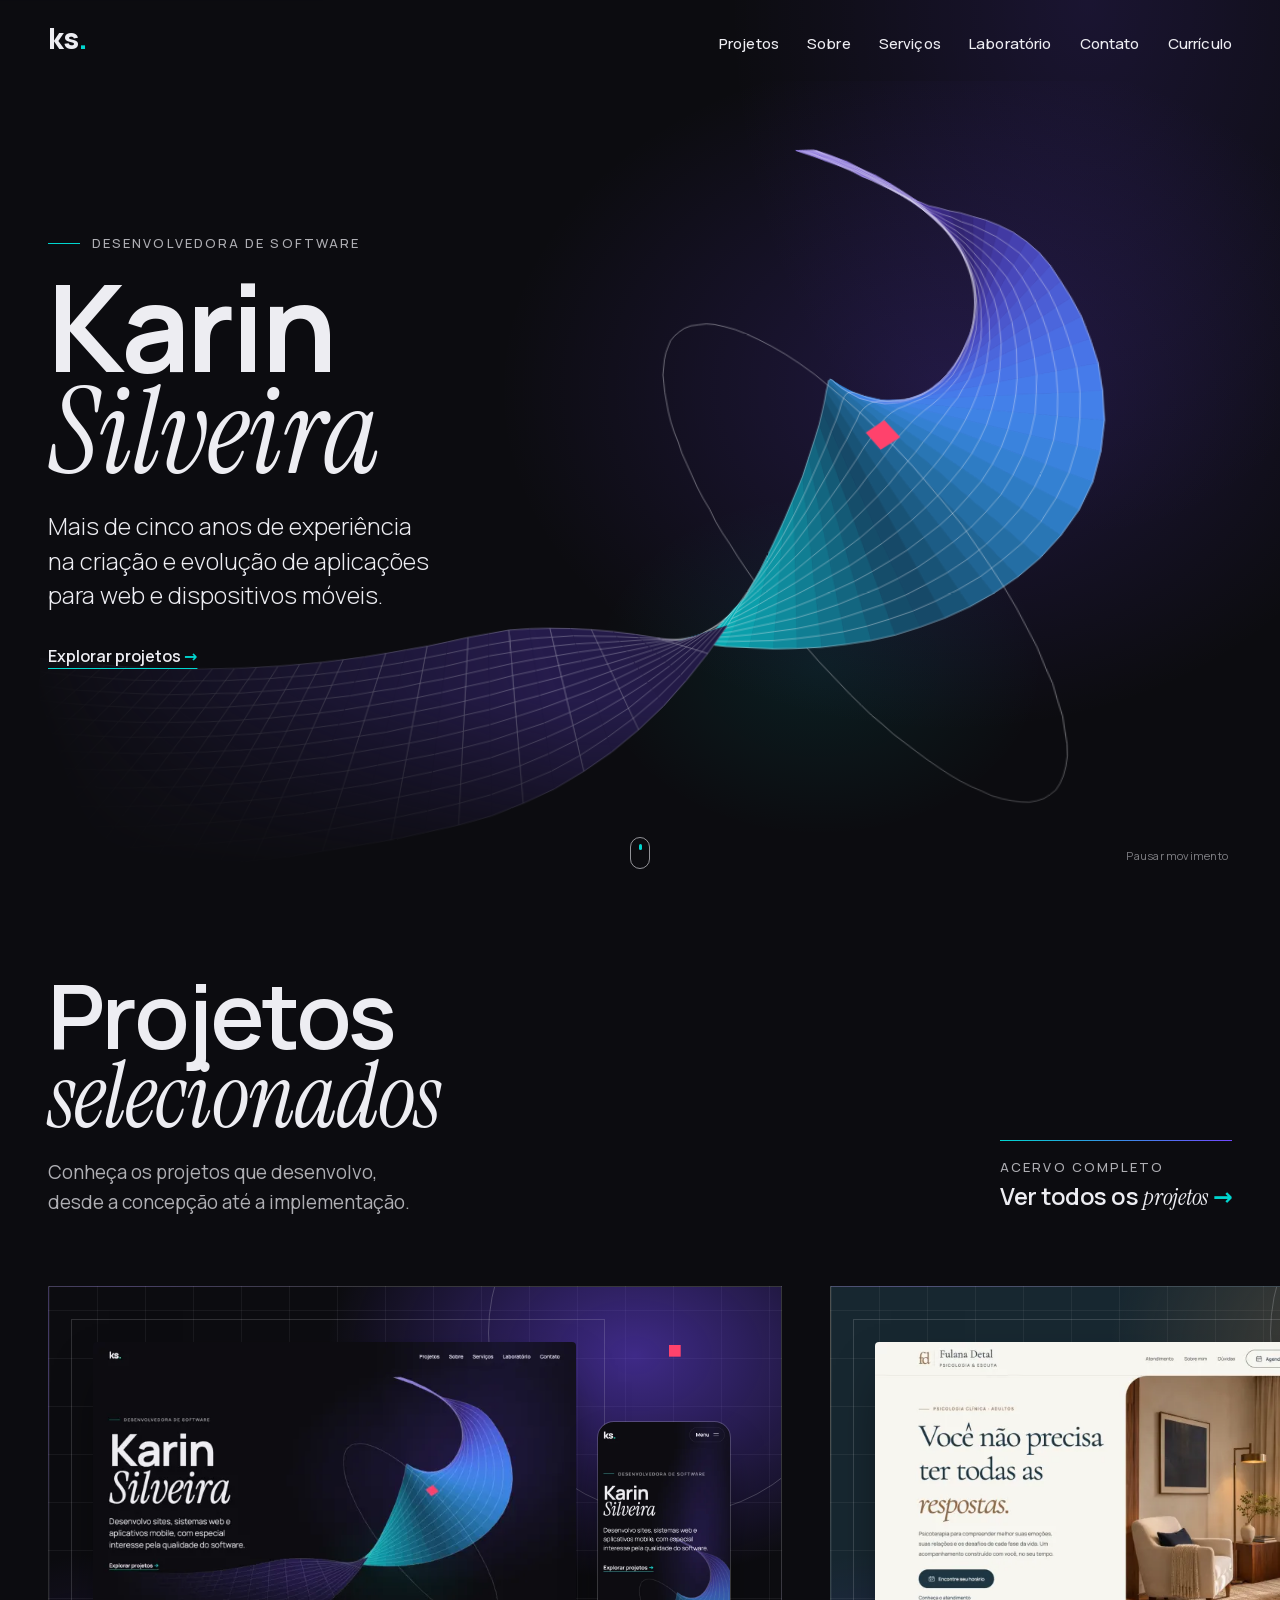
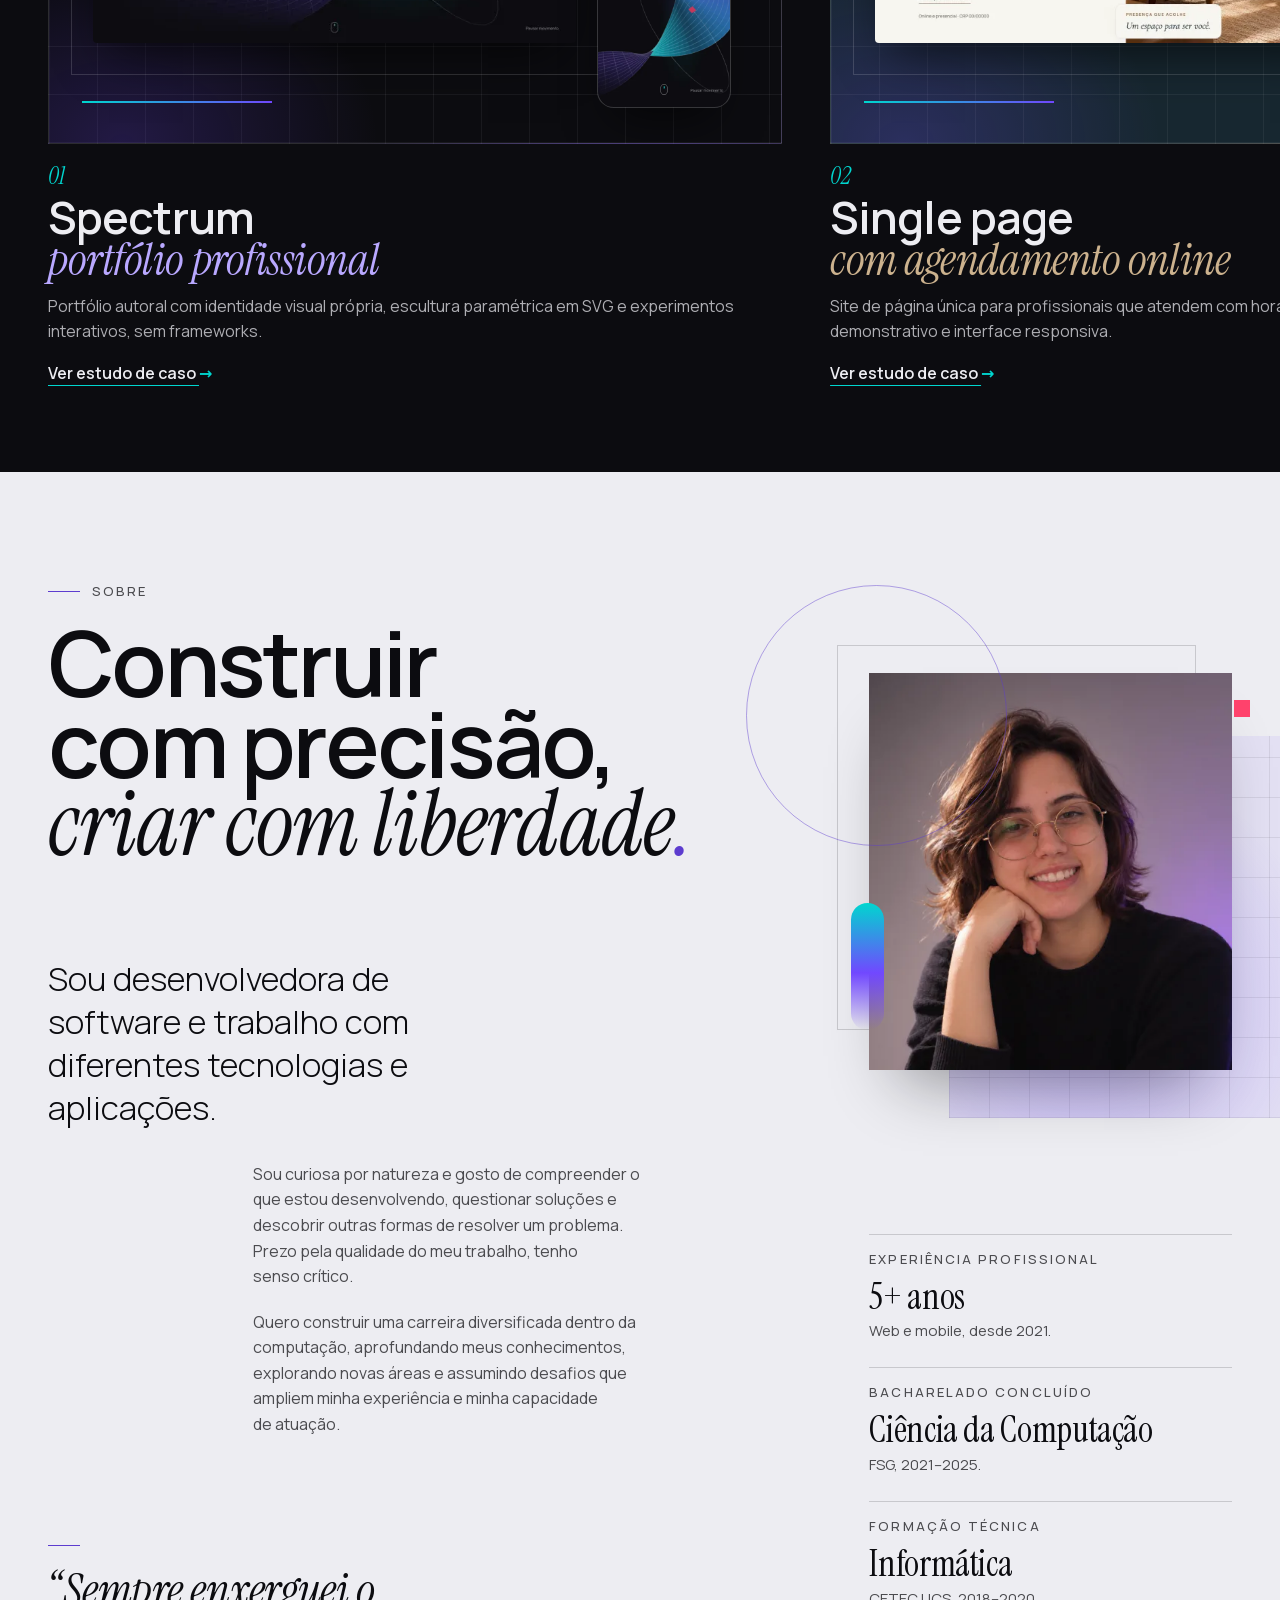
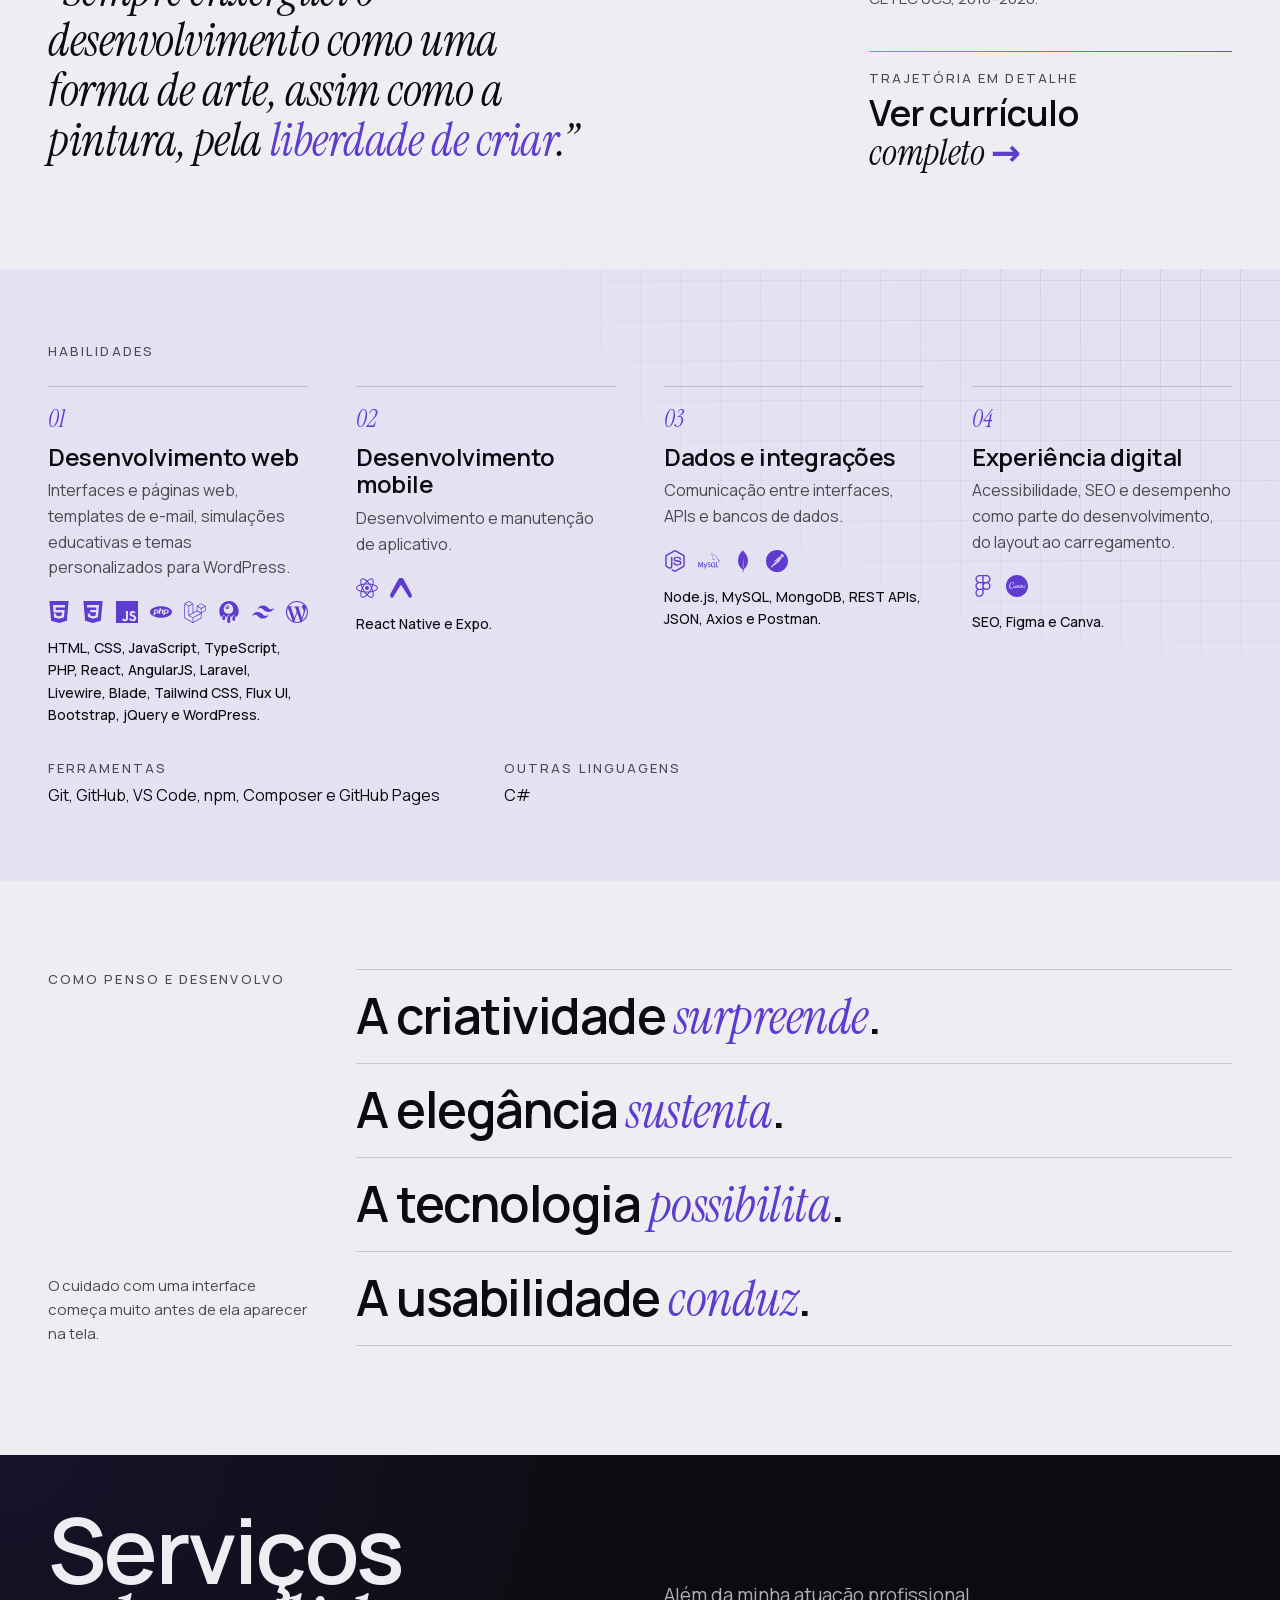
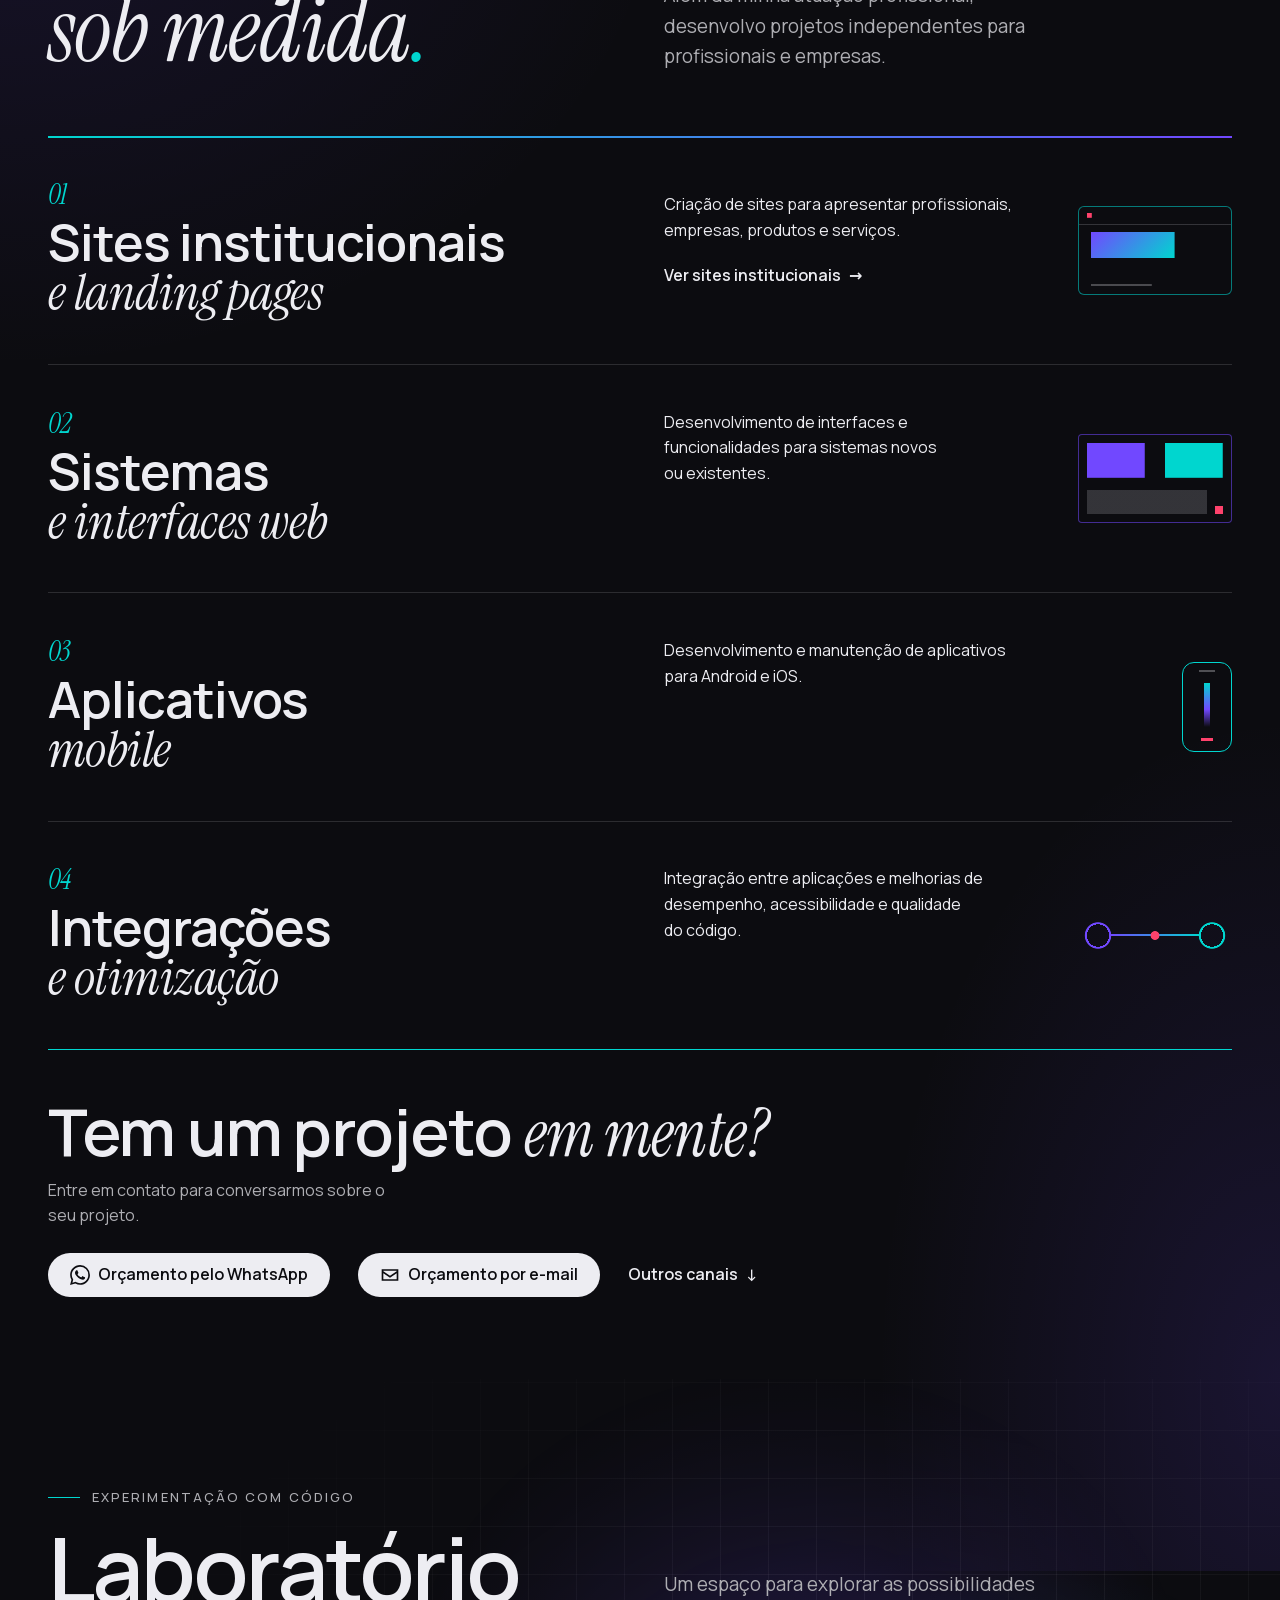
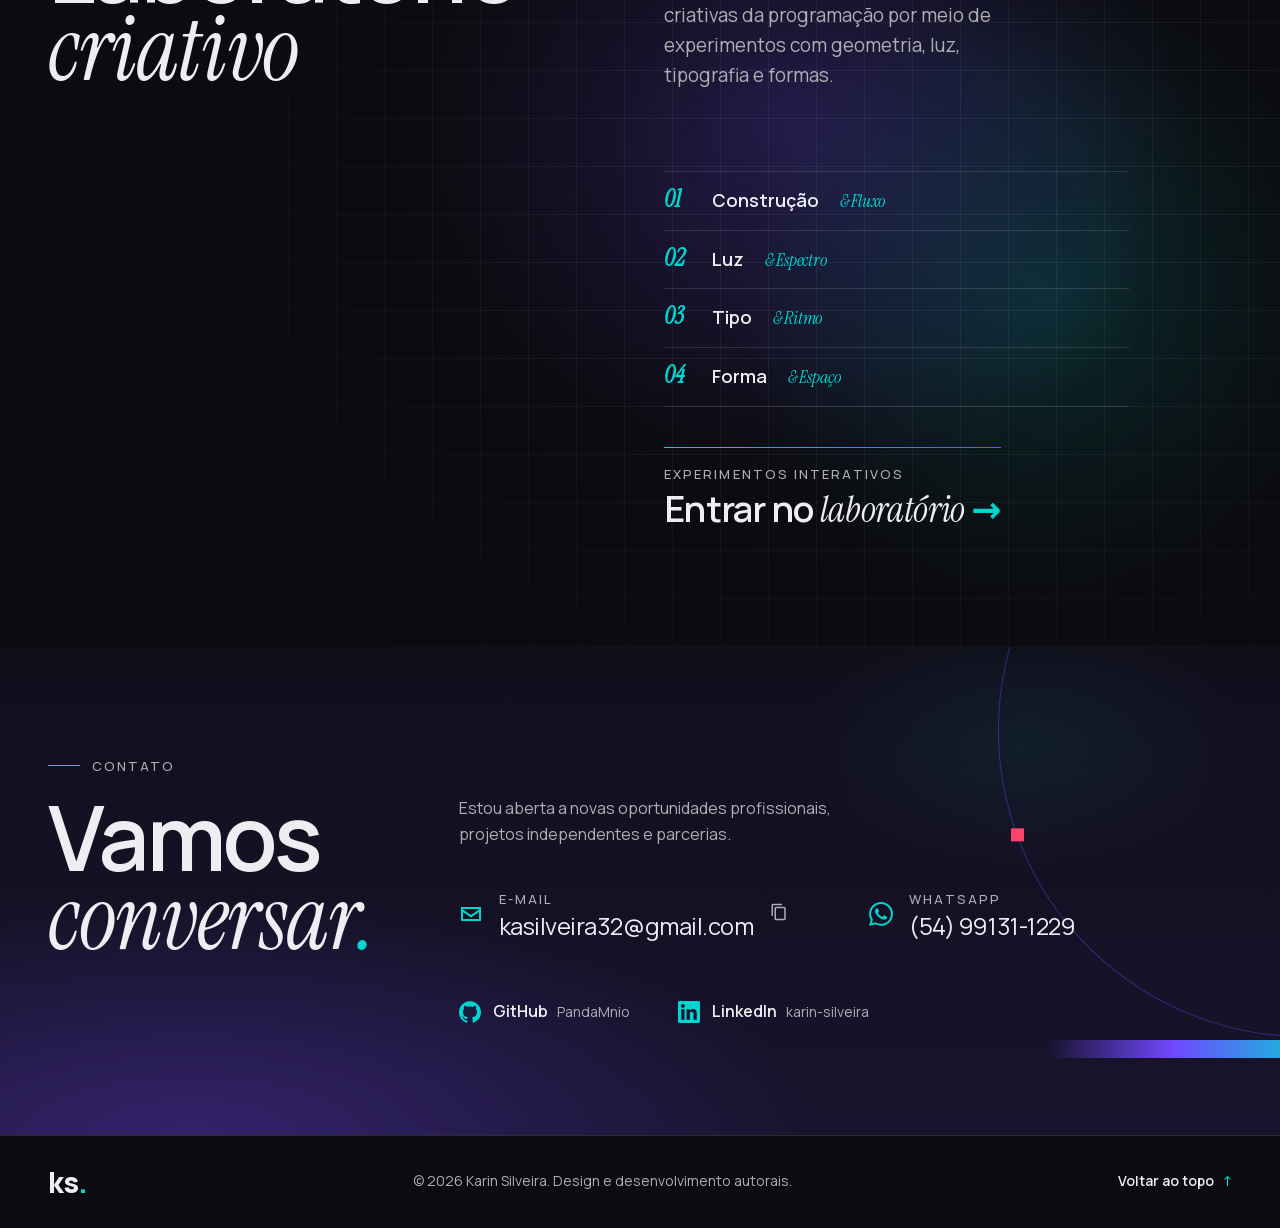
==== commit 451c46d7: "style: ajustes de UX/UI" ====
--- a/index.html
+++ b/index.html
@@ -99,41 +99,41 @@
         <div class="section-intro works-intro">
           <h2 class="display" id="projetos-titulo">Projetos <span class="voice">selecionados</span></h2>
           <p>Conheça os projetos que desenvolvo, desde a concepção até a implementação.</p>
-        </div>
-
-        <article class="feature project-spectrum" aria-labelledby="destaque-spectrum">
-          <div class="feature-visual stage stage-spectrum">
-            <img class="stage-desktop" src="assets/images/spectrum/desktop-inicio-960.webp" srcset="assets/images/spectrum/desktop-inicio-640.webp 640w, assets/images/spectrum/desktop-inicio-960.webp 960w, assets/images/spectrum/desktop-inicio-1440.webp 1440w" sizes="(min-width: 56rem) 44vw, 72vw" width="1440" height="900" loading="lazy" decoding="async" alt="Este portfólio no desktop: o nome Karin Silveira e a escultura de uma fita que passa de grade a um gradiente Aqua e Ultraviolet.">
-            <img class="stage-mobile" src="assets/images/spectrum/mobile-inicio-390.webp" srcset="assets/images/spectrum/mobile-inicio-390.webp 390w, assets/images/spectrum/mobile-inicio-780.webp 780w" sizes="(min-width: 56rem) 12vw, 20vw" width="780" height="1688" loading="lazy" decoding="async" alt="O mesmo portfólio no celular, com a escultura ancorada na base.">
-          </div>
-          <div class="feature-text">
-            <p class="eyebrow">Projetos em destaque</p>
-            <h3 id="destaque-spectrum"><a class="card-link" href="projetos/spectrum/">Spectrum <span class="voice">portfólio profissional <span aria-hidden="true">→</span></span></a></h3>
-            <p>Meu próprio portfólio como projeto de desenvolvimento web e programação criativa, construído com HTML, CSS, JavaScript e SVG.</p>
-          </div>
-        </article>
-
-        <ol class="studies grid-12" role="list">
-          <li class="study">
-            <div class="study-visual stage stage-psicologia stack">
-              <img class="stage-desktop" src="assets/images/psicologia/desktop-inicio-960.webp" srcset="assets/images/psicologia/desktop-inicio-640.webp 640w, assets/images/psicologia/desktop-inicio-960.webp 960w, assets/images/psicologia/desktop-inicio-1440.webp 1440w" sizes="(min-width: 56rem) 44vw, 72vw" width="1440" height="900" loading="lazy" decoding="async" alt="Single page com agendamento online no desktop: o título “Você não precisa ter todas as respostas.”, o botão “Encontre seu horário” e a foto de um consultório com duas poltronas.">
-              <img class="stage-mobile" src="assets/images/psicologia/mobile-inicio-390.webp" srcset="assets/images/psicologia/mobile-inicio-390.webp 390w, assets/images/psicologia/mobile-inicio-780.webp 780w" sizes="(min-width: 56rem) 12vw, 20vw" width="780" height="1688" loading="lazy" decoding="async" alt="A mesma página no celular, com o título, o botão de agendamento e a foto do consultório abaixo.">
-            </div>
-            <div class="study-text">
-              <p class="eyebrow">Coleção · 1 projeto</p>
-              <h3><a class="card-link" href="projetos/sites-institucionais/">Sites institucionais <span aria-hidden="true">→</span></a></h3>
-              <p>Sites e landing pages para profissionais e empresas que desejam apresentar seu trabalho, divulgar seus serviços e estabelecer uma presença digital.</p>
-              <div class="study-projects">
-                <p class="label" id="colecao-sites">Nesta coleção</p>
-                <ul role="list" aria-labelledby="colecao-sites">
-                  <li><a href="projetos/psicologia/">Single page com agendamento online <span aria-hidden="true">→</span></a></li>
-                </ul>
-              </div>
+          <p class="works-more"><a href="projetos/"><span class="label">Acervo completo</span> <span>Ver todos os <span class="voice">projetos</span> <span aria-hidden="true">→</span></span></a></p>
+        </div>
+
+        <ol class="works-track" id="projetos-lista" role="list" aria-labelledby="projetos-titulo">
+          <li class="work project-spectrum">
+            <div class="stage stage-spectrum">
+              <img class="stage-desktop" src="assets/images/spectrum/desktop-inicio-960.webp" srcset="assets/images/spectrum/desktop-inicio-640.webp 640w, assets/images/spectrum/desktop-inicio-960.webp 960w, assets/images/spectrum/desktop-inicio-1440.webp 1440w" sizes="(min-width: 56rem) 38vw, (min-width: 40rem) 46vw, 57vw" width="1440" height="900" loading="lazy" decoding="async" alt="Este portfólio no desktop: o nome Karin Silveira e a escultura de uma fita que passa de grade a um gradiente Aqua e Ultraviolet.">
+              <img class="stage-mobile" src="assets/images/spectrum/mobile-inicio-390.webp" srcset="assets/images/spectrum/mobile-inicio-390.webp 390w, assets/images/spectrum/mobile-inicio-780.webp 780w" sizes="(min-width: 56rem) 11vw, (min-width: 40rem) 13vw, 16vw" width="780" height="1688" loading="lazy" decoding="async" alt="O mesmo portfólio no celular, com a escultura ancorada na base.">
+            </div>
+            <div class="work-text">
+              <p class="index" aria-hidden="true">01</p>
+              <h3><a class="card-link" href="projetos/spectrum/">Spectrum <span class="voice">portfólio profissional</span></a></h3>
+              <p>Portfólio autoral com identidade visual própria, escultura paramétrica em SVG e experimentos interativos, sem frameworks.</p>
+              <span class="work-action" aria-hidden="true">Ver estudo de caso <span>→</span></span>
+            </div>
+          </li>
+          <li class="work project-psicologia">
+            <div class="stage stage-psicologia">
+              <img class="stage-desktop" src="assets/images/psicologia/desktop-inicio-960.webp" srcset="assets/images/psicologia/desktop-inicio-640.webp 640w, assets/images/psicologia/desktop-inicio-960.webp 960w, assets/images/psicologia/desktop-inicio-1440.webp 1440w" sizes="(min-width: 56rem) 38vw, (min-width: 40rem) 46vw, 57vw" width="1440" height="900" loading="lazy" decoding="async" alt="Single page com agendamento online no desktop: o título “Você não precisa ter todas as respostas.”, o botão “Encontre seu horário” e a foto de um consultório com duas poltronas.">
+              <img class="stage-mobile" src="assets/images/psicologia/mobile-inicio-390.webp" srcset="assets/images/psicologia/mobile-inicio-390.webp 390w, assets/images/psicologia/mobile-inicio-780.webp 780w" sizes="(min-width: 56rem) 11vw, (min-width: 40rem) 13vw, 16vw" width="780" height="1688" loading="lazy" decoding="async" alt="A mesma página no celular, com o título, o botão de agendamento e a foto do consultório abaixo.">
+            </div>
+            <div class="work-text">
+              <p class="index" aria-hidden="true">02</p>
+              <h3><a class="card-link" href="projetos/psicologia/">Single page <span class="voice">com agendamento online</span></a></h3>
+              <p>Site de página única para profissionais que atendem com hora marcada, com agendamento demonstrativo e interface responsiva.</p>
+              <span class="work-action" aria-hidden="true">Ver estudo de caso <span>→</span></span>
             </div>
           </li>
         </ol>
 
-        <p class="works-more"><a href="projetos/"><span class="label">Acervo</span> <span>Todos os <span class="voice">projetos</span> <span aria-hidden="true">→</span></span></a></p>
+        <div class="works-controls" hidden>
+          <p class="works-count" aria-hidden="true"></p>
+          <button type="button" class="works-prev" aria-controls="projetos-lista" aria-label="Projeto anterior"><span aria-hidden="true">←</span></button>
+          <button type="button" class="works-next" aria-controls="projetos-lista" aria-label="Próximo projeto"><span aria-hidden="true">→</span></button>
+        </div>
       </section>
 
       <section id="sobre" class="about light grid-12" aria-labelledby="sobre-titulo">
@@ -154,7 +154,7 @@
         <p class="about-lead">Sou desenvolvedora de software e trabalho com diferentes tecnologias e aplicações.</p>
 
         <div class="about-text">
-          <p>Sou curiosa por natureza e gosto de compreender o que estou desenvolvendo, questionar soluções e descobrir outras formas de resolver um problema. Prezo pela qualidade do meu trabalho, tenho senso crítico e valorizo a liberdade de criação que a tecnologia oferece.</p>
+          <p>Sou curiosa por natureza e gosto de compreender o que estou desenvolvendo, questionar soluções e descobrir outras formas de resolver um problema. Prezo pela qualidade do meu trabalho, tenho senso crítico.</p>
           <p>Quero construir uma carreira diversificada dentro da computação, aprofundando meus conhecimentos, explorando novas áreas e assumindo desafios que ampliem minha experiência e minha capacidade de atuação.</p>
         </div>
 
@@ -165,7 +165,7 @@
             <div>
               <dt>Experiência profissional</dt>
               <dd class="fact-value">5+ anos</dd>
-              <dd>Desenvolvimento web e mobile, desde 2021.</dd>
+              <dd>Web e mobile, desde 2021.</dd>
             </div>
             <div>
               <dt>Bacharelado concluído</dt>
@@ -175,29 +175,15 @@
             <div>
               <dt>Formação técnica</dt>
               <dd class="fact-value">Informática</dd>
-              <dd>CETEC UCS: colegial técnico (2019–2020) e ensino médio profissionalizante pós-médio (2018–2020).</dd>
+              <dd>CETEC UCS, 2018–2020.</dd>
             </div>
           </dl>
-          <p class="about-resume"><a class="cta" href="curriculo/">Ver currículo <span aria-hidden="true">→</span></a></p>
-        </div>
-
-        <div class="about-community">
-          <h3 class="label">Comunidade e aprendizado contínuo</h3>
-          <dl>
-            <div>
-              <dt>Mentoria</dt>
-              <dd>Mentora de tecnologia no Startup Weekend Indústria 4.0 <span>Caxias do Sul, 2024</span></dd>
-            </div>
-            <div>
-              <dt>Eventos</dt>
-              <dd>Codecon <span>2024, 2025 e 2026</span></dd>
-              <dd>Front in Floripa <span>2024 e 2025</span></dd>
-            </div>
-          </dl>
-        </div>
+          <p class="works-more about-resume"><a href="curriculo/"><span class="label">Trajetória em detalhe</span> <span>Ver currículo <span class="voice">completo</span> <span aria-hidden="true">→</span></span></a></p>
+        </div>
+
 
         <div class="about-capabilities">
-          <h3 class="label">Capacidades</h3>
+          <h3 class="label">Habilidades</h3>
           <ol class="capabilities" role="list">
             <li class="capability">
               <p class="index" aria-hidden="true">01</p>
@@ -218,12 +204,12 @@
             <li class="capability">
               <p class="index" aria-hidden="true">02</p>
               <h4 class="item-title">Desenvolvimento mobile</h4>
-              <p>Desenvolvimento e manutenção de aplicativo mobile.</p>
+              <p>Desenvolvimento e manutenção de aplicativo.</p>
               <div class="capability-icons" aria-hidden="true">
                 <svg width="24" height="24" focusable="false"><use href="assets/icons/tech.svg#react"></use></svg>
                 <svg width="24" height="24" focusable="false"><use href="assets/icons/tech.svg#expo"></use></svg>
               </div>
-              <p class="capability-stack">React Native e Expo, com cursos complementares de React Native, Expo e Hooks.</p>
+              <p class="capability-stack">React Native e Expo.</p>
             </li>
             <li class="capability">
               <p class="index" aria-hidden="true">03</p>
@@ -282,7 +268,7 @@
           <li class="service grid-12">
             <h3>Sites institucionais <span class="voice">e landing pages</span></h3>
             <p>Criação de sites para apresentar profissionais, empresas, produtos e serviços.</p>
-            <a class="link" href="projetos/sites-institucionais/">Ver sites institucionais <span aria-hidden="true">→</span></a>
+            <a class="link" href="projetos/?categoria=sites-institucionais">Ver sites institucionais <span aria-hidden="true">→</span></a>
           </li>
           <li class="service grid-12">
             <h3>Sistemas <span class="voice">e interfaces web</span></h3>
@@ -311,15 +297,21 @@
         </div>
       </section>
 
-      <section id="laboratorio" class="lab ambient" aria-labelledby="laboratorio-titulo">
+      <section id="laboratorio" class="lab lab-teaser ambient grid-12"aria-labelledby="laboratorio-titulo">
         <div class="section-intro lab-intro">
           <div>
-            <p class="eyebrow">Laboratório</p>
+            <p class="eyebrow">Experimentação com código</p>
             <h2 id="laboratorio-titulo" class="display">Laboratório <span class="voice">criativo</span></h2>
           </div>
-          <p>Um espaço dedicado à experimentação com código. Explore diferentes formas de trabalhar com geometria, luz, cor e tipografia.</p>
-        </div>
-        <p class="works-more"><a href="laboratorio/"><span class="label">Quatro experimentos</span> <span>Entrar no <span class="voice">laboratório</span> <span aria-hidden="true">→</span></span></a></p>
+          <p>Um espaço para explorar as possibilidades criativas da programação por meio de experimentos com geometria, luz, tipografia e formas.</p>
+        </div>
+        <ol class="lab-index" role="list">
+          <li><span class="index" aria-hidden="true">01</span>Construção <span class="voice">&amp; Fluxo</span></li>
+          <li><span class="index" aria-hidden="true">02</span>Luz <span class="voice">&amp; Espectro</span></li>
+          <li><span class="index" aria-hidden="true">03</span>Tipo <span class="voice">&amp; Ritmo</span></li>
+          <li><span class="index" aria-hidden="true">04</span>Forma <span class="voice">&amp; Espaço</span></li>
+        </ol>
+        <p class="works-more"><a href="laboratorio/"><span class="label">Experimentos interativos</span> <span>Entrar no <span class="voice">laboratório</span> <span aria-hidden="true">→</span></span></a></p>
       </section>
 
       <section id="contato" class="contact ambient grid-12" aria-labelledby="contato-titulo">
@@ -335,8 +327,7 @@
           <p class="contact-lead">Estou aberta a novas oportunidades profissionais, projetos independentes e parcerias.</p>
 
           <div class="contact-groups">
-            <div class="contact-group" role="group" aria-labelledby="contato-direto">
-              <h3 id="contato-direto" class="label">Contato direto</h3>
+            <div class="contact-group">
               <ul class="contact-direct" role="list">
                 <li>
                   <a href="mailto:kasilveira32@gmail.com">
@@ -359,8 +350,7 @@
               </ul>
             </div>
 
-            <div class="contact-group" role="group" aria-labelledby="contato-presenca">
-              <h3 id="contato-presenca" class="label">Presença profissional</h3>
+            <div class="contact-group">
               <ul class="contact-channels" role="list">
                 <li>
                   <a href="https://github.com/PandaMnio" target="_blank" rel="me noopener">
@@ -383,10 +373,8 @@
 
     <footer class="site-footer">
       <a class="signature" href="./" aria-label="ks. — Karin Silveira, página inicial">ks<span>.</span></a>
-      <p>© 2026 Karin Silveira. Design e desenvolvimento autorais, com auxílio de IA.</p>
+      <p>© 2026 Karin Silveira. Design e desenvolvimento autorais.</p>
       <a class="link to-top" href="#topo">Voltar ao topo <span aria-hidden="true">↑</span></a>
     </footer>
-
-    <p class="site-status"><span>Projeto em construção</span><i aria-hidden="true"></i></p>
   </body>
 </html>
--- a/styles/global.css
+++ b/styles/global.css
@@ -250,7 +250,24 @@
 .section-intro > p {
   max-inline-size: 34ch;
   margin: 0;
+  font-size: clamp(1rem, 0.95rem + 0.3vw, 1.1875rem);
   color: var(--color-muted);
+}
+
+/* A coluna 7 é o eixo do texto de apoio em todas as seções da homepage. */
+@media (min-width: 56rem) {
+  .section-intro {
+    display: grid;
+    grid-template-columns: repeat(12, minmax(0, 1fr));
+  }
+
+  .section-intro > :first-child {
+    grid-column: 1 / 7;
+  }
+
+  .section-intro > p {
+    grid-column: 7 / 12;
+  }
 }
 
 .item-title {
@@ -531,14 +548,6 @@
   outline: 1px solid color-mix(in srgb, var(--color-porcelain) 20%, transparent);
 }
 
-.stack {
-  box-shadow:
-    -0.5rem -0.5rem 0 -1px var(--color-bg),
-    -0.5rem -0.5rem 0 0 rgb(237 237 242 / 0.2),
-    -1rem -1rem 0 -1px var(--color-bg),
-    -1rem -1rem 0 0 rgb(237 237 242 / 0.12);
-}
-
 /* Sem color-mix: só o que afeta legibilidade ou função. */
 
 @supports not (color: color-mix(in srgb, red, blue)) {
--- a/styles/main.css
+++ b/styles/main.css
@@ -1,6 +1,7 @@
 
 .site-header {
   position: relative;
+  background: transparent;
   z-index: 2;
   display: flex;
   flex-wrap: wrap;
@@ -170,137 +171,6 @@
   }
 }
 
-.site-status {
-  position: fixed;
-  z-index: 10;
-  inset-block-start: 50%;
-  inset-inline-end: 0;
-  display: flex;
-  flex-direction: column;
-  align-items: center;
-  gap: 0.875rem;
-  margin: 0;
-  padding: 1.125rem 0.5625rem 1.25rem;
-  border: 1px solid color-mix(in srgb, var(--color-aqua) 45%, transparent);
-  border-inline-end: 0;
-  border-radius: 0.875rem 0 0 0.875rem;
-  font-family: var(--font-sans);
-  font-size: 0.75rem;
-  font-weight: 600;
-  line-height: 1;
-  letter-spacing: 0.16em;
-  text-transform: uppercase;
-  white-space: nowrap;
-  color: var(--color-porcelain);
-  background:
-    linear-gradient(color-mix(in srgb, var(--color-ultraviolet) 22%, transparent), color-mix(in srgb, var(--color-aqua) 10%, transparent)),
-    color-mix(in srgb, var(--color-obsidian) 88%, transparent);
-  -webkit-backdrop-filter: blur(10px);
-  backdrop-filter: blur(10px);
-  box-shadow:
-    -0.5rem 0 2.5rem -0.75rem color-mix(in srgb, var(--color-ultraviolet) 80%, transparent),
-    inset 1px 0 0 color-mix(in srgb, var(--color-porcelain) 12%, transparent);
-  transform: translateY(-50%);
-}
-
-.site-status span {
-  writing-mode: vertical-rl;
-}
-
-.site-status i {
-  position: relative;
-  --track: 3.5rem;
-  inline-size: 2px;
-  block-size: var(--track);
-  border-radius: 1px;
-  background: color-mix(in srgb, var(--color-porcelain) 16%, transparent);
-}
-
-.site-status i::before,
-.site-status i::after {
-  content: "";
-  position: absolute;
-}
-
-.site-status i::before {
-  inset: 0;
-  border-radius: inherit;
-  background: linear-gradient(var(--color-aqua), var(--color-ultraviolet));
-  transform-origin: top;
-}
-
-.site-status i::after {
-  inset-block-end: -0.1875rem;
-  inset-inline-start: 50%;
-  inline-size: 0.4375rem;
-  block-size: 0.4375rem;
-  margin-inline-start: -0.21875rem;
-  border-radius: 50%;
-  background: var(--color-pulse);
-  box-shadow: 0 0 0 3px color-mix(in srgb, var(--color-pulse) 24%, transparent), 0 0 0.75rem var(--color-pulse);
-}
-
-@media (max-width: 39.99rem) {
-  .site-status {
-    inset-block: auto 0;
-    inset-inline: 0;
-    inline-size: fit-content;
-    max-inline-size: calc(100% - 2rem);
-    margin-inline: auto;
-    flex-direction: row;
-    gap: 0.75rem;
-    padding: 0.6875rem 1.25rem calc(0.6875rem + env(safe-area-inset-bottom));
-    border-block-end: 0;
-    border-inline-end: 1px solid color-mix(in srgb, var(--color-aqua) 45%, transparent);
-    border-radius: 0.875rem 0.875rem 0 0;
-    font-size: 0.6875rem;
-    letter-spacing: 0.14em;
-    background:
-      linear-gradient(color-mix(in srgb, var(--color-ultraviolet) 18%, transparent), color-mix(in srgb, var(--color-aqua) 8%, transparent)),
-      color-mix(in srgb, var(--color-obsidian) 82%, transparent);
-    -webkit-backdrop-filter: blur(14px) saturate(1.2);
-    backdrop-filter: blur(14px) saturate(1.2);
-    box-shadow: 0 -0.25rem 1.5rem -0.75rem color-mix(in srgb, var(--color-ultraviolet) 70%, transparent);
-    transform: none;
-  }
-
-  .site-status span {
-    writing-mode: horizontal-tb;
-  }
-
-  .site-status i {
-    --track: 2.5rem;
-    inline-size: var(--track);
-    block-size: 2px;
-  }
-
-  .site-status i::before {
-    transform-origin: left;
-  }
-
-  .site-status i::after {
-    inset-block-end: auto;
-    inset-block-start: 50%;
-    inset-inline-start: auto;
-    inset-inline-end: -0.1875rem;
-    margin: -0.21875rem 0 0;
-  }
-
-  body {
-    padding-block-end: 3rem;
-  }
-}
-
-.site-header.is-open ~ .site-status {
-  visibility: hidden;
-}
-
-@media print {
-  .site-status {
-    display: none;
-  }
-}
-
 .hero {
   overflow: clip;
   display: grid;
@@ -467,13 +337,6 @@
     stroke-width: 1.5;
     stroke-linecap: round;
     stroke-linejoin: round;
-  }
-}
-
-/* Acima da barra fixa do selo de status. */
-@media (max-width: 39.99rem) {
-  .scroll-cue {
-    inset-block-end: 1.5rem;
   }
 }
 
@@ -508,102 +371,174 @@
 }
 
 .works-intro {
-  margin-block-end: clamp(2.5rem, 6vw, 4.5rem);
-}
-
-.studies {
-  display: grid;
-  gap: clamp(3rem, 9vw, 4.5rem) var(--gutter);
-}
-
-.study {
+  display: grid;
+  grid-template-columns: minmax(0, 1fr) auto;
+  gap: 1.25rem var(--gutter);
+  margin-block-end: clamp(2rem, 5vw, 4rem);
+}
+
+.works-intro > :not(.works-more) {
+  grid-column: 1;
+}
+
+/* O acervo divide a linha com o cabeçalho, separado dos projetos e dos controles. */
+.works-intro .works-more {
+  grid-area: 1 / 2 / 3 / 3;
+  max-inline-size: none;
+  margin: 0;
+}
+
+.works-intro .works-more a {
+  font-size: clamp(1.125rem, 1rem + 0.6vw, 1.5rem);
+}
+
+@media (max-width: 39.99rem) {
+  .works-intro .works-more {
+    grid-area: auto / 1 / auto / -1;
+    justify-self: end;
+    margin-block-start: 0.75rem;
+  }
+}
+
+/* Rolagem nativa: gestos, teclado e snap funcionam sem JS; o próximo projeto aparece na borda. */
+.works-track {
   position: relative;
-}
-
-.study .eyebrow {
-  margin-block: 1.25rem 0.5rem;
-}
-
-.study h3 {
-  margin-block: 0 0.25rem;
-  font-size: clamp(1.375rem, 1.125rem + 1vw, 2rem);
-}
-
-.study h3 + p {
+  display: grid;
+  grid-auto-flow: column;
+  grid-auto-columns: 86%;
+  gap: var(--gutter);
+  margin-inline: calc(var(--gutter) * -1);
+  padding: 0.25rem var(--gutter) 1.5rem;
+  overflow-x: auto;
+  overscroll-behavior-x: contain;
+  scroll-snap-type: x mandatory;
+  scroll-padding-inline: var(--gutter);
+  scrollbar-width: none;
+  /* Barras sobrepostas (macOS) ignoram scrollbar-width ao rolar; a faixa inferior onde são desenhadas fica recortada. */
+  margin-block-end: -1.25rem;
+  clip-path: inset(0 0 1.25rem);
+}
+
+.work {
+  position: relative;
+  scroll-snap-align: start;
+}
+
+.work:has(.card-link:hover, .card-link:focus-visible) .stage {
+  border-color: var(--color-accent);
+}
+
+.work-text {
+  margin-block-start: 1.25rem;
+}
+
+.work .index {
+  margin-block-end: 0.5rem;
+}
+
+.work h3 {
+  margin: 0 0 0.75rem;
+  font-size: clamp(1.75rem, 1.2rem + 2vw, 3rem);
+  line-height: 0.95;
+}
+
+.work .voice {
+  display: block;
+  color: var(--project-light);
+}
+
+.work-text > p:not(.index) {
+  max-inline-size: none;
   margin: 0;
   color: var(--color-muted);
 }
 
-:is(.study, .entry, .feature):has(.card-link:hover, .card-link:focus-visible) .stage {
-  border-color: var(--color-accent);
-}
-
-.study-projects {
-  margin-block-start: 1.25rem;
-}
-
-.study-projects .label {
-  margin: 0 0 0.25rem;
-}
-
-.study-projects a {
-  position: relative;
-  z-index: 1;
+.work-text > p.label {
+  margin-block-end: 0.75rem;
+  color: var(--color-accent);
+}
+
+/* O quadrado Pulse do Spectrum orienta a leitura: assina a classificação de cada projeto e os blocos dos estudos. */
+.work-text > p.label::before,
+.case-label::before {
+  content: "";
+  display: inline-block;
+  inline-size: 0.4375rem;
+  block-size: 0.4375rem;
+  margin-inline-end: 0.625rem;
+  vertical-align: 0.0625em;
+  background: var(--color-pulse);
+}
+
+.work-action {
+  display: inline-block;
+  margin-block-start: 1rem;
+  font-weight: 600;
+  text-decoration: underline;
+  text-decoration-color: var(--color-accent);
+  text-decoration-thickness: 1px;
+  text-underline-offset: 0.4em;
+}
+
+.work-action span {
+  display: inline-block;
+  color: var(--color-accent);
+}
+
+.work:has(.card-link:hover, .card-link:focus-visible) .work-action {
+  text-decoration-thickness: 2px;
+}
+
+.works-controls:not([hidden]) {
   display: flex;
   align-items: center;
-  justify-content: space-between;
-  gap: 1rem;
-  min-block-size: 2.75rem;
-  border-block: var(--line);
-  font-weight: 500;
+  gap: 0.75rem;
+  margin-block-start: clamp(1.75rem, 4vw, 2.5rem);
+}
+
+.works-count {
+  margin: 0 auto 0 0;
+  font-size: 0.8125rem;
+  letter-spacing: 0.16em;
+  color: var(--color-muted);
+}
+
+.works-count span {
   color: var(--color-text);
-  text-decoration: none;
-}
-
-.study-projects a:hover,
-.study-projects a:focus-visible {
+}
+
+.works-controls button {
+  display: grid;
+  place-items: center;
+  inline-size: 2.75rem;
+  block-size: 2.75rem;
+  padding: 0;
+  border: var(--line);
+  border-radius: 50%;
+  font: inherit;
+  font-size: 1.125rem;
+  color: var(--color-text);
+  background: transparent;
+  cursor: pointer;
+}
+
+.works-controls button:is(:hover, :focus-visible):not([aria-disabled="true"]) {
+  border-color: var(--color-accent);
   color: var(--color-accent);
 }
 
-.study-projects [aria-hidden] {
-  display: inline-block;
-  color: var(--color-accent);
-}
-
-.feature {
-  position: relative;
-  margin-block-end: clamp(3.5rem, 10vw, 6rem);
-}
-
-.feature .eyebrow {
-  margin-block: 1.5rem 0.75rem;
-}
-
-.feature h3 {
-  margin: 0 0 1rem;
-  font-size: clamp(2.25rem, 1.25rem + 3.5vw, 4.5rem);
-  line-height: 0.92;
-}
-
-:is(.feature, .entry-feature) .voice {
-  display: block;
-  color: var(--project-light);
-}
-
-.feature-text > p:last-child {
-  max-inline-size: 34ch;
-  margin: 0;
-  color: var(--color-muted);
+.works-controls [aria-disabled="true"] {
+  opacity: 0.35;
+  cursor: default;
 }
 
 .works-more {
   max-inline-size: none;
   margin: clamp(2.5rem, 6vw, 3.5rem) 0 0;
-  text-align: end;
 }
 
 .works-more a {
-  display: inline-grid;
+  display: grid;
   justify-items: start;
   gap: 0.5rem;
   padding-block: 1.25rem 0.5rem;
@@ -611,7 +546,6 @@
   font-weight: 600;
   line-height: 1.1;
   letter-spacing: -0.02em;
-  text-align: start;
   color: var(--color-text);
   text-decoration: none;
   background: linear-gradient(90deg, var(--color-aqua), var(--color-ultraviolet)) top left / 100% 1px no-repeat;
@@ -631,74 +565,15 @@
   color: var(--color-accent);
 }
 
+@media (min-width: 40rem) {
+  .works-track {
+    grid-auto-columns: 72%;
+  }
+}
+
 @media (min-width: 56rem) {
-  .works {
-    display: grid;
-    grid-template-columns: repeat(12, minmax(0, 1fr));
-    column-gap: var(--gutter);
-  }
-
-  .works > * {
-    grid-column: 1 / -1;
-  }
-
-  .study {
-    grid-column: span 4;
-  }
-
-  .study:first-child {
-    grid-column: 1 / 9;
-  }
-
-  .study:first-child .study-text {
-    display: grid;
-    grid-template-columns: minmax(0, 1fr) minmax(0, 1fr);
-    column-gap: var(--gutter);
-  }
-
-  .study:first-child .study-text > * {
-    grid-column: 1;
-  }
-
-  .study:first-child .study-projects {
-    grid-area: 1 / 2 / 4 / 3;
-    align-self: end;
-    margin: 0;
-  }
-
-  .works-more {
-    justify-self: end;
-  }
-
-  .feature {
-    display: grid;
-    grid-template-columns: repeat(12, minmax(0, 1fr));
-    column-gap: var(--gutter);
-    align-items: end;
-  }
-
-  .feature-visual {
-    grid-area: 1 / 5 / 2 / 13;
-  }
-
-  .feature-text {
-    grid-area: 1 / 1 / 2 / 5;
-  }
-
-  .feature .eyebrow {
-    margin-block-start: 0;
-  }
-
-  /* Com um único item, o acervo ocupa o canto livre (linhas: intro, destaque, mosaico). */
-  .works:has(.study:only-child) .studies {
-    grid-row: 3;
-  }
-
-  .works:has(.study:only-child) .works-more {
-    grid-area: 3 / 10 / 4 / 13;
-    align-self: end;
-    justify-self: stretch;
-    margin: 0;
+  .works-track {
+    grid-auto-columns: 62%;
   }
 }
 
@@ -707,9 +582,11 @@
   padding-block: clamp(2rem, 1rem + 3vw, 4rem) clamp(3rem, 1.5rem + 4.5vw, 7rem);
 }
 
+/* A luz do canto inferior se estende sob o Laboratório, para não ser cortada na borda da seção. */
 .services::before {
+  inset-block-end: -12rem;
   background:
-    radial-gradient(45% 55% at 100% 100%, var(--light-top), transparent 70%),
+    radial-gradient(45% 55% at 100% calc(100% - 12rem), var(--light-top), transparent 70%),
     radial-gradient(70% 40% at 0% 0%, color-mix(in srgb, var(--color-ultraviolet) 11%, transparent), transparent 75%);
 }
 
@@ -833,7 +710,7 @@
 
 @media (min-width: 56rem) {
   .service {
-    row-gap: 0;
+    gap: 0 var(--gutter);
   }
 
   .service h3 {
@@ -864,11 +741,12 @@
   position: relative;
   isolation: isolate;
   overflow: clip;
+  background: radial-gradient(40% 28% at 0% 62%, color-mix(in srgb, var(--color-aqua) 9%, transparent), transparent 70%);
   padding: clamp(0.5rem, 1.5vw, 1.5rem) var(--gutter) var(--space-section);
 }
 
 .archive-intro {
-  margin-block-end: clamp(2.5rem, 8vw, 6rem);
+  margin-block-end: clamp(1.75rem, 4vw, 3rem);
 }
 
 .archive h1 {
@@ -879,40 +757,6 @@
   max-inline-size: 38ch;
   margin: 0;
   color: var(--color-muted);
-}
-
-.archive-index {
-  margin-block-start: clamp(1.5rem, 4vw, 2.5rem);
-  padding-block-start: 0.25rem;
-  background: linear-gradient(90deg, var(--color-aqua), var(--color-ultraviolet)) top left / 100% 1px no-repeat;
-}
-
-.archive-index ul {
-  display: flex;
-  flex-wrap: wrap;
-  gap: 0 clamp(1.5rem, 4vw, 3rem);
-}
-
-.archive-index a {
-  display: inline-flex;
-  align-items: center;
-  gap: 0.5rem;
-  min-block-size: 2.75rem;
-  font-weight: 500;
-  color: var(--color-text);
-  text-decoration: none;
-}
-
-.archive-index a:hover,
-.archive-index a:focus-visible {
-  text-decoration: underline;
-  text-decoration-color: var(--color-accent);
-  text-underline-offset: 0.3em;
-}
-
-.archive-index span {
-  display: inline-block;
-  color: var(--color-accent);
 }
 
 .explore {
@@ -1058,243 +902,96 @@
   }
 }
 
-.cover {
+.archive-filters:not([hidden]) {
+  margin-block-end: clamp(2rem, 5vw, 3.5rem);
+}
+
+.archive-filters [role="group"] {
+  display: flex;
+  flex-wrap: wrap;
+  gap: 0.5rem;
+}
+
+.archive-filters button {
+  min-block-size: 2.75rem;
+  padding-inline: 1.125rem;
+  border: var(--line);
+  border-radius: 999px;
+  font: inherit;
+  font-size: 0.9375rem;
+  font-weight: 500;
+  color: var(--color-text);
+  background: transparent;
+  cursor: pointer;
+}
+
+.archive-filters button:is(:hover, :focus-visible) {
+  border-color: var(--color-accent);
+}
+
+/* A seleção muda de forma (preenchimento) e de peso, não só de cor. */
+.archive-filters button[aria-pressed="true"] {
+  border-color: transparent;
+  font-weight: 700;
+  color: var(--color-bg);
+  background: var(--color-accent);
+}
+
+.archive-select {
   position: relative;
-  aspect-ratio: 4 / 5;
-  border: var(--line);
-  background: radial-gradient(circle at 40% 40%, color-mix(in srgb, var(--color-ultraviolet) 30%, transparent), transparent 60%);
-}
-
-.cover::before,
-.cover::after {
+  display: none;
+}
+
+.archive-select::after {
   content: "";
   position: absolute;
-}
-
-.cover::before {
-  inset-block-start: 14%;
-  inset-inline-start: 8%;
-  inline-size: 76%;
-  aspect-ratio: 1;
-  border: 1px solid color-mix(in srgb, var(--color-porcelain) 24%, transparent);
-  border-radius: 50%;
-}
-
-.cover::after {
-  inset-block: 22% 12%;
-  inset-inline-end: 14%;
-  inline-size: 26%;
+  inset-block-start: calc(50% - 0.375rem);
+  inset-inline-end: 1.25rem;
+  inline-size: 0.5rem;
+  block-size: 0.5rem;
+  border: solid var(--color-accent);
+  border-width: 0 2px 2px 0;
+  rotate: 45deg;
+  pointer-events: none;
+}
+
+.archive-select select {
+  appearance: none;
+  inline-size: 100%;
+  min-block-size: 2.75rem;
+  padding-inline: 1.125rem 2.75rem;
+  border: var(--line);
   border-radius: 999px;
-  background: var(--surface-flow);
-}
-
-.collection-intro .cover {
-  inline-size: min(26%, 6.5rem);
-  margin: 1.5rem 0 0 auto;
-}
-
-.category {
-  padding: 0;
-  scroll-margin-block-start: 1.5rem;
-}
-
-.category + .category {
-  margin-block-start: var(--space-section);
-}
-
-.category-head {
-  position: relative;
-  margin-block-end: clamp(2rem, 5vw, 3.5rem);
-}
-
-.category-head h2 {
-  margin: 0 0 0.75rem;
-  font-size: clamp(2.25rem, 1.25rem + 4vw, 5rem);
-  line-height: 0.95;
-}
-
-.category-head h2 + p {
-  max-inline-size: 40ch;
-  margin: 0;
-  color: var(--color-muted);
+  font: inherit;
+  font-size: 0.9375rem;
+  font-weight: 600;
+  color: var(--color-text);
+  background: transparent;
+  cursor: pointer;
+}
+
+.archive-select select:hover {
+  border-color: var(--color-accent);
+}
+
+@media (max-width: 39.99rem) {
+  .archive-filters [role="group"] {
+    display: none;
+  }
+
+  .archive-select {
+    display: block;
+  }
 }
 
 .archive-list {
-  border-block-end: var(--line);
-}
-
-.entry {
-  position: relative;
-  display: grid;
-  grid-template-columns: 1fr minmax(0, auto);
-  grid-template-areas:
-    "number visual"
-    "title visual"
-    "summary summary"
-    "meta meta";
-  align-items: start;
-  column-gap: var(--gutter);
-  padding-block: clamp(1.5rem, 4vw, 2.75rem);
-  border-block-start: var(--line);
-}
-
-.entry-number {
-  grid-area: number;
-  margin: 0;
-  font-family: var(--font-serif);
-  font-size: clamp(2rem, 1.25rem + 2.5vw, 3.5rem);
-  font-style: italic;
-  line-height: 0.9;
-  color: var(--color-muted);
-}
-
-.entry h3 {
-  grid-area: title;
-  margin-block: 0.5rem 0;
-  font-size: clamp(1.625rem, 1.25rem + 2.25vw, 3.25rem);
-  line-height: 1;
-}
-
-.entry-summary {
-  grid-area: summary;
-  max-inline-size: 40ch;
-  margin: 1.25rem 0 0;
-  color: var(--color-muted);
-}
-
-.entry-summary p {
-  margin: 0;
-}
-
-.entry-summary p + p {
-  margin-block-start: 0.75rem;
-}
-
-.entry-meta {
-  grid-area: meta;
-  display: flex;
-  flex-wrap: wrap;
-  gap: 0.75rem 2rem;
-  margin-block: 1.25rem 0;
-}
-
-.entry-meta dt {
-  font-size: 0.75rem;
-}
-
-.entry-meta dd {
-  font-weight: 500;
-}
-
-/* Em telas estreitas, o palco cede espaço ao título sem perder a proporção. */
-.entry .stage {
-  grid-area: visual;
-  align-self: start;
-  inline-size: 9.6rem;
-  max-inline-size: 100%;
-}
-
-.entry-feature {
-  grid-template-columns: minmax(0, 1fr);
-  grid-template-areas: "number" "title" "visual" "summary" "meta";
-}
-
-.entry-feature .stage {
-  inline-size: auto;
-  block-size: auto;
-  margin-block-start: 1.5rem;
-}
-
-@media (max-width: 55.99rem) {
-  .collection-intro {
-    margin-block-end: 2rem;
-  }
-
-  .entry h3 {
-    align-self: start;
-    font-size: clamp(1.375rem, 1rem + 2vw, 2rem);
-  }
-
-  .category-head h2 [aria-hidden] {
-    font-size: 0.75em;
-  }
+  display: grid;
+  gap: clamp(3rem, 8vw, 5rem) var(--gutter);
 }
 
 @media (min-width: 56rem) {
-  .collection-intro {
-    display: grid;
-    grid-template-columns: repeat(12, minmax(0, 1fr));
-    column-gap: var(--gutter);
-    align-items: end;
-  }
-
-  .collection-intro > * {
-    grid-column: 1 / 10;
-  }
-
-  .collection-intro .cover {
-    grid-area: 1 / 10 / 5 / 13;
-    justify-self: end;
-    inline-size: min(100%, 15rem);
-    margin: 0;
-  }
-
-  .category-head {
-    padding-inline-start: calc((100% - 11 * var(--gutter)) / 12 + var(--gutter));
-  }
-
-  .entry {
-    grid-template-columns: repeat(12, minmax(0, 1fr));
-    grid-template-areas: none;
-  }
-
-  .entry-number {
-    grid-area: 1 / 1 / 3 / 2;
-  }
-
-  .entry h3 {
-    grid-area: 1 / 2 / 2 / 8;
-    margin-block-start: 0;
-  }
-
-  .entry-summary {
-    grid-area: 2 / 2 / 3 / 8;
-  }
-
-  .entry-meta {
-    grid-area: 1 / 8 / 3 / 10;
-    flex-direction: column;
-    margin: 0;
-  }
-
-  .entry .stage {
-    grid-area: 1 / 10 / 3 / 13;
-    justify-self: end;
-    inline-size: auto;
-    block-size: min(9rem, 12vw);
-  }
-
-  .entry-feature {
-    grid-template-rows: auto auto 1fr;
-  }
-
-  .entry-feature h3,
-  .entry-feature .entry-summary {
-    grid-column: 2 / 7;
-  }
-
-  .entry-feature .entry-meta {
-    grid-area: 3 / 2 / 4 / 7;
-    align-self: end;
-    flex-direction: row;
-    margin-block-start: 1.5rem;
-  }
-
-  .entry-feature .stage {
-    grid-area: 1 / 7 / 4 / 13;
-    justify-self: stretch;
-    block-size: auto;
-    margin: 0;
+  .archive-list {
+    grid-template-columns: repeat(2, minmax(0, 1fr));
   }
 }
 
@@ -1950,8 +1647,71 @@
 }
 
 .case-brand .voice,
-.case-brand .index {
+.case-brand .index,
+.case-brand .case-label {
   color: var(--color-ultraviolet-deep);
+}
+
+.case-label {
+  margin: 0 0 1rem;
+  color: var(--color-accent);
+}
+
+.psi-head .case-label {
+  margin: 0;
+}
+
+.case h2[id] {
+  scroll-margin-block-start: 1.5rem;
+}
+
+.case-toc {
+  margin-block-start: 2.5rem;
+}
+
+.case-toc .label {
+  margin: 0 0 0.5rem;
+}
+
+.case-toc ol {
+  display: grid;
+  grid-template-rows: repeat(4, auto);
+  grid-auto-flow: column;
+  grid-auto-columns: minmax(0, 1fr);
+  column-gap: var(--gutter);
+}
+
+.project-psicologia .case-toc ol {
+  grid-template-rows: repeat(3, auto);
+}
+
+.case-toc li {
+  border-block-end: var(--line);
+}
+
+.case-toc a {
+  display: flex;
+  align-items: baseline;
+  gap: 0.625rem;
+  min-block-size: 2.75rem;
+  padding-block: 0.75rem 0.625rem;
+  font-size: 0.9375rem;
+  font-weight: 500;
+  line-height: 1.3;
+  color: var(--color-text);
+  text-decoration: none;
+  background: linear-gradient(90deg, var(--color-aqua), var(--color-ultraviolet)) left bottom / 0 2px no-repeat;
+}
+
+.case-toc a:hover,
+.case-toc a:focus-visible {
+  background-size: 100% 2px;
+}
+
+.case-toc .index {
+  flex: none;
+  margin: 0;
+  font-size: 1.125rem;
 }
 
 .spectrum-palette {
@@ -1973,46 +1733,59 @@
 
 .spectrum-legend {
   display: grid;
-  grid-template-columns: repeat(2, minmax(0, 1fr));
-  gap: 1rem var(--gutter);
+  gap: 0 var(--gutter);
   margin-block-start: 1.25rem;
   font-size: 0.875rem;
   color: var(--color-muted);
 }
 
 .spectrum-legend li {
-  padding-block-start: 0.75rem;
+  display: grid;
+  grid-template-columns: 0.75rem minmax(0, 1fr) auto;
+  align-items: baseline;
+  gap: 0.125rem 0.75rem;
+  padding-block: 0.875rem;
   border-block-start: var(--line);
 }
 
 .spectrum-legend li::before {
   content: "";
-  display: inline-block;
-  inline-size: 0.625rem;
-  block-size: 0.625rem;
-  margin-inline-end: 0.5rem;
+  grid-row: 1;
+  align-self: center;
+  block-size: 0.75rem;
   border: var(--line);
   background: var(--swatch);
 }
 
-.spectrum-legend span {
+.legend-name {
   font-weight: 600;
   color: var(--color-text);
 }
 
-.spectrum-legend code {
-  display: block;
-  margin-block: 0.25rem;
-}
-
+.legend-name code {
+  margin-inline-start: 0.375rem;
+  font-weight: 400;
+  color: var(--color-muted);
+}
+
+.legend-share {
+  font-family: var(--font-serif);
+  font-size: 1.375rem;
+  line-height: 1;
+  color: var(--color-text);
+}
+
+.legend-role,
 .spectrum-legend small {
-  display: block;
-  margin-block-start: 0.25rem;
+  grid-column: 2 / -1;
+}
+
+.legend-role {
+  color: var(--color-text);
+}
+
+.spectrum-legend small {
   font-size: 0.8125rem;
-}
-
-.spectrum-legend small:first-of-type {
-  margin-block-start: 0.5rem;
 }
 
 .spectrum-specimen {
@@ -2023,12 +1796,10 @@
   letter-spacing: -0.03em;
 }
 
-.spectrum-forms {
+.spectrum-forms ul {
   display: grid;
   grid-template-columns: repeat(3, minmax(0, 1fr));
   gap: 1.5rem var(--gutter);
-  padding-block-start: 1.5rem;
-  border-block-start: var(--line);
   font-size: 0.75rem;
   font-weight: 500;
   letter-spacing: 0.12em;
@@ -2060,19 +1831,24 @@
 
 .spectrum-contexts ul {
   display: grid;
-  grid-template-columns: minmax(0, 1fr);
+  grid-template-columns: repeat(2, minmax(0, 1fr));
   gap: 1.25rem var(--gutter);
 }
 
+.spectrum-contexts li:nth-child(even) {
+  margin-block-start: clamp(1.25rem, 4vw, 2rem);
+}
+
 .spectrum-contexts .shot-frame {
-  padding: clamp(0.5rem, 1.5vw, 1rem);
+  padding: clamp(0.375rem, 1.5vw, 1rem);
 }
 
 .spectrum-contexts li p {
-  margin: 0.75rem 0 0;
+  margin: 0.625rem 0 0;
   font-size: 0.75rem;
   font-weight: 500;
-  letter-spacing: 0.14em;
+  line-height: 1.4;
+  letter-spacing: clamp(0.08em, 1vw, 0.14em);
   text-transform: uppercase;
   color: var(--color-muted);
 }
@@ -2207,14 +1983,26 @@
   color: var(--color-muted);
 }
 
-@media (min-width: 36rem) {
-  .spectrum-contexts ul {
-    grid-template-columns: repeat(2, minmax(0, 1fr));
-  }
-
-  .spectrum-contexts li:nth-child(even) {
-    margin-block-start: 2rem;
-  }
+/* O quadrado Pulse marca a chegada: a etapa em que a escolha se conclui. */
+.case-steps {
+  --steps: 3;
+}
+
+.case-steps li:last-child .index::after {
+  content: "";
+  display: inline-block;
+  inline-size: 0.4375rem;
+  block-size: 0.4375rem;
+  margin-inline-start: 0.375rem;
+  background: var(--color-pulse);
+}
+
+.case-process .by-author {
+  color: var(--color-text);
+}
+
+.case-process .by-ai {
+  color: var(--color-aqua);
 }
 
 @media (min-width: 40rem) {
@@ -2222,7 +2010,36 @@
     grid-template-columns: repeat(5, minmax(0, 1fr));
   }
 
-  .spectrum-forms {
+  .spectrum-legend li {
+    grid-template-columns: 0.625rem minmax(0, 1fr);
+    align-content: start;
+    column-gap: 0.5rem;
+    padding-block-end: 0;
+  }
+
+  .spectrum-legend li::before {
+    block-size: 0.625rem;
+  }
+
+  .legend-name code {
+    display: block;
+    margin: 0.25rem 0 0;
+  }
+
+  .legend-share,
+  .legend-role {
+    grid-column: 2;
+  }
+
+  .legend-share {
+    margin-block: 0.5rem 0.25rem;
+  }
+
+  .spectrum-legend small:first-of-type {
+    margin-block-start: 0.375rem;
+  }
+
+  .spectrum-forms ul {
     grid-template-columns: repeat(5, minmax(0, 1fr));
   }
 
@@ -2232,9 +2049,18 @@
 }
 
 @media (min-width: 56rem) {
-  .case-purpose .case-spec {
+  .case-toc {
+    grid-area: 5 / 1 / 6 / 5;
+    margin-block-start: 1.5rem;
+  }
+
+  .case-purposes {
     grid-area: 2 / 1 / 3 / 5;
     margin-block-start: 1.5rem;
+  }
+
+  .case-decisions {
+    grid-column: 5 / 13;
   }
 
   .case-purpose .case-spec > div {
@@ -2315,7 +2141,7 @@
   .case-process {
     grid-column: 1 / -1;
     display: grid;
-    grid-template-columns: repeat(5, minmax(0, 1fr));
+    grid-template-columns: repeat(var(--steps, 5), minmax(0, 1fr));
     column-gap: var(--gutter);
     margin-block-start: 1.5rem;
   }
@@ -2465,11 +2291,10 @@
   display: grid;
   grid-template-columns: repeat(auto-fit, minmax(14rem, 1fr));
   gap: 1.5rem var(--gutter);
-  margin: 2rem 0 0;
-}
-
-.about-facts > div,
-.about-community dl > div {
+  margin: clamp(2.5rem, 1.5rem + 4vw, 3.5rem) 0 0;
+}
+
+.about-facts > div {
   padding-block-start: 0.875rem;
   border-block-start: var(--line);
 }
@@ -2478,12 +2303,8 @@
   margin-block-end: 0.5rem;
 }
 
-.about-facts dd,
-.about-community dd {
+.about-facts dd {
   font-size: 0.9375rem;
-}
-
-.about-facts dd {
   color: var(--color-muted);
 }
 
@@ -2497,33 +2318,7 @@
 }
 
 .about-resume {
-  margin: 1.25rem 0 0;
-}
-
-.about-community {
-  margin-block-start: clamp(2.5rem, 1.5rem + 4vw, 4.5rem);
-}
-
-.about-community dl {
-  display: grid;
-  gap: 1.25rem;
-  margin: 0;
-}
-
-.about-community dt {
-  margin-block-end: 0.375rem;
-}
-
-.about-community dd + dd {
-  margin-block-start: 0.25rem;
-}
-
-.about-community dd span {
-  color: var(--color-muted);
-}
-
-.about-community dd span::before {
-  content: " · ";
+  margin-block-start: clamp(1.75rem, 1.25rem + 2vw, 2.5rem);
 }
 
 .about-capabilities,
@@ -2531,9 +2326,29 @@
   margin-block-start: clamp(2.75rem, 1.5rem + 5vw, 5.5rem);
 }
 
+/* Faixa que separa o que a autora faz de quem ela é; a grade ecoa o painel do retrato. */
+.about-capabilities {
+  position: relative;
+  isolation: isolate;
+  padding-block: clamp(2.5rem, 1.5rem + 4vw, 4.5rem);
+}
+
+.about-capabilities::before {
+  content: "";
+  position: absolute;
+  z-index: -1;
+  inset: 0 calc(var(--gutter) * -1);
+  --tint: color-mix(in srgb, var(--color-ultraviolet) 7%, var(--color-porcelain));
+  background:
+    radial-gradient(120% 140% at 100% 0%, transparent 15%, var(--tint) 60%),
+    repeating-linear-gradient(90deg, color-mix(in srgb, var(--color-obsidian) 7%, transparent) 0 1px, transparent 1px 2.5rem),
+    repeating-linear-gradient(0deg, color-mix(in srgb, var(--color-obsidian) 7%, transparent) 0 1px, transparent 1px 2.5rem),
+    var(--tint);
+}
+
 .capabilities {
   display: grid;
-  gap: 2rem var(--gutter);
+  gap: 1.5rem var(--gutter);
 }
 
 .capability {
@@ -2570,11 +2385,40 @@
   font-weight: 500;
 }
 
+@media (max-width: 74.99rem) {
+  .capability {
+    display: grid;
+    grid-template-columns: auto minmax(0, 1fr);
+    column-gap: 0.75rem;
+    align-items: baseline;
+  }
+
+  .capability > :not(.index, h4) {
+    grid-column: 1 / -1;
+  }
+
+  .capability .index {
+    margin: 0;
+    font-size: 1.25rem;
+  }
+}
+
+/* No mobile, o nome das tecnologias basta; os ícones só somam estímulos. */
+@media (max-width: 55.99rem) {
+  .capability-icons {
+    display: none;
+  }
+
+  .capability-stack {
+    margin-block-start: 0.75rem;
+  }
+}
+
 .about-tools {
   display: flex;
   flex-wrap: wrap;
   gap: 1.25rem clamp(2rem, 5vw, 4rem);
-  margin: 2.5rem 0 0;
+  margin: 2rem 0 0;
 }
 
 .about-tools dt {
@@ -2642,10 +2486,6 @@
     margin-block-start: 0;
   }
 
-  .about-community {
-    grid-area: 6 / 3 / 7 / 8;
-  }
-
   .about-capabilities,
   .about-principles {
     grid-column: 1 / 13;
@@ -2699,8 +2539,68 @@
   margin-block-end: clamp(2rem, 1rem + 5vw, 5rem);
 }
 
+/* A grade antecipa o palco dos experimentos e se dissolve nas bordas, sem emenda com as seções vizinhas. */
+.lab-teaser::before {
+  background:
+    radial-gradient(35% 55% at 82% 60%, color-mix(in srgb, var(--color-aqua) 16%, transparent), transparent 70%),
+    radial-gradient(45% 60% at 62% 40%, color-mix(in srgb, var(--color-ultraviolet) 24%, transparent), transparent 70%),
+    repeating-linear-gradient(90deg, color-mix(in srgb, var(--color-porcelain) 7%, transparent) 0 1px, transparent 1px 3rem),
+    repeating-linear-gradient(0deg, color-mix(in srgb, var(--color-porcelain) 7%, transparent) 0 1px, transparent 1px 3rem);
+  mask-image: radial-gradient(65% 70% at 70% 50%, #000 25%, transparent);
+}
+
+.lab-index {
+  margin: 0 0 clamp(1.5rem, 4vw, 2.5rem);
+  padding: 0;
+  list-style: none;
+  border-block-start: var(--line);
+}
+
+.lab-index li {
+  display: flex;
+  align-items: baseline;
+  gap: 1rem;
+  padding-block: 0.875rem;
+  border-block-end: var(--line);
+  font-size: 1.125rem;
+  font-weight: 600;
+}
+
+.lab-index .index {
+  flex: none;
+  inline-size: 2rem;
+  margin: 0;
+}
+
+.lab-index .voice {
+  display: inline;
+  margin-inline-start: 0.25em;
+  color: var(--color-aqua);
+}
+
+@media (min-width: 56rem) {
+  .lab-teaser > * {
+    grid-column: 1 / -1;
+  }
+
+  .lab-teaser .lab-index {
+    grid-column: 7 / 12;
+  }
+
+  .lab-teaser .works-more {
+    grid-column: 7 / 12;
+    justify-self: start;
+    margin: 0;
+  }
+}
+
 .lab-page {
   padding-block-start: clamp(0.5rem, 1.5vw, 1.5rem);
+}
+
+/* O fundo sobe por trás do cabeçalho transparente, sem emenda entre os dois. */
+.lab-page::before {
+  inset-block-start: -8rem;
 }
 
 .experiment-stage {
@@ -2839,6 +2739,127 @@
   }
 }
 
+/* A explicação vem depois da interação e herda o traço do experimento: Aqua e Ultraviolet alternam o sentido. */
+.lab-details {
+  margin-block-start: clamp(2rem, 5vw, 3rem);
+}
+
+.lab-details summary {
+  display: flex;
+  align-items: center;
+  justify-content: space-between;
+  min-block-size: 2.75rem;
+  border-block: var(--line);
+  font-size: 0.8125rem;
+  font-weight: 500;
+  letter-spacing: 0.16em;
+  text-transform: uppercase;
+  cursor: pointer;
+  list-style: none;
+}
+
+.lab-details summary::-webkit-details-marker {
+  display: none;
+}
+
+.lab-details summary::after {
+  content: "+";
+  font-family: var(--font-serif);
+  font-size: 1.5rem;
+  letter-spacing: 0;
+  color: var(--color-aqua);
+}
+
+.lab-details[open] summary::after {
+  content: "−";
+}
+
+.lab-details .lab-notes {
+  margin-block-start: 0;
+}
+
+@media (min-width: 56rem) {
+  .lab-details summary {
+    display: none;
+  }
+}
+
+@media (max-width: 55.99rem) {
+  .lab-form + .lab-details {
+    margin-block-start: 0.5rem;
+  }
+
+  .lab-form .form-controls [role="status"] {
+    margin-block-start: -1.25rem;
+  }
+
+  .lab-study .type-frame {
+    aspect-ratio: auto;
+    padding-block: 1.25rem;
+  }
+}
+
+.lab-notes {
+  --from: var(--color-aqua);
+  --to: var(--color-ultraviolet);
+
+  display: grid;
+  align-items: start;
+  gap: 1.25rem var(--gutter);
+  margin: 0;
+  padding-block-start: 1.25rem;
+  background: linear-gradient(90deg, var(--from), var(--to)) top left / 100% 2px no-repeat;
+}
+
+.lab-notes div {
+  display: grid;
+  align-content: start;
+  gap: 0.375rem;
+}
+
+.lab-notes dt {
+  display: flex;
+  align-items: center;
+  gap: 0.5rem;
+}
+
+.lab-notes div:last-child dt::after {
+  content: "";
+  inline-size: 0.4375rem;
+  block-size: 0.4375rem;
+  background: var(--color-pulse);
+}
+
+.lab-notes dd {
+  margin: 0;
+  max-inline-size: 38rem;
+  font-size: 0.9375rem;
+  color: var(--color-muted);
+}
+
+.lab-notes em {
+  font-family: var(--font-serif);
+  color: var(--color-text);
+}
+
+[data-experiment="luz-espectro"] .lab-notes,
+.lab-notes-form {
+  --from: var(--color-ultraviolet);
+  --to: var(--color-aqua);
+}
+
+@media (min-width: 56rem) {
+  .experiment .lab-notes {
+    grid-template-columns: repeat(3, minmax(0, 1fr));
+    margin-inline-start: calc(100% / 3);
+  }
+
+  .lab-notes-form {
+    grid-template-columns: repeat(3, minmax(0, 1fr));
+    margin-inline-start: calc(100% / 3);
+  }
+}
+
 .lab-studies {
   display: grid;
   gap: clamp(3.5rem, 2rem + 6vw, 6rem) var(--gutter);
@@ -2881,6 +2902,10 @@
   accent-color: var(--color-accent);
   cursor: pointer;
 }
+
+.study-controls [data-intensity="aqua"] { accent-color: var(--color-aqua); }
+.study-controls [data-intensity="ultraviolet"] { accent-color: var(--color-ultraviolet); }
+.study-controls [data-intensity="pulse"] { accent-color: var(--color-pulse); }
 
 .study-controls output {
   grid-column: 2;
@@ -3123,15 +3148,15 @@
   margin-block-start: 2rem;
 }
 
-/* A rolagem por foco reserva espaço para o rótulo e, no mobile, para o preview e o selo fixos. */
+/* A rolagem por foco reserva espaço para o rótulo e, no mobile, para o preview fixo. */
 .form-controls :is(input, button) {
   scroll-margin-block: 2.5rem 1rem;
 }
 
 @media (max-width: 55.99rem) {
   .lab-form.is-ready .form-controls :is(input, button) {
-    scroll-margin-block: calc(min(60vw, 50vh) + 2.5rem) calc(3.5rem + env(safe-area-inset-bottom));
-    scroll-margin-block: calc(min(60vw, 50svh) + 2.5rem) calc(3.5rem + env(safe-area-inset-bottom));
+    scroll-margin-block: calc(min(60vw, 50vh) + 2.5rem) 1rem;
+    scroll-margin-block: calc(min(60vw, 50svh) + 2.5rem) 1rem;
   }
 }
 
@@ -3312,48 +3337,41 @@
 
 .contact-groups {
   display: grid;
-  gap: clamp(2rem, 4vw, 3rem);
-  margin-block-start: clamp(1.75rem, 3vw, 2.5rem);
-}
-
-.contact-group > .label {
-  margin: 0 0 0.75rem;
+  gap: clamp(2.25rem, 5vw, 3rem);
+  margin-block-start: clamp(2rem, 3vw, 2.75rem);
 }
 
 .contact-direct {
   display: grid;
-  grid-template-columns: repeat(auto-fit, minmax(15rem, 1fr));
-  gap: 1rem clamp(1.5rem, 4vw, 3rem);
+  grid-template-columns: repeat(auto-fit, minmax(min(100%, 19rem), 1fr));
+  gap: 1.5rem clamp(1.5rem, 4vw, 3rem);
 }
 
 .contact-direct > li {
+  position: relative;
   display: flex;
-  flex-wrap: wrap;
-  align-items: end;
-  background: linear-gradient(90deg, var(--color-aqua), var(--color-ultraviolet)) left top / 100% 1px no-repeat;
-}
-
-.contact-direct > li:has(a:hover, a:focus-visible) {
-  background-size: 100% 3px;
-}
-
-.contact-direct > li > a {
-  display: grid;
-  flex: 1;
-  gap: 0.375rem;
-  padding-block: 1.25rem 1rem;
+  align-items: center;
+}
+
+.contact-direct a {
+  display: grid;
+  grid-template-columns: auto minmax(0, 1fr);
+  column-gap: 1rem;
+  align-items: center;
+  min-block-size: 3.5rem;
   color: var(--color-text);
   text-decoration: none;
 }
 
-.contact-direct > li:has(.contact-copy) > a {
-  flex: 0 1 auto;
-}
-
-.contact-direct svg {
+.contact-direct a svg {
+  grid-row: span 2;
   inline-size: 1.5rem;
   block-size: 1.5rem;
   fill: var(--color-accent);
+}
+
+.contact-direct .label {
+  align-self: end;
 }
 
 .contact-value {
@@ -3364,15 +3382,14 @@
 }
 
 .contact-copy:not([hidden]) {
-  display: flex;
-  align-items: center;
-  gap: 0.25rem;
-  margin: 0 0 0.125rem;
+  display: contents;
 }
 
 .contact-copy button {
+  flex: none;
   inline-size: 2.75rem;
   block-size: 2.75rem;
+  margin-inline-start: 0.25rem;
   padding: 0;
   border: 0;
   border-radius: 50%;
@@ -3392,7 +3409,11 @@
   fill: currentColor;
 }
 
+/* Fica no espaço entre os canais, sem deslocar o layout. */
 .contact-copy [role="status"] {
+  position: absolute;
+  inset-block-start: 100%;
+  inset-inline: 2.5rem 0;
   font-size: 0.875rem;
   color: var(--color-muted);
 }
@@ -3427,8 +3448,8 @@
   color: var(--color-muted);
 }
 
-.contact-channels a:hover span,
-.contact-channels a:focus-visible span {
+.contact-direct a:is(:hover, :focus-visible) .contact-value,
+.contact-channels a:is(:hover, :focus-visible) span {
   text-decoration: underline;
   text-decoration-color: var(--color-accent);
   text-underline-offset: 0.3em;
@@ -3744,7 +3765,7 @@
   }
 
   .site-header nav a,
-  .contact-direct > li {
+  .case-toc a {
     transition: background-size 0.3s var(--ease-out);
   }
 
@@ -3758,53 +3779,14 @@
     transform: translateY(-0.18em);
   }
 
-  @supports (animation-timeline: scroll()) {
-    .site-status i::before {
-      animation: status-fill linear both;
-      animation-timeline: scroll(root);
-    }
-
-    .site-status i::after {
-      animation: status-travel linear both;
-      animation-timeline: scroll(root);
-    }
-
-    @keyframes status-fill {
-      from { transform: scaleY(0); }
-    }
-
-    @keyframes status-travel {
-      from { transform: translateY(calc(-1 * var(--track, 3.5rem))); }
-    }
-
-    @media (max-width: 39.99rem) {
-      .site-status i::before {
-        animation-name: status-fill-x;
-      }
-
-      .site-status i::after {
-        animation-name: status-travel-x;
-      }
-
-      @keyframes status-fill-x {
-        from { transform: scaleX(0); }
-      }
-
-      @keyframes status-travel-x {
-        from { transform: translateX(calc(-1 * var(--track, 2.5rem))); }
-      }
-    }
-  }
-
   .to-top:hover span,
   .to-top:focus-visible span {
     transform: translateY(-0.2em);
   }
 
   .stage img,
-  .archive-index span,
   .card-link span,
-  .study-projects [aria-hidden],
+  .work-action span,
   .works-more [aria-hidden] {
     transition: translate 0.6s var(--ease-out);
   }
@@ -3817,12 +3799,9 @@
     transition: background-size 0.3s var(--ease-out);
   }
 
-  :is(.card-link, .study-projects a, .works-more a):is(:hover, :focus-visible) [aria-hidden] {
+  :is(.card-link, .works-more a):is(:hover, :focus-visible) [aria-hidden],
+  .work:has(.card-link:hover, .card-link:focus-visible) .work-action span {
     translate: 0.25em 0;
-  }
-
-  .archive-index a:is(:hover, :focus-visible) span {
-    translate: 0 0.2em;
   }
 
   .explore li {
@@ -3837,11 +3816,11 @@
     rotate: 45deg;
   }
 
-  :is(.study, .entry, .feature):has(.card-link:hover, .card-link:focus-visible) .stage-mobile {
+  .work:has(.card-link:hover, .card-link:focus-visible) .stage-mobile {
     translate: 0 -5%;
   }
 
-  :is(.study, .entry, .feature):has(.card-link:hover, .card-link:focus-visible) .stage-desktop {
+  .work:has(.card-link:hover, .card-link:focus-visible) .stage-desktop {
     translate: 0 2%;
   }
 
@@ -3880,20 +3859,20 @@
   }
 
   .hero::before {
-    --drift: 23s;
-    animation: intro-light 2.2s var(--ease-out) backwards, drift-air var(--drift) ease-in-out infinite alternate;
+    --drift: 17s;
+    animation: intro-light 1.7s var(--ease-out) backwards, drift-air var(--drift) ease-in-out infinite alternate;
     animation-play-state: running, var(--ambient, running);
   }
 
   .hero-text > *,
   .hero h1 .voice {
-    animation: intro-rise 1.1s var(--ease-out) var(--intro-delay, 0s) backwards;
-  }
-
-  .hero h1 { --intro-delay: 0.08s; }
-  .hero h1 .voice { --intro-delay: 0.22s; }
-  .hero .lead { --intro-delay: 0.45s; }
-  .hero-text > :last-child { --intro-delay: 0.6s; }
+    animation: intro-rise 0.85s var(--ease-out) var(--intro-delay, 0s) backwards;
+  }
+
+  .hero h1 { --intro-delay: 0.06s; }
+  .hero h1 .voice { --intro-delay: 0.17s; }
+  .hero .lead { --intro-delay: 0.35s; }
+  .hero-text > :last-child { --intro-delay: 0.45s; }
 
   .hero-visual {
     animation: hero-descend linear;
@@ -3902,37 +3881,37 @@
   }
 
   .hero-visual svg {
-    animation: intro-orbit 2s var(--ease-out) var(--intro-delay, 0s) backwards, hero-settle linear, drift-orbit var(--drift) ease-in-out infinite alternate;
+    animation: intro-orbit 1.55s var(--ease-out) var(--intro-delay, 0s) backwards, hero-settle linear, drift-orbit var(--drift) ease-in-out infinite alternate;
     animation-timeline: auto, --hero, auto;
     animation-range: normal, exit 0% exit 80%, normal;
     animation-play-state: running, running, var(--ambient, running);
   }
 
   .hero-orbit {
-    --intro-delay: 0.5s;
-    --drift: 27s;
+    --intro-delay: 0.4s;
+    --drift: 20s;
   }
 
   .hero-orbit-front {
-    --intro-delay: 0.7s;
+    --intro-delay: 0.55s;
   }
 
   /* O Pulse termina onde a deriva começa, sem salto entre as duas. */
   .hero-accent {
-    animation: intro-pulse 1.6s cubic-bezier(0.65, 0, 0.35, 1) 0.8s backwards, drift-pulse 9s ease-in-out 2.4s infinite alternate backwards;
+    animation: intro-pulse 1.25s cubic-bezier(0.65, 0, 0.35, 1) 0.6s backwards, drift-pulse 7s ease-in-out 1.85s infinite alternate backwards;
     animation-play-state: running, var(--ambient, running);
   }
 
   .hero-visual .hero-band {
-    --drift: 19s;
-    animation: intro-build 2.2s var(--ease-out) backwards, intro-unfold 1.9s cubic-bezier(0.65, 0, 0.35, 1) 0.1s backwards, hero-settle linear, drift-band var(--drift) ease-in-out infinite alternate;
+    --drift: 14s;
+    animation: intro-build 1.7s var(--ease-out) backwards, intro-unfold 1.45s cubic-bezier(0.65, 0, 0.35, 1) 0.08s backwards, hero-settle linear, drift-band var(--drift) ease-in-out infinite alternate;
     animation-timeline: auto, auto, --hero, auto;
     animation-range: normal, normal, exit 0% exit 80%, normal;
     animation-play-state: running, running, running, var(--ambient, running);
   }
 
   .scroll-cue {
-    animation: intro-rise 1.1s var(--ease-out) 1.4s backwards;
+    animation: intro-rise 0.85s var(--ease-out) 1.1s backwards;
   }
 
   .scroll-cue-icon::before,
@@ -3966,8 +3945,7 @@
 
   @supports (animation-timeline: view()) {
 
-    .studies .study-visual,
-    .feature-visual,
+    .works-track,
     .shot-frame {
       --arrive: scale(0.94);
       animation: study-arrive linear backwards;
@@ -3979,8 +3957,10 @@
       animation-range: entry 0% cover 40%;
     }
 
-    .study + .study .study-visual {
-      animation-range: entry 15% cover 55%;
+    /* Os projetos chegam pela direita, antecipando a navegação horizontal. */
+    .works-track {
+      --arrive: translateX(8%);
+      animation-range: entry 0% cover 35%;
     }
 
     .services-list {
@@ -3991,16 +3971,6 @@
       animation: flow-draw linear both;
       animation-timeline: --services;
       animation-range: entry 10% entry 90%;
-    }
-
-    @media (min-width: 56rem) {
-      .studies .study-visual {
-        --arrive: perspective(1600px) rotateX(4deg) rotateY(-12deg) scale(0.92);
-      }
-
-      .feature-visual {
-        --arrive: perspective(1600px) rotateX(4deg) rotateY(12deg) scale(0.92);
-      }
     }
 
     .case-stage {
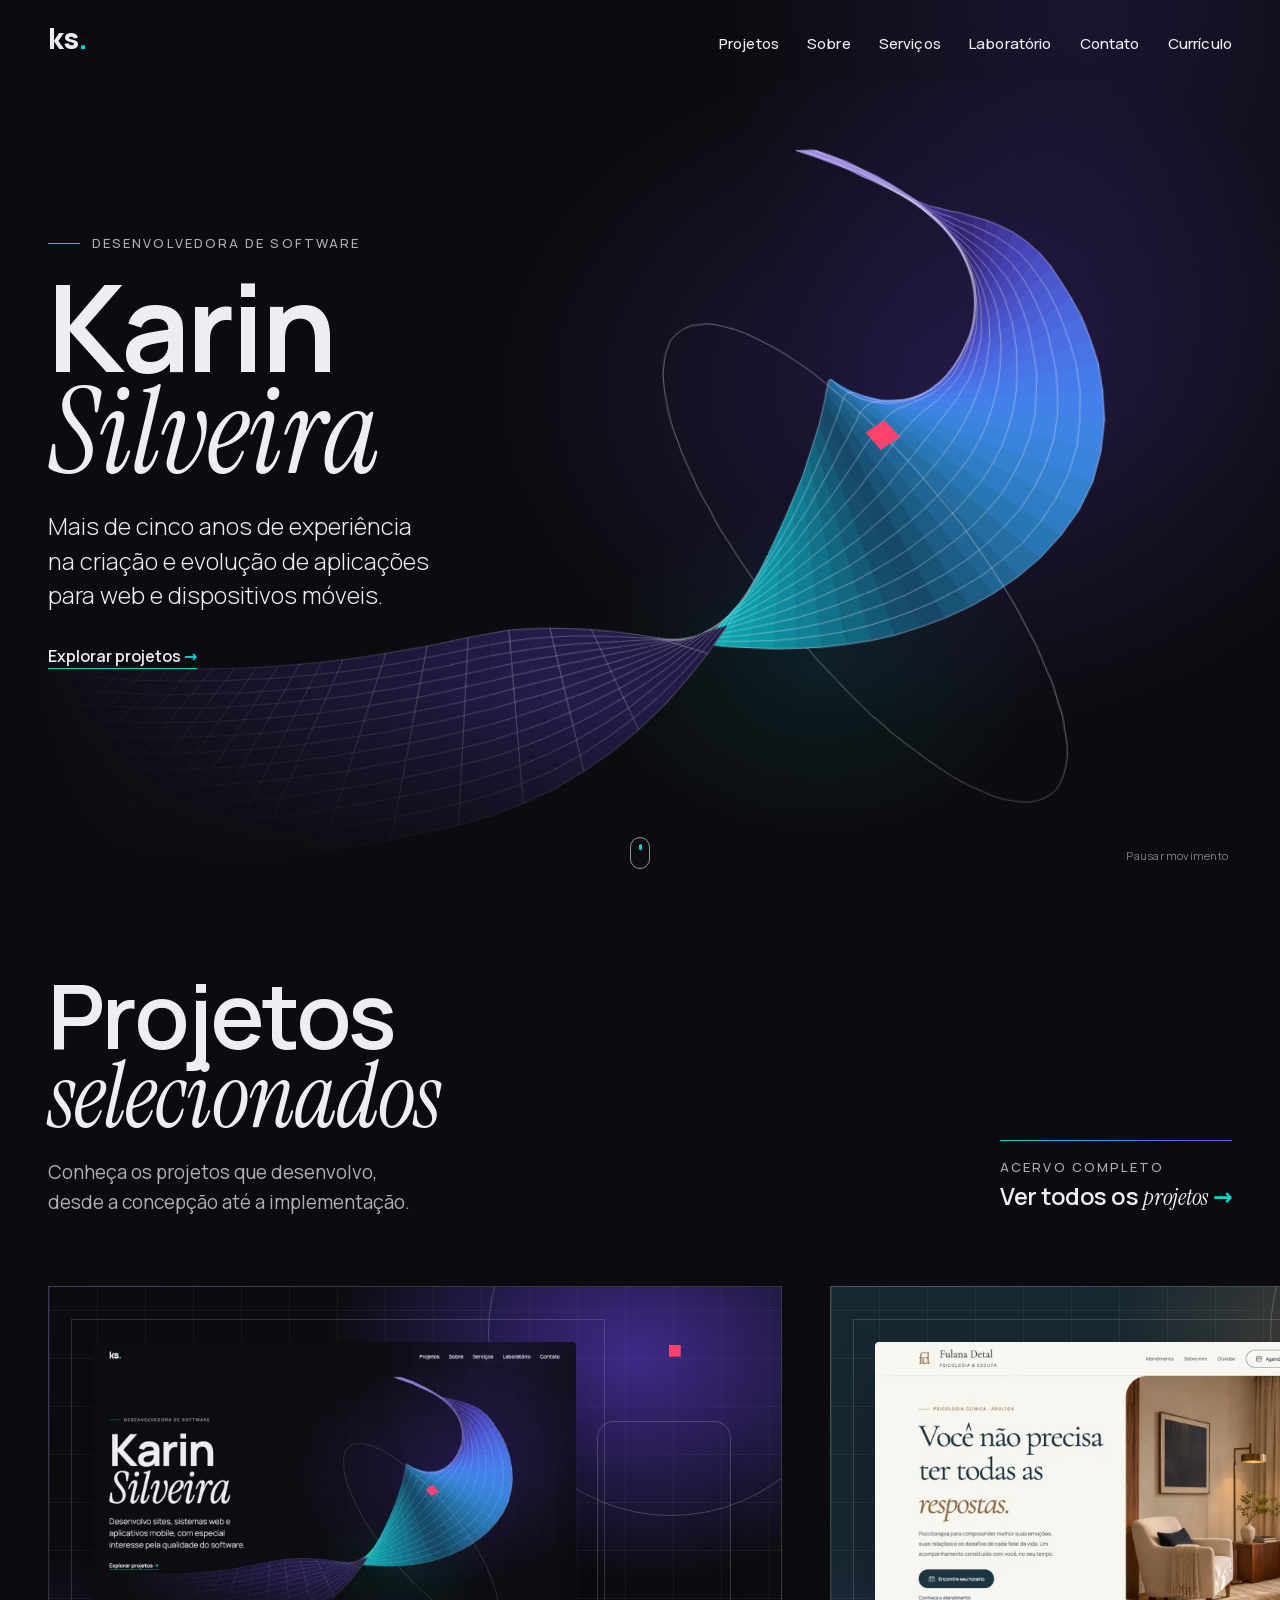
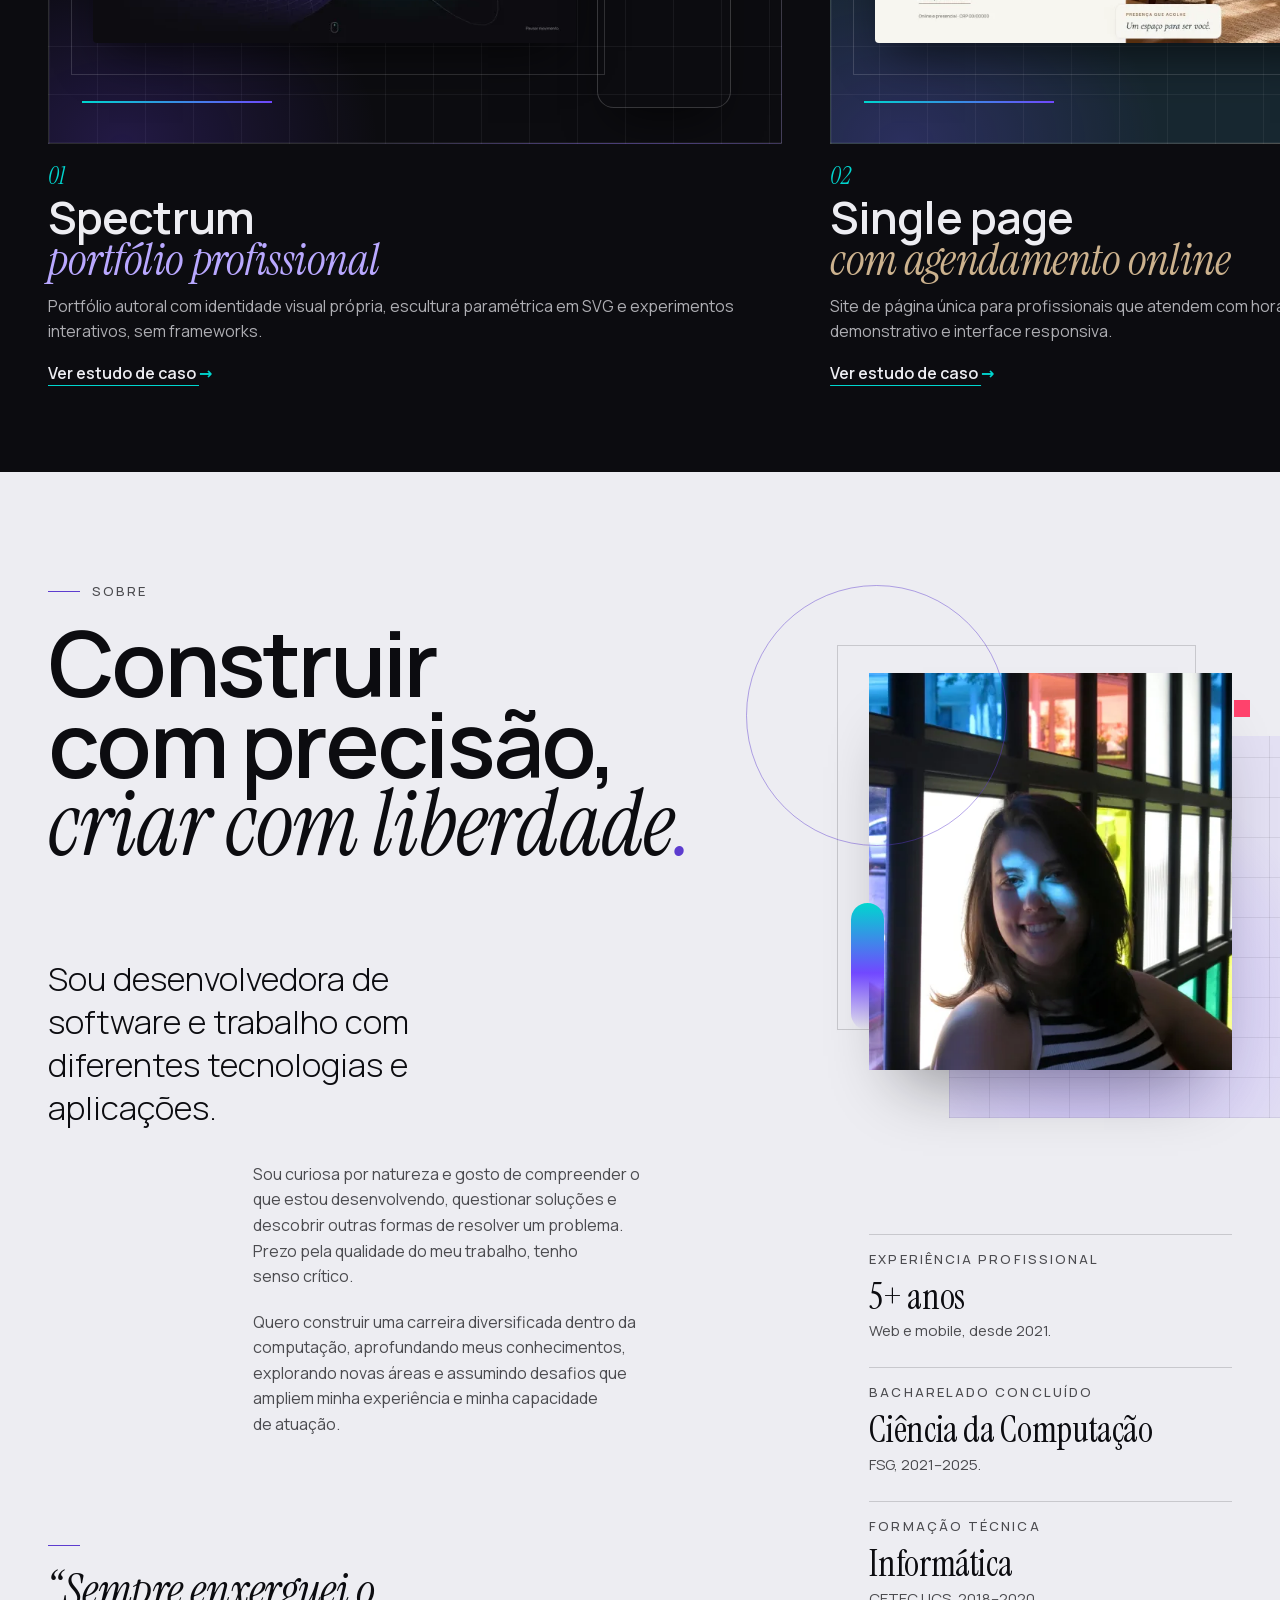
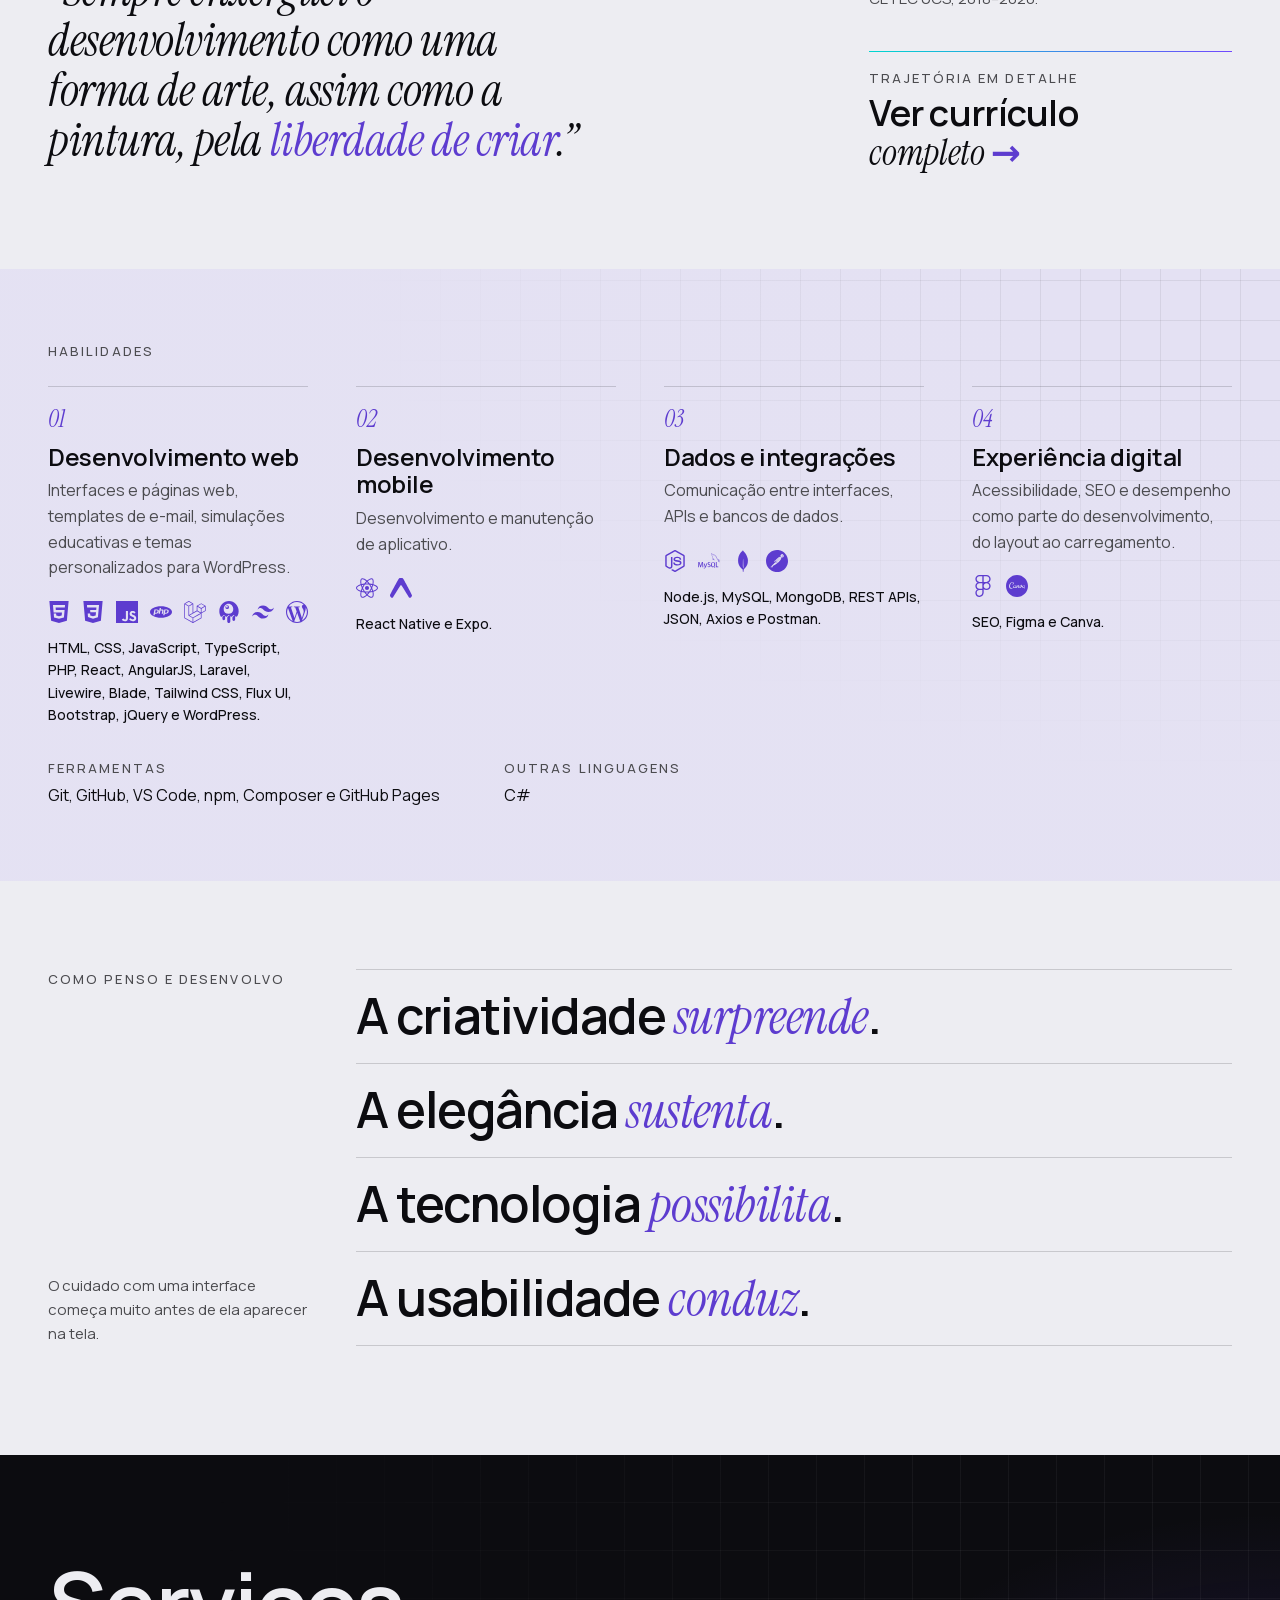
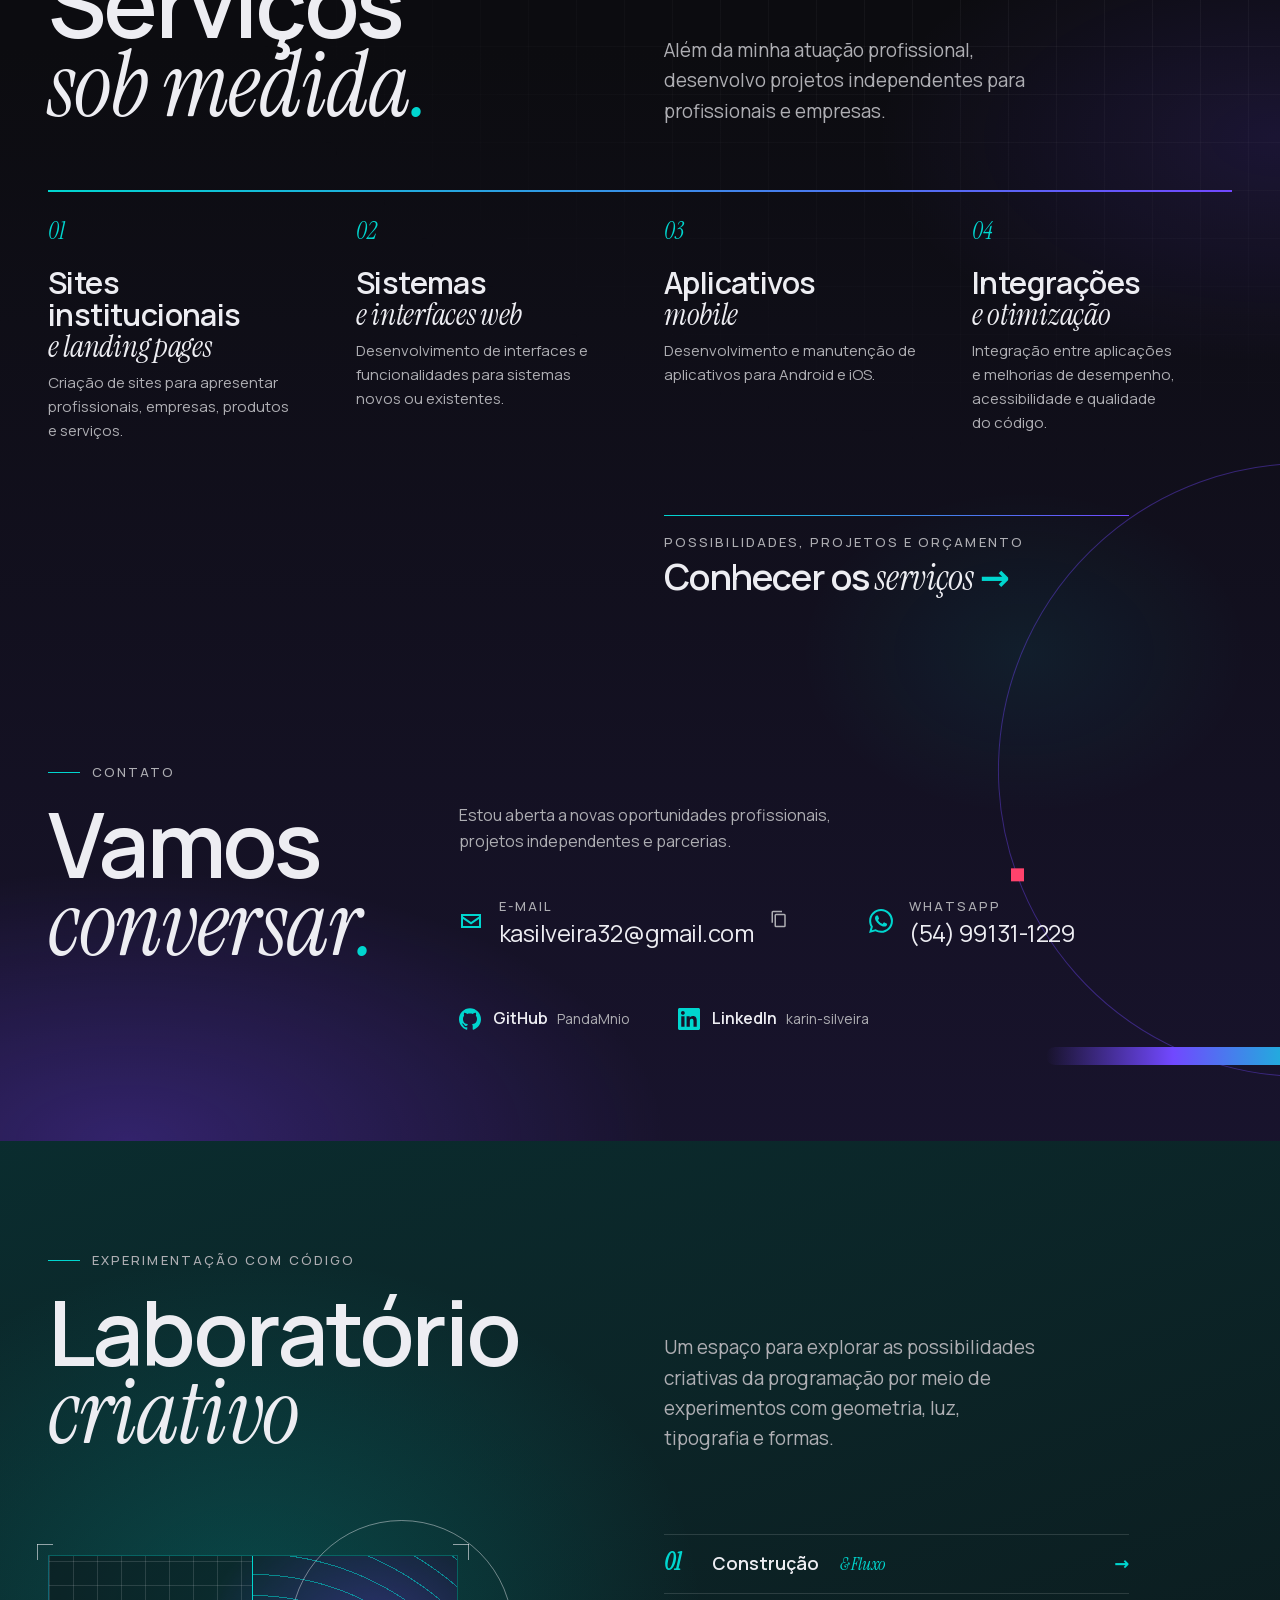
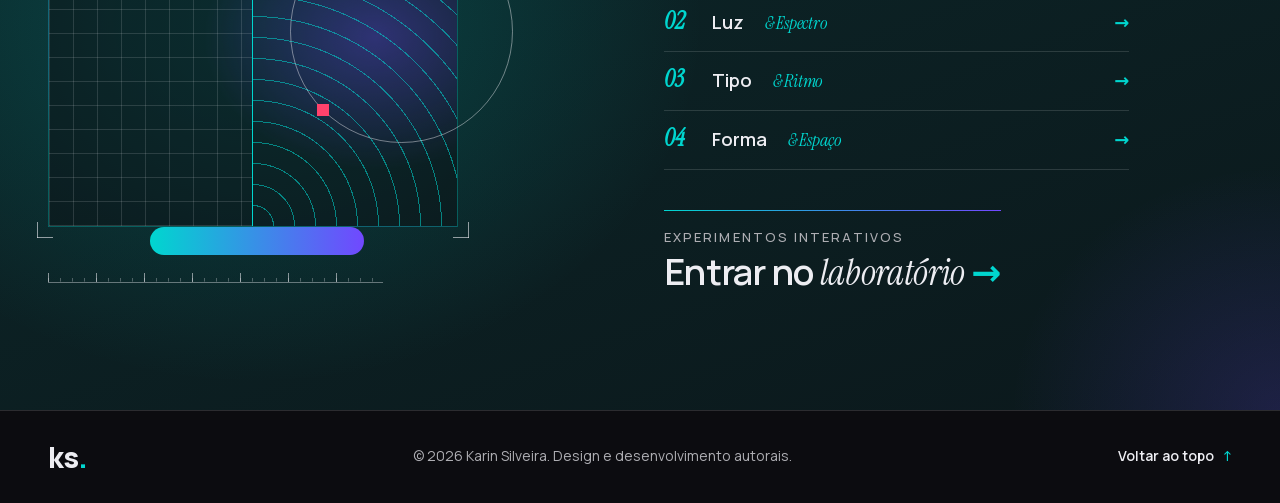
==== commit f08da34d: "feat: página de serviços" ====
--- a/index.html
+++ b/index.html
@@ -68,7 +68,7 @@
         <ul role="list">
           <li><a href="#projetos">Projetos</a></li>
           <li><a href="#sobre">Sobre</a></li>
-          <li><a href="#servicos">Serviços</a></li>
+          <li><a href="servicos/">Serviços</a></li>
           <li><a href="laboratorio/">Laboratório</a></li>
           <li><a href="#contato">Contato</a></li>
           <li><a href="curriculo/">Currículo</a></li>
@@ -92,7 +92,7 @@
         </div>
 
         <a class="scroll-cue" href="#projetos"><span class="visually-hidden">Rolar para os projetos</span><span class="scroll-cue-icon" aria-hidden="true"></span><svg class="scroll-cue-hand" viewBox="0 0 24 24" aria-hidden="true" focusable="false"><path d="M9 15.5V4.5a1.5 1.5 0 0 1 3 0V11M12 10a1.5 1.5 0 0 1 3 0v1.5M15 11a1.5 1.5 0 0 1 3 0v4a6 6 0 0 1-6 6h-1a5 5 0 0 1-4-2l-2.6-3.4a1.5 1.5 0 0 1 2.3-1.9L9 15.5"/></svg></a>
-        <button class="hero-pause" type="button" hidden>Pausar movimento</button>
+        <button class="pause-toggle hero-pause" type="button" hidden>Pausar movimento</button>
       </section>
 
       <section id="projetos" class="works" aria-labelledby="projetos-titulo">
@@ -141,7 +141,7 @@
         <h2 id="sobre-titulo" class="display">Construir com precisão, <span class="voice">criar com liberdade<i>.</i></span></h2>
 
         <div class="about-portrait">
-          <img src="assets/images/karin-silveira-800.webp" srcset="assets/images/karin-silveira-480.webp 480w, assets/images/karin-silveira-800.webp 800w, assets/images/karin-silveira-1199.webp 1199w" sizes="(min-width: 56rem) 30vw, 78vw" width="1199" height="1312" loading="lazy" decoding="async" alt="Karin Silveira sorri, de óculos redondos e blusa preta, com o queixo apoiado na mão.">
+          <img src="assets/images/karin-silveira-800.webp" srcset="assets/images/karin-silveira-480.webp 480w, assets/images/karin-silveira-800.webp 800w, assets/images/karin-silveira-1199.webp 1199w" sizes="(min-width: 56rem) 30vw, 78vw" width="1199" height="1313" loading="lazy" decoding="async" alt="Karin Silveira sorri diante de uma parede de vidros coloridos, com um reflexo de luz azul sobre o rosto.">
           <div class="portrait-shapes" aria-hidden="true">
             <span class="shape-panel"></span>
             <span class="shape-frame"></span>
@@ -258,46 +258,97 @@
         </div>
       </section>
 
-      <section id="servicos" class="services ambient" aria-labelledby="servicos-titulo">
-        <div class="section-intro services-intro">
-          <h2 id="servicos-titulo" class="display">Serviços <span class="voice">sob medida<i>.</i></span></h2>
-          <p>Além da minha atuação profissional, desenvolvo projetos independentes para profissionais e empresas.</p>
-        </div>
-
-        <ol class="services-list" role="list">
-          <li class="service grid-12">
-            <h3>Sites institucionais <span class="voice">e landing pages</span></h3>
-            <p>Criação de sites para apresentar profissionais, empresas, produtos e serviços.</p>
-            <a class="link" href="projetos/?categoria=sites-institucionais">Ver sites institucionais <span aria-hidden="true">→</span></a>
-          </li>
-          <li class="service grid-12">
-            <h3>Sistemas <span class="voice">e interfaces web</span></h3>
-            <p>Desenvolvimento de interfaces e funcionalidades para sistemas novos ou existentes.</p>
-          </li>
-          <li class="service grid-12">
-            <h3>Aplicativos <span class="voice">mobile</span></h3>
-            <p>Desenvolvimento e manutenção de aplicativos para Android e iOS.</p>
-          </li>
-          <li class="service grid-12">
-            <h3>Integrações <span class="voice">e otimização</span></h3>
-            <p>Integração entre aplicações e melhorias de desempenho, acessibilidade e qualidade do código.</p>
-          </li>
-        </ol>
-
-        <div class="closing">
-          <div>
-            <h3>Tem um projeto <span class="voice">em mente?</span></h3>
-            <p>Entre em contato para conversarmos sobre o seu projeto.</p>
-          </div>
-          <ul class="actions" role="list">
-            <li><a class="button" href="https://wa.me/5554991311229?text=Ol%C3%A1%2C%20Karin%21%20Vi%20seu%20portf%C3%B3lio%20e%20gostaria%20de%20pedir%20um%20or%C3%A7amento%20de%20projeto." target="_blank" rel="noopener"><svg width="24" height="24" aria-hidden="true" focusable="false"><use href="assets/icons/social.svg#whatsapp"></use></svg>Orçamento pelo WhatsApp<span class="visually-hidden">(abre em nova aba)</span></a></li>
-            <li><a class="button" href="mailto:kasilveira32@gmail.com?subject=Or%C3%A7amento%20de%20projeto"><svg width="24" height="24" aria-hidden="true" focusable="false"><use href="assets/icons/social.svg#email"></use></svg>Orçamento por e-mail</a></li>
-            <li><a class="link" href="#contato">Outros canais <span aria-hidden="true">↓</span></a></li>
-          </ul>
-        </div>
-      </section>
-
-      <section id="laboratorio" class="lab lab-teaser ambient grid-12"aria-labelledby="laboratorio-titulo">
+      <div class="finale">
+        <section id="servicos" class="services grid-12" aria-labelledby="servicos-titulo">
+          <div class="section-intro services-intro">
+            <h2 id="servicos-titulo" class="display">Serviços <span class="voice">sob medida<i>.</i></span></h2>
+            <p>Além da minha atuação profissional, desenvolvo projetos independentes para profissionais e empresas.</p>
+          </div>
+
+          <ol class="services-list" role="list">
+            <li class="service">
+              <span class="index" aria-hidden="true">01</span>
+              <h3><a href="servicos/#sites">Sites institucionais <span class="voice">e landing pages</span></a></h3>
+              <p>Criação de sites para apresentar profissionais, empresas, produtos e serviços.</p>
+            </li>
+            <li class="service">
+              <span class="index" aria-hidden="true">02</span>
+              <h3><a href="servicos/#sistemas">Sistemas <span class="voice">e interfaces web</span></a></h3>
+              <p>Desenvolvimento de interfaces e funcionalidades para sistemas novos ou existentes.</p>
+            </li>
+            <li class="service">
+              <span class="index" aria-hidden="true">03</span>
+              <h3><a href="servicos/#aplicativos">Aplicativos <span class="voice">mobile</span></a></h3>
+              <p>Desenvolvimento e manutenção de aplicativos para Android e iOS.</p>
+            </li>
+            <li class="service">
+              <span class="index" aria-hidden="true">04</span>
+              <h3><a href="servicos/#integracoes">Integrações <span class="voice">e otimização</span></a></h3>
+              <p>Integração entre aplicações e melhorias de desempenho, acessibilidade e qualidade do código.</p>
+            </li>
+          </ol>
+
+          <p class="works-more services-more"><a href="servicos/"><span class="label">Possibilidades, projetos e orçamento</span> <span>Conhecer os <span class="voice">serviços</span> <span aria-hidden="true">→</span></span></a></p>
+        </section>
+
+        <section id="contato" class="contact grid-12" aria-labelledby="contato-titulo">
+          <div class="contact-shapes" aria-hidden="true">
+            <span class="contact-orbit"><span class="contact-accent"></span></span>
+            <span class="contact-flow"></span>
+          </div>
+
+          <p class="eyebrow">Contato</p>
+          <h2 id="contato-titulo" class="display">Vamos <span class="voice">conversar<i>.</i></span></h2>
+
+          <div class="contact-body">
+            <p class="contact-lead">Estou aberta a novas oportunidades profissionais, projetos independentes e parcerias.</p>
+
+            <div class="contact-groups">
+              <div class="contact-group">
+                <ul class="contact-direct" role="list">
+                  <li>
+                    <a href="mailto:kasilveira32@gmail.com">
+                      <svg width="24" height="24" aria-hidden="true" focusable="false"><use href="assets/icons/social.svg#email"></use></svg>
+                      <span class="label">E-mail</span>
+                      <span class="contact-value">kasilveira32<wbr>@gmail.com</span>
+                    </a>
+                    <p class="contact-copy" hidden>
+                      <button type="button" data-copy="kasilveira32@gmail.com" aria-label="Copiar e-mail" title="Copiar e-mail"><svg width="24" height="24" aria-hidden="true" focusable="false"><use href="assets/icons/social.svg#copy"></use></svg></button>
+                      <span role="status"></span>
+                    </p>
+                  </li>
+                  <li>
+                    <a href="https://wa.me/5554991311229?text=Ol%C3%A1%2C%20Karin%21%20Gostaria%20de%20conversar." target="_blank" rel="noopener">
+                      <svg width="24" height="24" aria-hidden="true" focusable="false"><use href="assets/icons/social.svg#whatsapp"></use></svg>
+                      <span class="label">WhatsApp</span>
+                      <span class="contact-value">(54) 99131-1229</span><span class="visually-hidden">(abre em nova aba)</span>
+                    </a>
+                  </li>
+                </ul>
+              </div>
+
+              <div class="contact-group">
+                <ul class="contact-channels" role="list">
+                  <li>
+                    <a href="https://github.com/PandaMnio" target="_blank" rel="me noopener">
+                      <svg width="24" height="24" aria-hidden="true" focusable="false"><use href="assets/icons/social.svg#github"></use></svg>
+                      <span>GitHub <small>PandaMnio</small></span><span class="visually-hidden">(abre em nova aba)</span>
+                    </a>
+                  </li>
+                  <li>
+                    <a href="https://www.linkedin.com/in/karin-silveira/" target="_blank" rel="me noopener">
+                      <svg width="24" height="24" aria-hidden="true" focusable="false"><use href="assets/icons/social.svg#linkedin"></use></svg>
+                      <span>LinkedIn <small>karin-silveira</small></span><span class="visually-hidden">(abre em nova aba)</span>
+                    </a>
+                  </li>
+                </ul>
+              </div>
+            </div>
+          </div>
+        </section>
+      </div>
+
+      <section id="laboratorio" class="lab lab-teaser ambient grid-12" aria-labelledby="laboratorio-titulo">
         <div class="section-intro lab-intro">
           <div>
             <p class="eyebrow">Experimentação com código</p>
@@ -305,69 +356,19 @@
           </div>
           <p>Um espaço para explorar as possibilidades criativas da programação por meio de experimentos com geometria, luz, tipografia e formas.</p>
         </div>
+        <div class="lab-visual" aria-hidden="true">
+          <span class="teaser-plate"></span>
+          <span class="teaser-orbit"><span class="teaser-pulse"></span></span>
+          <span class="teaser-capsule"></span>
+          <span class="teaser-scale"></span>
+        </div>
         <ol class="lab-index" role="list">
-          <li><span class="index" aria-hidden="true">01</span>Construção <span class="voice">&amp; Fluxo</span></li>
-          <li><span class="index" aria-hidden="true">02</span>Luz <span class="voice">&amp; Espectro</span></li>
-          <li><span class="index" aria-hidden="true">03</span>Tipo <span class="voice">&amp; Ritmo</span></li>
-          <li><span class="index" aria-hidden="true">04</span>Forma <span class="voice">&amp; Espaço</span></li>
+          <li><a href="laboratorio/#construcao-e-fluxo"><span class="index" aria-hidden="true">01</span>Construção <span class="voice">&amp; Fluxo</span><span class="lab-go" aria-hidden="true">→</span></a></li>
+          <li><a href="laboratorio/#luz-e-espectro"><span class="index" aria-hidden="true">02</span>Luz <span class="voice">&amp; Espectro</span><span class="lab-go" aria-hidden="true">→</span></a></li>
+          <li><a href="laboratorio/#tipo-e-ritmo"><span class="index" aria-hidden="true">03</span>Tipo <span class="voice">&amp; Ritmo</span><span class="lab-go" aria-hidden="true">→</span></a></li>
+          <li><a href="laboratorio/#forma-e-espaco"><span class="index" aria-hidden="true">04</span>Forma <span class="voice">&amp; Espaço</span><span class="lab-go" aria-hidden="true">→</span></a></li>
         </ol>
         <p class="works-more"><a href="laboratorio/"><span class="label">Experimentos interativos</span> <span>Entrar no <span class="voice">laboratório</span> <span aria-hidden="true">→</span></span></a></p>
-      </section>
-
-      <section id="contato" class="contact ambient grid-12" aria-labelledby="contato-titulo">
-        <div class="contact-shapes" aria-hidden="true">
-          <span class="contact-orbit"><span class="contact-accent"></span></span>
-          <span class="contact-flow"></span>
-        </div>
-
-        <p class="eyebrow">Contato</p>
-        <h2 id="contato-titulo" class="display">Vamos <span class="voice">conversar<i>.</i></span></h2>
-
-        <div class="contact-body">
-          <p class="contact-lead">Estou aberta a novas oportunidades profissionais, projetos independentes e parcerias.</p>
-
-          <div class="contact-groups">
-            <div class="contact-group">
-              <ul class="contact-direct" role="list">
-                <li>
-                  <a href="mailto:kasilveira32@gmail.com">
-                    <svg width="24" height="24" aria-hidden="true" focusable="false"><use href="assets/icons/social.svg#email"></use></svg>
-                    <span class="label">E-mail</span>
-                    <span class="contact-value">kasilveira32<wbr>@gmail.com</span>
-                  </a>
-                  <p class="contact-copy" hidden>
-                    <button type="button" data-copy="kasilveira32@gmail.com" aria-label="Copiar e-mail" title="Copiar e-mail"><svg width="24" height="24" aria-hidden="true" focusable="false"><use href="assets/icons/social.svg#copy"></use></svg></button>
-                    <span role="status"></span>
-                  </p>
-                </li>
-                <li>
-                  <a href="https://wa.me/5554991311229?text=Ol%C3%A1%2C%20Karin%21%20Gostaria%20de%20conversar." target="_blank" rel="noopener">
-                    <svg width="24" height="24" aria-hidden="true" focusable="false"><use href="assets/icons/social.svg#whatsapp"></use></svg>
-                    <span class="label">WhatsApp</span>
-                    <span class="contact-value">(54) 99131-1229</span><span class="visually-hidden">(abre em nova aba)</span>
-                  </a>
-                </li>
-              </ul>
-            </div>
-
-            <div class="contact-group">
-              <ul class="contact-channels" role="list">
-                <li>
-                  <a href="https://github.com/PandaMnio" target="_blank" rel="me noopener">
-                    <svg width="24" height="24" aria-hidden="true" focusable="false"><use href="assets/icons/social.svg#github"></use></svg>
-                    <span>GitHub <small>PandaMnio</small></span><span class="visually-hidden">(abre em nova aba)</span>
-                  </a>
-                </li>
-                <li>
-                  <a href="https://www.linkedin.com/in/karin-silveira/" target="_blank" rel="me noopener">
-                    <svg width="24" height="24" aria-hidden="true" focusable="false"><use href="assets/icons/social.svg#linkedin"></use></svg>
-                    <span>LinkedIn <small>karin-silveira</small></span><span class="visually-hidden">(abre em nova aba)</span>
-                  </a>
-                </li>
-              </ul>
-            </div>
-          </div>
-        </div>
       </section>
     </main>
 
--- a/styles/global.css
+++ b/styles/global.css
@@ -46,6 +46,9 @@
   --font-sans: "Manrope", system-ui, sans-serif;
   --font-serif: "Instrument Serif", Georgia, "Times New Roman", serif;
 
+  --gradient-spectrum: linear-gradient(90deg, var(--color-aqua), var(--color-ultraviolet));
+
+  --touch: 2.75rem;
   --gutter: clamp(1rem, 4vw, 3rem);
 
   --space-section: clamp(3.5rem, 2rem + 6vw, 8rem);
@@ -305,7 +308,7 @@
   display: inline-flex;
   align-items: center;
   gap: 0.5rem;
-  min-block-size: 2.75rem;
+  min-block-size: var(--touch);
   font-weight: 600;
   text-decoration: none;
 }
@@ -452,7 +455,7 @@
   display: inline-flex;
   align-items: center;
   gap: 0.5rem;
-  min-block-size: 2.75rem;
+  min-block-size: var(--touch);
   font-size: 0.9375rem;
   font-weight: 500;
   color: var(--color-muted);
@@ -501,7 +504,7 @@
   aspect-ratio: 16 / 10;
   background:
     linear-gradient(var(--color-pulse) 0 0) left 86% top 13% / 1.6% 2.56% no-repeat,
-    linear-gradient(90deg, var(--color-aqua), var(--color-ultraviolet)) left 6% bottom 9% / 26% 2px no-repeat,
+    var(--gradient-spectrum) left 6% bottom 9% / 26% 2px no-repeat,
     var(--surface-project);
 }
 
--- a/styles/main.css
+++ b/styles/main.css
@@ -24,7 +24,7 @@
   letter-spacing: 0.01em;
   color: var(--color-text);
   text-decoration: none;
-  background: linear-gradient(90deg, var(--color-aqua), var(--color-ultraviolet)) left calc(100% - 0.5rem) / 0 1px no-repeat;
+  background: var(--gradient-spectrum) left calc(100% - 0.5rem) / 0 1px no-repeat;
 }
 
 .site-header nav a:hover,
@@ -40,7 +40,7 @@
   display: none;
 }
 
-@media (max-width: 55.99rem) {
+@media (width < 56rem) {
   .site-header nav {
     flex-basis: 100%;
   }
@@ -61,7 +61,7 @@
     display: inline-flex;
     align-items: center;
     gap: 0.75rem;
-    min-block-size: 2.75rem;
+    min-block-size: var(--touch);
     margin-block: -0.5rem;
     padding-inline: 1.125rem 1rem;
     border: var(--line);
@@ -116,7 +116,7 @@
     display: none;
     margin-block-start: 1rem;
     border-block-start: 2px solid;
-    border-image: linear-gradient(90deg, var(--color-aqua), var(--color-ultraviolet)) 1;
+    border-image: var(--gradient-spectrum) 1;
     counter-reset: menu;
   }
 
@@ -164,7 +164,7 @@
 }
 
 
-@media (max-width: 23.99rem) {
+@media (width < 24rem) {
   .site-header.has-menu .menu-toggle {
     gap: 0.5rem;
     padding-inline: 0.875rem 0.75rem;
@@ -218,7 +218,7 @@
   transform: rotateX(4deg) rotateY(-12deg);
 }
 
-@media (max-width: 55.99rem) {
+@media (width < 56rem) {
   .hero {
     align-items: start;
     padding-block-start: clamp(2rem, 8svh, 5rem);
@@ -323,7 +323,7 @@
   display: none;
 }
 
-@media (max-width: 55.99rem) {
+@media (width < 56rem) {
   .scroll-cue-icon {
     display: none;
   }
@@ -340,10 +340,7 @@
   }
 }
 
-.hero-pause {
-  position: absolute;
-  inset-block-end: 1.25rem;
-  inset-inline-end: var(--gutter);
+.pause-toggle {
   padding: 0.5rem 0.25rem;
   border: 0;
   background: none;
@@ -355,8 +352,22 @@
   transition: color 0.3s ease;
 }
 
-.hero-pause:is(:hover, :focus-visible) {
+.pause-toggle:is(:hover, :focus-visible) {
   color: var(--color-porcelain);
+}
+
+.hero-pause {
+  position: absolute;
+  inset-block-end: 1.25rem;
+  inset-inline-end: var(--gutter);
+}
+
+.offer-pause {
+  margin: 0.25rem 0 0 auto;
+}
+
+.offer-pause:not([hidden]) {
+  display: block;
 }
 
 @media (min-width: 56rem) {
@@ -392,7 +403,7 @@
   font-size: clamp(1.125rem, 1rem + 0.6vw, 1.5rem);
 }
 
-@media (max-width: 39.99rem) {
+@media (width < 40rem) {
   .works-intro .works-more {
     grid-area: auto / 1 / auto / -1;
     justify-self: end;
@@ -510,8 +521,8 @@
 .works-controls button {
   display: grid;
   place-items: center;
-  inline-size: 2.75rem;
-  block-size: 2.75rem;
+  inline-size: var(--touch);
+  block-size: var(--touch);
   padding: 0;
   border: var(--line);
   border-radius: 50%;
@@ -548,7 +559,7 @@
   letter-spacing: -0.02em;
   color: var(--color-text);
   text-decoration: none;
-  background: linear-gradient(90deg, var(--color-aqua), var(--color-ultraviolet)) top left / 100% 1px no-repeat;
+  background: var(--gradient-spectrum) top left / 100% 1px no-repeat;
 }
 
 .works-more a:hover,
@@ -578,16 +589,35 @@
 }
 
 
+/* Serviços e Contato dividem um único campo: a grade da construção no alto se dissolve na luz violeta do fluxo. */
+.finale {
+  position: relative;
+  isolation: isolate;
+  overflow: clip;
+  background:
+    radial-gradient(60% 30% at 10% 100%, color-mix(in srgb, var(--color-ultraviolet) 30%, transparent), transparent 70%),
+    radial-gradient(45% 25% at 100% 22%, var(--light-top), transparent 70%),
+    radial-gradient(25% 18% at 80% 62%, color-mix(in srgb, var(--color-aqua) 7%, transparent), transparent 70%),
+    linear-gradient(var(--color-obsidian) 15%, color-mix(in srgb, var(--color-ultraviolet) 12%, var(--color-obsidian)));
+}
+
+.finale::before {
+  content: "";
+  position: absolute;
+  inset: 0 0 auto;
+  z-index: -1;
+  block-size: min(70%, 48rem);
+  background:
+    repeating-linear-gradient(90deg, color-mix(in srgb, var(--color-porcelain) 5%, transparent) 0 1px, transparent 1px 3rem),
+    repeating-linear-gradient(0deg, color-mix(in srgb, var(--color-porcelain) 5%, transparent) 0 1px, transparent 1px 3rem);
+  mask-image: radial-gradient(70% 80% at 85% 0%, #000 20%, transparent);
+}
+
+/* Acima do Contato, para que a órbita que sobe dele passe por trás do texto. */
 .services {
-  padding-block: clamp(2rem, 1rem + 3vw, 4rem) clamp(3rem, 1.5rem + 4.5vw, 7rem);
-}
-
-/* A luz do canto inferior se estende sob o Laboratório, para não ser cortada na borda da seção. */
-.services::before {
-  inset-block-end: -12rem;
-  background:
-    radial-gradient(45% 55% at 100% calc(100% - 12rem), var(--light-top), transparent 70%),
-    radial-gradient(70% 40% at 0% 0%, color-mix(in srgb, var(--color-ultraviolet) 11%, transparent), transparent 75%);
+  position: relative;
+  z-index: 1;
+  padding-block: var(--space-section) clamp(3rem, 1.5rem + 4.5vw, 6rem);
 }
 
 .services-intro {
@@ -596,7 +626,8 @@
 
 .services-list {
   position: relative;
-  counter-reset: service;
+  display: grid;
+  margin-block-end: clamp(1.5rem, 4vw, 2.5rem);
 }
 
 .services-list::before {
@@ -604,136 +635,374 @@
   position: absolute;
   inset: 0 0 auto;
   block-size: 2px;
-  background: linear-gradient(90deg, var(--color-aqua), var(--color-ultraviolet));
+  background: var(--gradient-spectrum);
   transform-origin: left;
 }
 
 .service {
-  display: grid;
-  align-items: center;
-  grid-auto-columns: minmax(0, 1fr) auto;
-  gap: 1rem;
-  padding-block: clamp(1.75rem, 3.5vw, 3rem);
+  position: relative;
+  display: grid;
+  grid-template-columns: 2.5rem minmax(0, 1fr);
+  column-gap: 1rem;
+  padding-block: 1.25rem;
+  border-block-end: var(--line);
+}
+
+.service .index {
+  grid-row: span 2;
+  margin: 0;
+  padding-block-start: 0.2em;
+  font-size: 1.25rem;
+}
+
+.service h3 {
+  margin: 0;
+  font-size: clamp(1.375rem, 1.1rem + 1vw, 2rem);
+  line-height: 1.05;
+}
+
+.service a {
+  color: inherit;
+  text-decoration: none;
+}
+
+.service a::after {
+  content: "";
+  position: absolute;
+  inset: 0;
+}
+
+.service:has(a:hover, a:focus-visible) .voice {
+  color: var(--color-accent);
+}
+
+.service p {
+  margin: 0.5rem 0 0;
+  font-size: 0.9375rem;
+  color: var(--color-muted);
+}
+
+@media (min-width: 56rem) {
+  .services > * {
+    grid-column: 1 / -1;
+  }
+
+  .services-list {
+    grid-template-columns: repeat(4, minmax(0, 1fr));
+    column-gap: var(--gutter);
+  }
+
+  .service {
+    grid-template-columns: minmax(0, 1fr);
+    align-content: start;
+    padding-block: 1.5rem 2rem;
+    border-block-end: 0;
+  }
+
+  .service .index {
+    grid-row: auto;
+    margin-block-end: 1.5rem;
+    font-size: 1.5rem;
+  }
+
+  .services .services-more {
+    grid-column: 7 / 12;
+    margin: 0;
+  }
+}
+
+
+.offer-open {
+  overflow-x: clip;
+  padding-block: clamp(0.5rem, 1.5vw, 1.5rem) clamp(2.5rem, 6vw, 4.5rem);
+}
+
+/* O fundo sobe por trás do cabeçalho transparente e surge aos poucos, sem emenda nem com o menu aberto, que alonga o cabeçalho. */
+.offer-open::before {
+  inset-block-start: -8rem;
+  mask-image: linear-gradient(transparent, #000 8rem);
+  background:
+    radial-gradient(45% 40% at 0% 20%, color-mix(in srgb, var(--color-ultraviolet) 16%, transparent), transparent 70%),
+    radial-gradient(35% 35% at 100% 75%, color-mix(in srgb, var(--color-aqua) 9%, transparent), transparent 70%);
+}
+
+.offer-figure {
+  position: relative;
+  aspect-ratio: 16 / 11;
+  margin-block: 1.5rem 0;
+  margin-inline-end: calc(var(--gutter) * -1);
+}
+
+.offer-figure span {
+  position: absolute;
+}
+
+.figure-grid {
+  inset: 0 0 0 16%;
+  background: var(--surface-grid);
+  mask-image: linear-gradient(90deg, transparent, #000 35%);
+}
+
+/* Da moldura de precisão, só os cantos aparecem. */
+.figure-frame {
+  --corner: color-mix(in srgb, var(--color-porcelain) 55%, transparent);
+
+  inset: 14% 24% 16% 6%;
+  background:
+    linear-gradient(var(--corner) 0 0) left top / 1.25rem 1px no-repeat,
+    linear-gradient(var(--corner) 0 0) left top / 1px 1.25rem no-repeat,
+    linear-gradient(var(--corner) 0 0) right top / 1.25rem 1px no-repeat,
+    linear-gradient(var(--corner) 0 0) right top / 1px 1.25rem no-repeat,
+    linear-gradient(var(--corner) 0 0) left bottom / 1.25rem 1px no-repeat,
+    linear-gradient(var(--corner) 0 0) left bottom / 1px 1.25rem no-repeat,
+    linear-gradient(var(--corner) 0 0) right bottom / 1.25rem 1px no-repeat,
+    linear-gradient(var(--corner) 0 0) right bottom / 1px 1.25rem no-repeat;
+}
+
+.figure-orbit {
+  inset-block-start: -6%;
+  inset-inline-end: 8%;
+  inline-size: 58%;
+  aspect-ratio: 1;
+  border: 1px solid color-mix(in srgb, var(--color-aqua) 70%, transparent);
+  border-radius: 50%;
+}
+
+/* 14,6% coloca o acento sobre a curva, a 45° do centro. */
+.offer-figure .figure-pulse {
+  inset-block-start: 14.6%;
+  inset-inline-start: 14.6%;
+  inline-size: 0.75rem;
+  aspect-ratio: 1;
+  background: var(--color-pulse);
+  translate: -50% -50%;
+}
+
+.figure-flow {
+  inset-block-end: 20%;
+  inset-inline-start: 0;
+  inline-size: 68%;
+  block-size: clamp(1.5rem, 4vw, 2.75rem);
+  border-radius: 999px;
+  overflow: clip;
+  background: var(--gradient-spectrum);
+  transform-origin: left;
+}
+
+.offer-summary > p:not(.lead) {
+  max-inline-size: 44ch;
+  color: var(--color-muted);
+}
+
+.offer-summary .actions {
+  margin-block-start: 2rem;
+}
+
+.offer-open .offer-toc {
+  margin-block-start: 2rem;
+}
+
+@media (min-width: 40rem) {
+  .offer-open .offer-toc ol {
+    grid-template-rows: repeat(2, auto);
+  }
+}
+
+@media (min-width: 56rem) {
+  .offer-open {
+    row-gap: 1.5rem;
+  }
+
+  .offer-heading {
+    grid-column: 1 / 8;
+    align-self: end;
+  }
+
+  .offer-figure {
+    grid-column: 8 / -1;
+    grid-row: 1 / span 3;
+    aspect-ratio: auto;
+    min-block-size: 24rem;
+    margin-block: 0;
+  }
+
+  .offer-pause {
+    grid-area: 3 / 8 / 4 / -1;
+    align-self: end;
+    justify-self: end;
+    margin: 0;
+    z-index: 1;
+  }
+
+  .offer-summary {
+    grid-column: 1 / 7;
+  }
+
+  .offer-open .offer-toc {
+    grid-column: 1 / 7;
+    margin-block-start: 0.5rem;
+  }
+}
+
+.offer-front {
+  --tone: var(--color-aqua);
+  --tone-text: var(--color-aqua);
+
+  padding-block: clamp(3rem, 2rem + 4vw, 6rem);
+  background:
+    linear-gradient(90deg, var(--tone), transparent 75%) left top / 100% 2px no-repeat content-box,
+    radial-gradient(40% 45% at 100% 35%, color-mix(in srgb, var(--tone) 9%, transparent), transparent 70%);
+}
+
+/* Ultraviolet puro não tem contraste para texto sobre Obsidian; o tom claro mantém a cor da frente. */
+.front-violet {
+  --tone: var(--color-ultraviolet);
+  --tone-text: color-mix(in srgb, var(--color-ultraviolet) 55%, var(--color-porcelain));
+}
+
+.front-head {
+  padding-block-start: clamp(1.5rem, 3vw, 2.5rem);
+}
+
+.front-head .index {
+  margin: 0 0 1rem;
+  font-size: clamp(3rem, 2rem + 4vw, 6rem);
+  color: var(--tone-text);
+}
+
+.front-head h2 {
+  margin: 0;
+  font-size: clamp(2.25rem, 1.25rem + 4vw, 4.5rem);
+  line-height: 0.95;
+}
+
+.front-body {
+  margin-block-start: 2rem;
+}
+
+.front-lead {
+  margin: 0 0 2.5rem;
+  max-inline-size: 40ch;
+  font-size: clamp(1.125rem, 1rem + 0.5vw, 1.375rem);
+  font-weight: 300;
+  line-height: 1.45;
+}
+
+.front-lists {
+  display: grid;
+  gap: 2rem var(--gutter);
+}
+
+.offer-front .case-label {
+  margin: 0 0 0.75rem;
+  color: var(--tone-text);
+}
+
+.front-list {
   border-block-start: var(--line);
-  counter-increment: service;
-}
-
-.service > :is(p, .link) {
-  grid-column: span 2;
-}
-
-.service h3 {
-  grid-area: 1 / 1;
-  margin: 0;
-  font-size: clamp(1.75rem, 1.1rem + 2.6vw, 3.5rem);
-  line-height: 1;
-}
-
-.service h3::before {
-  content: counter(service, decimal-leading-zero);
-  display: block;
-  margin-block-end: 0.5rem;
-  font-family: var(--font-serif);
-  font-size: clamp(1.25rem, 1rem + 1vw, 1.75rem);
-  font-style: italic;
-  font-weight: 400;
-  color: var(--color-accent);
-}
-
-.service p {
-  margin: 0;
-}
-
-.service .link {
-  justify-self: start;
-}
-
-.service::after {
+}
+
+.front-list li {
+  position: relative;
+  padding: 0.75rem 0 0.75rem 1.75rem;
+  border-block-end: var(--line);
+}
+
+.front-list li::before {
   content: "";
-  grid-area: 1 / 2;
-  align-self: start;
-  justify-self: end;
-  inline-size: clamp(5rem, 12vw, 10.5rem);
-  block-size: clamp(3.5rem, 7vw, 6.5rem);
-  pointer-events: none;
-}
-
-.service:nth-child(1)::after {
-  border: 1px solid color-mix(in srgb, var(--color-aqua) 55%, transparent);
-  border-radius: 0.375rem;
+  position: absolute;
+  inset-block-start: 1.5rem;
+  inset-inline-start: 0;
+  inline-size: 1rem;
+  block-size: 2px;
+  background: var(--tone);
+}
+
+.front-proof {
+  position: relative;
+  margin-block-start: 2.5rem;
+  padding: 1.5rem clamp(1.25rem, 3vw, 2rem) 1rem;
+  border: 1px solid color-mix(in srgb, var(--tone) 45%, transparent);
   background:
-    linear-gradient(var(--color-pulse) 0 0) 0.5rem 0.4rem / 0.3rem 0.3rem no-repeat,
-    linear-gradient(color-mix(in srgb, var(--color-porcelain) 18%, transparent) 0 0) 0 1.1rem / 100% 1px no-repeat,
-    linear-gradient(135deg, var(--color-ultraviolet), var(--color-aqua)) 0.75rem 1.6rem / 55% 30% no-repeat,
-    linear-gradient(color-mix(in srgb, var(--color-porcelain) 28%, transparent) 0 0) 0.75rem calc(100% - 0.5rem) / 40% 2px no-repeat;
-}
-
-.service:nth-child(2)::after {
-  border: 1px solid color-mix(in srgb, var(--color-ultraviolet) 55%, transparent);
-  border-radius: 0.25rem;
+    radial-gradient(80% 120% at 100% 100%, color-mix(in srgb, var(--tone) 18%, transparent), transparent 70%),
+    repeating-linear-gradient(90deg, color-mix(in srgb, var(--color-porcelain) 5%, transparent) 0 1px, transparent 1px 3rem),
+    repeating-linear-gradient(0deg, color-mix(in srgb, var(--color-porcelain) 5%, transparent) 0 1px, transparent 1px 3rem);
+}
+
+.front-proof::after {
+  content: "";
+  position: absolute;
+  inset-block-start: -0.375rem;
+  inset-inline-end: 10%;
+  inline-size: 0.75rem;
+  aspect-ratio: 1;
+  background: var(--color-pulse);
+}
+
+.front-proof .label {
+  margin: 0 0 0.5rem;
+  color: var(--tone-text);
+}
+
+.front-proof p:not(.label) {
+  margin: 0;
+  font-size: 1.0625rem;
+}
+
+.front-links {
+  display: flex;
+  flex-wrap: wrap;
+  column-gap: 1.75rem;
+  margin-block-start: 0.75rem;
+}
+
+.front-links [aria-hidden] {
+  display: inline-block;
+  color: var(--tone-text);
+}
+
+@media (40rem <= width < 56rem), (width >= 75rem) {
+  .front-lists {
+    grid-template-columns: repeat(2, minmax(0, 1fr));
+  }
+}
+
+@media (min-width: 56rem) {
+  .front-head {
+    position: sticky;
+    inset-block-start: 2rem;
+    grid-column: 1 / 6;
+    align-self: start;
+  }
+
+  .front-body {
+    grid-column: 7 / -1;
+    margin-block-start: 0;
+    padding-block-start: clamp(1.5rem, 3vw, 2.5rem);
+  }
+}
+
+.offer-process {
+  padding-block: var(--space-section);
   background:
-    linear-gradient(var(--color-ultraviolet) 0 0) left 0.5rem top 0.5rem / 38% 40% no-repeat,
-    linear-gradient(var(--color-aqua) 0 0) right 0.5rem top 0.5rem / 38% 40% no-repeat,
-    linear-gradient(color-mix(in srgb, var(--color-porcelain) 18%, transparent) 0 0) left 0.5rem bottom 0.5rem / calc(100% - 2rem) 28% no-repeat,
-    linear-gradient(var(--color-pulse) 0 0) right 0.5rem bottom 0.5rem / 0.5rem 0.5rem no-repeat;
-}
-
-.service:nth-child(3)::after {
-  inline-size: auto;
-  aspect-ratio: 9 / 16;
-  border: 1px solid var(--color-aqua);
-  border-radius: 0.75rem;
-  background:
-    linear-gradient(color-mix(in srgb, var(--color-porcelain) 30%, transparent) 0 0) center 0.4rem / 1rem 2px no-repeat,
-    linear-gradient(var(--color-aqua), var(--color-ultraviolet) 60%, transparent) center 1.25rem / 0.4rem 50% no-repeat,
-    linear-gradient(var(--color-pulse) 0 0) center calc(100% - 0.6rem) / 0.75rem 0.2rem no-repeat;
-}
-
-.service:nth-child(4)::after {
-  background:
-    radial-gradient(circle at 50% 50%, var(--color-pulse) 0 0.25rem, transparent 0.3rem),
-    radial-gradient(circle at 1.25rem 50%, transparent 0 0.7rem, var(--color-ultraviolet) 0.7rem 0.8rem, transparent 0.85rem),
-    radial-gradient(circle at calc(100% - 1.25rem) 50%, transparent 0 0.7rem, var(--color-aqua) 0.7rem 0.8rem, transparent 0.85rem),
-    linear-gradient(90deg, var(--color-ultraviolet), var(--color-aqua)) center / calc(100% - 4rem) 2px no-repeat;
-}
-
-.services .closing {
-  margin-block-start: 0;
-  padding-block-start: clamp(2rem, 4vw, 3.5rem);
+    radial-gradient(40% 60% at 100% 0%, color-mix(in srgb, var(--color-ultraviolet) 14%, transparent), transparent 70%),
+    var(--color-bg);
+}
+
+.offer-process .case-process {
+  --steps: 4;
+
+  margin-block-start: clamp(2rem, 5vw, 3.5rem);
+}
+
+.offer-closing {
+  margin: var(--space-section) var(--gutter);
   border-color: var(--color-accent);
 }
 
-.services .closing h3 {
+.offer-closing h2 {
   font-size: clamp(2.25rem, 1.25rem + 3.5vw, 4.5rem);
   line-height: 0.95;
-}
-
-@media (min-width: 56rem) {
-  .service {
-    gap: 0 var(--gutter);
-  }
-
-  .service h3 {
-    grid-column: 1 / 7;
-    grid-row: 1 / span 2;
-  }
-
-  .service > :is(p, .link) {
-    grid-column: 7 / 11;
-  }
-
-  .service > p {
-    grid-row: 1;
-  }
-
-  .service > .link {
-    align-self: start;
-  }
-
-  .service::after {
-    grid-area: 1 / 11 / span 2 / 13;
-    align-self: center;
-  }
 }
 
 
@@ -805,7 +1074,7 @@
   display: flex;
   align-items: center;
   gap: 0.625rem;
-  min-block-size: 2.75rem;
+  min-block-size: var(--touch);
   margin: 0;
   padding-inline-end: 3.5rem;
   color: var(--color-text);
@@ -913,7 +1182,7 @@
 }
 
 .archive-filters button {
-  min-block-size: 2.75rem;
+  min-block-size: var(--touch);
   padding-inline: 1.125rem;
   border: var(--line);
   border-radius: 999px;
@@ -958,7 +1227,7 @@
 .archive-select select {
   appearance: none;
   inline-size: 100%;
-  min-block-size: 2.75rem;
+  min-block-size: var(--touch);
   padding-inline: 1.125rem 2.75rem;
   border: var(--line);
   border-radius: 999px;
@@ -974,7 +1243,7 @@
   border-color: var(--color-accent);
 }
 
-@media (max-width: 39.99rem) {
+@media (width < 40rem) {
   .archive-filters [role="group"] {
     display: none;
   }
@@ -1242,7 +1511,7 @@
 .psi-switch label {
   display: inline-flex;
   align-items: center;
-  min-block-size: 2.75rem;
+  min-block-size: var(--touch);
   border-block-end: 2px solid transparent;
   cursor: pointer;
 }
@@ -1693,14 +1962,14 @@
   display: flex;
   align-items: baseline;
   gap: 0.625rem;
-  min-block-size: 2.75rem;
+  min-block-size: var(--touch);
   padding-block: 0.75rem 0.625rem;
   font-size: 0.9375rem;
   font-weight: 500;
   line-height: 1.3;
   color: var(--color-text);
   text-decoration: none;
-  background: linear-gradient(90deg, var(--color-aqua), var(--color-ultraviolet)) left bottom / 0 2px no-repeat;
+  background: var(--gradient-spectrum) left bottom / 0 2px no-repeat;
 }
 
 .case-toc a:hover,
@@ -1954,7 +2223,7 @@
 
 .case-process {
   padding-block-start: 0.5rem;
-  background: linear-gradient(90deg, var(--color-aqua), var(--color-ultraviolet)) top left / 100% 2px no-repeat;
+  background: var(--gradient-spectrum) top left / 100% 2px no-repeat;
 }
 
 .case-process li {
@@ -2385,7 +2654,7 @@
   font-weight: 500;
 }
 
-@media (max-width: 74.99rem) {
+@media (width < 75rem) {
   .capability {
     display: grid;
     grid-template-columns: auto minmax(0, 1fr);
@@ -2404,7 +2673,7 @@
 }
 
 /* No mobile, o nome das tecnologias basta; os ícones só somam estímulos. */
-@media (max-width: 55.99rem) {
+@media (width < 56rem) {
   .capability-icons {
     display: none;
   }
@@ -2522,31 +2791,116 @@
 }
 
 
+/* Verde-petróleo derivado do Aqua: a superfície própria do Laboratório. */
 .lab {
+  --lab-surface: color-mix(in srgb, var(--color-aqua) 16%, var(--color-obsidian));
+  --lab-deep: color-mix(in srgb, var(--color-aqua) 6%, var(--color-obsidian));
+
   overflow-x: clip;
   padding-block: var(--space-section);
 }
 
+/* O petróleo domina a abertura e cede ao Obsidian antes dos palcos, para não alterar as cores dos experimentos. */
 .lab::before {
   background:
-    radial-gradient(40% 35% at 10% 15%, color-mix(in srgb, var(--color-ultraviolet) 18%, transparent), transparent 70%),
-    radial-gradient(30% 30% at 90% 70%, color-mix(in srgb, var(--color-aqua) 9%, transparent), transparent 70%),
-    radial-gradient(22% 20% at 50% 100%, color-mix(in srgb, var(--color-pulse) 5%, transparent), transparent 70%),
-    linear-gradient(color-mix(in srgb, var(--color-obsidian) 55%, black), var(--color-obsidian));
+    radial-gradient(45% 30rem at 85% 6rem, color-mix(in srgb, var(--color-aqua) 16%, transparent), transparent 70%),
+    radial-gradient(35% 24rem at 0% 14rem, color-mix(in srgb, var(--color-ultraviolet) 14%, transparent), transparent 70%),
+    linear-gradient(var(--lab-surface), var(--lab-deep) 34rem, var(--color-obsidian) 56rem);
 }
 
 .lab-intro {
   margin-block-end: clamp(2rem, 1rem + 5vw, 5rem);
 }
 
-/* A grade antecipa o palco dos experimentos e se dissolve nas bordas, sem emenda com as seções vizinhas. */
 .lab-teaser::before {
   background:
-    radial-gradient(35% 55% at 82% 60%, color-mix(in srgb, var(--color-aqua) 16%, transparent), transparent 70%),
-    radial-gradient(45% 60% at 62% 40%, color-mix(in srgb, var(--color-ultraviolet) 24%, transparent), transparent 70%),
-    repeating-linear-gradient(90deg, color-mix(in srgb, var(--color-porcelain) 7%, transparent) 0 1px, transparent 1px 3rem),
-    repeating-linear-gradient(0deg, color-mix(in srgb, var(--color-porcelain) 7%, transparent) 0 1px, transparent 1px 3rem);
-  mask-image: radial-gradient(65% 70% at 70% 50%, #000 25%, transparent);
+    radial-gradient(50% 60% at 20% 55%, color-mix(in srgb, var(--color-aqua) 20%, transparent), transparent 70%),
+    radial-gradient(30% 40% at 100% 100%, color-mix(in srgb, var(--color-ultraviolet) 18%, transparent), transparent 70%),
+    linear-gradient(160deg, var(--lab-surface), var(--lab-deep));
+}
+
+/* Um espécime de bancada: a grade da construção vira as ondas do fluxo dentro da moldura, medido por uma régua. */
+.lab-visual {
+  position: relative;
+  aspect-ratio: 4 / 3;
+  max-inline-size: 32rem;
+  margin-block-end: clamp(2rem, 6vw, 3rem);
+}
+
+.lab-visual span {
+  position: absolute;
+}
+
+.teaser-plate {
+  --wire: color-mix(in srgb, var(--color-porcelain) 14%, transparent);
+  --wave: color-mix(in srgb, var(--color-aqua) 55%, transparent);
+
+  inset: 6% 12% 16% 0;
+  border: 1px solid color-mix(in srgb, var(--color-aqua) 35%, transparent);
+  background:
+    linear-gradient(var(--color-aqua) 0 0) center / 1px 100% no-repeat,
+    repeating-linear-gradient(90deg, var(--wire) 0 1px, transparent 1px 1.5rem) left / 50% 100% no-repeat,
+    repeating-linear-gradient(0deg, var(--wire) 0 1px, transparent 1px 1.5rem) left / 50% 100% no-repeat,
+    repeating-radial-gradient(circle at 0% 100%, transparent 0 1.25rem, var(--wave) 1.25rem calc(1.25rem + 1px)) right / 50% 100% no-repeat,
+    radial-gradient(60% 70% at 80% 30%, color-mix(in srgb, var(--color-ultraviolet) 35%, transparent), transparent 70%),
+    color-mix(in srgb, var(--color-obsidian) 45%, transparent);
+}
+
+.teaser-plate::before {
+  --corner: color-mix(in srgb, var(--color-porcelain) 60%, transparent);
+
+  content: "";
+  position: absolute;
+  inset: -0.75rem;
+  background:
+    linear-gradient(var(--corner) 0 0) left top / 1rem 1px no-repeat,
+    linear-gradient(var(--corner) 0 0) left top / 1px 1rem no-repeat,
+    linear-gradient(var(--corner) 0 0) right top / 1rem 1px no-repeat,
+    linear-gradient(var(--corner) 0 0) right top / 1px 1rem no-repeat,
+    linear-gradient(var(--corner) 0 0) left bottom / 1rem 1px no-repeat,
+    linear-gradient(var(--corner) 0 0) left bottom / 1px 1rem no-repeat,
+    linear-gradient(var(--corner) 0 0) right bottom / 1rem 1px no-repeat,
+    linear-gradient(var(--corner) 0 0) right bottom / 1px 1rem no-repeat;
+}
+
+.teaser-orbit {
+  inset-block-start: -4%;
+  inset-inline-end: 0;
+  inline-size: 48%;
+  aspect-ratio: 1;
+  border: 1px solid color-mix(in srgb, var(--color-porcelain) 45%, transparent);
+  border-radius: 50%;
+}
+
+/* 85,4% e 14,6% põem o acento sobre a curva, a 45° do centro. */
+.lab-visual .teaser-pulse {
+  inset-block-start: 85.4%;
+  inset-inline-start: 14.6%;
+  inline-size: 0.75rem;
+  aspect-ratio: 1;
+  background: var(--color-pulse);
+  translate: -50% -50%;
+}
+
+.teaser-capsule {
+  inset-block-end: 8%;
+  inset-inline-start: 22%;
+  inline-size: 46%;
+  block-size: clamp(1rem, 2.5vw, 1.75rem);
+  border-radius: 999px;
+  background: var(--gradient-spectrum);
+  transform-origin: left;
+}
+
+.teaser-scale {
+  inset-block-end: 0;
+  inset-inline-start: 0;
+  inline-size: 72%;
+  block-size: 0.625rem;
+  border-block-end: 1px solid color-mix(in srgb, var(--color-porcelain) 40%, transparent);
+  background:
+    repeating-linear-gradient(90deg, color-mix(in srgb, var(--color-porcelain) 55%, transparent) 0 1px, transparent 1px 3rem) left bottom / 100% 100% no-repeat,
+    repeating-linear-gradient(90deg, color-mix(in srgb, var(--color-porcelain) 30%, transparent) 0 1px, transparent 1px 0.75rem) left bottom / 100% 40% no-repeat;
 }
 
 .lab-index {
@@ -2557,13 +2911,34 @@
 }
 
 .lab-index li {
+  border-block-end: var(--line);
+  font-size: 1.125rem;
+  font-weight: 600;
+}
+
+.lab-index a {
   display: flex;
   align-items: baseline;
   gap: 1rem;
   padding-block: 0.875rem;
-  border-block-end: var(--line);
-  font-size: 1.125rem;
-  font-weight: 600;
+  color: var(--color-text);
+  text-decoration: none;
+}
+
+.lab-index a:is(:hover, :focus-visible) {
+  text-decoration: underline;
+  text-decoration-color: var(--color-accent);
+  text-decoration-thickness: 1px;
+  text-underline-offset: 0.3em;
+}
+
+.lab-go {
+  margin-inline-start: auto;
+  color: var(--color-accent);
+}
+
+.lab-page article[id] {
+  scroll-margin-block-start: 1.5rem;
 }
 
 .lab-index .index {
@@ -2583,12 +2958,21 @@
     grid-column: 1 / -1;
   }
 
+  .lab-teaser .lab-visual {
+    max-inline-size: none;
+    grid-column: 1 / 6;
+    grid-row: 2 / span 2;
+    margin: 0;
+  }
+
   .lab-teaser .lab-index {
     grid-column: 7 / 12;
+    grid-row: 2;
   }
 
   .lab-teaser .works-more {
     grid-column: 7 / 12;
+    grid-row: 3;
     justify-self: start;
     margin: 0;
   }
@@ -2598,9 +2982,10 @@
   padding-block-start: clamp(0.5rem, 1.5vw, 1.5rem);
 }
 
-/* O fundo sobe por trás do cabeçalho transparente, sem emenda entre os dois. */
+/* O fundo sobe por trás do cabeçalho transparente e surge aos poucos, sem emenda nem com o menu aberto, que alonga o cabeçalho. */
 .lab-page::before {
   inset-block-start: -8rem;
+  mask-image: linear-gradient(transparent, #000 8rem);
 }
 
 .experiment-stage {
@@ -2709,7 +3094,7 @@
 
 .control-range input {
   inline-size: 100%;
-  min-block-size: 2.75rem;
+  min-block-size: var(--touch);
   margin: 0;
   accent-color: var(--color-accent);
   cursor: pointer;
@@ -2748,7 +3133,7 @@
   display: flex;
   align-items: center;
   justify-content: space-between;
-  min-block-size: 2.75rem;
+  min-block-size: var(--touch);
   border-block: var(--line);
   font-size: 0.8125rem;
   font-weight: 500;
@@ -2784,7 +3169,7 @@
   }
 }
 
-@media (max-width: 55.99rem) {
+@media (width < 56rem) {
   .lab-form + .lab-details {
     margin-block-start: 0.5rem;
   }
@@ -2897,7 +3282,7 @@
 
 .study-controls input {
   inline-size: 100%;
-  min-block-size: 2.75rem;
+  min-block-size: var(--touch);
   margin: 0;
   accent-color: var(--color-accent);
   cursor: pointer;
@@ -2995,7 +3380,7 @@
   position: absolute;
   inset-block-start: calc(var(--y) * 0.1%);
   inset-inline-start: calc(var(--x) * 0.1%);
-  inline-size: 2.75rem;
+  inline-size: var(--touch);
   aspect-ratio: 1;
   padding: 0;
   translate: -50% -50%;
@@ -3153,7 +3538,7 @@
   scroll-margin-block: 2.5rem 1rem;
 }
 
-@media (max-width: 55.99rem) {
+@media (width < 56rem) {
   .lab-form.is-ready .form-controls :is(input, button) {
     scroll-margin-block: calc(min(60vw, 50vh) + 2.5rem) 1rem;
     scroll-margin-block: calc(min(60vw, 50svh) + 2.5rem) 1rem;
@@ -3196,7 +3581,7 @@
 .form-field input {
   grid-column: 1 / -1;
   inline-size: 100%;
-  min-block-size: 2.75rem;
+  min-block-size: var(--touch);
   margin: 0;
   accent-color: var(--color-accent);
   cursor: pointer;
@@ -3216,7 +3601,7 @@
 
 .form-colors input {
   inline-size: 100%;
-  block-size: 2.75rem;
+  block-size: var(--touch);
   padding: 0.25rem;
   border: var(--line);
   background: transparent;
@@ -3273,19 +3658,13 @@
 
 
 .contact {
-  overflow: clip;
+  position: relative;
+  isolation: isolate;
+  overflow-x: clip;
   display: grid;
   align-items: start;
   column-gap: var(--gutter);
-  padding-block: var(--space-section) clamp(3rem, 1.5rem + 6vw, 7rem);
-}
-
-.contact::before {
-  z-index: -2;
-  background:
-    radial-gradient(70% 70% at 15% 100%, color-mix(in srgb, var(--color-ultraviolet) 30%, transparent), transparent 70%),
-    radial-gradient(25% 35% at 80% 20%, color-mix(in srgb, var(--color-aqua) 7%, transparent), transparent 70%),
-    linear-gradient(color-mix(in srgb, var(--color-ultraviolet) 5%, var(--color-obsidian)), color-mix(in srgb, var(--color-ultraviolet) 12%, var(--color-obsidian)));
+  padding-block: clamp(2.5rem, 1.5rem + 4vw, 5rem) clamp(3rem, 1.5rem + 6vw, 7rem);
 }
 
 .contact-shapes > * {
@@ -3387,8 +3766,8 @@
 
 .contact-copy button {
   flex: none;
-  inline-size: 2.75rem;
-  block-size: 2.75rem;
+  inline-size: var(--touch);
+  block-size: var(--touch);
   margin-inline-start: 0.25rem;
   padding: 0;
   border: 0;
@@ -3428,7 +3807,7 @@
   display: flex;
   align-items: center;
   gap: 0.75rem;
-  min-block-size: 2.75rem;
+  min-block-size: var(--touch);
   font-weight: 600;
   color: var(--color-text);
   text-decoration: none;
@@ -3715,7 +4094,7 @@
   border-block-start: var(--line);
 }
 
-@media (max-width: 39.99rem) {
+@media (width < 40rem) {
   .site-footer p {
     order: 1;
     flex-basis: 100%;
@@ -3787,8 +4166,13 @@
   .stage img,
   .card-link span,
   .work-action span,
-  .works-more [aria-hidden] {
+  .works-more [aria-hidden],
+  .lab-go {
     transition: translate 0.6s var(--ease-out);
+  }
+
+  .lab-index a:is(:hover, :focus-visible) .lab-go {
+    translate: 0.25em 0;
   }
 
   .stage {
@@ -3824,20 +4208,74 @@
     translate: 0 2%;
   }
 
-  .service::after {
-    transition: transform 0.6s var(--ease-out);
-  }
-
   .service .voice {
     transition: color 0.3s;
   }
 
-  .service:is(:hover, :focus-within) .voice {
-    color: var(--color-accent);
-  }
-
-  .service:is(:hover, :focus-within)::after {
-    transform: translateY(-0.375rem);
+  .front-links [aria-hidden] {
+    transition: translate 0.6s var(--ease-out);
+  }
+
+  .front-links a:is(:hover, :focus-visible) [aria-hidden] {
+    translate: 0.25em 0;
+  }
+
+  /* A abertura se monta como o hero: a grade se estende, a moldura se fecha sobre ela, a órbita chega girando, o Pulse acende sobre a curva e o fluxo atravessa por último. Depois, o movimento contínuo assume em transform, sem disputar as propriedades da abertura, do hover e da rolagem. */
+  .offer-open.is-paused,
+  .offer-open.is-offscreen {
+    --ambient: paused;
+  }
+
+  .figure-grid { --intro: offer-grid; --intro-duration: 1s; --loop: offer-breathe; --loop-duration: 18s; --loop-delay: 1s; }
+  .figure-frame { --intro: offer-frame; --intro-duration: 0.9s; --intro-delay: 0.25s; --loop: offer-focus; --loop-duration: 7s; --loop-delay: 1.15s; }
+  .figure-orbit { --intro: offer-orbit; --intro-duration: 1.5s; --intro-delay: 0.45s; --loop: offer-spin; --loop-duration: 48s; --loop-delay: 1.95s; --loop-ease: linear; --loop-direction: normal; }
+  .figure-flow { --intro: flow-draw; --intro-duration: 1.1s; --intro-delay: 0.7s; }
+
+  .figure-grid,
+  .figure-frame,
+  .figure-orbit {
+    animation-name: var(--intro), var(--loop);
+    animation-duration: var(--intro-duration), var(--loop-duration);
+    animation-delay: var(--intro-delay, 0s), var(--loop-delay);
+    animation-timing-function: var(--ease-out), var(--loop-ease, ease-in-out);
+    animation-fill-mode: backwards, none;
+    animation-iteration-count: 1, infinite;
+    animation-direction: normal, var(--loop-direction, alternate);
+    animation-play-state: running, var(--ambient, running);
+  }
+
+  /* Uma corrente de luz percorre a cápsula a intervalos, como o fluxo que dá nome a ela. */
+  .figure-flow::after {
+    content: "";
+    position: absolute;
+    inset-block: 0;
+    inset-inline-start: 0;
+    inline-size: 40%;
+    background: linear-gradient(90deg, transparent, color-mix(in srgb, var(--color-porcelain) 45%, transparent), transparent);
+    transform: translateX(-100%);
+    animation: offer-current 7s 2s ease-in-out infinite;
+    animation-play-state: var(--ambient, running);
+  }
+
+  .offer-figure .figure-pulse {
+    animation: offer-pulse 0.6s 1.5s cubic-bezier(0.34, 1.56, 0.64, 1) backwards;
+  }
+
+  .figure-flow {
+    animation: flow-draw 1.1s 0.7s var(--ease-out) backwards;
+  }
+
+  .figure-orbit,
+  .figure-flow {
+    transition: rotate 0.8s var(--ease-out), scale 0.6s var(--ease-out);
+  }
+
+  .offer-open:has(.actions a:is(:hover, :focus-visible)) .figure-orbit {
+    rotate: 24deg;
+  }
+
+  .offer-open:has(.actions a:is(:hover, :focus-visible)) .figure-flow {
+    scale: 1.12 1;
   }
 
   .contact-flow {
@@ -3859,7 +4297,7 @@
   }
 
   .hero::before {
-    --drift: 17s;
+    --drift: 10s;
     animation: intro-light 1.7s var(--ease-out) backwards, drift-air var(--drift) ease-in-out infinite alternate;
     animation-play-state: running, var(--ambient, running);
   }
@@ -3889,7 +4327,7 @@
 
   .hero-orbit {
     --intro-delay: 0.4s;
-    --drift: 20s;
+    --drift: 12s;
   }
 
   .hero-orbit-front {
@@ -3898,12 +4336,12 @@
 
   /* O Pulse termina onde a deriva começa, sem salto entre as duas. */
   .hero-accent {
-    animation: intro-pulse 1.25s cubic-bezier(0.65, 0, 0.35, 1) 0.6s backwards, drift-pulse 7s ease-in-out 1.85s infinite alternate backwards;
+    animation: intro-pulse 1.25s cubic-bezier(0.65, 0, 0.35, 1) 0.6s backwards, drift-pulse 4s ease-in-out 1.85s infinite alternate backwards;
     animation-play-state: running, var(--ambient, running);
   }
 
   .hero-visual .hero-band {
-    --drift: 14s;
+    --drift: 8s;
     animation: intro-build 1.7s var(--ease-out) backwards, intro-unfold 1.45s cubic-bezier(0.65, 0, 0.35, 1) 0.08s backwards, hero-settle linear, drift-band var(--drift) ease-in-out infinite alternate;
     animation-timeline: auto, auto, --hero, auto;
     animation-range: normal, normal, exit 0% exit 80%, normal;
@@ -3978,7 +4416,7 @@
     }
 
     .case-stage img {
-      animation: case-drift linear both;
+      animation: scroll-drift linear both;
       animation-timeline: --case-stage;
       animation-range: exit 0% exit 100%;
     }
@@ -4023,6 +4461,48 @@
     .contact-orbit { animation-name: contact-orbit; }
     .contact-accent { animation-name: contact-accent; }
     .contact-flow { animation-name: contact-flow; }
+
+    /* Ao sair da tela, as camadas da abertura se separam em profundidades diferentes. */
+    .offer-open {
+      view-timeline: --offer;
+    }
+
+    .figure-grid,
+    .figure-frame,
+    .figure-orbit,
+    .figure-flow {
+      animation-name: var(--intro), var(--loop, none), scroll-drift;
+      animation-duration: var(--intro-duration), var(--loop-duration, 0s), auto;
+      animation-delay: var(--intro-delay, 0s), var(--loop-delay, 0s), 0s;
+      animation-timing-function: var(--ease-out), var(--loop-ease, ease-in-out), linear;
+      animation-fill-mode: backwards, none, both;
+      animation-iteration-count: 1, infinite, 1;
+      animation-direction: normal, var(--loop-direction, alternate), normal;
+      animation-play-state: running, var(--ambient, running), running;
+      animation-timeline: auto, auto, --offer;
+      animation-range: normal, normal, exit 0% exit 100%;
+    }
+
+    .figure-grid { --drift: 2rem; }
+    .figure-frame { --drift: -1.5rem; }
+    .figure-orbit { --drift: -3.5rem; }
+    .figure-flow { --drift: 4rem; }
+
+    .lab-teaser {
+      view-timeline: --lab-teaser;
+    }
+
+    .teaser-orbit,
+    .teaser-capsule,
+    .teaser-plate {
+      animation: linear both;
+      animation-timeline: --lab-teaser;
+      animation-range: entry 10% cover 50%;
+    }
+
+    .teaser-orbit { animation-name: teaser-orbit; }
+    .teaser-capsule { animation-name: flow-draw; }
+    .teaser-plate { animation-name: teaser-plate; }
   }
 }
 
@@ -4094,6 +4574,51 @@
   from { transform: scaleX(0); }
 }
 
+@keyframes offer-grid {
+  from { clip-path: inset(0 0 0 100%); }
+}
+
+@keyframes offer-frame {
+  from { opacity: 0; scale: 1.12; }
+}
+
+@keyframes offer-orbit {
+  from { opacity: 0; rotate: -120deg; scale: 0.9; }
+}
+
+@keyframes offer-pulse {
+  from { scale: 0; }
+}
+
+@keyframes offer-breathe {
+  to { transform: scale(1.05) translateX(-1.5%); }
+}
+
+@keyframes offer-focus {
+  to { transform: scale(0.96); }
+}
+
+@keyframes offer-spin {
+  to { transform: rotate(1turn); }
+}
+
+@keyframes offer-current {
+  45%,
+  100% { transform: translateX(260%); }
+}
+
+@keyframes scroll-drift {
+  to { translate: 0 var(--drift); }
+}
+
+@keyframes teaser-orbit {
+  from { rotate: -90deg; }
+}
+
+@keyframes teaser-plate {
+  from { clip-path: inset(0 50% 0 0); }
+}
+
 @keyframes study-arrive {
   from { opacity: 0.4; transform: var(--arrive); }
 }
@@ -4103,10 +4628,6 @@
   to { translate: 0 calc(var(--drift, 0) * -1); }
 }
 
-@keyframes case-drift {
-  to { translate: 0 var(--drift); }
-}
-
 @keyframes psi-fill {
   from { --psi-fill: 0; }
 }
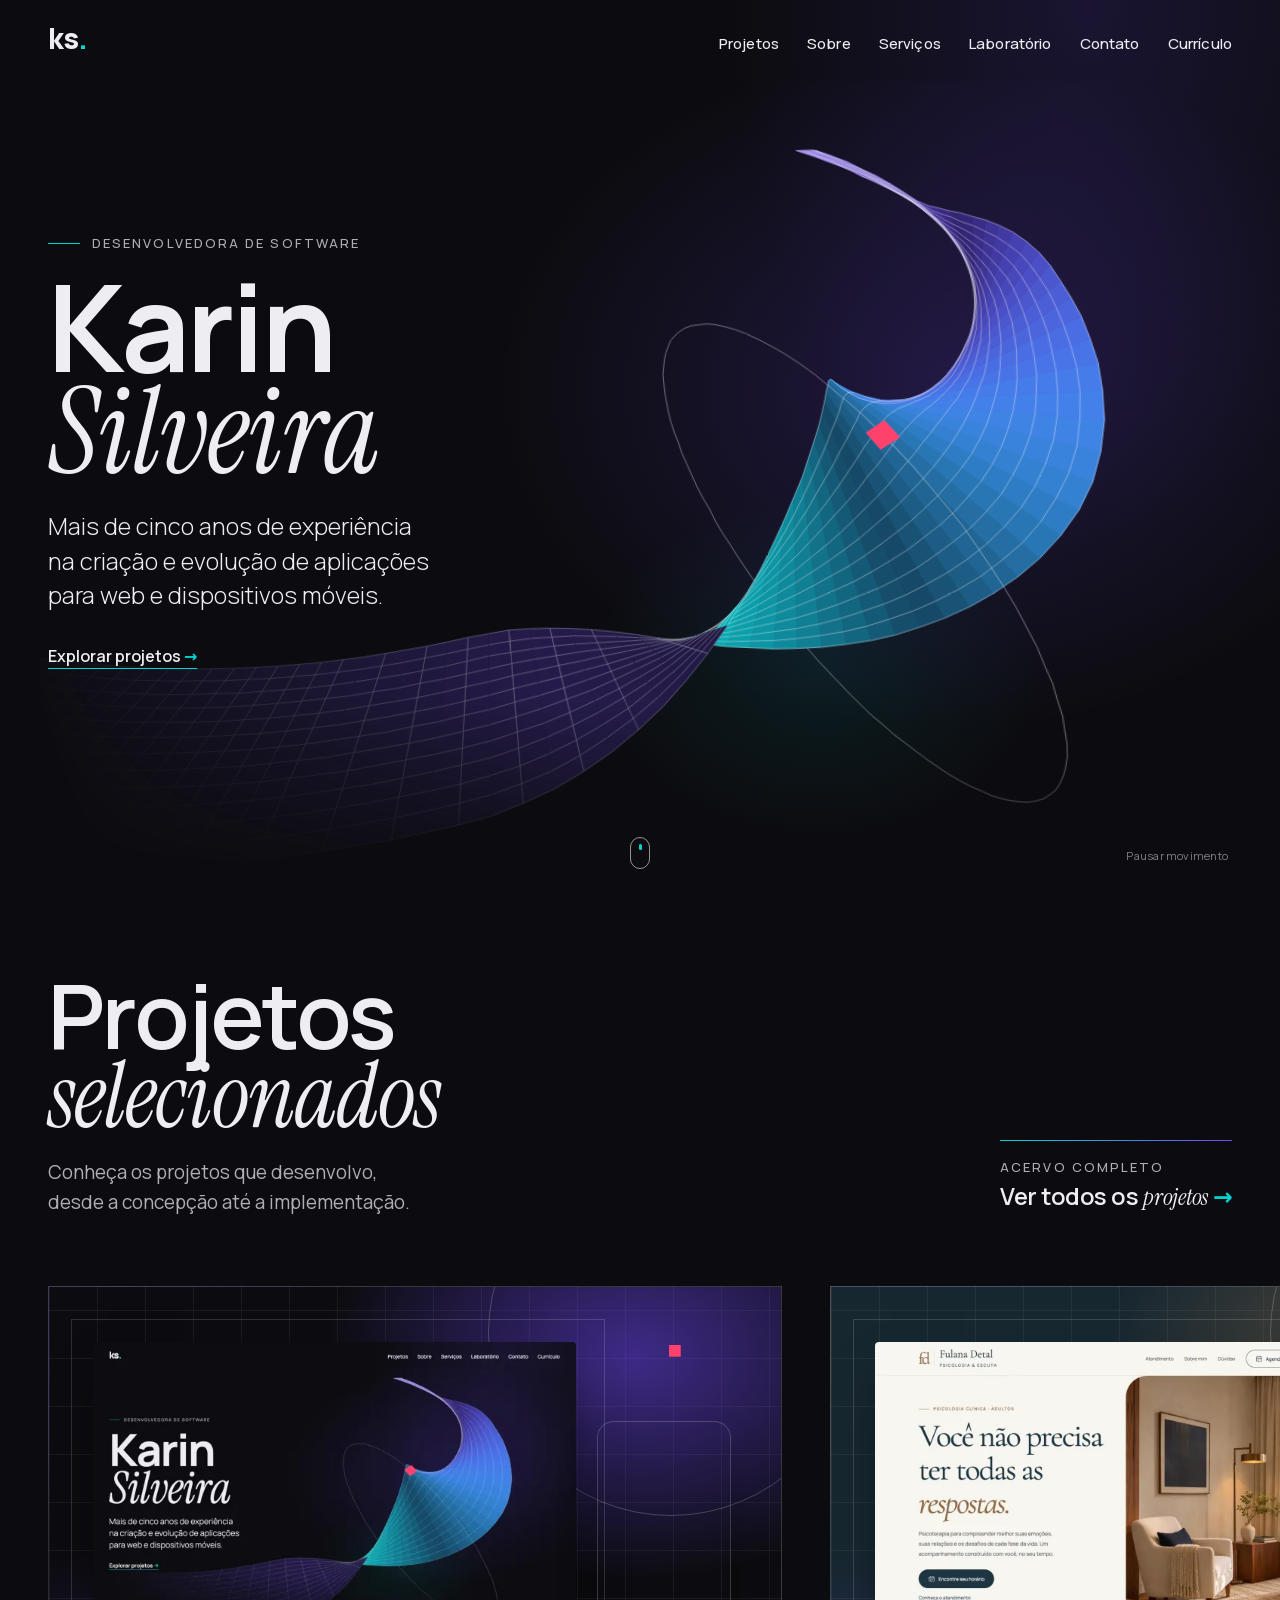
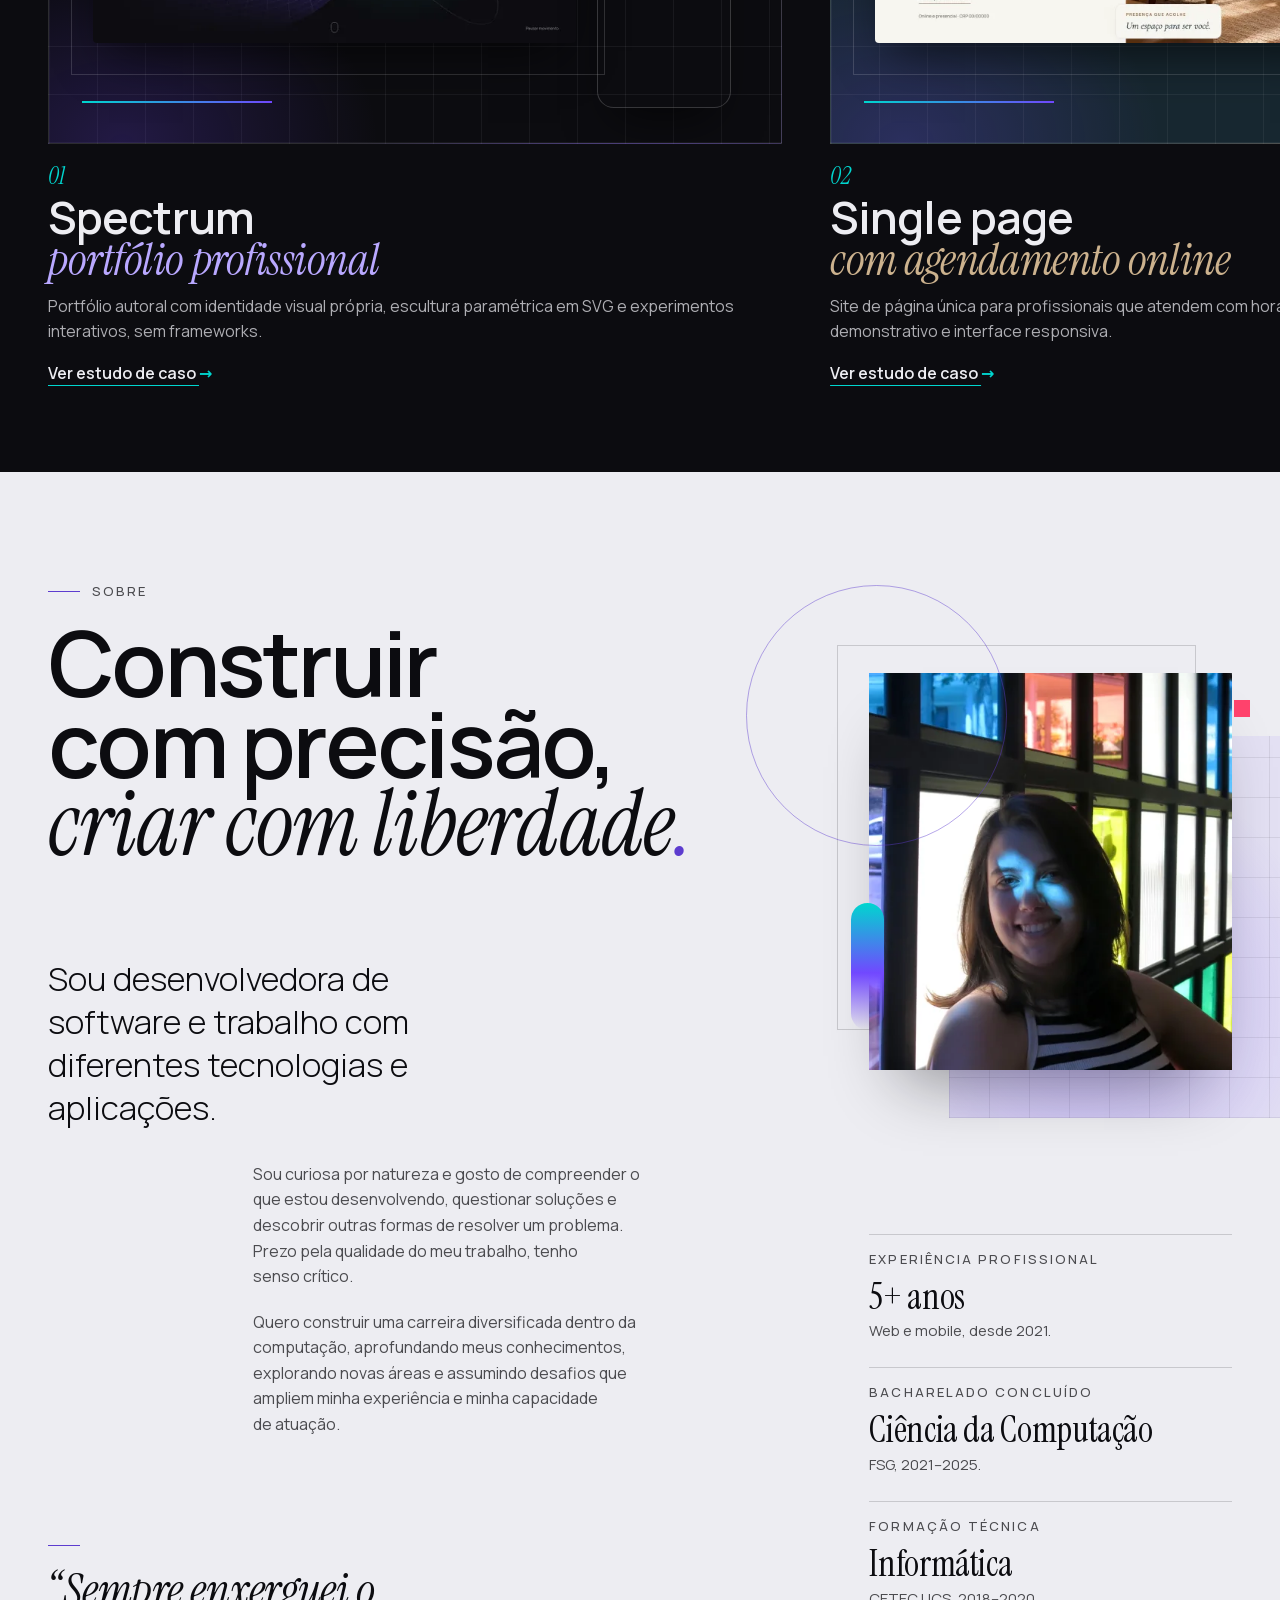
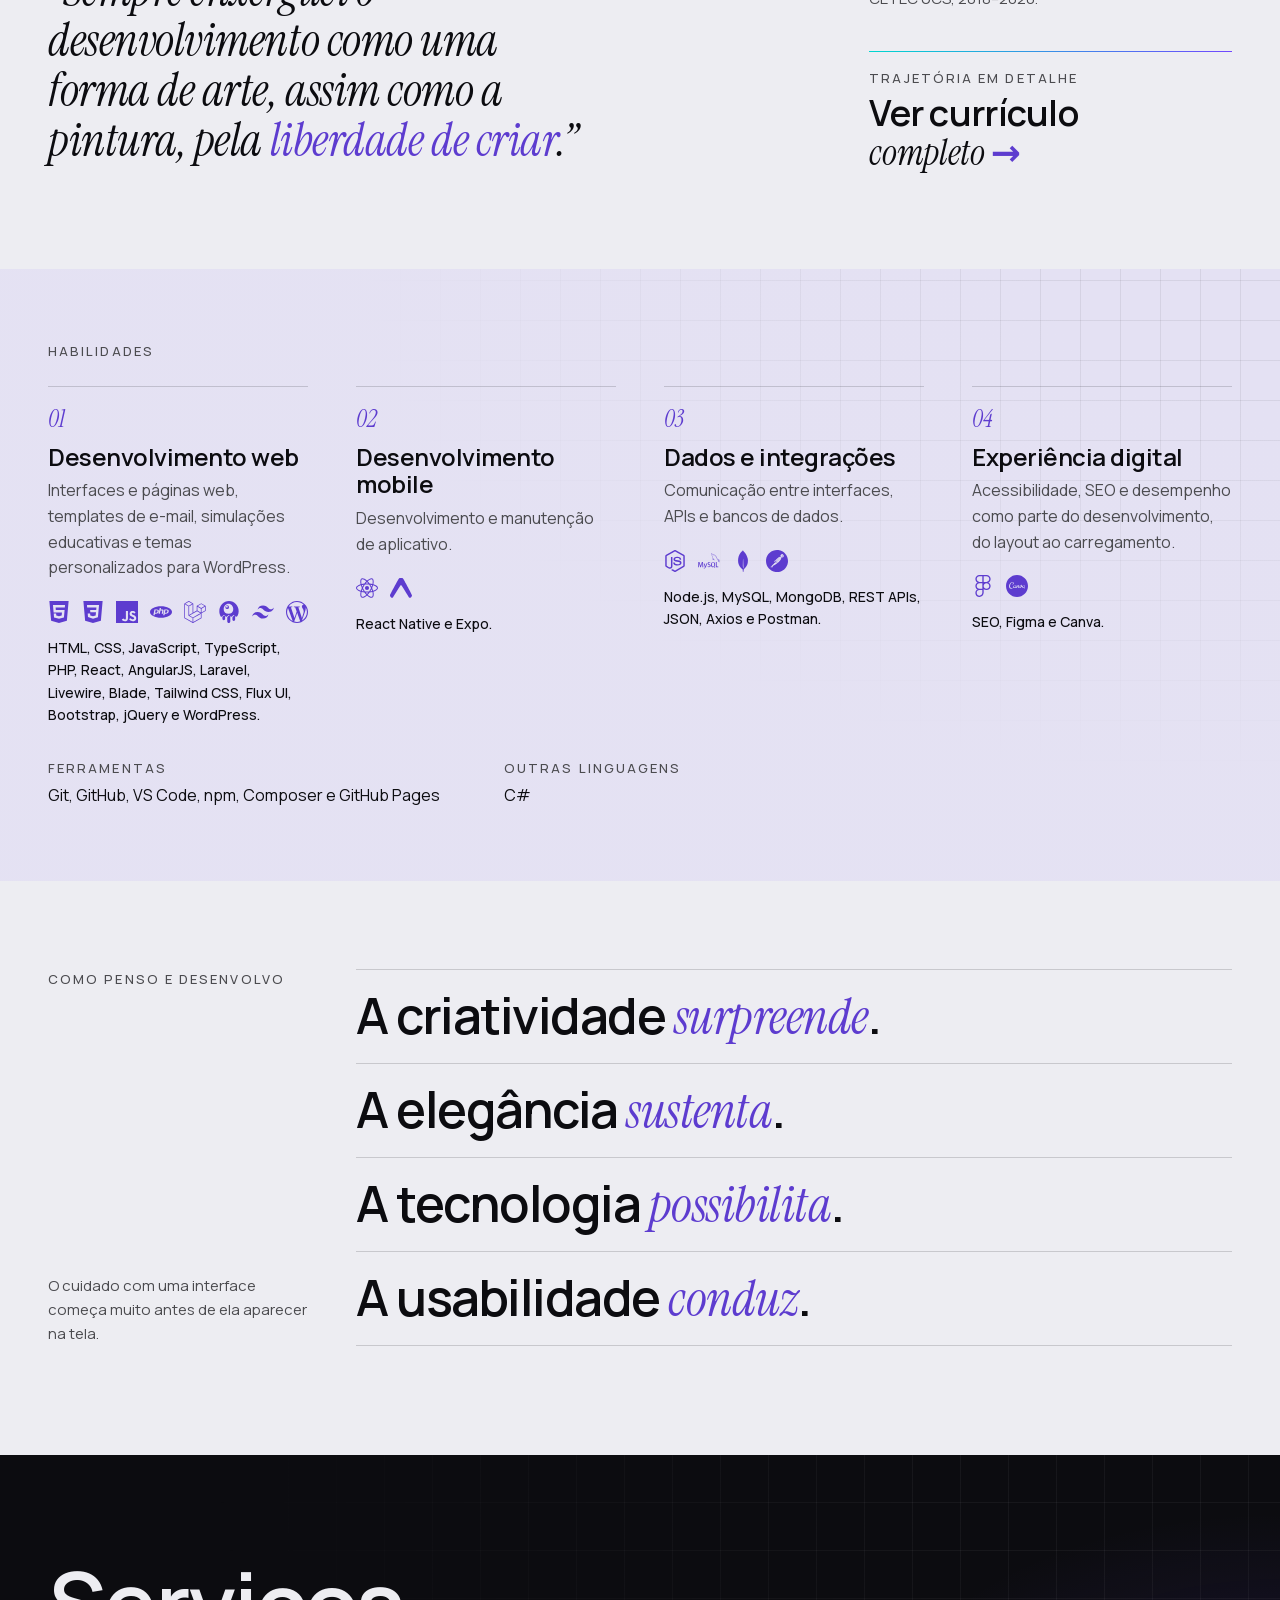
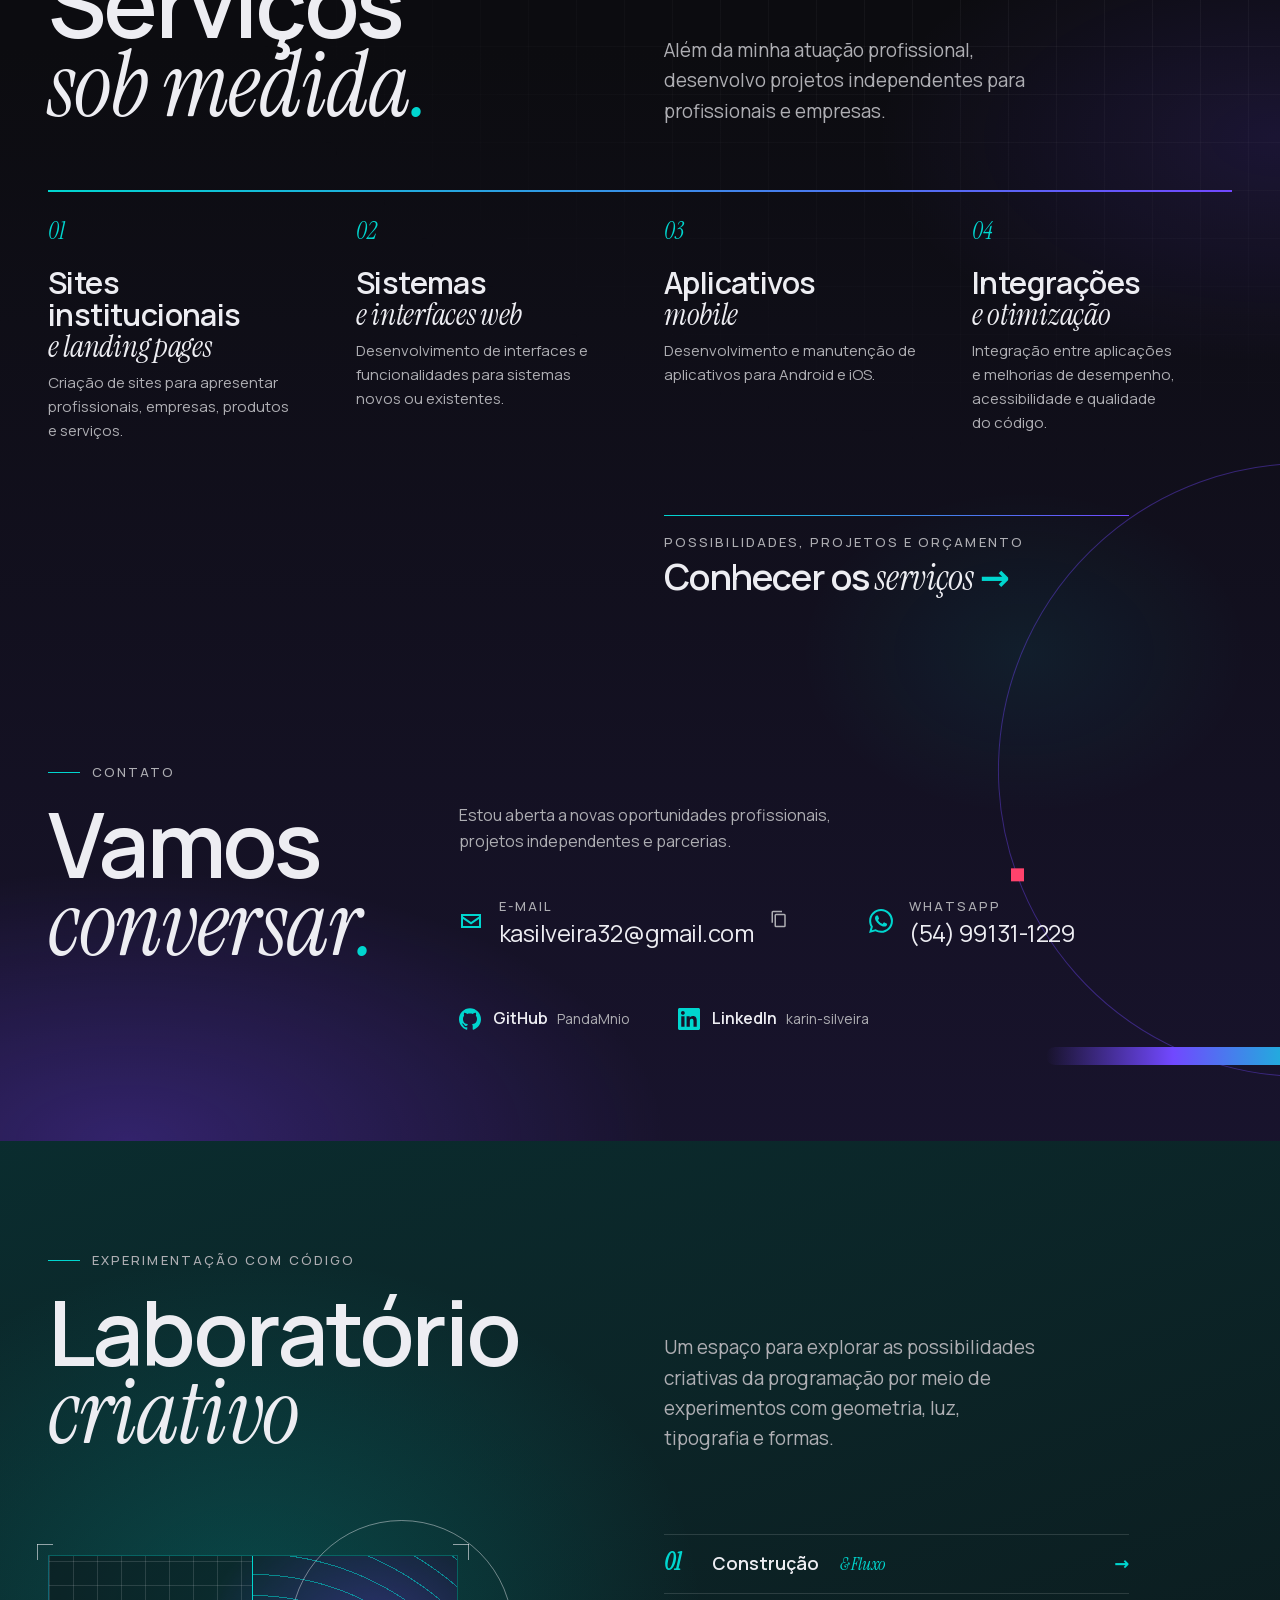
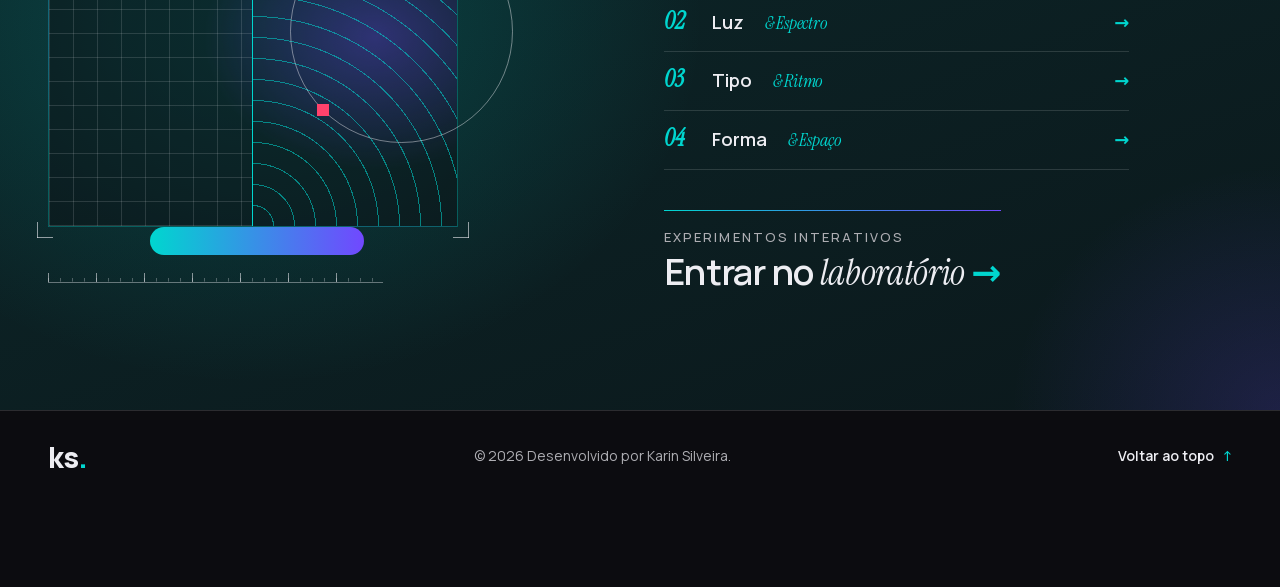
==== commit 20ef0f89: "fix: contextualiza métricas históricas do Spectrum e remove hash obsoleto da CSP" ====
--- a/index.html
+++ b/index.html
@@ -4,7 +4,7 @@
     <meta charset="utf-8">
     <meta name="viewport" content="width=device-width, initial-scale=1">
     <!-- O hash do script-src corresponde ao script embutido abaixo; recalcular se ele mudar. -->
-    <meta http-equiv="Content-Security-Policy" content="default-src 'none'; script-src 'self' 'sha256-OTgNdzX5o/i6AB1Q2IJuJHvArD9WTgU1vZQP5LGpcOA='; style-src 'self'; style-src-attr 'unsafe-inline'; img-src 'self'; font-src 'self'; base-uri 'none'; form-action 'none'; require-trusted-types-for 'script'; trusted-types 'none'; upgrade-insecure-requests">
+    <meta http-equiv="Content-Security-Policy" content="default-src 'none'; script-src 'self'; style-src 'self'; style-src-attr 'unsafe-inline'; img-src 'self'; font-src 'self'; base-uri 'none'; form-action 'none'; require-trusted-types-for 'script'; trusted-types 'none'; upgrade-insecure-requests">
     <meta name="google-site-verification" content="QLhFIjdQ0P1j7Jg6uPl-L2834JCA17R9BZMM62H-lz4" />
     <title>Karin Silveira | Desenvolvedora de Software Web e Mobile</title>
     <meta name="description" content="Desenvolvedora de software com mais de cinco anos de experiência em web e mobile. Veja projetos e serviços de criação de sites, sistemas e aplicativos, e entre em contato.">
@@ -374,7 +374,7 @@
 
     <footer class="site-footer">
       <a class="signature" href="./" aria-label="ks. — Karin Silveira, página inicial">ks<span>.</span></a>
-      <p>© 2026 Karin Silveira. Design e desenvolvimento autorais.</p>
+      <p>© 2026 Desenvolvido por Karin Silveira.</p>
       <a class="link to-top" href="#topo">Voltar ao topo <span aria-hidden="true">↑</span></a>
     </footer>
   </body>
--- a/styles/global.css
+++ b/styles/global.css
@@ -18,7 +18,6 @@
   font-style: italic;
   font-display: swap;
 }
-
 
 :root {
   --color-obsidian: #0c0c10;
@@ -68,7 +67,6 @@
   color: var(--color-text);
   background: var(--color-bg);
 }
-
 
 *,
 *::before,
@@ -137,7 +135,6 @@
   margin: 0;
 }
 
-
 .visually-hidden {
   position: absolute;
   inline-size: 1px;
@@ -154,7 +151,6 @@
     column-gap: var(--gutter);
   }
 }
-
 
 .skip-link {
   position: absolute;
@@ -171,7 +167,6 @@
 }
 
 .signature {
-
   margin-block: -0.5rem;
   padding-block: 0.5rem;
   font-size: 1.75rem;
@@ -257,7 +252,6 @@
   color: var(--color-muted);
 }
 
-/* A coluna 7 é o eixo do texto de apoio em todas as seções da homepage. */
 @media (min-width: 56rem) {
   .section-intro {
     display: grid;
@@ -467,7 +461,6 @@
   color: var(--color-text);
 }
 
-
 .stage-psicologia,
 .project-psicologia {
   --project-deep: #1d3541;
@@ -551,8 +544,6 @@
   outline: 1px solid color-mix(in srgb, var(--color-porcelain) 20%, transparent);
 }
 
-/* Sem color-mix: só o que afeta legibilidade ou função. */
-
 @supports not (color: color-mix(in srgb, red, blue)) {
   :root {
     --color-muted: #aeaeb3;
--- a/styles/main.css
+++ b/styles/main.css
@@ -45,7 +45,6 @@
     flex-basis: 100%;
   }
 
-  /* Com JS, o menu nasce fechado: evita a lista aberta até o botão ser criado. */
   @media (scripting: enabled) {
     .site-header:not(.is-open) nav {
       display: none;
@@ -163,7 +162,6 @@
   }
 }
 
-
 @media (width < 24rem) {
   .site-header.has-menu .menu-toggle {
     gap: 0.5rem;
@@ -251,7 +249,6 @@
   mask-composite: intersect;
 }
 
-/* O contorno da mesma cor fecha as emendas entre as faces. */
 .hero-band [color] {
   fill: currentColor;
   stroke: currentColor;
@@ -376,7 +373,6 @@
   }
 }
 
-
 .works {
   padding-block: clamp(3rem, 1.5rem + 4.5vw, 7rem);
 }
@@ -392,7 +388,6 @@
   grid-column: 1;
 }
 
-/* O acervo divide a linha com o cabeçalho, separado dos projetos e dos controles. */
 .works-intro .works-more {
   grid-area: 1 / 2 / 3 / 3;
   max-inline-size: none;
@@ -411,7 +406,6 @@
   }
 }
 
-/* Rolagem nativa: gestos, teclado e snap funcionam sem JS; o próximo projeto aparece na borda. */
 .works-track {
   position: relative;
   display: grid;
@@ -425,7 +419,6 @@
   scroll-snap-type: x mandatory;
   scroll-padding-inline: var(--gutter);
   scrollbar-width: none;
-  /* Barras sobrepostas (macOS) ignoram scrollbar-width ao rolar; a faixa inferior onde são desenhadas fica recortada. */
   margin-block-end: -1.25rem;
   clip-path: inset(0 0 1.25rem);
 }
@@ -469,7 +462,6 @@
   color: var(--color-accent);
 }
 
-/* O quadrado Pulse do Spectrum orienta a leitura: assina a classificação de cada projeto e os blocos dos estudos. */
 .work-text > p.label::before,
 .case-label::before {
   content: "";
@@ -588,8 +580,6 @@
   }
 }
 
-
-/* Serviços e Contato dividem um único campo: a grade da construção no alto se dissolve na luz violeta do fluxo. */
 .finale {
   position: relative;
   isolation: isolate;
@@ -613,7 +603,6 @@
   mask-image: radial-gradient(70% 80% at 85% 0%, #000 20%, transparent);
 }
 
-/* Acima do Contato, para que a órbita que sobe dele passe por trás do texto. */
 .services {
   position: relative;
   z-index: 1;
@@ -711,13 +700,11 @@
   }
 }
 
-
 .offer-open {
   overflow-x: clip;
   padding-block: clamp(0.5rem, 1.5vw, 1.5rem) clamp(2.5rem, 6vw, 4.5rem);
 }
 
-/* O fundo sobe por trás do cabeçalho transparente e surge aos poucos, sem emenda nem com o menu aberto, que alonga o cabeçalho. */
 .offer-open::before {
   inset-block-start: -8rem;
   mask-image: linear-gradient(transparent, #000 8rem);
@@ -743,7 +730,6 @@
   mask-image: linear-gradient(90deg, transparent, #000 35%);
 }
 
-/* Da moldura de precisão, só os cantos aparecem. */
 .figure-frame {
   --corner: color-mix(in srgb, var(--color-porcelain) 55%, transparent);
 
@@ -768,7 +754,6 @@
   border-radius: 50%;
 }
 
-/* 14,6% coloca o acento sobre a curva, a 45° do centro. */
 .offer-figure .figure-pulse {
   inset-block-start: 14.6%;
   inset-inline-start: 14.6%;
@@ -854,7 +839,6 @@
     radial-gradient(40% 45% at 100% 35%, color-mix(in srgb, var(--tone) 9%, transparent), transparent 70%);
 }
 
-/* Ultraviolet puro não tem contraste para texto sobre Obsidian; o tom claro mantém a cor da frente. */
 .front-violet {
   --tone: var(--color-ultraviolet);
   --tone-text: color-mix(in srgb, var(--color-ultraviolet) 55%, var(--color-porcelain));
@@ -1004,7 +988,6 @@
   font-size: clamp(2.25rem, 1.25rem + 3.5vw, 4.5rem);
   line-height: 0.95;
 }
-
 
 .archive {
   position: relative;
@@ -1198,7 +1181,6 @@
   border-color: var(--color-accent);
 }
 
-/* A seleção muda de forma (preenchimento) e de peso, não só de cor. */
 .archive-filters button[aria-pressed="true"] {
   border-color: transparent;
   font-weight: 700;
@@ -1264,7 +1246,6 @@
   }
 }
 
-
 .case {
   overflow-x: clip;
   padding: clamp(0.5rem, 1.5vw, 1.5rem) var(--gutter) var(--space-section);
@@ -1560,7 +1541,6 @@
 .psi-good dt::before { border-radius: 50%; }
 .psi-poor::before,
 .psi-poor dt::before { clip-path: polygon(50% 0, 100% 100%, 0 100%); }
-
 
 .psi:has(.psi-switch [value="mobile"]:checked) .psi-desktop,
 .psi:has(.psi-switch [value="desktop"]:checked) .psi-mobile {
@@ -2252,7 +2232,6 @@
   color: var(--color-muted);
 }
 
-/* O quadrado Pulse marca a chegada: a etapa em que a escolha se conclui. */
 .case-steps {
   --steps: 3;
 }
@@ -2430,7 +2409,6 @@
     margin-block-end: 1rem;
   }
 }
-
 
 .about {
   display: grid;
@@ -2595,7 +2573,6 @@
   margin-block-start: clamp(2.75rem, 1.5rem + 5vw, 5.5rem);
 }
 
-/* Faixa que separa o que a autora faz de quem ela é; a grade ecoa o painel do retrato. */
 .about-capabilities {
   position: relative;
   isolation: isolate;
@@ -2672,7 +2649,6 @@
   }
 }
 
-/* No mobile, o nome das tecnologias basta; os ícones só somam estímulos. */
 @media (width < 56rem) {
   .capability-icons {
     display: none;
@@ -2790,22 +2766,13 @@
   }
 }
 
-
-/* Verde-petróleo derivado do Aqua: a superfície própria do Laboratório. */
 .lab {
   --lab-surface: color-mix(in srgb, var(--color-aqua) 16%, var(--color-obsidian));
   --lab-deep: color-mix(in srgb, var(--color-aqua) 6%, var(--color-obsidian));
+  --lab-mid: color-mix(in srgb, var(--color-aqua) 11%, var(--color-obsidian));
 
   overflow-x: clip;
   padding-block: var(--space-section);
-}
-
-/* O petróleo domina a abertura e cede ao Obsidian antes dos palcos, para não alterar as cores dos experimentos. */
-.lab::before {
-  background:
-    radial-gradient(45% 30rem at 85% 6rem, color-mix(in srgb, var(--color-aqua) 16%, transparent), transparent 70%),
-    radial-gradient(35% 24rem at 0% 14rem, color-mix(in srgb, var(--color-ultraviolet) 14%, transparent), transparent 70%),
-    linear-gradient(var(--lab-surface), var(--lab-deep) 34rem, var(--color-obsidian) 56rem);
 }
 
 .lab-intro {
@@ -2819,7 +2786,6 @@
     linear-gradient(160deg, var(--lab-surface), var(--lab-deep));
 }
 
-/* Um espécime de bancada: a grade da construção vira as ondas do fluxo dentro da moldura, medido por uma régua. */
 .lab-visual {
   position: relative;
   aspect-ratio: 4 / 3;
@@ -2872,7 +2838,6 @@
   border-radius: 50%;
 }
 
-/* 85,4% e 14,6% põem o acento sobre a curva, a 45° do centro. */
 .lab-visual .teaser-pulse {
   inset-block-start: 85.4%;
   inset-inline-start: 14.6%;
@@ -2978,14 +2943,51 @@
   }
 }
 
+.lab-page::before {
+  inset-block-start: -8rem;
+  background:
+    radial-gradient(45% 30rem at 85% 6rem, color-mix(in srgb, var(--color-aqua) 16%, transparent), transparent 70%),
+    radial-gradient(35% 24rem at 0% 14rem, color-mix(in srgb, var(--color-ultraviolet) 14%, transparent), transparent 70%),
+    linear-gradient(var(--lab-surface), var(--lab-mid) 40rem, var(--lab-mid) calc(100% - 14rem), var(--lab-deep));
+  mask-image: linear-gradient(transparent, #000 8rem);
+}
+
+.lab-page article {
+  --glow: var(--color-aqua);
+  --glow-x: 88%;
+
+  position: relative;
+}
+
+.lab-page article::before {
+  content: "";
+  position: absolute;
+  z-index: -1;
+  inset: -4rem calc(var(--gutter) * -1);
+  pointer-events: none;
+  background:
+    radial-gradient(55% 60% at var(--glow-x) 35%, color-mix(in srgb, var(--glow) 22%, transparent), transparent 70%),
+    repeating-linear-gradient(90deg, color-mix(in srgb, var(--color-porcelain) 4%, transparent) 0 1px, transparent 1px 3rem),
+    repeating-linear-gradient(0deg, color-mix(in srgb, var(--color-porcelain) 4%, transparent) 0 1px, transparent 1px 3rem);
+  mask-image: radial-gradient(closest-side, #000 40%, transparent);
+}
+
+.lab-page :is(.lab-study:first-child, .lab-form) {
+  --glow: var(--color-ultraviolet);
+  --glow-x: 12%;
+}
+
+:is(.lab-studies, .lab-form)::after {
+  content: "";
+  position: absolute;
+  inset: calc(var(--section-gap) / -2) 0 auto;
+  block-size: 1px;
+  background: linear-gradient(90deg, transparent, var(--color-aqua), var(--color-ultraviolet), transparent);
+  opacity: 0.5;
+}
+
 .lab-page {
   padding-block-start: clamp(0.5rem, 1.5vw, 1.5rem);
-}
-
-/* O fundo sobe por trás do cabeçalho transparente e surge aos poucos, sem emenda nem com o menu aberto, que alonga o cabeçalho. */
-.lab-page::before {
-  inset-block-start: -8rem;
-  mask-image: linear-gradient(transparent, #000 8rem);
 }
 
 .experiment-stage {
@@ -3124,7 +3126,6 @@
   }
 }
 
-/* A explicação vem depois da interação e herda o traço do experimento: Aqua e Ultraviolet alternam o sentido. */
 .lab-details {
   margin-block-start: clamp(2rem, 5vw, 3rem);
 }
@@ -3246,9 +3247,12 @@
 }
 
 .lab-studies {
+  --section-gap: clamp(3.5rem, 2rem + 6vw, 7rem);
+
+  position: relative;
   display: grid;
   gap: clamp(3.5rem, 2rem + 6vw, 6rem) var(--gutter);
-  margin-block-start: clamp(3.5rem, 2rem + 6vw, 7rem);
+  margin-block-start: var(--section-gap);
 }
 
 .lab-study h2 {
@@ -3448,7 +3452,6 @@
 
   display: block;
   margin-inline-start: var(--indent);
-  /* A escala modular, limitada pela largura calibrada de cada linha (--w em em, --n caracteres). */
   font-size: max(0.8125rem, min(18cqi * var(--k), (100cqi - var(--indent)) / (var(--w) + var(--n) * var(--tracking))));
   font-weight: calc(500 + var(--sign) * 300 * var(--rhythm));
   line-height: var(--leading);
@@ -3485,9 +3488,11 @@
 }
 
 .lab-form {
+  --section-gap: clamp(4rem, 2rem + 8vw, 9rem);
+
   display: grid;
   gap: clamp(1.25rem, 3vw, 2rem) var(--gutter);
-  margin-block-start: clamp(4rem, 2rem + 8vw, 9rem);
+  margin-block-start: var(--section-gap);
 }
 
 .form-stage {
@@ -3533,7 +3538,6 @@
   margin-block-start: 2rem;
 }
 
-/* A rolagem por foco reserva espaço para o rótulo e, no mobile, para o preview fixo. */
 .form-controls :is(input, button) {
   scroll-margin-block: 2.5rem 1rem;
 }
@@ -3644,7 +3648,6 @@
     border-inline-end: var(--line);
   }
 
-  /* Com cerca de 40vw de altura, o preview fica centrado na tela. */
   .lab-form.is-ready .form-stage {
     inset-block-start: max(1.5rem, 50vh - 20vw);
     max-block-size: none;
@@ -3655,7 +3658,6 @@
     padding-block-start: clamp(1rem, 3vw, 3rem);
   }
 }
-
 
 .contact {
   position: relative;
@@ -3788,7 +3790,6 @@
   fill: currentColor;
 }
 
-/* Fica no espaço entre os canais, sem deslocar o layout. */
 .contact-copy [role="status"] {
   position: absolute;
   inset-block-start: 100%;
@@ -3848,7 +3849,6 @@
     grid-column: 5 / 13;
   }
 }
-
 
 .resume-page {
   page: resume;
@@ -4012,14 +4012,12 @@
   font-size: 0.9375rem;
 }
 
-/* Margem zero no @page faz o navegador omitir cabeçalho e rodapé; as margens reais vêm do preenchimento clonado em cada página. */
 @page resume {
   size: A4;
   margin: 0;
 }
 
 @media print {
-  /* O esquema escuro do site faria o navegador pintar a folha, mesmo sem fundos. */
   :root:has(.resume) {
     font-size: 9.75pt;
     color-scheme: light;
@@ -4082,7 +4080,6 @@
     widows: 3;
   }
 }
-
 
 .site-footer {
   display: flex;
@@ -4116,7 +4113,6 @@
   color: var(--color-accent);
 }
 
-
 @supports not (color: color-mix(in srgb, red, blue)) {
   .case-identity {
     --color-muted: #48606a;
@@ -4131,9 +4127,7 @@
   }
 }
 
-
 @media (prefers-reduced-motion: no-preference) {
-
   .type-stage span {
     transition: font-size 0.45s var(--ease-out), font-weight 0.45s var(--ease-out), margin 0.45s var(--ease-out);
   }
@@ -4220,7 +4214,6 @@
     translate: 0.25em 0;
   }
 
-  /* A abertura se monta como o hero: a grade se estende, a moldura se fecha sobre ela, a órbita chega girando, o Pulse acende sobre a curva e o fluxo atravessa por último. Depois, o movimento contínuo assume em transform, sem disputar as propriedades da abertura, do hover e da rolagem. */
   .offer-open.is-paused,
   .offer-open.is-offscreen {
     --ambient: paused;
@@ -4244,7 +4237,6 @@
     animation-play-state: running, var(--ambient, running);
   }
 
-  /* Uma corrente de luz percorre a cápsula a intervalos, como o fluxo que dá nome a ela. */
   .figure-flow::after {
     content: "";
     position: absolute;
@@ -4290,7 +4282,6 @@
     view-timeline: --hero;
   }
 
-  /* O movimento contínuo é lento e usa só transform e opacity. */
   .hero.is-paused,
   .hero.is-offscreen {
     --ambient: paused;
@@ -4334,7 +4325,6 @@
     --intro-delay: 0.55s;
   }
 
-  /* O Pulse termina onde a deriva começa, sem salto entre as duas. */
   .hero-accent {
     animation: intro-pulse 1.25s cubic-bezier(0.65, 0, 0.35, 1) 0.6s backwards, drift-pulse 4s ease-in-out 1.85s infinite alternate backwards;
     animation-play-state: running, var(--ambient, running);
@@ -4382,7 +4372,6 @@
   }
 
   @supports (animation-timeline: view()) {
-
     .works-track,
     .shot-frame {
       --arrive: scale(0.94);
@@ -4395,7 +4384,6 @@
       animation-range: entry 0% cover 40%;
     }
 
-    /* Os projetos chegam pela direita, antecipando a navegação horizontal. */
     .works-track {
       --arrive: translateX(8%);
       animation-range: entry 0% cover 35%;
@@ -4462,7 +4450,6 @@
     .contact-accent { animation-name: contact-accent; }
     .contact-flow { animation-name: contact-flow; }
 
-    /* Ao sair da tela, as camadas da abertura se separam em profundidades diferentes. */
     .offer-open {
       view-timeline: --offer;
     }
@@ -4506,7 +4493,6 @@
   }
 }
 
-
 @keyframes intro-light {
   from { opacity: 0; transform: scale(0.85); }
 }
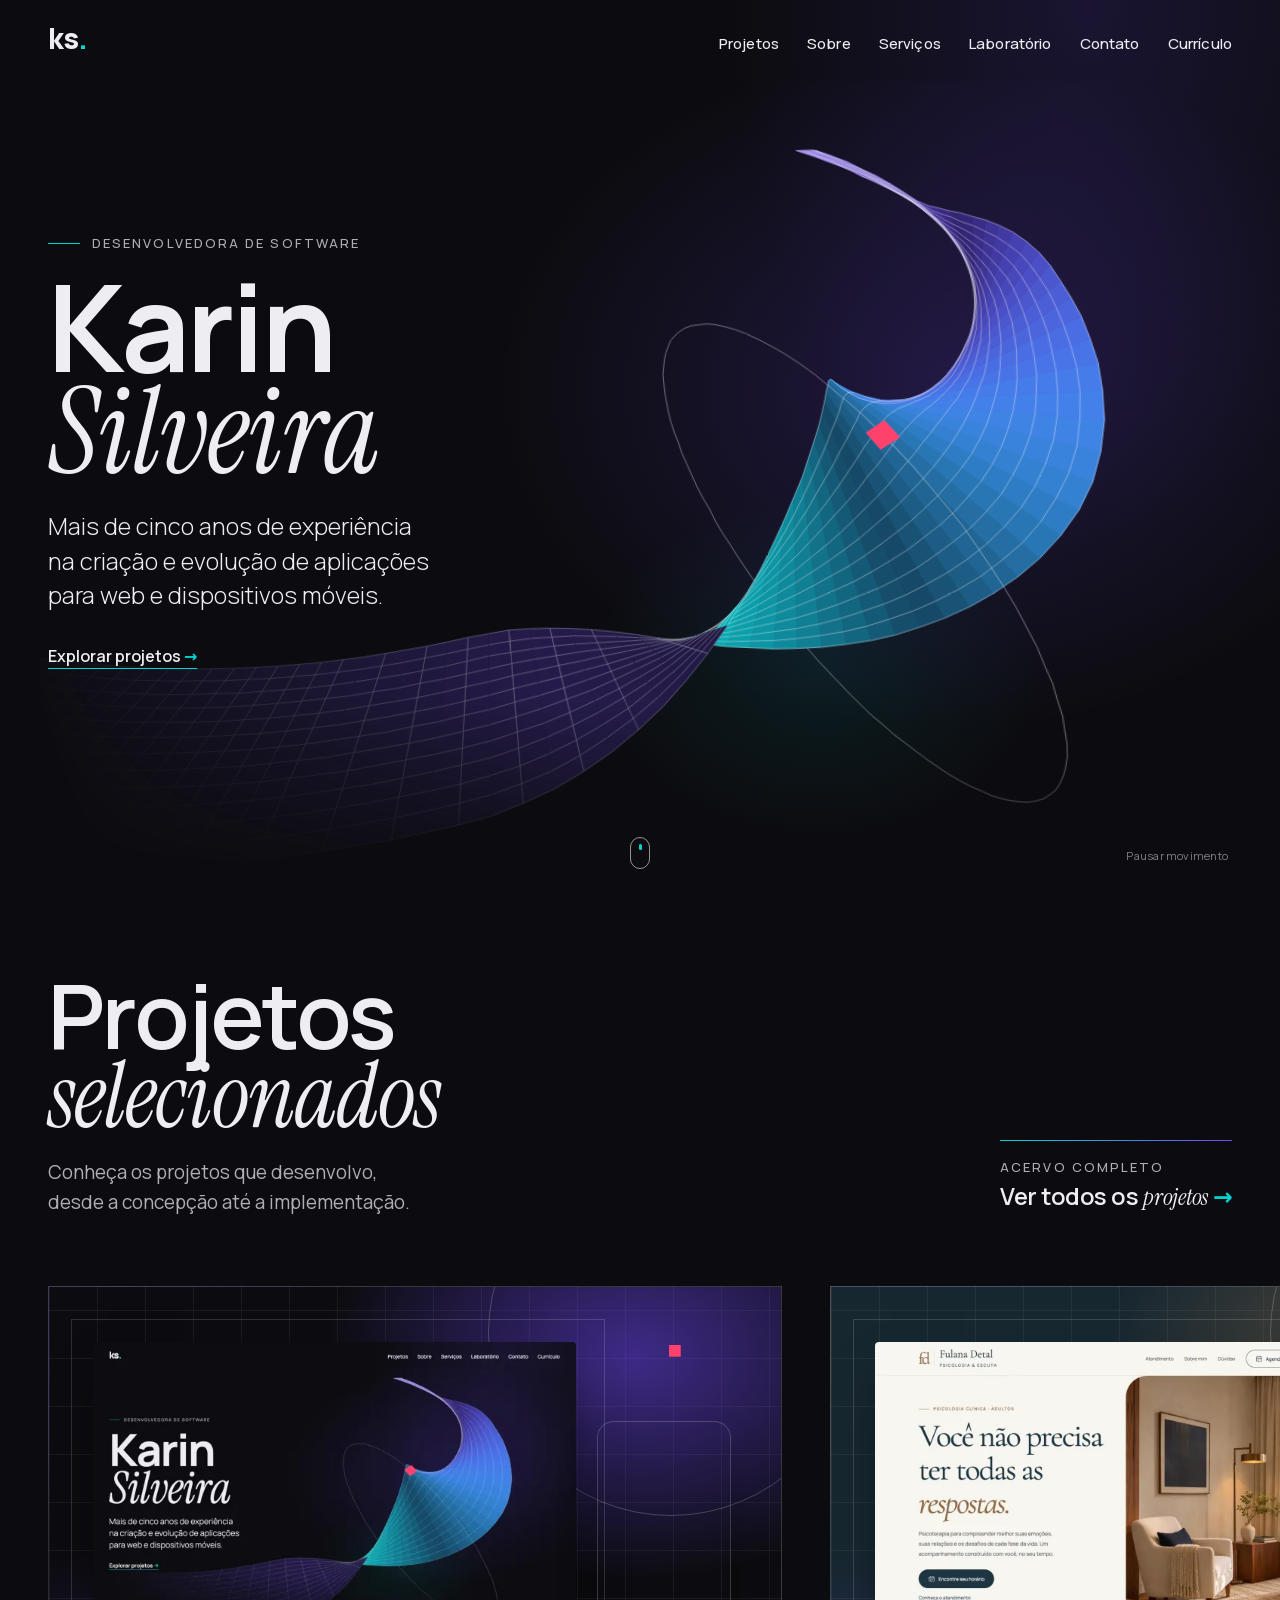
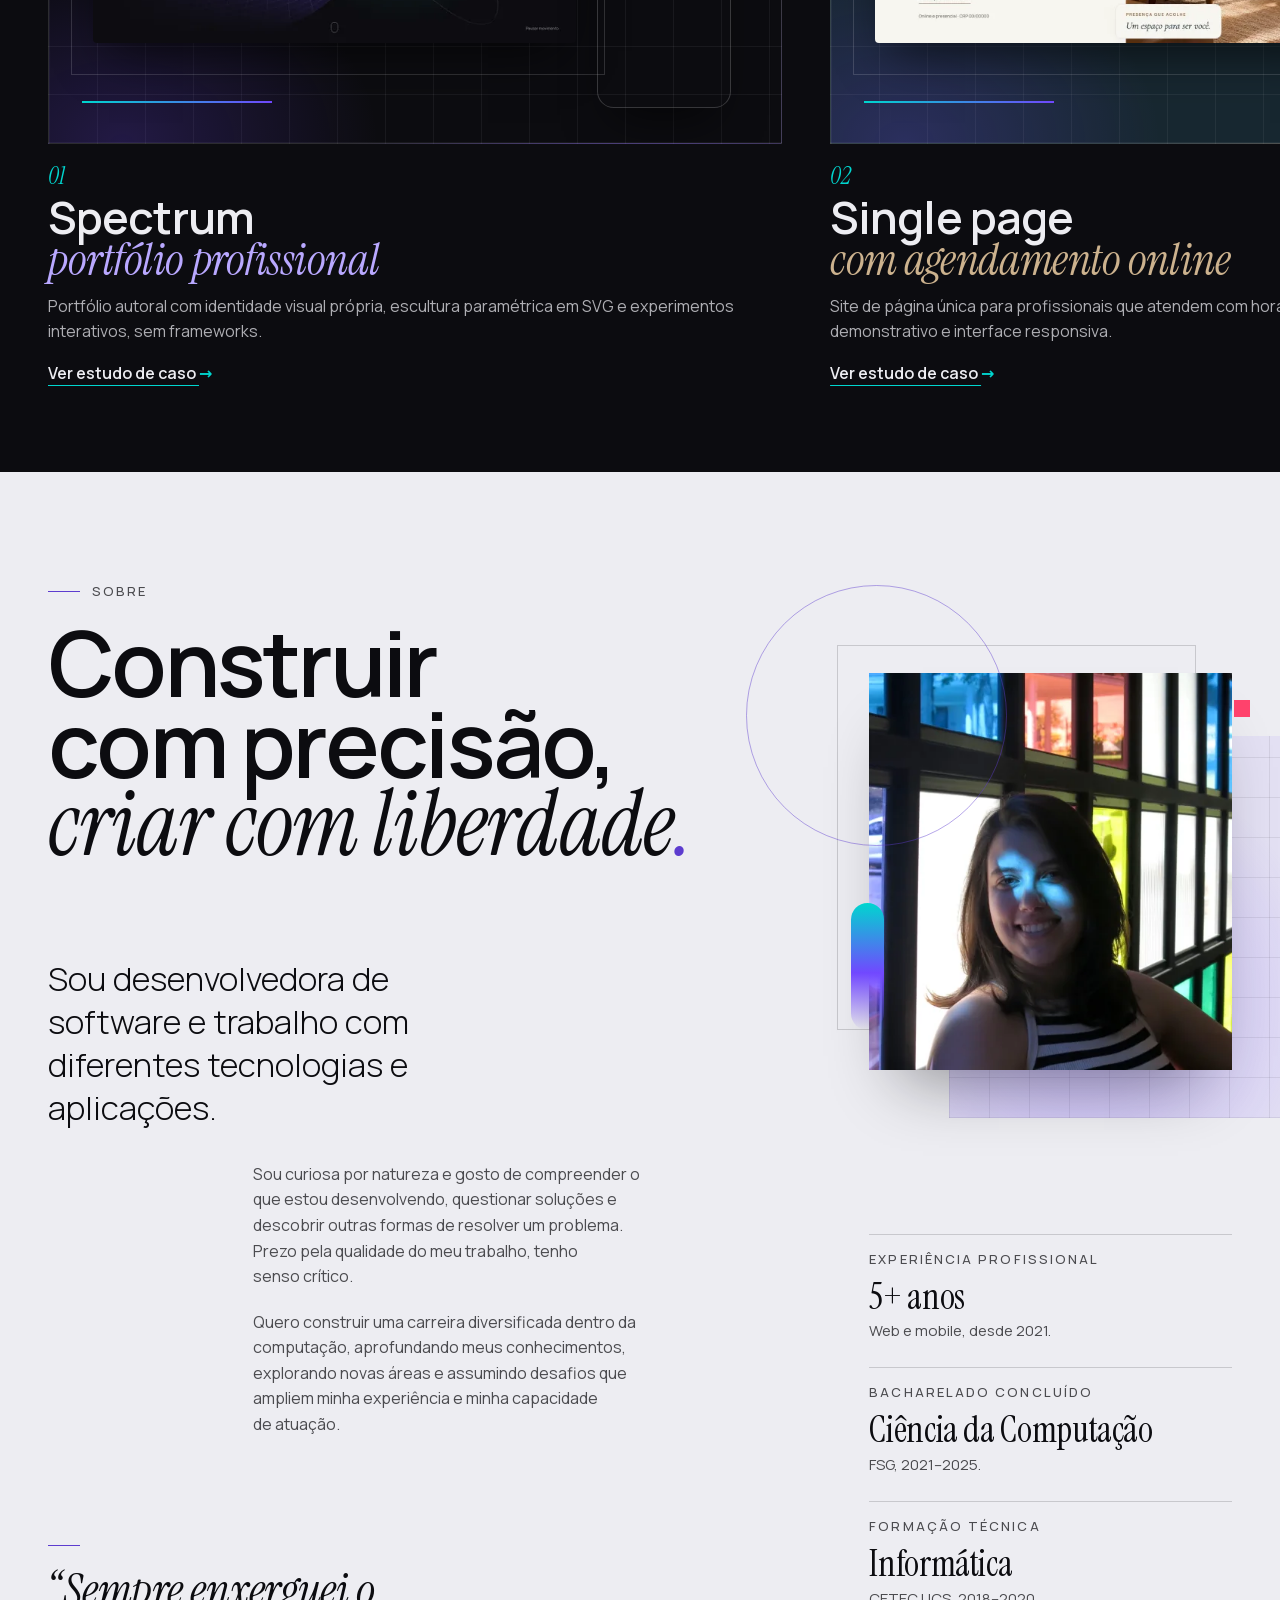
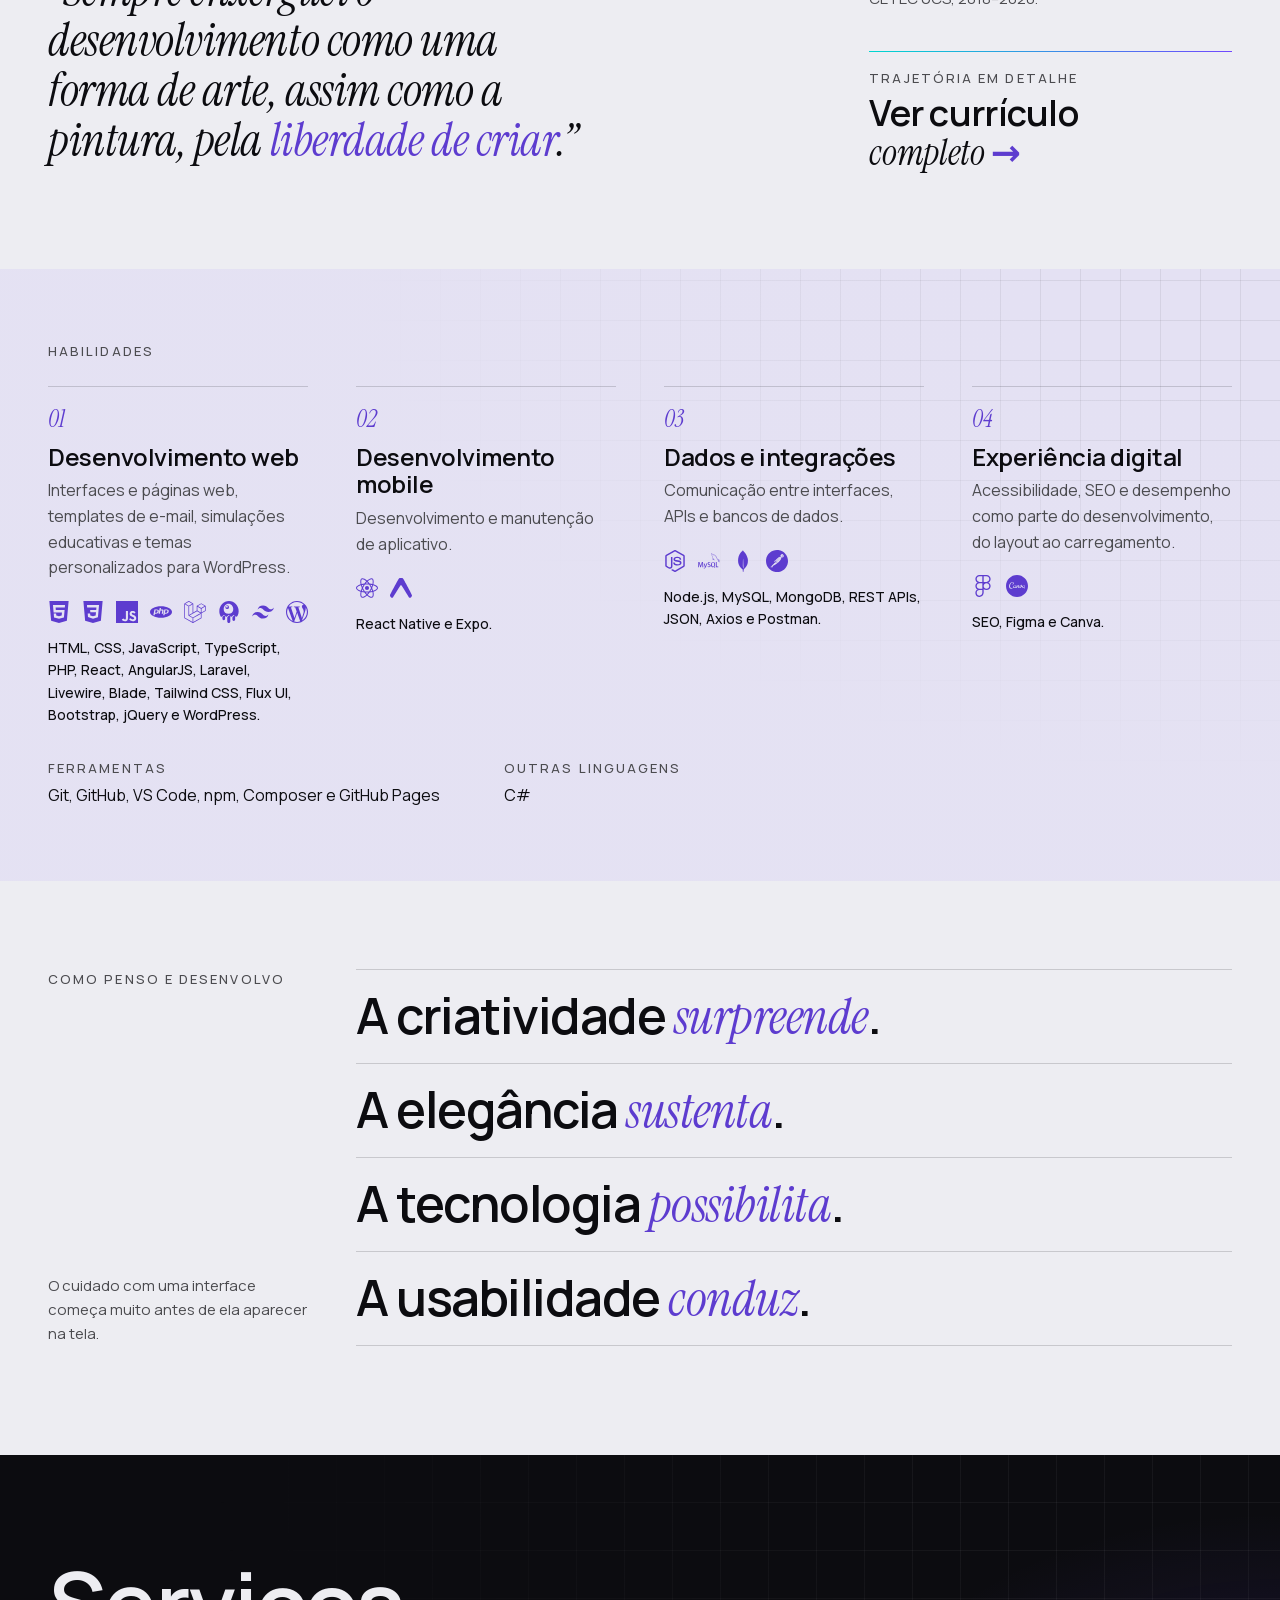
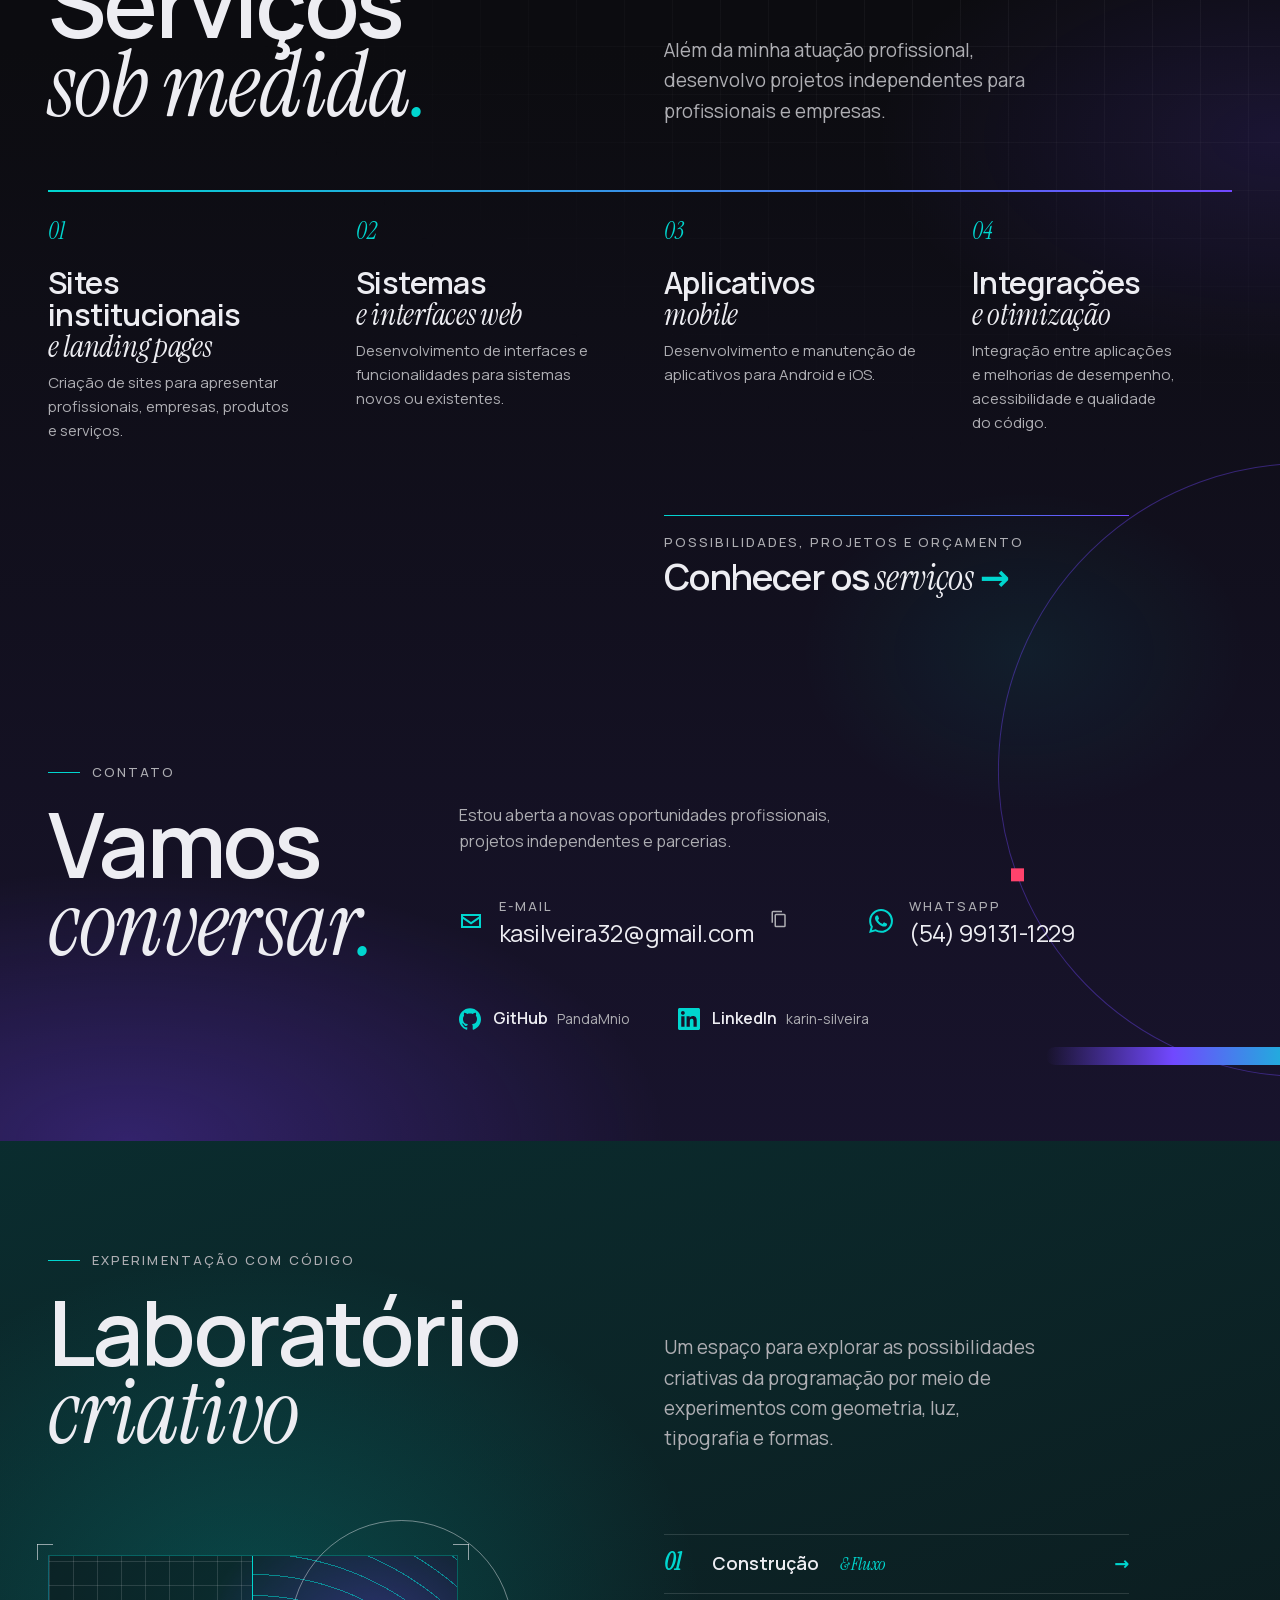
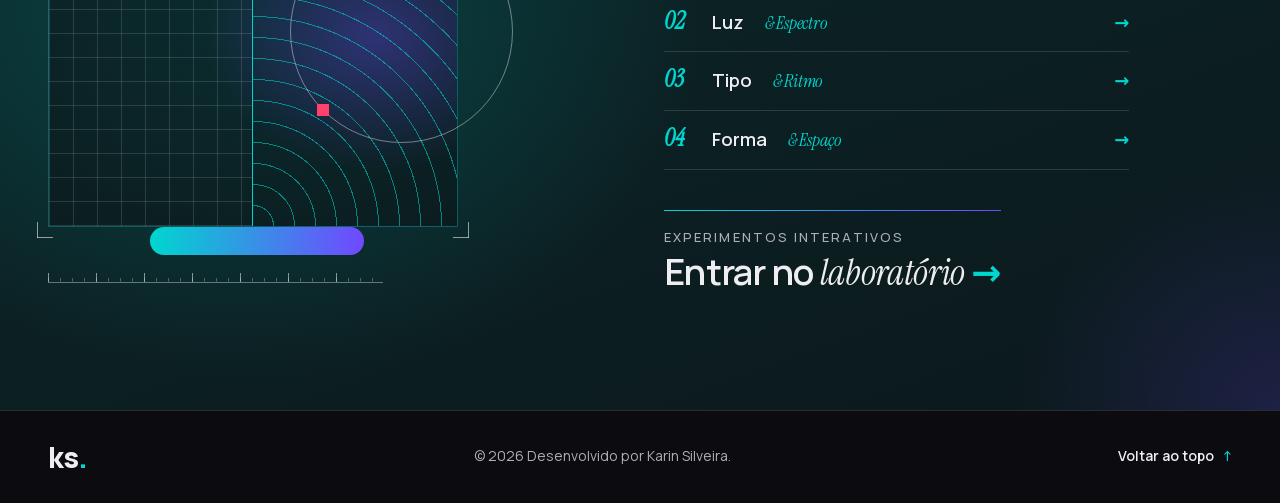
==== commit 3b6f9333: "Update index.html" ====
--- a/index.html
+++ b/index.html
@@ -3,7 +3,6 @@
   <head>
     <meta charset="utf-8">
     <meta name="viewport" content="width=device-width, initial-scale=1">
-    <!-- O hash do script-src corresponde ao script embutido abaixo; recalcular se ele mudar. -->
     <meta http-equiv="Content-Security-Policy" content="default-src 'none'; script-src 'self'; style-src 'self'; style-src-attr 'unsafe-inline'; img-src 'self'; font-src 'self'; base-uri 'none'; form-action 'none'; require-trusted-types-for 'script'; trusted-types 'none'; upgrade-insecure-requests">
     <meta name="google-site-verification" content="QLhFIjdQ0P1j7Jg6uPl-L2834JCA17R9BZMM62H-lz4" />
     <title>Karin Silveira | Desenvolvedora de Software Web e Mobile</title>
@@ -27,6 +26,8 @@
     <meta name="theme-color" content="#0c0c10">
     <link rel="icon" href="assets/favicon.svg" type="image/svg+xml">
     <link rel="apple-touch-icon" href="assets/apple-touch-icon.png">
+    <link rel="preload" href="assets/fonts/manrope-latin.woff2" as="font" type="font/woff2" crossorigin>
+    <link rel="preload" href="assets/fonts/instrument-serif-italic-latin.woff2" as="font" type="font/woff2" crossorigin>
     <link rel="stylesheet" href="styles/global.css">
     <link rel="stylesheet" href="styles/main.css">
     <script type="application/ld+json">
--- a/styles/main.css
+++ b/styles/main.css
@@ -3861,35 +3861,38 @@
   margin-inline: auto;
 }
 
+.resume-page::before {
+  inset-block-start: -8rem;
+  background:
+    radial-gradient(45% 28rem at 90% 8rem, color-mix(in srgb, var(--color-ultraviolet) 30%, transparent), transparent 70%),
+    radial-gradient(35% 22rem at 0% 20rem, color-mix(in srgb, var(--color-aqua) 14%, transparent), transparent 70%),
+    repeating-linear-gradient(90deg, color-mix(in srgb, var(--color-porcelain) 4%, transparent) 0 1px, transparent 1px 3rem),
+    repeating-linear-gradient(0deg, color-mix(in srgb, var(--color-porcelain) 4%, transparent) 0 1px, transparent 1px 3rem);
+  mask-image: linear-gradient(transparent, #000 8rem, #000 60%, transparent);
+}
+
 .resume-tools {
-  display: flex;
-  flex-wrap: wrap;
-  align-items: center;
-  justify-content: space-between;
-  gap: 1rem 2rem;
-  margin-block-end: 1.5rem;
+  display: grid;
+  gap: 1.5rem 2rem;
+  margin-block-end: clamp(1.5rem, 4vw, 2.5rem);
 }
 
 .resume-tools .back {
   margin: 0;
 }
 
-.resume-export {
-  display: flex;
-  flex-wrap: wrap;
-  align-items: center;
-  gap: 0.75rem 1.25rem;
-}
-
-.resume-export p {
-  max-inline-size: 34ch;
-  margin: 0;
-  font-size: 0.8125rem;
-  line-height: 1.45;
-  color: var(--color-muted);
+.resume-title .eyebrow {
+  margin-block-end: 0.75rem;
+}
+
+.resume-title .page-title {
+  margin: 0;
+  font-size: clamp(2.75rem, 1.5rem + 5vw, 4.75rem);
+  letter-spacing: -0.03em;
 }
 
 .resume-export .button {
+  inline-size: 100%;
   border: 0;
   font: inherit;
   font-weight: 600;
@@ -3900,11 +3903,26 @@
   display: none;
 }
 
+@media (min-width: 40rem) {
+  .resume-tools {
+    grid-template-columns: minmax(0, 1fr) auto;
+    align-items: end;
+  }
+
+  .resume-tools .back {
+    grid-column: 1 / -1;
+  }
+
+  .resume-export .button {
+    inline-size: auto;
+  }
+}
+
 .resume {
   --color-bg: #fff;
 
   padding: clamp(1.5rem, 1rem + 4vw, 4rem);
-  border-block-start: 3px solid var(--color-ultraviolet-deep);
+  background: var(--gradient-spectrum) top / 100% 4px no-repeat, var(--color-bg);
   border-radius: 0.25rem;
   font-variant-ligatures: no-common-ligatures;
   box-shadow: 0 1.5rem 4rem -2rem color-mix(in srgb, var(--color-ultraviolet) 60%, transparent);
@@ -4012,6 +4030,50 @@
   font-size: 0.9375rem;
 }
 
+@media screen {
+  .resume {
+    line-height: 1.65;
+  }
+
+  .resume-header {
+    padding-block-end: 1.5rem;
+    border-block-end: 1px solid color-mix(in srgb, var(--color-ultraviolet-deep) 20%, #fff);
+  }
+
+  .resume h1 {
+    font-size: clamp(2.25rem, 1.5rem + 3vw, 3.5rem);
+    line-height: 1.05;
+  }
+
+  .resume h2 {
+    margin-block-start: 2.5rem;
+    border-block-end: 0;
+    font-size: 0.8125rem;
+    letter-spacing: 0.14em;
+    text-transform: uppercase;
+  }
+
+  .resume h3 {
+    font-size: 1.1875rem;
+  }
+
+  .resume-entry + .resume-entry {
+    margin-block-start: 1.75rem;
+  }
+
+  .resume-section li + li {
+    margin-block-start: 0.375rem;
+  }
+}
+
+@media screen and (width < 40rem) {
+  .resume {
+    margin-inline: calc(var(--gutter) * -1);
+    padding-inline: var(--gutter);
+    border-radius: 0;
+  }
+}
+
 @page resume {
   size: A4;
   margin: 0;
@@ -4035,6 +4097,10 @@
 
   .resume-page {
     padding: 0;
+  }
+
+  .resume-page::before {
+    display: none;
   }
 
   .resume {
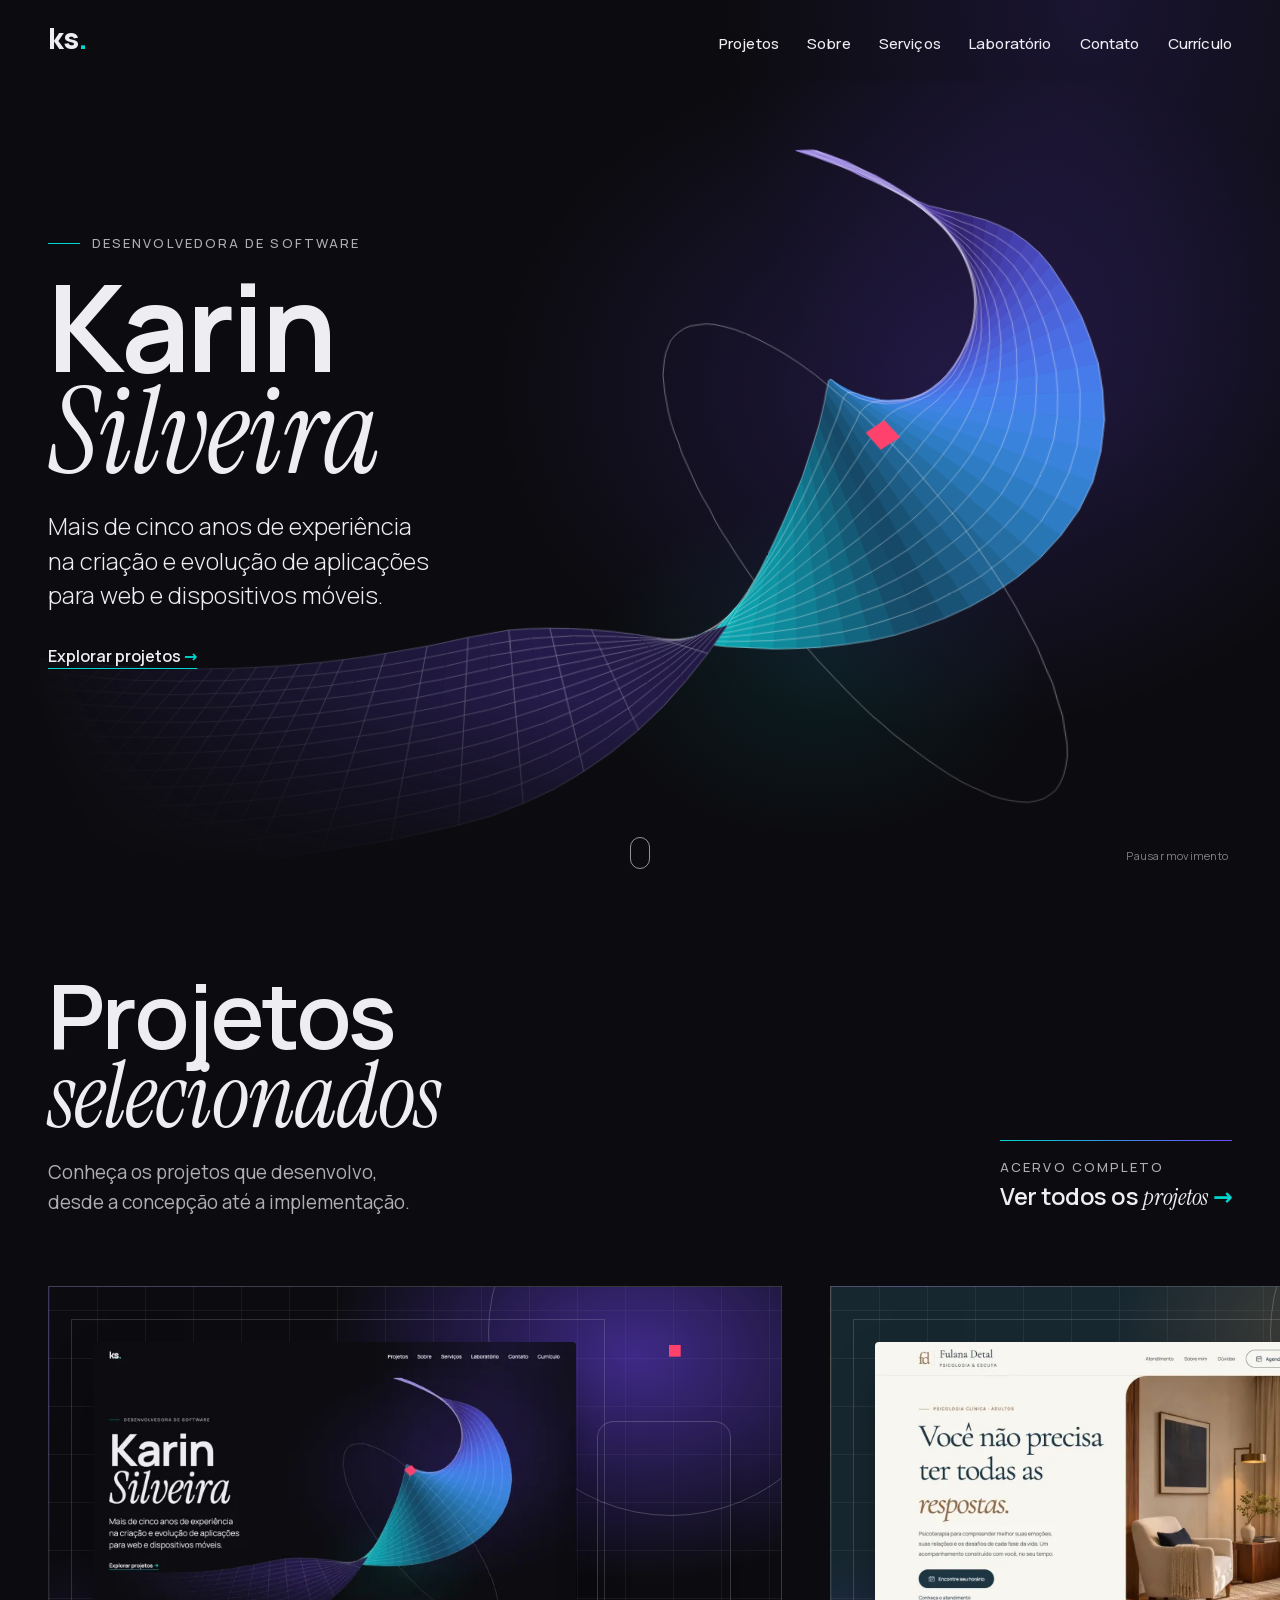
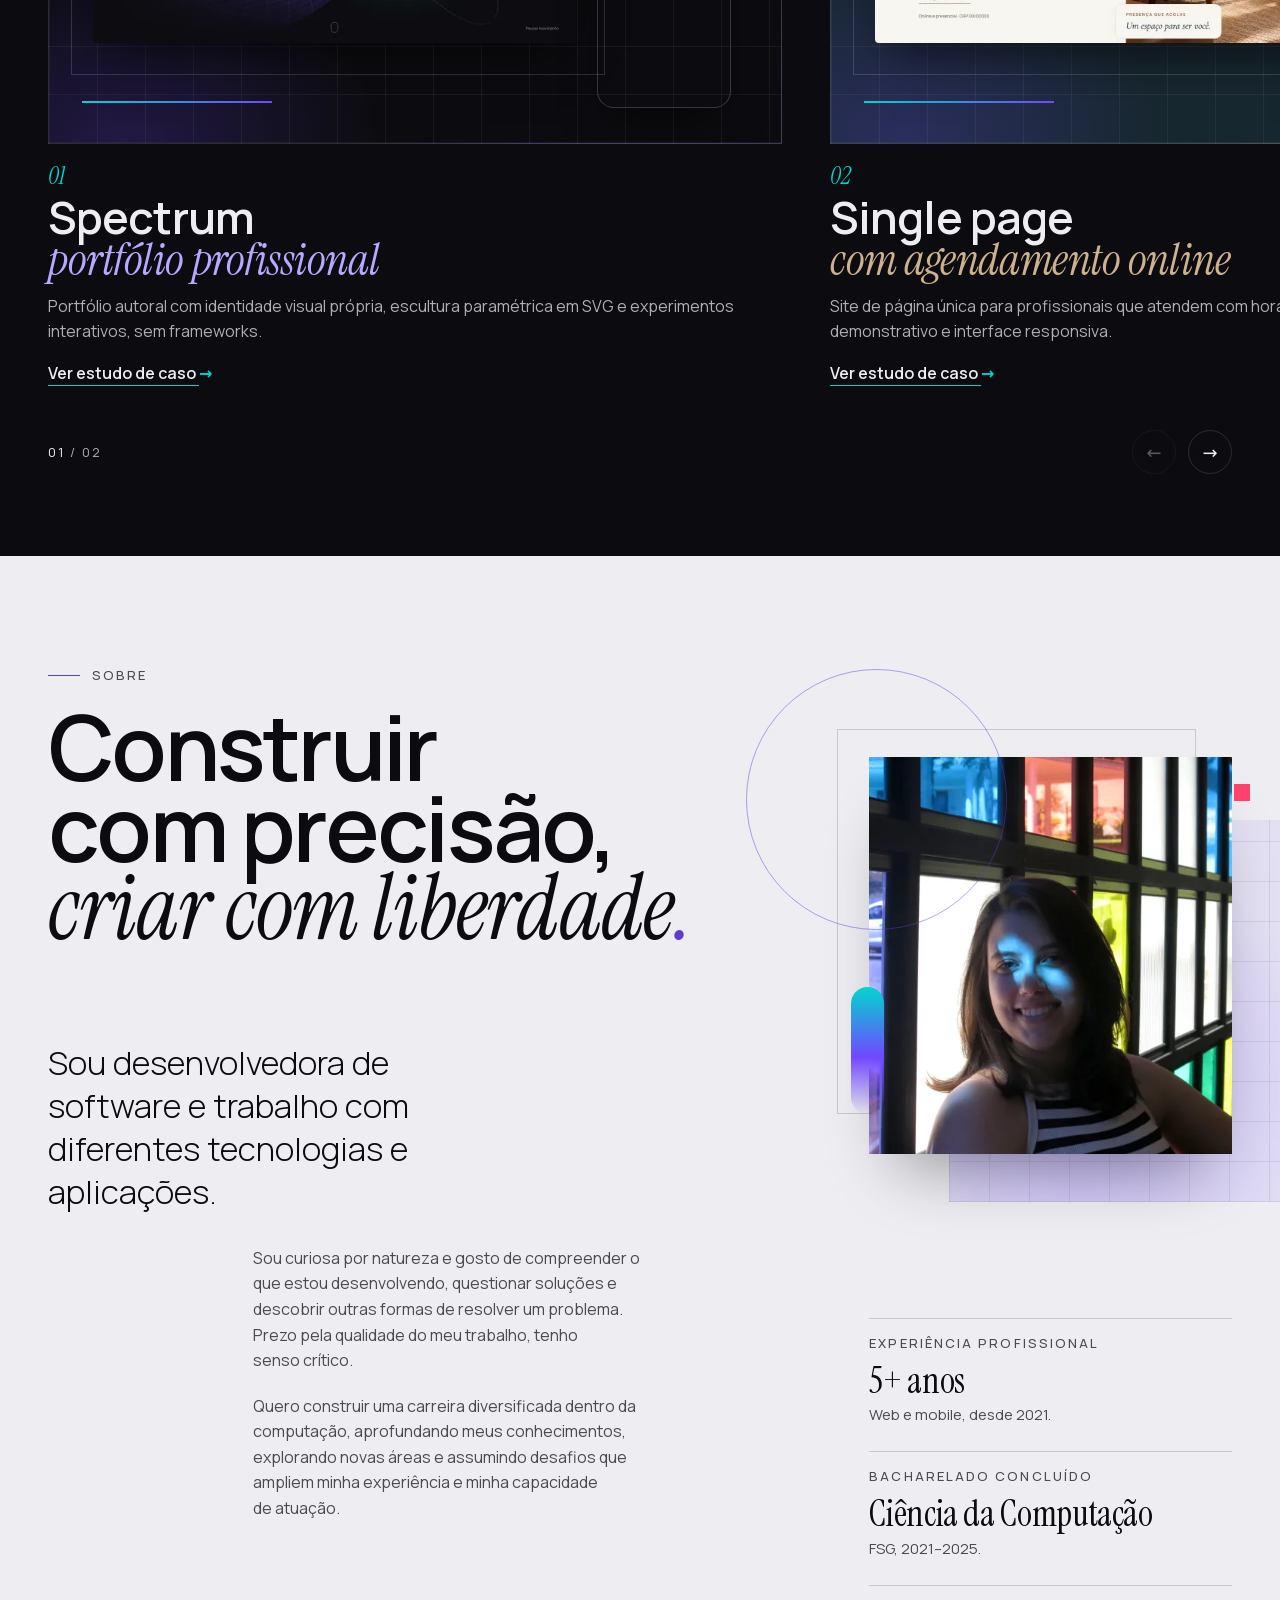
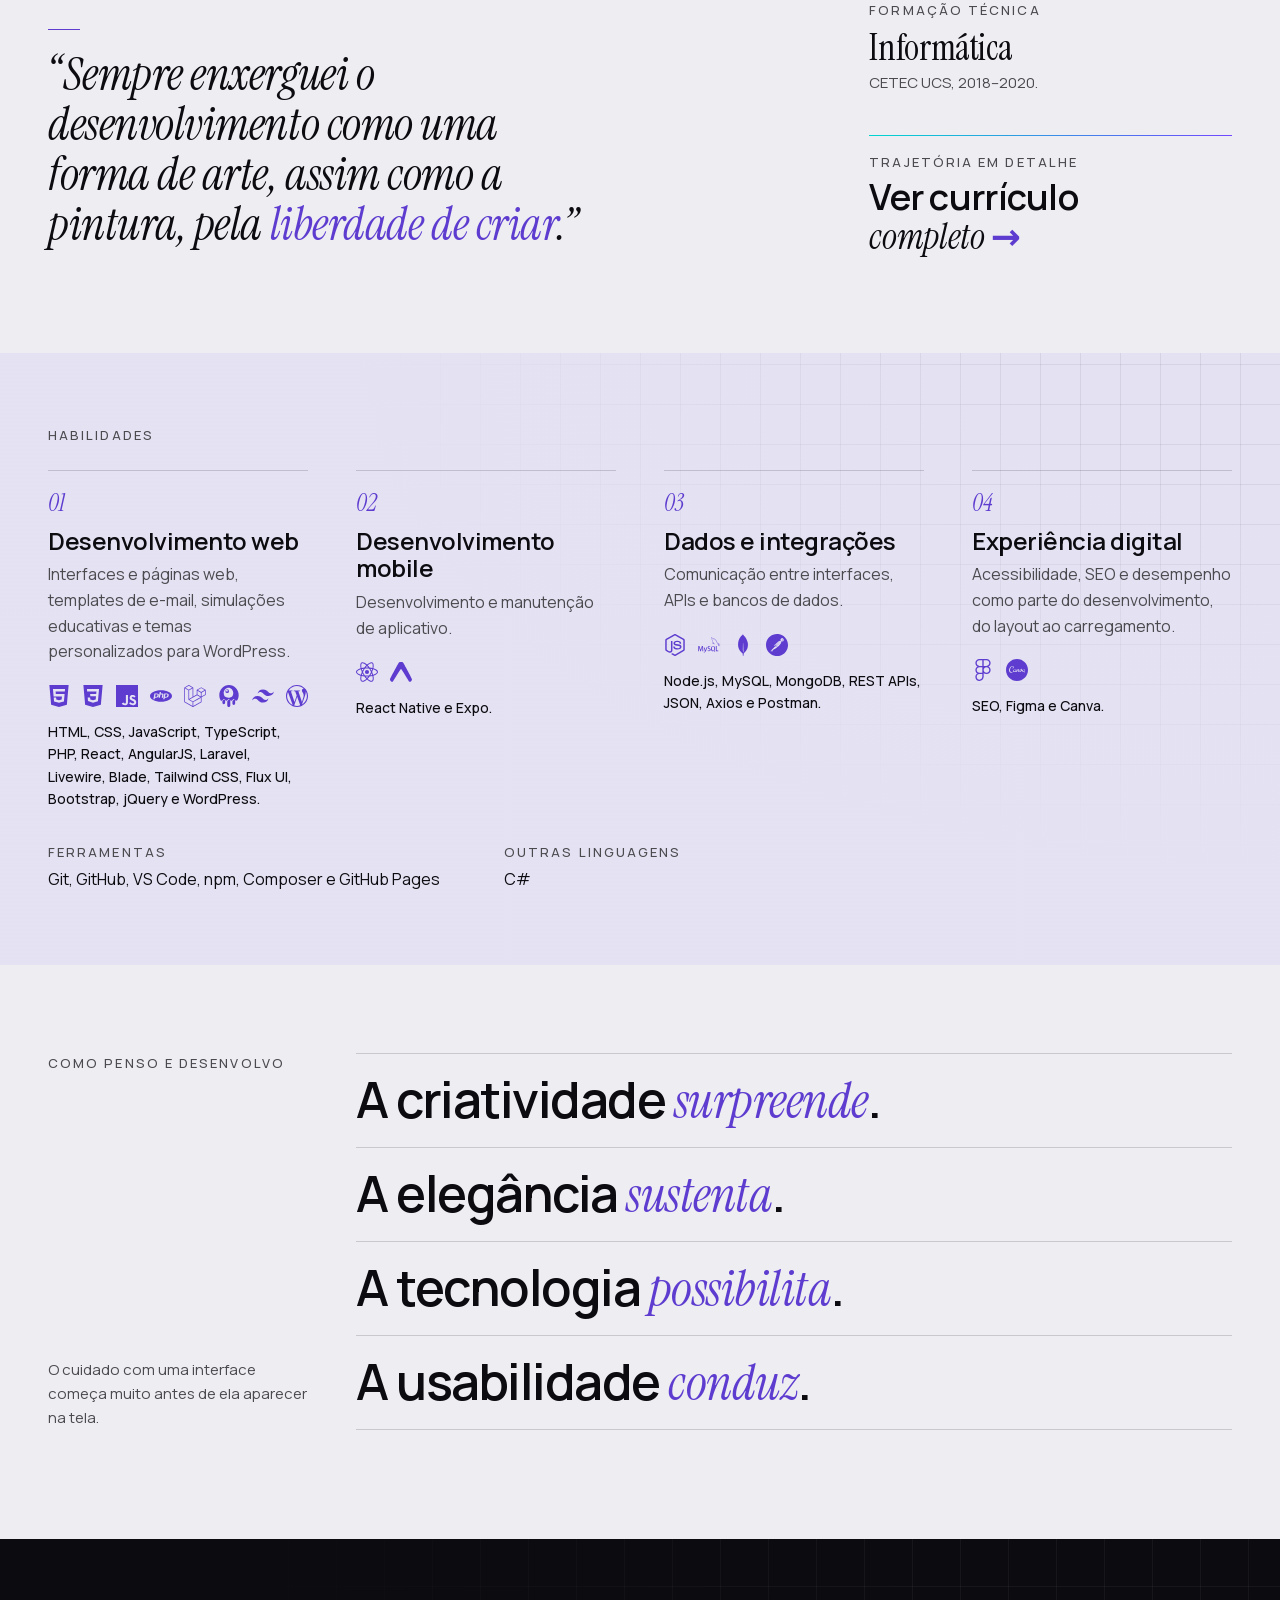
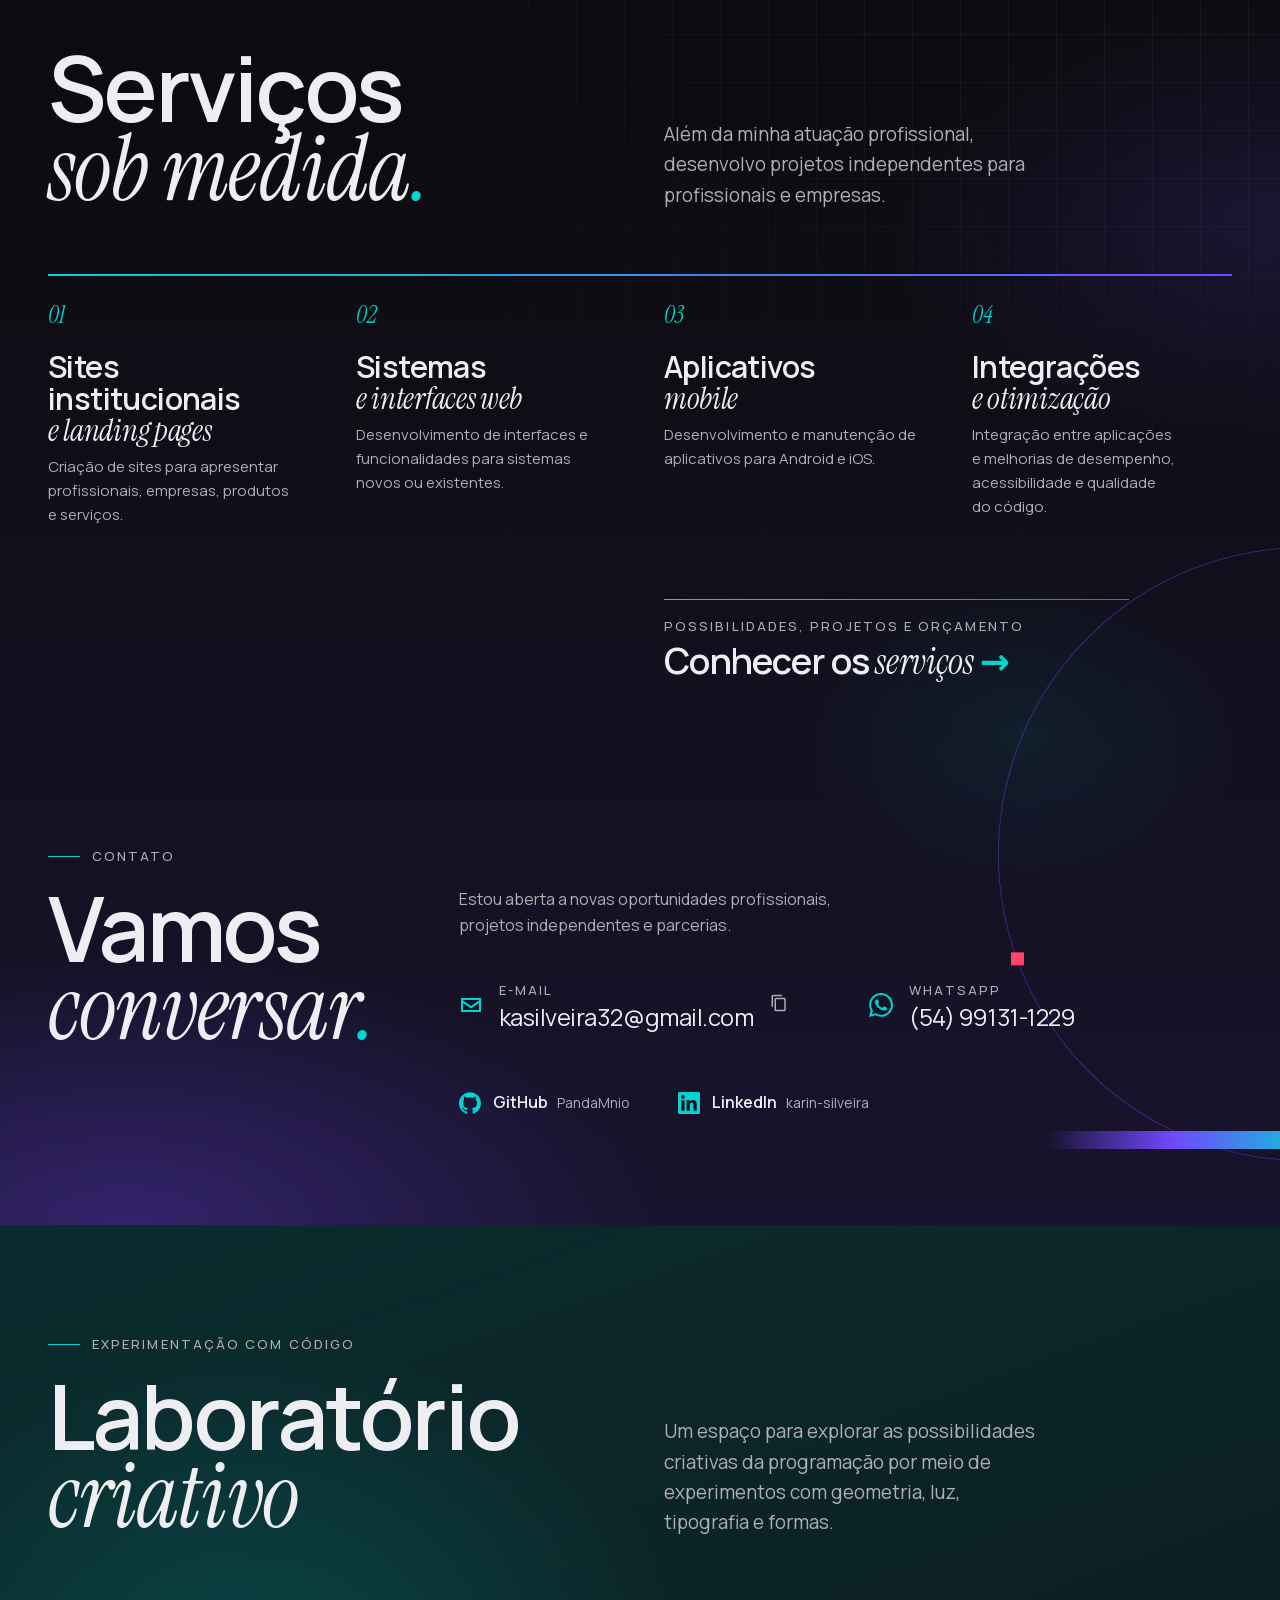
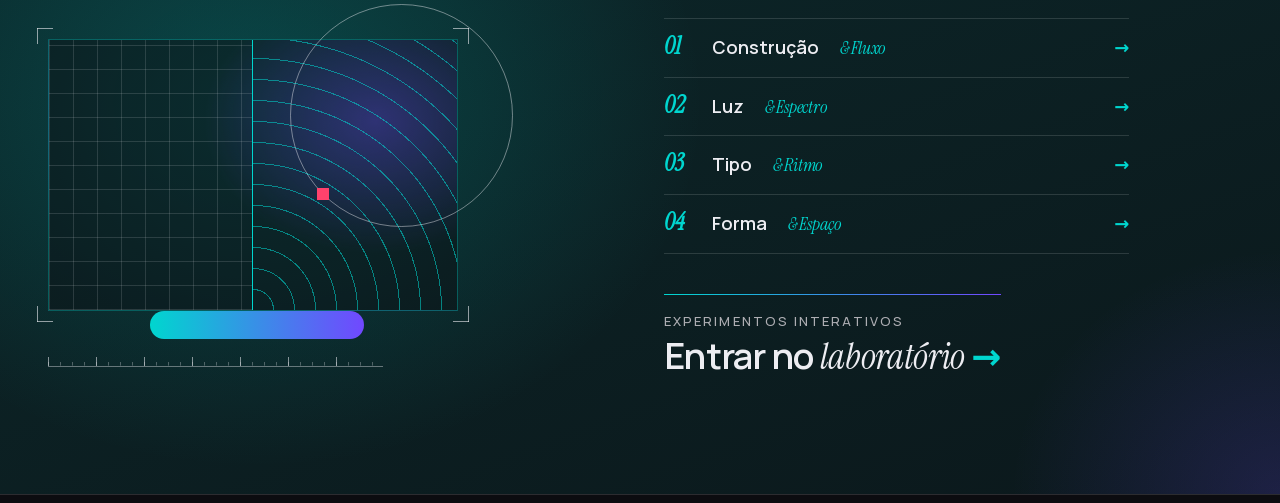
==== commit 9a982a78: "refactor: divide o main.css em arquivos por responsabilidade" ====
--- a/index.html
+++ b/index.html
@@ -29,7 +29,8 @@
     <link rel="preload" href="assets/fonts/manrope-latin.woff2" as="font" type="font/woff2" crossorigin>
     <link rel="preload" href="assets/fonts/instrument-serif-italic-latin.woff2" as="font" type="font/woff2" crossorigin>
     <link rel="stylesheet" href="styles/global.css">
-    <link rel="stylesheet" href="styles/main.css">
+    <link rel="stylesheet" href="styles/shared.css">
+    <link rel="stylesheet" href="styles/home.css">
     <script type="application/ld+json">
     {
       "@context": "https://schema.org",
--- a/styles/shared.css
+++ b/styles/shared.css
@@ -0,0 +1,538 @@
+.site-header {
+  position: relative;
+  background: transparent;
+  z-index: 2;
+  display: flex;
+  flex-wrap: wrap;
+  align-items: baseline;
+  justify-content: space-between;
+  gap: 1rem 2rem;
+  padding-block: 1.5rem;
+}
+
+.site-header ul {
+  display: flex;
+  flex-wrap: wrap;
+  gap: 0.5rem clamp(1rem, 3vw, 1.75rem);
+}
+
+.site-header nav a {
+  padding-block: 0.75rem;
+  font-size: 0.9375rem;
+  font-weight: 500;
+  letter-spacing: 0.01em;
+  color: var(--color-text);
+  text-decoration: none;
+  background: var(--gradient-spectrum) left calc(100% - 0.5rem) / 0 1px no-repeat;
+}
+
+.site-header nav a:hover,
+.site-header nav a:focus-visible {
+  background-size: 100% 1px;
+}
+
+.site-header nav a[aria-current] {
+  background-size: 100% 2px;
+}
+
+.menu-toggle {
+  display: none;
+}
+
+@media (width < 56rem) {
+  .site-header nav {
+    flex-basis: 100%;
+  }
+
+  @media (scripting: enabled) {
+    .site-header:not(.is-open) nav {
+      display: none;
+    }
+  }
+
+  .site-header.has-menu {
+    align-items: center;
+    gap: 0 0.75rem;
+  }
+
+  .site-header.has-menu .menu-toggle {
+    display: inline-flex;
+    align-items: center;
+    gap: 0.75rem;
+    min-block-size: var(--touch);
+    margin-block: -0.5rem;
+    padding-inline: 1.125rem 1rem;
+    border: var(--line);
+    border-radius: 999px;
+    font: inherit;
+    font-size: 0.9375rem;
+    font-weight: 600;
+    color: var(--color-text);
+    background: transparent;
+    cursor: pointer;
+  }
+
+  .menu-toggle:hover,
+  .is-open .menu-toggle {
+    border-color: var(--color-accent);
+  }
+
+  .menu-icon {
+    position: relative;
+    inline-size: 1rem;
+    block-size: 0.5rem;
+  }
+
+  .menu-icon::before,
+  .menu-icon::after {
+    content: "";
+    position: absolute;
+    inset-inline: 0;
+    block-size: 1.5px;
+    background: currentColor;
+  }
+
+  .menu-icon::before {
+    inset-block-start: 0;
+  }
+
+  .menu-icon::after {
+    inset-block-end: 0;
+  }
+
+  .is-open .menu-icon::before {
+    inset-block-start: calc(50% - 0.75px);
+    rotate: 45deg;
+  }
+
+  .is-open .menu-icon::after {
+    inset-block-end: calc(50% - 0.75px);
+    rotate: -45deg;
+  }
+
+  .site-header.has-menu nav {
+    display: none;
+    margin-block-start: 1rem;
+    border-block-start: 2px solid;
+    border-image: var(--gradient-spectrum) 1;
+    counter-reset: menu;
+  }
+
+  .site-header.has-menu.is-open nav {
+    display: block;
+  }
+
+  .site-header.has-menu nav ul {
+    display: block;
+  }
+
+  .site-header.has-menu nav li {
+    border-block-end: var(--line);
+    counter-increment: menu;
+  }
+
+  .site-header.has-menu nav a {
+    display: flex;
+    align-items: baseline;
+    gap: 1rem;
+    padding-block: 0.875rem;
+    font-size: clamp(1.5rem, 1.1rem + 2vw, 2rem);
+    font-weight: 600;
+    line-height: 1.1;
+    letter-spacing: -0.03em;
+    background: none;
+  }
+
+  .site-header.has-menu nav a::before {
+    content: counter(menu, decimal-leading-zero);
+    flex: none;
+    inline-size: 1.75rem;
+    font-family: var(--font-serif);
+    font-size: 1.25rem;
+    font-style: italic;
+    font-weight: 400;
+    letter-spacing: 0;
+    color: var(--color-accent);
+  }
+
+  .site-header.has-menu nav a:is(:hover, :focus-visible),
+  .site-header.has-menu nav a[aria-current] {
+    color: var(--color-accent);
+  }
+}
+
+@media (width < 24rem) {
+  .site-header.has-menu .menu-toggle {
+    gap: 0.5rem;
+    padding-inline: 0.875rem 0.75rem;
+  }
+}
+
+.pause-toggle {
+  padding: 0.5rem 0.25rem;
+  border: 0;
+  background: none;
+  color: color-mix(in srgb, var(--color-porcelain) 52%, var(--color-obsidian));
+  font: inherit;
+  font-size: 0.6875rem;
+  letter-spacing: 0.02em;
+  cursor: pointer;
+  transition: color 0.3s ease;
+}
+
+.pause-toggle:is(:hover, :focus-visible) {
+  color: var(--color-porcelain);
+}
+
+.work {
+  position: relative;
+  scroll-snap-align: start;
+}
+
+.work:has(.card-link:hover, .card-link:focus-visible) .stage {
+  border-color: var(--color-accent);
+}
+
+.work-text {
+  margin-block-start: 1.25rem;
+}
+
+.work h3 {
+  margin: 0 0 0.75rem;
+  font-size: clamp(1.75rem, 1.2rem + 2vw, 3rem);
+  line-height: 0.95;
+}
+
+.work .voice {
+  display: block;
+  color: var(--project-light);
+}
+
+.work-text > p:not(.index) {
+  max-inline-size: none;
+  margin: 0;
+  color: var(--color-muted);
+}
+
+.work-text > p.label {
+  margin-block-end: 0.75rem;
+  color: var(--color-accent);
+}
+
+.work-text > p.label::before,
+.case-label::before {
+  content: "";
+  display: inline-block;
+  inline-size: 0.4375rem;
+  block-size: 0.4375rem;
+  margin-inline-end: 0.625rem;
+  vertical-align: 0.0625em;
+  background: var(--color-pulse);
+}
+
+.work-action {
+  display: inline-block;
+  margin-block-start: 1rem;
+  font-weight: 600;
+  text-decoration: underline;
+  text-decoration-color: var(--color-accent);
+  text-decoration-thickness: 1px;
+  text-underline-offset: 0.4em;
+}
+
+.work-action span {
+  display: inline-block;
+  color: var(--color-accent);
+}
+
+.work:has(.card-link:hover, .card-link:focus-visible) .work-action {
+  text-decoration-thickness: 2px;
+}
+
+.archive {
+  position: relative;
+  isolation: isolate;
+  overflow: clip;
+  background: radial-gradient(40% 28% at 0% 62%, color-mix(in srgb, var(--color-aqua) 9%, transparent), transparent 70%);
+  padding: clamp(0.5rem, 1.5vw, 1.5rem) var(--gutter) var(--space-section);
+}
+
+.archive-intro {
+  margin-block-end: clamp(1.75rem, 4vw, 3rem);
+}
+
+.archive h1 {
+  font-size: clamp(3.25rem, 1.25rem + 7vw, 8rem);
+}
+
+.archive-intro h1 + p {
+  max-inline-size: 38ch;
+  margin: 0;
+  color: var(--color-muted);
+}
+
+.case-label {
+  margin: 0 0 1rem;
+  color: var(--color-accent);
+}
+
+.case-toc {
+  margin-block-start: 2.5rem;
+}
+
+.case-toc .label {
+  margin: 0 0 0.5rem;
+}
+
+.case-toc ol {
+  display: grid;
+  grid-template-rows: repeat(4, auto);
+  grid-auto-flow: column;
+  grid-auto-columns: minmax(0, 1fr);
+  column-gap: var(--gutter);
+}
+
+.case-toc li {
+  border-block-end: var(--line);
+}
+
+.case-toc a {
+  display: flex;
+  align-items: baseline;
+  gap: 0.625rem;
+  min-block-size: var(--touch);
+  padding-block: 0.75rem 0.625rem;
+  font-size: 0.9375rem;
+  font-weight: 500;
+  line-height: 1.3;
+  color: var(--color-text);
+  text-decoration: none;
+  background: var(--gradient-spectrum) left bottom / 0 2px no-repeat;
+}
+
+.case-toc a:hover,
+.case-toc a:focus-visible {
+  background-size: 100% 2px;
+}
+
+.case-toc .index {
+  flex: none;
+  margin: 0;
+  font-size: 1.125rem;
+}
+
+.form-accent {
+  fill: var(--color-pulse);
+}
+
+.case-process {
+  padding-block-start: 0.5rem;
+  background: var(--gradient-spectrum) top left / 100% 2px no-repeat;
+}
+
+.case-process li {
+  display: grid;
+  grid-template-columns: 3rem minmax(0, 1fr);
+  column-gap: 1rem;
+  padding-block: 1.25rem;
+}
+
+.case-process li + li {
+  border-block-start: var(--line);
+}
+
+.case-process .index {
+  grid-row: span 3;
+  margin: 0;
+}
+
+.case-process h3 {
+  margin: 0;
+  font-size: 1.25rem;
+}
+
+.case-process p {
+  margin: 0.25rem 0 0;
+  color: var(--color-muted);
+}
+
+.case-steps {
+  --steps: 3;
+}
+
+.case-steps li:last-child .index::after {
+  content: "";
+  display: inline-block;
+  inline-size: 0.4375rem;
+  block-size: 0.4375rem;
+  margin-inline-start: 0.375rem;
+  background: var(--color-pulse);
+}
+
+@media (min-width: 56rem) {
+  .case-toc {
+    grid-area: 5 / 1 / 6 / 5;
+    margin-block-start: 1.5rem;
+  }
+
+  .case-process {
+    grid-column: 1 / -1;
+    display: grid;
+    grid-template-columns: repeat(var(--steps, 5), minmax(0, 1fr));
+    column-gap: var(--gutter);
+    margin-block-start: 1.5rem;
+  }
+
+  .case-process li {
+    grid-template-columns: minmax(0, 1fr);
+    align-content: start;
+    padding-block: 1.25rem 0;
+  }
+
+  .case-process li + li {
+    border-block-start: 0;
+  }
+
+  .case-process .index {
+    grid-row: auto;
+    margin-block-end: 1rem;
+  }
+}
+
+.lab {
+  --lab-surface: color-mix(in srgb, var(--color-aqua) 16%, var(--color-obsidian));
+  --lab-deep: color-mix(in srgb, var(--color-aqua) 6%, var(--color-obsidian));
+  --lab-mid: color-mix(in srgb, var(--color-aqua) 11%, var(--color-obsidian));
+
+  overflow-x: clip;
+  padding-block: var(--space-section);
+}
+
+.lab-intro {
+  margin-block-end: clamp(2rem, 1rem + 5vw, 5rem);
+}
+
+.site-footer {
+  display: flex;
+  flex-wrap: wrap;
+  align-items: center;
+  justify-content: space-between;
+  gap: 0.5rem 2rem;
+  padding-block: 1.5rem;
+  border-block-start: var(--line);
+}
+
+@media (width < 40rem) {
+  .site-footer p {
+    order: 1;
+    flex-basis: 100%;
+  }
+}
+
+.site-footer p,
+.to-top {
+  margin: 0;
+  font-size: 0.875rem;
+}
+
+.site-footer p {
+  color: var(--color-muted);
+}
+
+.to-top span {
+  display: inline-block;
+  color: var(--color-accent);
+}
+
+@media (prefers-reduced-motion: no-preference) {
+  .site-header nav a,
+  .case-toc a {
+    transition: background-size 0.3s var(--ease-out);
+  }
+
+  .signature span,
+  .to-top span {
+    transition: transform 0.3s var(--ease-out);
+  }
+
+  .signature:hover span,
+  .signature:focus-visible span {
+    transform: translateY(-0.18em);
+  }
+
+  .to-top:hover span,
+  .to-top:focus-visible span {
+    transform: translateY(-0.2em);
+  }
+
+  .stage img,
+  .card-link span,
+  .work-action span,
+  .works-more [aria-hidden],
+  .lab-go {
+    transition: translate 0.6s var(--ease-out);
+  }
+
+  .stage {
+    transition: border-color 0.3s var(--ease-out);
+  }
+
+  :is(.card-link, .works-more a):is(:hover, :focus-visible) [aria-hidden],
+  .work:has(.card-link:hover, .card-link:focus-visible) .work-action span {
+    translate: 0.25em 0;
+  }
+
+  .work:has(.card-link:hover, .card-link:focus-visible) .stage-mobile {
+    translate: 0 -5%;
+  }
+
+  .work:has(.card-link:hover, .card-link:focus-visible) .stage-desktop {
+    translate: 0 2%;
+  }
+
+  @supports (animation-timeline: view()) {
+    .works-track,
+    .shot-frame {
+      --arrive: scale(0.94);
+      animation: study-arrive linear backwards;
+      animation-timeline: view();
+      animation-range: entry 0% cover 45%;
+    }
+  }
+}
+
+@keyframes flow-draw {
+  from { transform: scaleX(0); }
+}
+
+@keyframes offer-grid {
+  from { clip-path: inset(0 0 0 100%); }
+}
+
+@keyframes offer-frame {
+  from { opacity: 0; scale: 1.12; }
+}
+
+@keyframes offer-orbit {
+  from { opacity: 0; rotate: -120deg; scale: 0.9; }
+}
+
+@keyframes offer-breathe {
+  to { transform: scale(1.05) translateX(-1.5%); }
+}
+
+@keyframes offer-focus {
+  to { transform: scale(0.96); }
+}
+
+@keyframes offer-spin {
+  to { transform: rotate(1turn); }
+}
+
+@keyframes scroll-drift {
+  to { translate: 0 var(--drift); }
+}
+
+@keyframes study-arrive {
+  from { opacity: 0.4; transform: var(--arrive); }
+}
--- a/styles/home.css
+++ b/styles/home.css
@@ -0,0 +1,1427 @@
+.hero {
+  overflow: clip;
+  display: grid;
+  align-items: center;
+  gap: clamp(1.5rem, 5vw, 3rem);
+  min-block-size: min(calc(100svh - 5.5rem), 60rem);
+  padding-block: clamp(1.5rem, 5vh, 4rem) clamp(5rem, 11vh, 7rem);
+}
+
+.hero::before {
+  background:
+    radial-gradient(50% 60% at 74% 38%, color-mix(in srgb, var(--color-ultraviolet) 20%, transparent), transparent 70%),
+    radial-gradient(25% 30% at 64% 72%, color-mix(in srgb, var(--color-aqua) 9%, transparent), transparent 70%);
+}
+
+.hero-text {
+  position: relative;
+  z-index: 1;
+}
+
+.hero h1 {
+  font-size: clamp(3.5rem, 1.5rem + 7.5vw, 9rem);
+}
+
+.hero .lead {
+  max-inline-size: 30ch;
+  margin-block-end: 2rem;
+  text-wrap: balance;
+}
+
+.hero-visual {
+  position: absolute;
+  inset: 0;
+  container-type: size;
+  perspective: 1600px;
+  perspective-origin: 30% 40%;
+}
+
+.hero-visual svg {
+  position: absolute;
+  inset: 0;
+  inline-size: 100%;
+  block-size: 100%;
+  overflow: visible;
+  transform: rotateX(4deg) rotateY(-12deg);
+}
+
+@media (width < 56rem) {
+  .hero {
+    align-items: start;
+    padding-block-start: clamp(2rem, 8svh, 5rem);
+  }
+
+  .hero-visual {
+    mask: linear-gradient(to top, #000 15%, rgb(0 0 0 / 0.45) 65%);
+  }
+
+  .hero-visual svg {
+    --w: min(100cqh * 16 / 9, 230cqw);
+
+    inset: auto auto 0 calc(50cqw - var(--w) * 0.6);
+    inline-size: var(--w);
+    block-size: auto;
+    aspect-ratio: 16 / 9;
+  }
+}
+
+.hero-visual path {
+  fill: none;
+  stroke-width: 1;
+  vector-effect: non-scaling-stroke;
+}
+
+.hero-band {
+  --z: 30px;
+
+  mask: linear-gradient(70deg, transparent 4%, #000 40%), linear-gradient(to top, transparent 2%, #000 24%);
+  mask-composite: intersect;
+}
+
+.hero-band [color] {
+  fill: currentColor;
+  stroke: currentColor;
+  stroke-width: 0.75;
+}
+
+.hero-band .grid {
+  stroke: color-mix(in srgb, var(--color-porcelain) 28%, transparent);
+}
+
+.hero-band .flow {
+  stroke: color-mix(in srgb, var(--color-porcelain) 38%, transparent);
+}
+
+.hero-orbit {
+  --z: 70px;
+
+  mask: linear-gradient(to top, transparent, #000 22%);
+}
+
+.hero-orbit path {
+  stroke: color-mix(in srgb, var(--color-porcelain) 40%, transparent);
+}
+
+.hero-orbit .hero-accent {
+  fill: var(--color-pulse);
+  stroke: none;
+  offset-distance: 35%;
+  offset-rotate: 0deg;
+}
+
+.scroll-cue {
+  position: absolute;
+  inset-block-end: 0.75rem;
+  inset-inline: 0;
+  margin-inline: auto;
+  display: grid;
+  place-items: center;
+  inline-size: 2.75rem;
+  block-size: 3.5rem;
+  color: color-mix(in srgb, var(--color-porcelain) 60%, transparent);
+  transition: color 0.3s ease;
+}
+
+.scroll-cue:is(:hover, :focus-visible) {
+  color: var(--color-aqua);
+}
+
+.scroll-cue-icon {
+  position: relative;
+  inline-size: 1.25rem;
+  block-size: 2rem;
+  border: 1.5px solid currentColor;
+  border-radius: 999px;
+}
+
+.scroll-cue-icon::before {
+  content: "";
+  position: absolute;
+  inset-block-start: 0.4rem;
+  inset-inline-start: calc(50% - 1.5px);
+  inline-size: 3px;
+  block-size: 0.4rem;
+  border-radius: 2px;
+  background: var(--color-aqua);
+}
+
+.scroll-cue-hand {
+  display: none;
+}
+
+@media (width < 56rem) {
+  .scroll-cue-icon {
+    display: none;
+  }
+
+  .scroll-cue-hand {
+    display: block;
+    inline-size: 1.75rem;
+    block-size: 1.75rem;
+    fill: none;
+    stroke: currentColor;
+    stroke-width: 1.5;
+    stroke-linecap: round;
+    stroke-linejoin: round;
+  }
+}
+
+.hero-pause {
+  position: absolute;
+  inset-block-end: 1.25rem;
+  inset-inline-end: var(--gutter);
+}
+
+@media (min-width: 56rem) {
+  .hero-text {
+    grid-area: 1 / 1 / 2 / 7;
+  }
+}
+
+.works {
+  padding-block: clamp(3rem, 1.5rem + 4.5vw, 7rem);
+}
+
+.works-intro {
+  display: grid;
+  grid-template-columns: minmax(0, 1fr) auto;
+  gap: 1.25rem var(--gutter);
+  margin-block-end: clamp(2rem, 5vw, 4rem);
+}
+
+.works-intro > :not(.works-more) {
+  grid-column: 1;
+}
+
+.works-intro .works-more {
+  grid-area: 1 / 2 / 3 / 3;
+  max-inline-size: none;
+  margin: 0;
+}
+
+.works-intro .works-more a {
+  font-size: clamp(1.125rem, 1rem + 0.6vw, 1.5rem);
+}
+
+@media (width < 40rem) {
+  .works-intro .works-more {
+    grid-area: auto / 1 / auto / -1;
+    justify-self: end;
+    margin-block-start: 0.75rem;
+  }
+}
+
+.works-track {
+  position: relative;
+  display: grid;
+  grid-auto-flow: column;
+  grid-auto-columns: 86%;
+  gap: var(--gutter);
+  margin-inline: calc(var(--gutter) * -1);
+  padding: 0.25rem var(--gutter) 1.5rem;
+  overflow-x: auto;
+  overscroll-behavior-x: contain;
+  scroll-snap-type: x mandatory;
+  scroll-padding-inline: var(--gutter);
+  scrollbar-width: none;
+  margin-block-end: -1.25rem;
+  clip-path: inset(0 0 1.25rem);
+}
+
+.work .index {
+  margin-block-end: 0.5rem;
+}
+
+.works-controls:not([hidden]) {
+  display: flex;
+  align-items: center;
+  gap: 0.75rem;
+  margin-block-start: clamp(1.75rem, 4vw, 2.5rem);
+}
+
+.works-count {
+  margin: 0 auto 0 0;
+  font-size: 0.8125rem;
+  letter-spacing: 0.16em;
+  color: var(--color-muted);
+}
+
+.works-count span {
+  color: var(--color-text);
+}
+
+.works-controls button {
+  display: grid;
+  place-items: center;
+  inline-size: var(--touch);
+  block-size: var(--touch);
+  padding: 0;
+  border: var(--line);
+  border-radius: 50%;
+  font: inherit;
+  font-size: 1.125rem;
+  color: var(--color-text);
+  background: transparent;
+  cursor: pointer;
+}
+
+.works-controls button:is(:hover, :focus-visible):not([aria-disabled="true"]) {
+  border-color: var(--color-accent);
+  color: var(--color-accent);
+}
+
+.works-controls [aria-disabled="true"] {
+  opacity: 0.35;
+  cursor: default;
+}
+
+.works-more {
+  max-inline-size: none;
+  margin: clamp(2.5rem, 6vw, 3.5rem) 0 0;
+}
+
+.works-more a {
+  display: grid;
+  justify-items: start;
+  gap: 0.5rem;
+  padding-block: 1.25rem 0.5rem;
+  font-size: clamp(1.5rem, 1.125rem + 1.5vw, 2.25rem);
+  font-weight: 600;
+  line-height: 1.1;
+  letter-spacing: -0.02em;
+  color: var(--color-text);
+  text-decoration: none;
+  background: var(--gradient-spectrum) top left / 100% 1px no-repeat;
+}
+
+.works-more a:hover,
+.works-more a:focus-visible {
+  background-size: 100% 2px;
+}
+
+.works-more .voice {
+  display: inline;
+}
+
+.works-more [aria-hidden] {
+  display: inline-block;
+  color: var(--color-accent);
+}
+
+@media (min-width: 40rem) {
+  .works-track {
+    grid-auto-columns: 72%;
+  }
+}
+
+@media (min-width: 56rem) {
+  .works-track {
+    grid-auto-columns: 62%;
+  }
+}
+
+.finale {
+  position: relative;
+  isolation: isolate;
+  overflow: clip;
+  background:
+    radial-gradient(60% 30% at 10% 100%, color-mix(in srgb, var(--color-ultraviolet) 30%, transparent), transparent 70%),
+    radial-gradient(45% 25% at 100% 22%, var(--light-top), transparent 70%),
+    radial-gradient(25% 18% at 80% 62%, color-mix(in srgb, var(--color-aqua) 7%, transparent), transparent 70%),
+    linear-gradient(var(--color-obsidian) 15%, color-mix(in srgb, var(--color-ultraviolet) 12%, var(--color-obsidian)));
+}
+
+.finale::before {
+  content: "";
+  position: absolute;
+  inset: 0 0 auto;
+  z-index: -1;
+  block-size: min(70%, 48rem);
+  background:
+    repeating-linear-gradient(90deg, color-mix(in srgb, var(--color-porcelain) 5%, transparent) 0 1px, transparent 1px 3rem),
+    repeating-linear-gradient(0deg, color-mix(in srgb, var(--color-porcelain) 5%, transparent) 0 1px, transparent 1px 3rem);
+  mask-image: radial-gradient(70% 80% at 85% 0%, #000 20%, transparent);
+}
+
+.services {
+  position: relative;
+  z-index: 1;
+  padding-block: var(--space-section) clamp(3rem, 1.5rem + 4.5vw, 6rem);
+}
+
+.services-intro {
+  margin-block-end: clamp(2.5rem, 6vw, 4rem);
+}
+
+.services-list {
+  position: relative;
+  display: grid;
+  margin-block-end: clamp(1.5rem, 4vw, 2.5rem);
+}
+
+.services-list::before {
+  content: "";
+  position: absolute;
+  inset: 0 0 auto;
+  block-size: 2px;
+  background: var(--gradient-spectrum);
+  transform-origin: left;
+}
+
+.service {
+  position: relative;
+  display: grid;
+  grid-template-columns: 2.5rem minmax(0, 1fr);
+  column-gap: 1rem;
+  padding-block: 1.25rem;
+  border-block-end: var(--line);
+}
+
+.service .index {
+  grid-row: span 2;
+  margin: 0;
+  padding-block-start: 0.2em;
+  font-size: 1.25rem;
+}
+
+.service h3 {
+  margin: 0;
+  font-size: clamp(1.375rem, 1.1rem + 1vw, 2rem);
+  line-height: 1.05;
+}
+
+.service a {
+  color: inherit;
+  text-decoration: none;
+}
+
+.service a::after {
+  content: "";
+  position: absolute;
+  inset: 0;
+}
+
+.service:has(a:hover, a:focus-visible) .voice {
+  color: var(--color-accent);
+}
+
+.service p {
+  margin: 0.5rem 0 0;
+  font-size: 0.9375rem;
+  color: var(--color-muted);
+}
+
+@media (min-width: 56rem) {
+  .services > * {
+    grid-column: 1 / -1;
+  }
+
+  .services-list {
+    grid-template-columns: repeat(4, minmax(0, 1fr));
+    column-gap: var(--gutter);
+  }
+
+  .service {
+    grid-template-columns: minmax(0, 1fr);
+    align-content: start;
+    padding-block: 1.5rem 2rem;
+    border-block-end: 0;
+  }
+
+  .service .index {
+    grid-row: auto;
+    margin-block-end: 1.5rem;
+    font-size: 1.5rem;
+  }
+
+  .services .services-more {
+    grid-column: 7 / 12;
+    margin: 0;
+  }
+}
+
+.about {
+  display: grid;
+  align-items: start;
+  column-gap: var(--gutter);
+  padding-block: var(--space-section);
+
+  overflow-x: clip;
+}
+
+.about h2 {
+  margin-block-end: clamp(2rem, 1rem + 6vw, 6rem);
+}
+
+.about h3,
+.about dt {
+  margin-block: 0 1.5rem;
+}
+
+.about-portrait {
+  position: relative;
+  isolation: isolate;
+  inline-size: min(78%, 26rem);
+
+  margin-block: 3.5rem clamp(3.5rem, 12vw, 6rem);
+  margin-inline-start: auto;
+}
+
+.about-portrait img {
+  position: relative;
+  z-index: 1;
+  display: block;
+  inline-size: 100%;
+  block-size: auto;
+  box-shadow: 0 2.5rem 4rem -2rem color-mix(in srgb, var(--color-obsidian) 45%, transparent);
+}
+
+.portrait-shapes span {
+  position: absolute;
+  pointer-events: none;
+}
+
+.shape-panel {
+  z-index: -1;
+  inset: 16% -45% -12% 22%;
+  background:
+    radial-gradient(circle at 30% 70%, color-mix(in srgb, var(--color-ultraviolet) 28%, transparent), transparent 60%),
+    repeating-linear-gradient(90deg, color-mix(in srgb, var(--color-obsidian) 8%, transparent) 0 1px, transparent 1px 2.5rem),
+    repeating-linear-gradient(0deg, color-mix(in srgb, var(--color-obsidian) 8%, transparent) 0 1px, transparent 1px 2.5rem),
+    color-mix(in srgb, var(--color-ultraviolet) 8%, var(--color-porcelain));
+}
+
+.shape-frame {
+  z-index: -1;
+  inset: -7% 10% 10% -9%;
+  border: var(--line);
+}
+
+.shape-orbit {
+  z-index: 2;
+  inset-block-start: -22%;
+  inset-inline-start: -34%;
+  inline-size: 72%;
+  aspect-ratio: 1;
+  border: 1px solid color-mix(in srgb, var(--color-ultraviolet-deep) 45%, transparent);
+  border-radius: 50%;
+}
+
+.shape-flow {
+  z-index: 2;
+  inset-block-end: 10%;
+  inset-inline-start: -5%;
+  inline-size: 9%;
+  block-size: 32%;
+  border-radius: 999px;
+  background: var(--surface-flow);
+}
+
+.shape-accent {
+  z-index: 2;
+  inset-block-start: 7%;
+  inset-inline-end: -5%;
+  inline-size: 4.5%;
+  aspect-ratio: 1;
+  background: var(--color-pulse);
+}
+
+.about-lead {
+  margin-block: 0 2rem;
+  font-size: clamp(1.375rem, 1.1rem + 1.2vw, 2.125rem);
+  font-weight: 300;
+  line-height: 1.3;
+  max-inline-size: 22ch;
+}
+
+.about-text p,
+.about-principles p {
+  max-inline-size: 46ch;
+  margin-block: 0 1.25rem;
+  color: var(--color-muted);
+}
+
+.about-quote {
+  max-inline-size: 24ch;
+  margin-block: clamp(2.5rem, 1.5rem + 4vw, 4.5rem) 0;
+  font-family: var(--font-serif);
+  font-size: clamp(1.75rem, 1.2rem + 2.1vw, 2.875rem);
+  font-style: italic;
+  line-height: 1.08;
+  letter-spacing: -0.01em;
+  text-wrap: balance;
+}
+
+.about-quote::before {
+  content: "";
+  display: block;
+  inline-size: 2rem;
+  margin-block-end: 1.25rem;
+  border-block-start: 1px solid var(--color-accent);
+}
+
+.about-quote span {
+  color: var(--color-accent);
+}
+
+.about-facts {
+  display: grid;
+  grid-template-columns: repeat(auto-fit, minmax(14rem, 1fr));
+  gap: 1.5rem var(--gutter);
+  margin: clamp(2.5rem, 1.5rem + 4vw, 3.5rem) 0 0;
+}
+
+.about-facts > div {
+  padding-block-start: 0.875rem;
+  border-block-start: var(--line);
+}
+
+.about-facts dt {
+  margin-block-end: 0.5rem;
+}
+
+.about-facts dd {
+  font-size: 0.9375rem;
+  color: var(--color-muted);
+}
+
+.about-facts .fact-value {
+  margin-block-end: 0.25rem;
+  font-family: var(--font-serif);
+  font-size: clamp(1.75rem, 1.25rem + 1.25vw, 2.375rem);
+  line-height: 1.05;
+  letter-spacing: -0.01em;
+  color: var(--color-text);
+}
+
+.about-resume {
+  margin-block-start: clamp(1.75rem, 1.25rem + 2vw, 2.5rem);
+}
+
+.about-capabilities,
+.about-principles {
+  margin-block-start: clamp(2.75rem, 1.5rem + 5vw, 5.5rem);
+}
+
+.about-capabilities {
+  position: relative;
+  isolation: isolate;
+  padding-block: clamp(2.5rem, 1.5rem + 4vw, 4.5rem);
+}
+
+.about-capabilities::before {
+  content: "";
+  position: absolute;
+  z-index: -1;
+  inset: 0 calc(var(--gutter) * -1);
+  --tint: color-mix(in srgb, var(--color-ultraviolet) 7%, var(--color-porcelain));
+  background:
+    radial-gradient(120% 140% at 100% 0%, transparent 15%, var(--tint) 60%),
+    repeating-linear-gradient(90deg, color-mix(in srgb, var(--color-obsidian) 7%, transparent) 0 1px, transparent 1px 2.5rem),
+    repeating-linear-gradient(0deg, color-mix(in srgb, var(--color-obsidian) 7%, transparent) 0 1px, transparent 1px 2.5rem),
+    var(--tint);
+}
+
+.capabilities {
+  display: grid;
+  gap: 1.5rem var(--gutter);
+}
+
+.capability {
+  padding-block-start: 1.25rem;
+  border-block-start: var(--line);
+}
+
+.capability h4 {
+  margin: 0 0 0.5rem;
+  line-height: 1.15;
+}
+
+.capability h4 + p {
+  margin: 0;
+  color: var(--color-muted);
+}
+
+.capability-icons {
+  display: flex;
+  flex-wrap: wrap;
+  gap: 0.75rem;
+  margin-block: 1.25rem 0.875rem;
+}
+
+.capability-icons svg {
+  inline-size: 1.375rem;
+  block-size: 1.375rem;
+  fill: var(--color-accent);
+}
+
+.capability-stack {
+  margin: 0;
+  font-size: 0.875rem;
+  font-weight: 500;
+}
+
+@media (width < 75rem) {
+  .capability {
+    display: grid;
+    grid-template-columns: auto minmax(0, 1fr);
+    column-gap: 0.75rem;
+    align-items: baseline;
+  }
+
+  .capability > :not(.index, h4) {
+    grid-column: 1 / -1;
+  }
+
+  .capability .index {
+    margin: 0;
+    font-size: 1.25rem;
+  }
+}
+
+@media (width < 56rem) {
+  .capability-icons {
+    display: none;
+  }
+
+  .capability-stack {
+    margin-block-start: 0.75rem;
+  }
+}
+
+.about-tools {
+  display: flex;
+  flex-wrap: wrap;
+  gap: 1.25rem clamp(2rem, 5vw, 4rem);
+  margin: 2rem 0 0;
+}
+
+.about-tools dt {
+  margin-block-end: 0.25rem;
+}
+
+.about-principles ul {
+  margin-block-end: 2rem;
+  border-block-end: var(--line);
+}
+
+.about-principles li {
+  padding-block: 0.875rem;
+  border-block-start: var(--line);
+  font-size: clamp(1.75rem, 1.125rem + 2.5vw, 3.5rem);
+  font-weight: 600;
+  line-height: 1.1;
+  letter-spacing: -0.03em;
+}
+
+.about-principles em {
+  font-family: var(--font-serif);
+  font-weight: 400;
+  letter-spacing: -0.01em;
+  color: var(--color-accent);
+}
+
+.about-principles p {
+  margin: 0;
+}
+
+@media (min-width: 56rem) {
+  .about .eyebrow,
+  .about h2 {
+    grid-column: 1 / 9;
+  }
+
+  .about-lead {
+    grid-column: 1 / 6;
+  }
+
+  .about-text {
+    grid-column: 3 / 8;
+  }
+
+  .about-portrait {
+    grid-area: 1 / 9 / 4 / 13;
+    align-self: center;
+    inline-size: auto;
+    margin: 0;
+  }
+
+  .about-quote {
+    grid-area: 5 / 1 / 6 / 8;
+    max-inline-size: 26ch;
+  }
+
+  .about-profile {
+    grid-area: 4 / 9 / 6 / 13;
+    margin-block-start: 4.5rem;
+  }
+
+  .about-facts {
+    grid-template-columns: minmax(0, 1fr);
+    margin-block-start: 0;
+  }
+
+  .about-capabilities,
+  .about-principles {
+    grid-column: 1 / 13;
+  }
+
+  .capabilities {
+    grid-template-columns: repeat(2, minmax(0, 1fr));
+  }
+
+  .about-principles h3 {
+    grid-area: 1 / 1 / 2 / 4;
+  }
+
+  .about-principles ul {
+    grid-area: 1 / 4 / 3 / 13;
+    margin: 0;
+  }
+
+  .about-principles p {
+    grid-area: 2 / 1 / 3 / 4;
+    align-self: end;
+    font-size: 0.9375rem;
+  }
+
+  .about-principles li {
+    padding-block: 1.125rem;
+  }
+}
+
+@media (min-width: 75rem) {
+  .capabilities {
+    grid-template-columns: repeat(4, minmax(0, 1fr));
+  }
+}
+
+.lab-teaser::before {
+  background:
+    radial-gradient(50% 60% at 20% 55%, color-mix(in srgb, var(--color-aqua) 20%, transparent), transparent 70%),
+    radial-gradient(30% 40% at 100% 100%, color-mix(in srgb, var(--color-ultraviolet) 18%, transparent), transparent 70%),
+    linear-gradient(160deg, var(--lab-surface), var(--lab-deep));
+}
+
+.lab-visual {
+  position: relative;
+  aspect-ratio: 4 / 3;
+  max-inline-size: 32rem;
+  margin-block-end: clamp(2rem, 6vw, 3rem);
+}
+
+.lab-visual span {
+  position: absolute;
+}
+
+.teaser-plate {
+  --wire: color-mix(in srgb, var(--color-porcelain) 14%, transparent);
+  --wave: color-mix(in srgb, var(--color-aqua) 55%, transparent);
+
+  inset: 6% 12% 16% 0;
+  border: 1px solid color-mix(in srgb, var(--color-aqua) 35%, transparent);
+  background:
+    linear-gradient(var(--color-aqua) 0 0) center / 1px 100% no-repeat,
+    repeating-linear-gradient(90deg, var(--wire) 0 1px, transparent 1px 1.5rem) left / 50% 100% no-repeat,
+    repeating-linear-gradient(0deg, var(--wire) 0 1px, transparent 1px 1.5rem) left / 50% 100% no-repeat,
+    repeating-radial-gradient(circle at 0% 100%, transparent 0 1.25rem, var(--wave) 1.25rem calc(1.25rem + 1px)) right / 50% 100% no-repeat,
+    radial-gradient(60% 70% at 80% 30%, color-mix(in srgb, var(--color-ultraviolet) 35%, transparent), transparent 70%),
+    color-mix(in srgb, var(--color-obsidian) 45%, transparent);
+}
+
+.teaser-plate::before {
+  --corner: color-mix(in srgb, var(--color-porcelain) 60%, transparent);
+
+  content: "";
+  position: absolute;
+  inset: -0.75rem;
+  background:
+    linear-gradient(var(--corner) 0 0) left top / 1rem 1px no-repeat,
+    linear-gradient(var(--corner) 0 0) left top / 1px 1rem no-repeat,
+    linear-gradient(var(--corner) 0 0) right top / 1rem 1px no-repeat,
+    linear-gradient(var(--corner) 0 0) right top / 1px 1rem no-repeat,
+    linear-gradient(var(--corner) 0 0) left bottom / 1rem 1px no-repeat,
+    linear-gradient(var(--corner) 0 0) left bottom / 1px 1rem no-repeat,
+    linear-gradient(var(--corner) 0 0) right bottom / 1rem 1px no-repeat,
+    linear-gradient(var(--corner) 0 0) right bottom / 1px 1rem no-repeat;
+}
+
+.teaser-orbit {
+  inset-block-start: -4%;
+  inset-inline-end: 0;
+  inline-size: 48%;
+  aspect-ratio: 1;
+  border: 1px solid color-mix(in srgb, var(--color-porcelain) 45%, transparent);
+  border-radius: 50%;
+}
+
+.lab-visual .teaser-pulse {
+  inset-block-start: 85.4%;
+  inset-inline-start: 14.6%;
+  inline-size: 0.75rem;
+  aspect-ratio: 1;
+  background: var(--color-pulse);
+  translate: -50% -50%;
+}
+
+.teaser-capsule {
+  inset-block-end: 8%;
+  inset-inline-start: 22%;
+  inline-size: 46%;
+  block-size: clamp(1rem, 2.5vw, 1.75rem);
+  border-radius: 999px;
+  background: var(--gradient-spectrum);
+  transform-origin: left;
+}
+
+.teaser-scale {
+  inset-block-end: 0;
+  inset-inline-start: 0;
+  inline-size: 72%;
+  block-size: 0.625rem;
+  border-block-end: 1px solid color-mix(in srgb, var(--color-porcelain) 40%, transparent);
+  background:
+    repeating-linear-gradient(90deg, color-mix(in srgb, var(--color-porcelain) 55%, transparent) 0 1px, transparent 1px 3rem) left bottom / 100% 100% no-repeat,
+    repeating-linear-gradient(90deg, color-mix(in srgb, var(--color-porcelain) 30%, transparent) 0 1px, transparent 1px 0.75rem) left bottom / 100% 40% no-repeat;
+}
+
+.lab-index {
+  margin: 0 0 clamp(1.5rem, 4vw, 2.5rem);
+  padding: 0;
+  list-style: none;
+  border-block-start: var(--line);
+}
+
+.lab-index li {
+  border-block-end: var(--line);
+  font-size: 1.125rem;
+  font-weight: 600;
+}
+
+.lab-index a {
+  display: flex;
+  align-items: baseline;
+  gap: 1rem;
+  padding-block: 0.875rem;
+  color: var(--color-text);
+  text-decoration: none;
+}
+
+.lab-index a:is(:hover, :focus-visible) {
+  text-decoration: underline;
+  text-decoration-color: var(--color-accent);
+  text-decoration-thickness: 1px;
+  text-underline-offset: 0.3em;
+}
+
+.lab-go {
+  margin-inline-start: auto;
+  color: var(--color-accent);
+}
+
+.lab-index .index {
+  flex: none;
+  inline-size: 2rem;
+  margin: 0;
+}
+
+.lab-index .voice {
+  display: inline;
+  margin-inline-start: 0.25em;
+  color: var(--color-aqua);
+}
+
+@media (min-width: 56rem) {
+  .lab-teaser > * {
+    grid-column: 1 / -1;
+  }
+
+  .lab-teaser .lab-visual {
+    max-inline-size: none;
+    grid-column: 1 / 6;
+    grid-row: 2 / span 2;
+    margin: 0;
+  }
+
+  .lab-teaser .lab-index {
+    grid-column: 7 / 12;
+    grid-row: 2;
+  }
+
+  .lab-teaser .works-more {
+    grid-column: 7 / 12;
+    grid-row: 3;
+    justify-self: start;
+    margin: 0;
+  }
+}
+
+.contact {
+  position: relative;
+  isolation: isolate;
+  overflow-x: clip;
+  display: grid;
+  align-items: start;
+  column-gap: var(--gutter);
+  padding-block: clamp(2.5rem, 1.5rem + 4vw, 5rem) clamp(3rem, 1.5rem + 6vw, 7rem);
+}
+
+.contact-shapes > * {
+  position: absolute;
+  z-index: -1;
+  pointer-events: none;
+}
+
+.contact-orbit {
+  inset-block-start: clamp(-14rem, -18vw, -4rem);
+  inset-inline-end: clamp(-22rem, -26vw, -5rem);
+  inline-size: clamp(16rem, 48vw, 42rem);
+  aspect-ratio: 1;
+  border: 1px solid color-mix(in srgb, var(--color-ultraviolet) 40%, transparent);
+  border-radius: 50%;
+  rotate: -20deg;
+}
+
+.contact-accent {
+  position: absolute;
+  inset-block-start: 50%;
+  inset-inline-start: 0;
+  inline-size: clamp(0.5rem, 1vw, 0.875rem);
+  aspect-ratio: 1;
+  translate: -50% -50%;
+  rotate: 20deg;
+  background: var(--color-pulse);
+}
+
+.contact-flow {
+  inset-block-end: clamp(2rem, 6vw, 5rem);
+  inset-inline-end: calc(var(--gutter) * -1);
+  inline-size: clamp(7rem, 22vw, 20rem);
+  block-size: clamp(0.75rem, 1.4vw, 1.25rem);
+  border-radius: 999px;
+  background: linear-gradient(90deg, transparent, var(--color-ultraviolet) 45%, var(--color-aqua));
+  transform-origin: right;
+}
+
+.contact h2 {
+  margin-block-end: clamp(2rem, 1rem + 5vw, 4rem);
+}
+
+.contact-lead {
+  max-inline-size: 46ch;
+  margin: 0;
+  color: var(--color-muted);
+}
+
+.contact-groups {
+  display: grid;
+  gap: clamp(2.25rem, 5vw, 3rem);
+  margin-block-start: clamp(2rem, 3vw, 2.75rem);
+}
+
+.contact-direct {
+  display: grid;
+  grid-template-columns: repeat(auto-fit, minmax(min(100%, 19rem), 1fr));
+  gap: 1.5rem clamp(1.5rem, 4vw, 3rem);
+}
+
+.contact-direct > li {
+  position: relative;
+  display: flex;
+  align-items: center;
+}
+
+.contact-direct a {
+  display: grid;
+  grid-template-columns: auto minmax(0, 1fr);
+  column-gap: 1rem;
+  align-items: center;
+  min-block-size: 3.5rem;
+  color: var(--color-text);
+  text-decoration: none;
+}
+
+.contact-direct a svg {
+  grid-row: span 2;
+  inline-size: 1.5rem;
+  block-size: 1.5rem;
+  fill: var(--color-accent);
+}
+
+.contact-direct .label {
+  align-self: end;
+}
+
+.contact-value {
+  font-size: clamp(1.125rem, 1rem + 0.6vw, 1.5rem);
+  line-height: 1.2;
+  letter-spacing: -0.02em;
+  overflow-wrap: anywhere;
+}
+
+.contact-copy:not([hidden]) {
+  display: contents;
+}
+
+.contact-copy button {
+  flex: none;
+  inline-size: var(--touch);
+  block-size: var(--touch);
+  margin-inline-start: 0.25rem;
+  padding: 0;
+  border: 0;
+  border-radius: 50%;
+  color: var(--color-muted);
+  background: transparent;
+  cursor: pointer;
+}
+
+.contact-copy button:hover,
+.contact-copy button:focus-visible {
+  color: var(--color-accent);
+}
+
+.contact-copy svg {
+  inline-size: 1.125rem;
+  block-size: 1.125rem;
+  fill: currentColor;
+}
+
+.contact-copy [role="status"] {
+  position: absolute;
+  inset-block-start: 100%;
+  inset-inline: 2.5rem 0;
+  font-size: 0.875rem;
+  color: var(--color-muted);
+}
+
+.contact-channels {
+  display: flex;
+  flex-wrap: wrap;
+  gap: 0 clamp(1.5rem, 4vw, 3rem);
+}
+
+.contact-channels a {
+  display: flex;
+  align-items: center;
+  gap: 0.75rem;
+  min-block-size: var(--touch);
+  font-weight: 600;
+  color: var(--color-text);
+  text-decoration: none;
+}
+
+.contact-channels svg {
+  flex: none;
+  inline-size: 1.375rem;
+  block-size: 1.375rem;
+  fill: var(--color-accent);
+}
+
+.contact-channels small {
+  margin-inline-start: 0.375rem;
+  font-size: 0.875rem;
+  font-weight: 400;
+  color: var(--color-muted);
+}
+
+.contact-direct a:is(:hover, :focus-visible) .contact-value,
+.contact-channels a:is(:hover, :focus-visible) span {
+  text-decoration: underline;
+  text-decoration-color: var(--color-accent);
+  text-underline-offset: 0.3em;
+}
+
+@media (min-width: 56rem) {
+  .contact .eyebrow {
+    grid-column: 1 / 13;
+  }
+
+  .contact h2 {
+    grid-column: 1 / 5;
+    margin: 0;
+  }
+
+  .contact-body {
+    grid-column: 5 / 13;
+  }
+}
+
+@media (prefers-reduced-motion: no-preference) {
+  .lab-index a:is(:hover, :focus-visible) .lab-go {
+    translate: 0.25em 0;
+  }
+
+  .works-more a {
+    transition: background-size 0.3s var(--ease-out);
+  }
+
+  .service .voice {
+    transition: color 0.3s;
+  }
+
+  .contact-flow {
+    transition: transform 0.6s var(--ease-out);
+  }
+
+  .contact:has(.contact-direct a:is(:hover, :focus-visible)) .contact-flow {
+    transform: scaleX(1.3);
+  }
+
+  .hero {
+    view-timeline: --hero;
+  }
+
+  .hero.is-paused,
+  .hero.is-offscreen {
+    --ambient: paused;
+  }
+
+  .hero::before {
+    --drift: 10s;
+    animation: intro-light 1.7s var(--ease-out) backwards, drift-air var(--drift) ease-in-out infinite alternate;
+    animation-play-state: running, var(--ambient, running);
+  }
+
+  .hero-text > *,
+  .hero h1 .voice {
+    animation: intro-rise 0.85s var(--ease-out) var(--intro-delay, 0s) backwards;
+  }
+
+  .hero h1 { --intro-delay: 0.06s; }
+
+  .hero h1 .voice { --intro-delay: 0.17s; }
+
+  .hero .lead { --intro-delay: 0.35s; }
+
+  .hero-text > :last-child { --intro-delay: 0.45s; }
+
+  .hero-visual {
+    animation: hero-descend linear;
+    animation-timeline: --hero;
+    animation-range: exit 0% exit 80%;
+  }
+
+  .hero-visual svg {
+    animation: intro-orbit 1.55s var(--ease-out) var(--intro-delay, 0s) backwards, hero-settle linear, drift-orbit var(--drift) ease-in-out infinite alternate;
+    animation-timeline: auto, --hero, auto;
+    animation-range: normal, exit 0% exit 80%, normal;
+    animation-play-state: running, running, var(--ambient, running);
+  }
+
+  .hero-orbit {
+    --intro-delay: 0.4s;
+    --drift: 12s;
+  }
+
+  .hero-orbit-front {
+    --intro-delay: 0.55s;
+  }
+
+  .hero-accent {
+    animation: intro-pulse 1.25s cubic-bezier(0.65, 0, 0.35, 1) 0.6s backwards, drift-pulse 4s ease-in-out 1.85s infinite alternate backwards;
+    animation-play-state: running, var(--ambient, running);
+  }
+
+  .hero-visual .hero-band {
+    --drift: 8s;
+    animation: intro-build 1.7s var(--ease-out) backwards, intro-unfold 1.45s cubic-bezier(0.65, 0, 0.35, 1) 0.08s backwards, hero-settle linear, drift-band var(--drift) ease-in-out infinite alternate;
+    animation-timeline: auto, auto, --hero, auto;
+    animation-range: normal, normal, exit 0% exit 80%, normal;
+    animation-play-state: running, running, running, var(--ambient, running);
+  }
+
+  .scroll-cue {
+    animation: intro-rise 0.85s var(--ease-out) 1.1s backwards;
+  }
+
+  .scroll-cue-icon::before,
+  .scroll-cue-hand {
+    animation: cue-dot 2.4s ease-in-out infinite;
+    animation-play-state: var(--ambient, running);
+  }
+
+  .scroll-cue-hand {
+    animation-name: cue-swipe;
+  }
+
+  .works {
+    overflow: clip;
+  }
+
+  @media (hover: hover) and (pointer: fine) {
+    .hero-visual svg,
+    .hero::before {
+      transition: translate 0.9s var(--ease-out);
+    }
+
+    .hero-visual svg {
+      translate: calc(var(--px, 0) * var(--z, 0px) / 8) calc(var(--py, 0) * var(--z, 0px) / 8);
+    }
+
+    .hero::before {
+      translate: calc(var(--px, 0) * 3%) calc(var(--py, 0) * 3%);
+    }
+  }
+
+  @supports (animation-timeline: view()) {
+    .works-track {
+      --arrive: translateX(8%);
+      animation-range: entry 0% cover 35%;
+    }
+
+    .services-list {
+      view-timeline: --services;
+    }
+
+    .services-list::before {
+      animation: flow-draw linear both;
+      animation-timeline: --services;
+      animation-range: entry 10% entry 90%;
+    }
+
+    .about-portrait {
+      view-timeline: --portrait;
+    }
+
+    .portrait-shapes span {
+      animation: portrait-drift linear both;
+      animation-timeline: --portrait;
+      animation-range: cover;
+    }
+
+    .shape-panel { --drift: 1.5rem; }
+
+    .shape-frame { --drift: -1rem; }
+
+    .shape-orbit { --drift: -2.5rem; }
+
+    .shape-flow { --drift: 3.5rem; }
+
+    .shape-accent { --drift: 4.5rem; }
+
+    .contact {
+      view-timeline: --contact;
+    }
+
+    .contact-orbit,
+    .contact-accent,
+    .contact-flow {
+      animation: linear both;
+      animation-timeline: --contact;
+      animation-range: entry 0% entry 100%;
+    }
+
+    .contact-orbit { animation-name: contact-orbit; }
+
+    .contact-accent { animation-name: contact-accent; }
+
+    .contact-flow { animation-name: contact-flow; }
+
+    .lab-teaser {
+      view-timeline: --lab-teaser;
+    }
+
+    .teaser-orbit,
+    .teaser-capsule,
+    .teaser-plate {
+      animation: linear both;
+      animation-timeline: --lab-teaser;
+      animation-range: entry 10% cover 50%;
+    }
+
+    .teaser-orbit { animation-name: teaser-orbit; }
+
+    .teaser-capsule { animation-name: flow-draw; }
+
+    .teaser-plate { animation-name: teaser-plate; }
+  }
+}
+
+@keyframes intro-light {
+  from { opacity: 0; transform: scale(0.85); }
+}
+
+@keyframes intro-rise {
+  from { opacity: 0.8; transform: translateY(0.6em); }
+}
+
+@keyframes intro-build {
+  from { opacity: 0; transform: translateZ(-240px) rotateX(26deg) rotateY(-36deg); }
+}
+
+@keyframes intro-orbit {
+  from { opacity: 0; transform: translateZ(-120px) rotateX(12deg) rotateY(-28deg); }
+}
+
+@keyframes intro-unfold {
+  from { clip-path: inset(-50% 100% -50% -50%); }
+  to { clip-path: inset(-50%); }
+}
+
+@keyframes intro-pulse {
+  from { offset-distance: 0%; opacity: 0; scale: 0.3; }
+  to { offset-distance: 27%; }
+}
+
+@keyframes drift-air {
+  to { rotate: 4deg; scale: 1.1; }
+}
+
+@keyframes drift-band {
+  to { rotate: -0.8deg; scale: 1.03; }
+}
+
+@keyframes drift-orbit {
+  to { rotate: 1.8deg; scale: 1.025; }
+}
+
+@keyframes drift-pulse {
+  from { offset-distance: 27%; }
+  to { offset-distance: 43%; }
+}
+
+@keyframes cue-dot {
+  0% { opacity: 0; transform: translateY(-0.2rem); }
+  30% { opacity: 1; }
+  100% { opacity: 0; transform: translateY(0.9rem); }
+}
+
+@keyframes cue-swipe {
+  0% { opacity: 0; transform: translateY(0.5rem); }
+  25%, 70% { opacity: 1; }
+  100% { opacity: 0; transform: translateY(-0.5rem); }
+}
+
+@keyframes hero-descend {
+  to { transform: translateY(12%); }
+}
+
+@keyframes hero-settle {
+  to { transform: rotateX(0deg) rotateY(0deg); }
+}
+
+@keyframes teaser-orbit {
+  from { rotate: -90deg; }
+}
+
+@keyframes teaser-plate {
+  from { clip-path: inset(0 50% 0 0); }
+}
+
+@keyframes portrait-drift {
+  from { translate: 0 var(--drift, 0); }
+  to { translate: 0 calc(var(--drift, 0) * -1); }
+}
+
+@keyframes contact-orbit {
+  from { rotate: -75deg; scale: 0.92; }
+}
+
+@keyframes contact-accent {
+  from { rotate: 75deg; }
+}
+
+@keyframes contact-flow {
+  from { translate: 40% 0; scale: 0.4 1; opacity: 0; }
+}
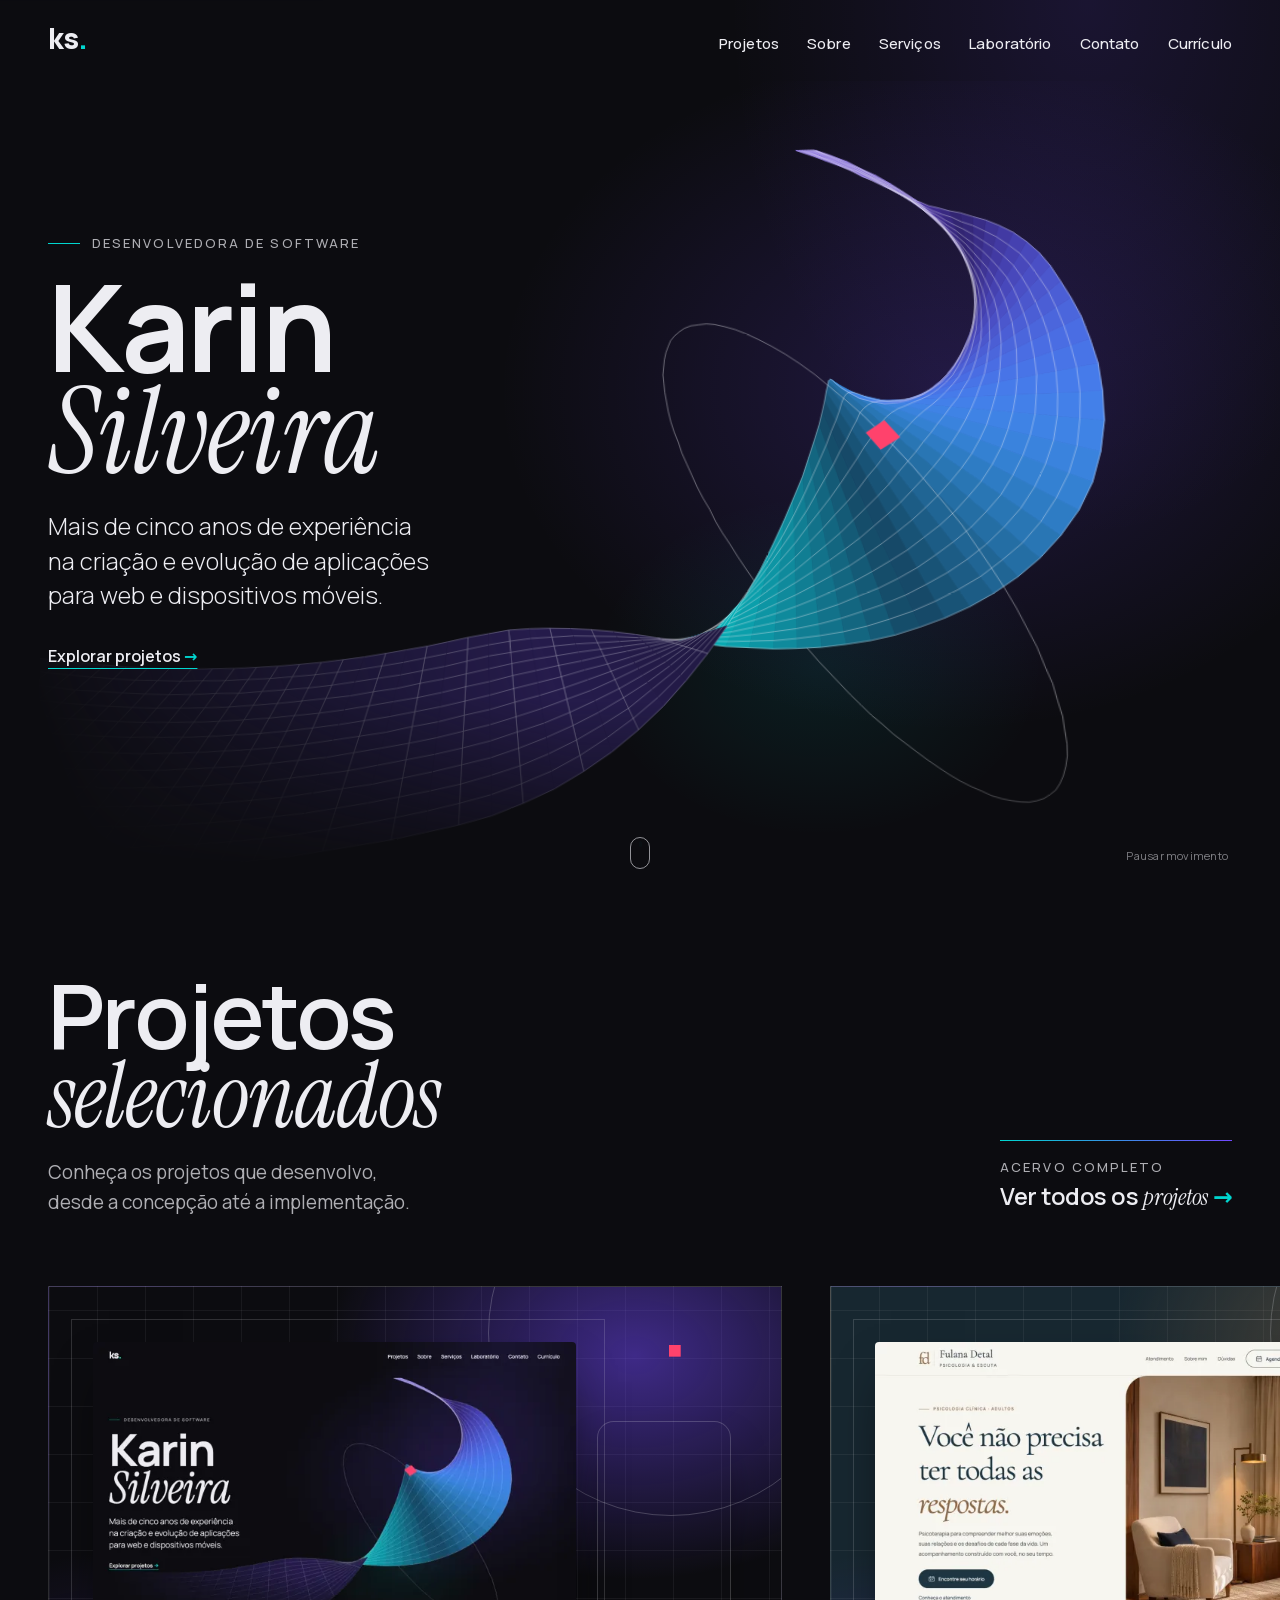
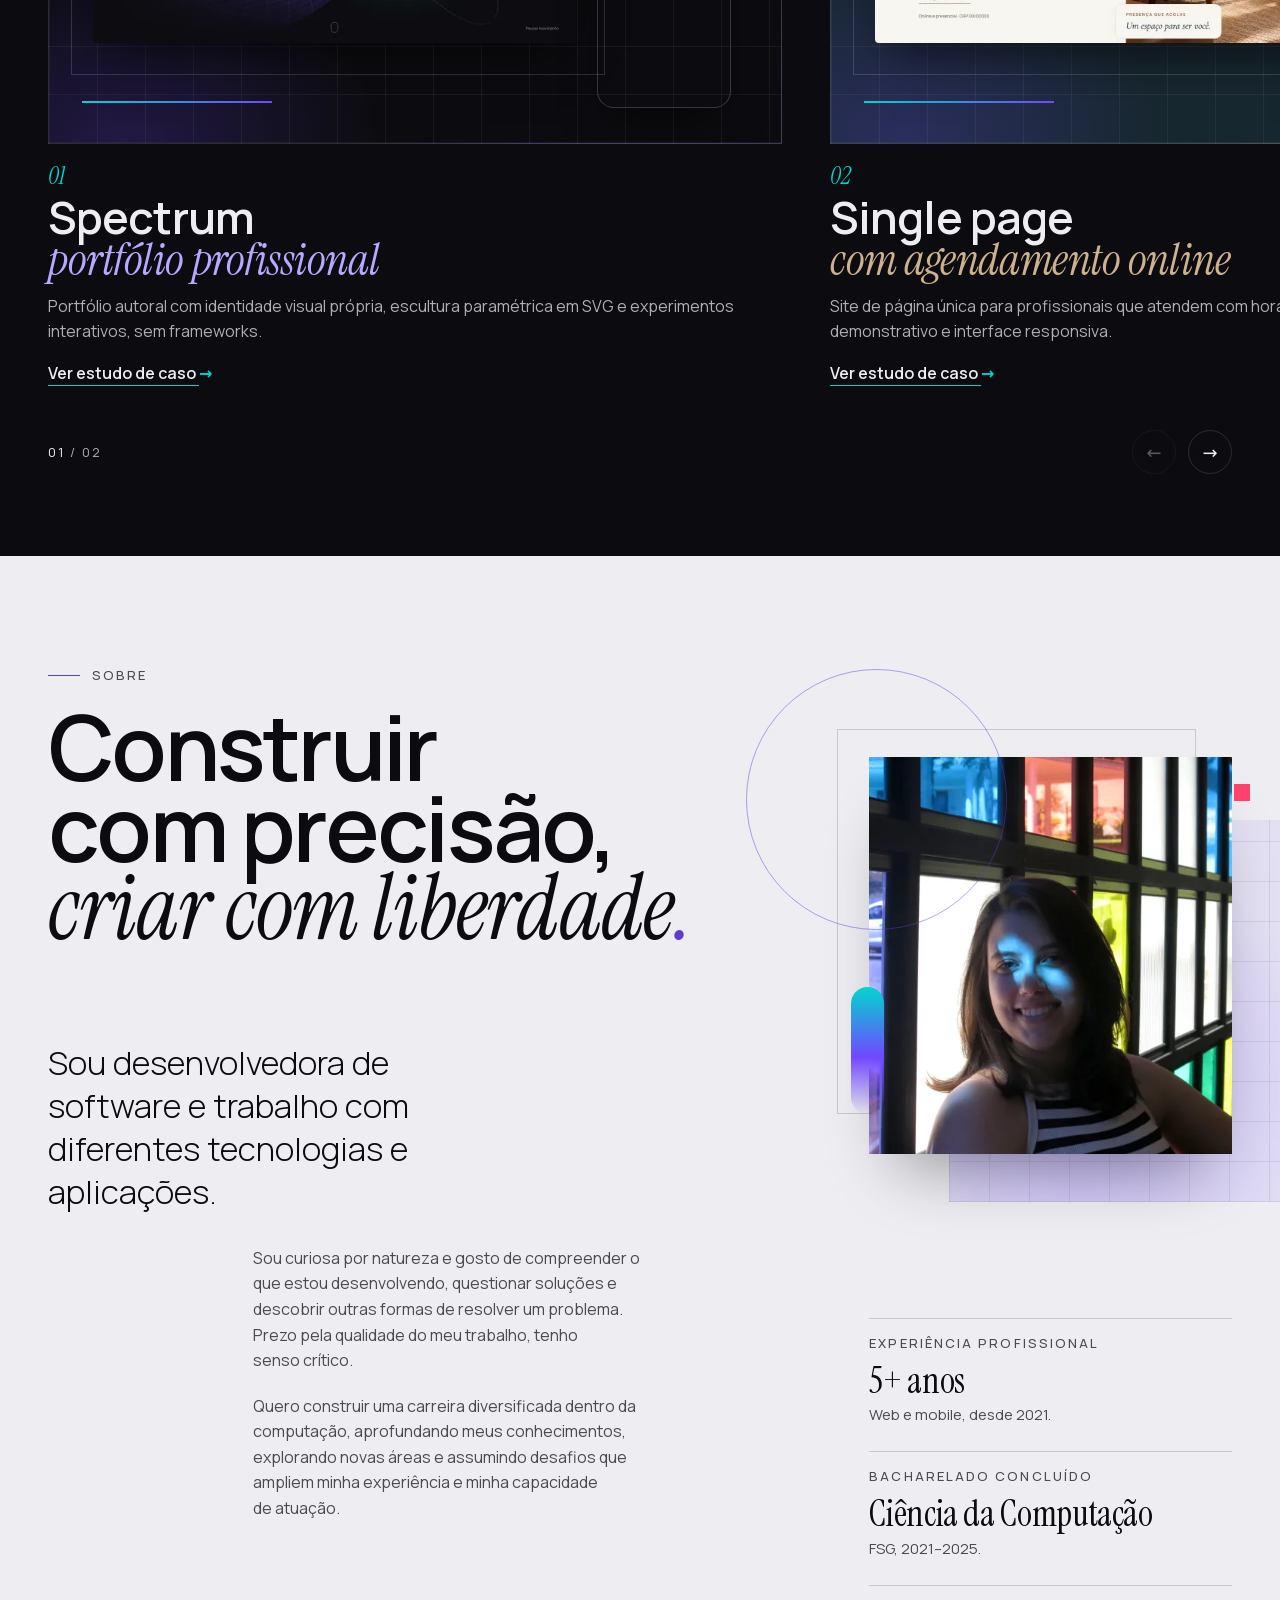
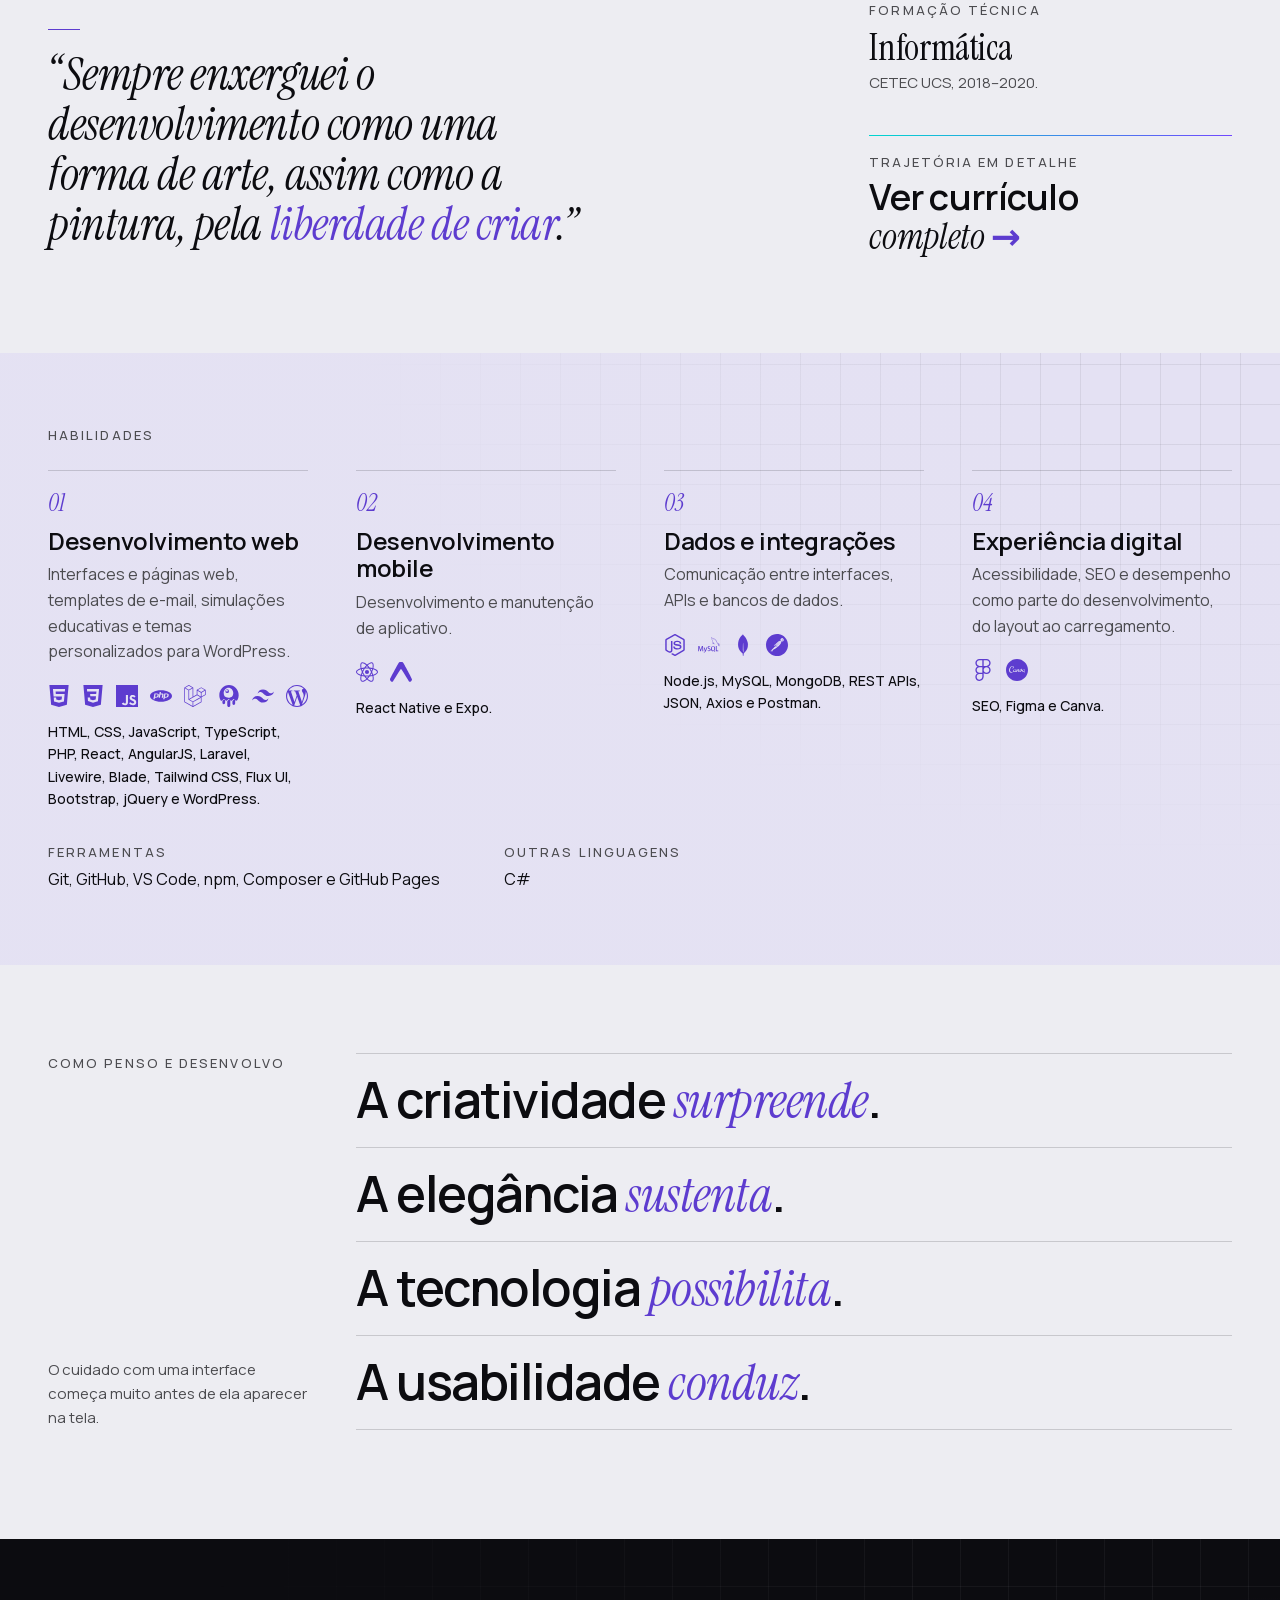
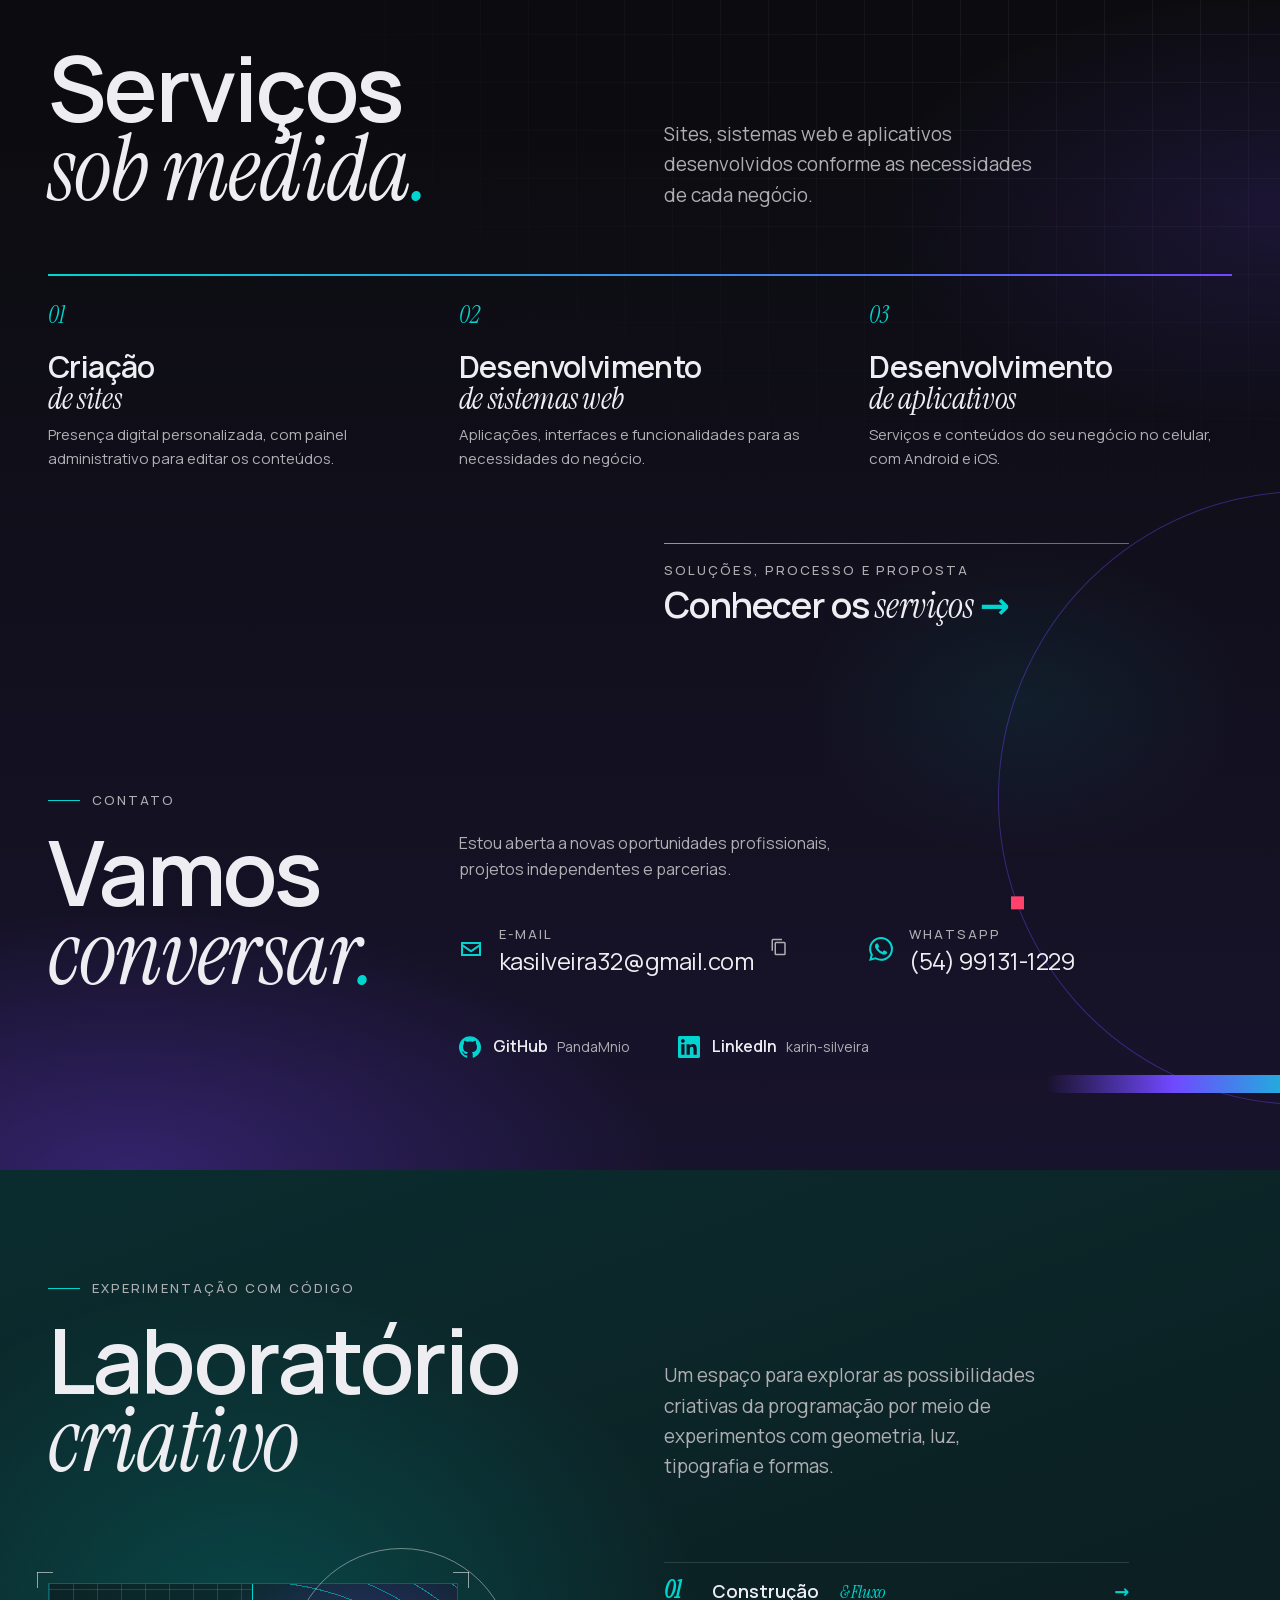
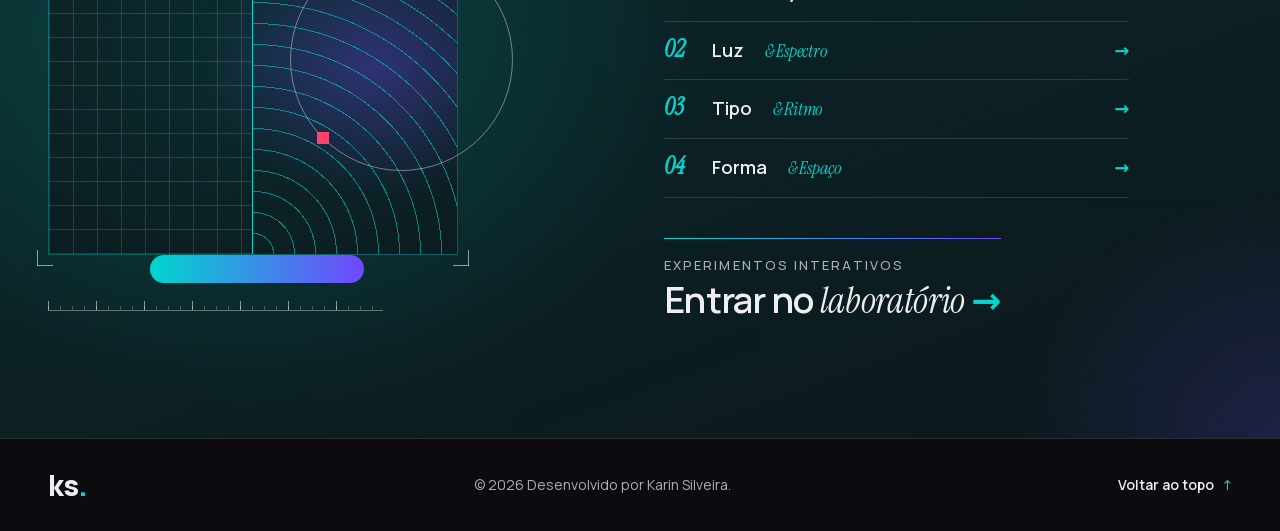
==== commit 4304a089: "feat: reformula a página de Serviços" ====
--- a/index.html
+++ b/index.html
@@ -264,33 +264,28 @@
         <section id="servicos" class="services grid-12" aria-labelledby="servicos-titulo">
           <div class="section-intro services-intro">
             <h2 id="servicos-titulo" class="display">Serviços <span class="voice">sob medida<i>.</i></span></h2>
-            <p>Além da minha atuação profissional, desenvolvo projetos independentes para profissionais e empresas.</p>
+            <p>Sites, sistemas web e aplicativos desenvolvidos conforme as necessidades de cada negócio.</p>
           </div>
 
           <ol class="services-list" role="list">
             <li class="service">
               <span class="index" aria-hidden="true">01</span>
-              <h3><a href="servicos/#sites">Sites institucionais <span class="voice">e landing pages</span></a></h3>
-              <p>Criação de sites para apresentar profissionais, empresas, produtos e serviços.</p>
+              <h3><a href="servicos/#sites">Criação <span class="voice">de sites</span></a></h3>
+              <p>Presença digital personalizada, com painel administrativo para editar os conteúdos.</p>
             </li>
             <li class="service">
               <span class="index" aria-hidden="true">02</span>
-              <h3><a href="servicos/#sistemas">Sistemas <span class="voice">e interfaces web</span></a></h3>
-              <p>Desenvolvimento de interfaces e funcionalidades para sistemas novos ou existentes.</p>
+              <h3><a href="servicos/#sistemas">Desenvolvimento <span class="voice">de sistemas web</span></a></h3>
+              <p>Aplicações, interfaces e funcionalidades para as necessidades do negócio.</p>
             </li>
             <li class="service">
               <span class="index" aria-hidden="true">03</span>
-              <h3><a href="servicos/#aplicativos">Aplicativos <span class="voice">mobile</span></a></h3>
-              <p>Desenvolvimento e manutenção de aplicativos para Android e iOS.</p>
-            </li>
-            <li class="service">
-              <span class="index" aria-hidden="true">04</span>
-              <h3><a href="servicos/#integracoes">Integrações <span class="voice">e otimização</span></a></h3>
-              <p>Integração entre aplicações e melhorias de desempenho, acessibilidade e qualidade do código.</p>
+              <h3><a href="servicos/#aplicativos">Desenvolvimento <span class="voice">de aplicativos</span></a></h3>
+              <p>Serviços e conteúdos do seu negócio no celular, com Android e iOS.</p>
             </li>
           </ol>
 
-          <p class="works-more services-more"><a href="servicos/"><span class="label">Possibilidades, projetos e orçamento</span> <span>Conhecer os <span class="voice">serviços</span> <span aria-hidden="true">→</span></span></a></p>
+          <p class="works-more services-more"><a href="servicos/"><span class="label">Soluções, processo e proposta</span> <span>Conhecer os <span class="voice">serviços</span> <span aria-hidden="true">→</span></span></a></p>
         </section>
 
         <section id="contato" class="contact grid-12" aria-labelledby="contato-titulo">
--- a/styles/shared.css
+++ b/styles/shared.css
@@ -505,30 +505,6 @@
   from { transform: scaleX(0); }
 }
 
-@keyframes offer-grid {
-  from { clip-path: inset(0 0 0 100%); }
-}
-
-@keyframes offer-frame {
-  from { opacity: 0; scale: 1.12; }
-}
-
-@keyframes offer-orbit {
-  from { opacity: 0; rotate: -120deg; scale: 0.9; }
-}
-
-@keyframes offer-breathe {
-  to { transform: scale(1.05) translateX(-1.5%); }
-}
-
-@keyframes offer-focus {
-  to { transform: scale(0.96); }
-}
-
-@keyframes offer-spin {
-  to { transform: rotate(1turn); }
-}
-
 @keyframes scroll-drift {
   to { translate: 0 var(--drift); }
 }
--- a/styles/home.css
+++ b/styles/home.css
@@ -417,7 +417,7 @@
   }
 
   .services-list {
-    grid-template-columns: repeat(4, minmax(0, 1fr));
+    grid-template-columns: repeat(3, minmax(0, 1fr));
     column-gap: var(--gutter);
   }
 
